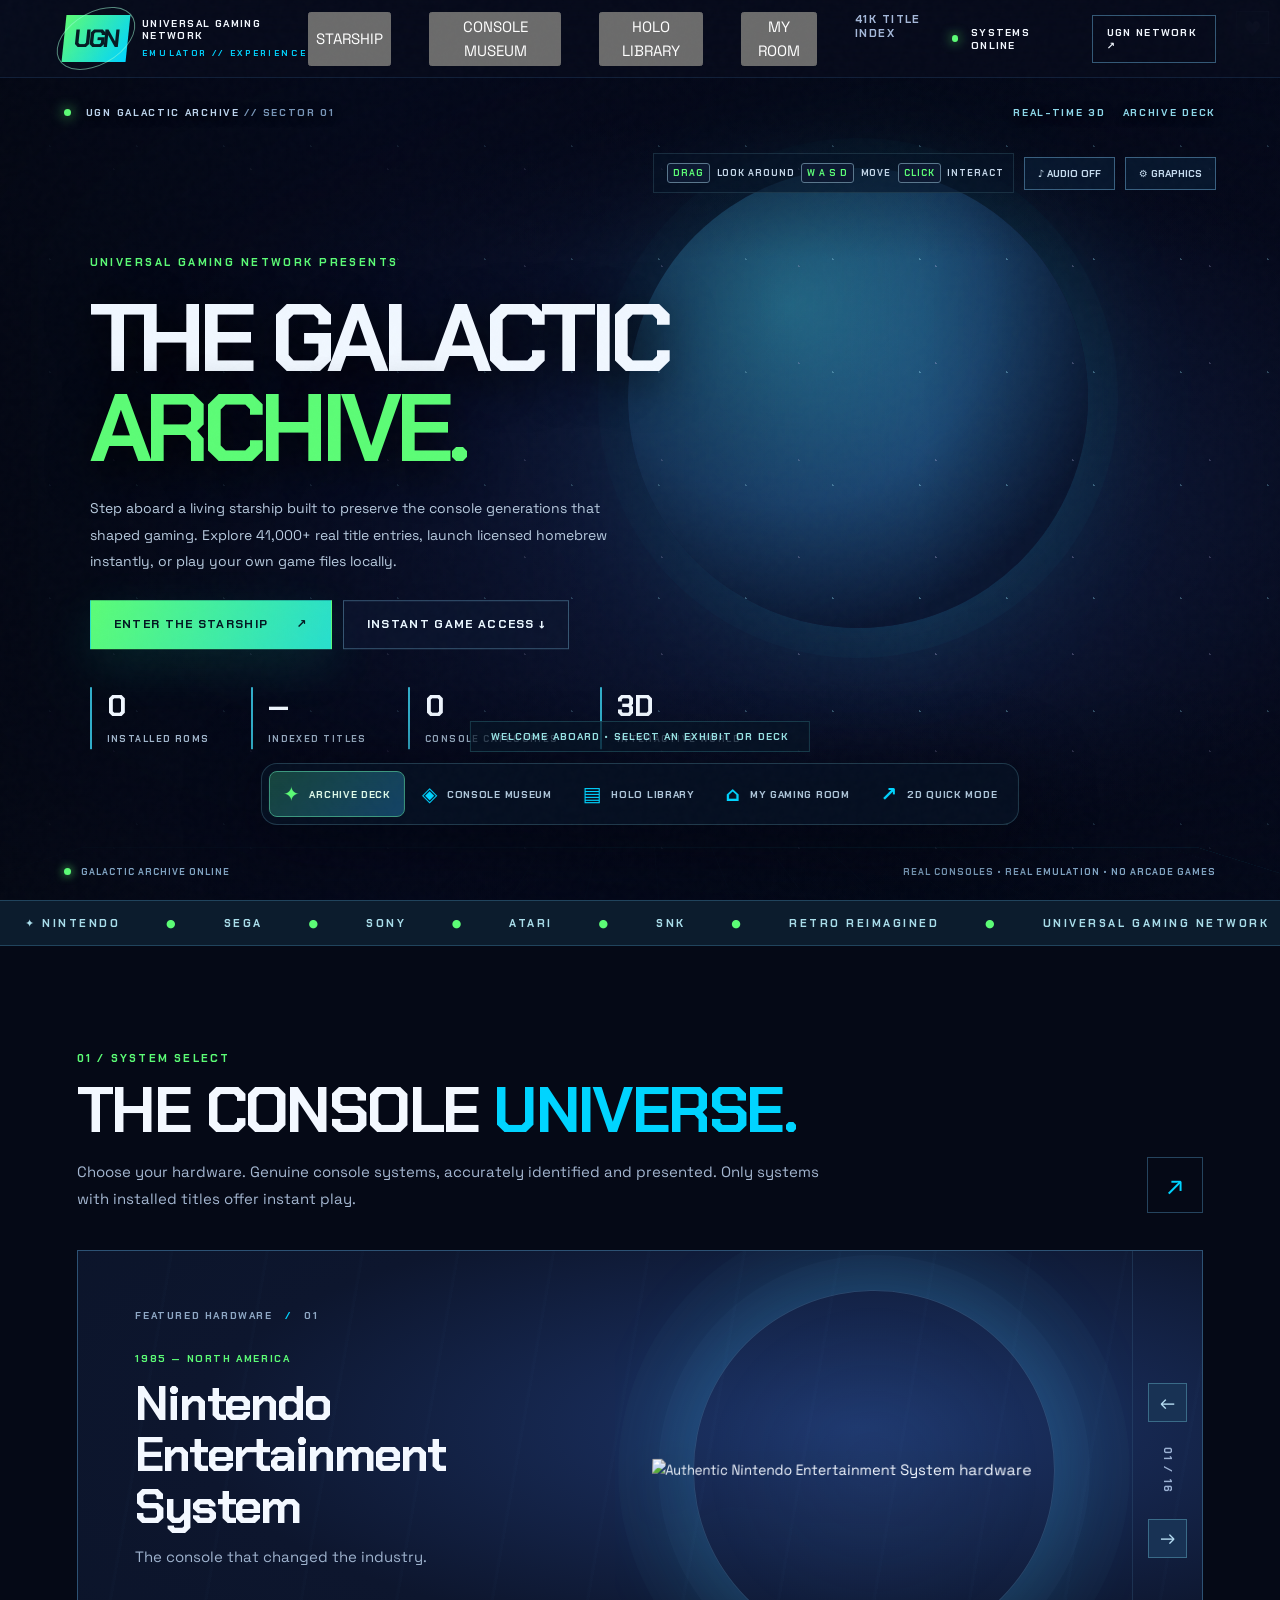
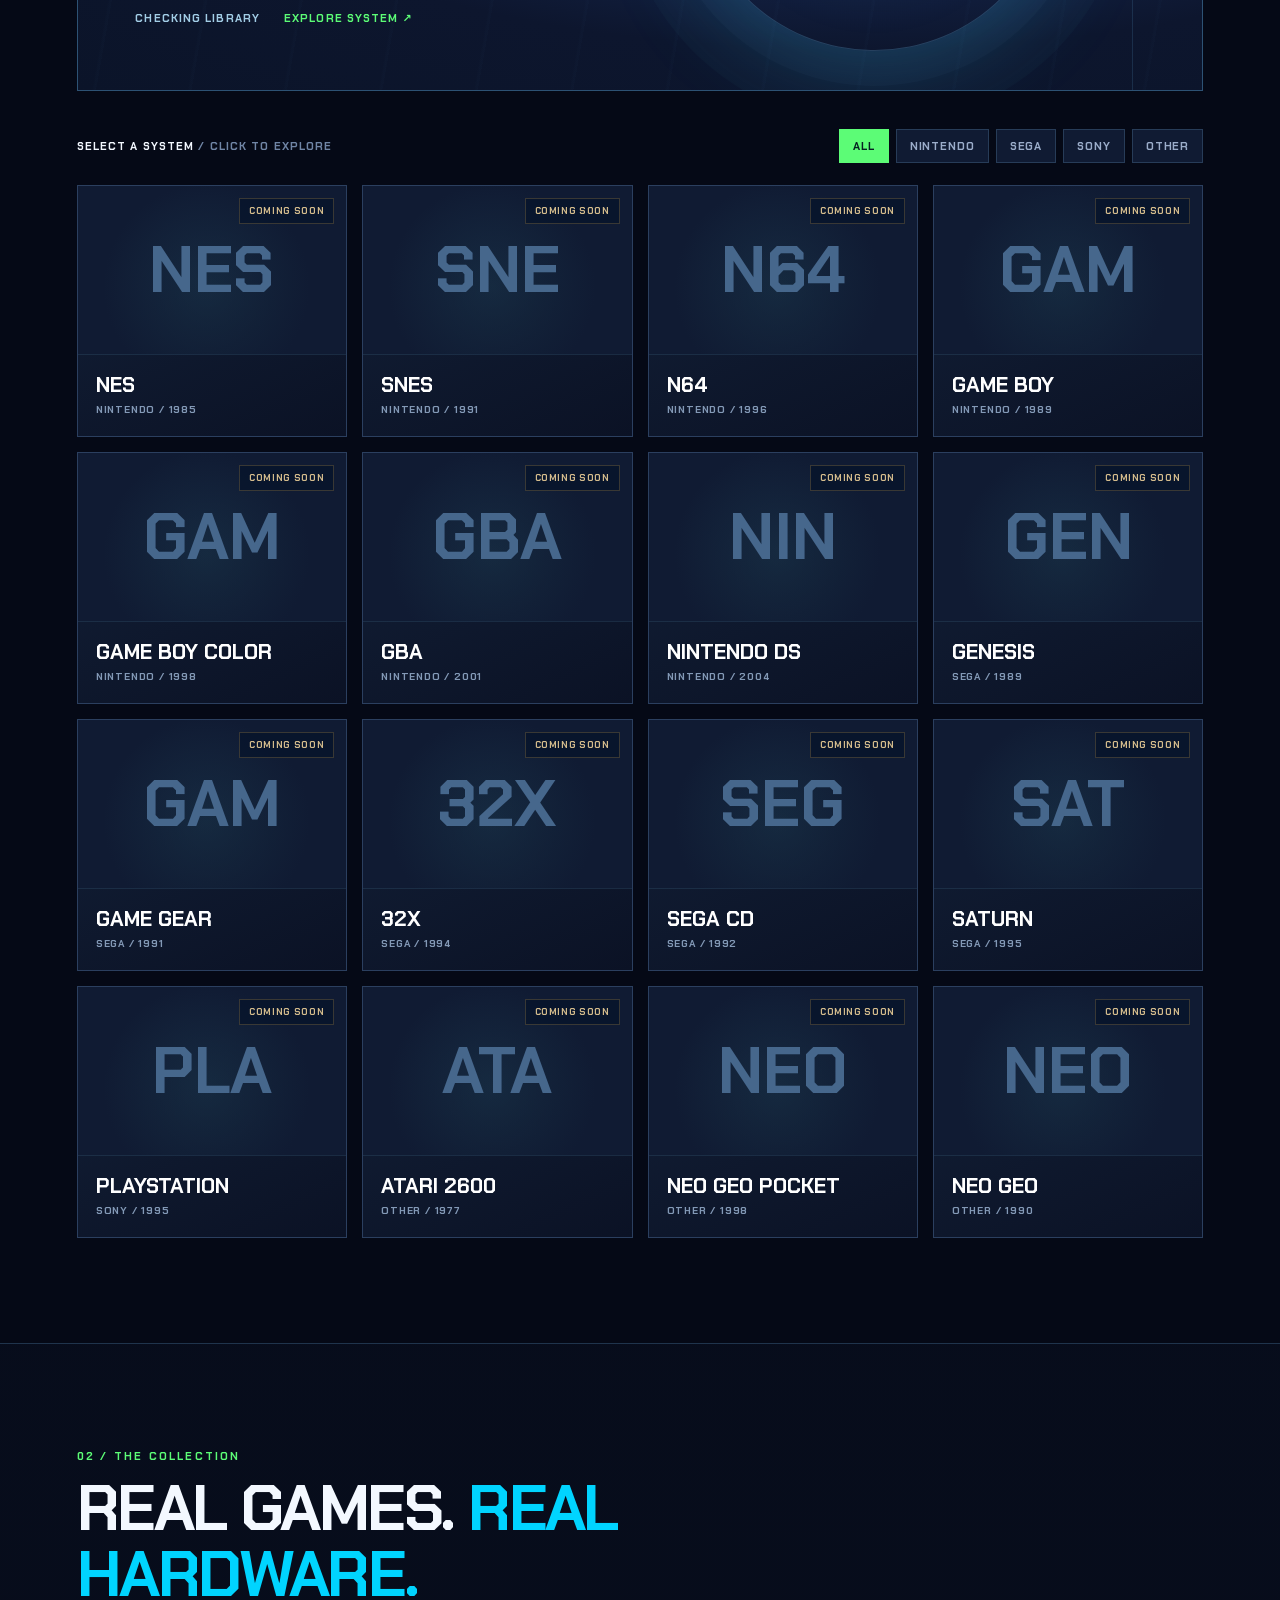
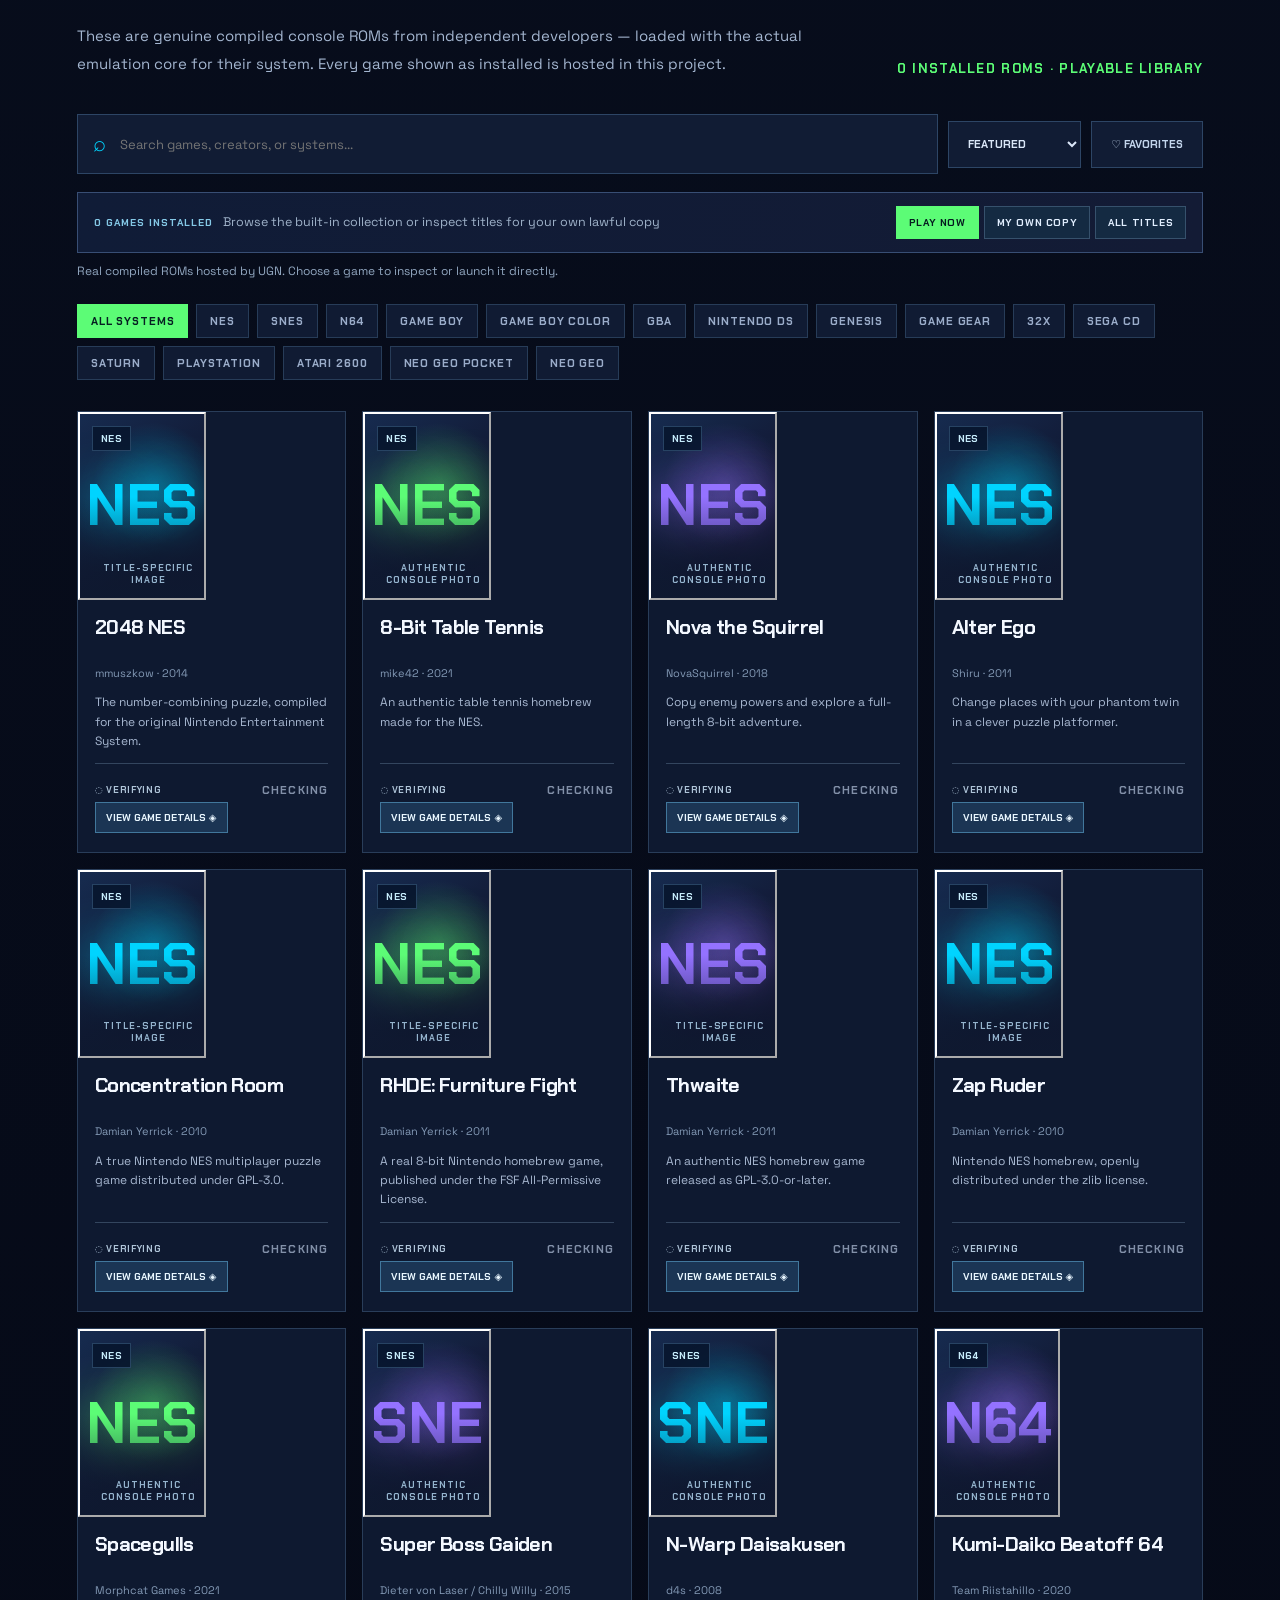
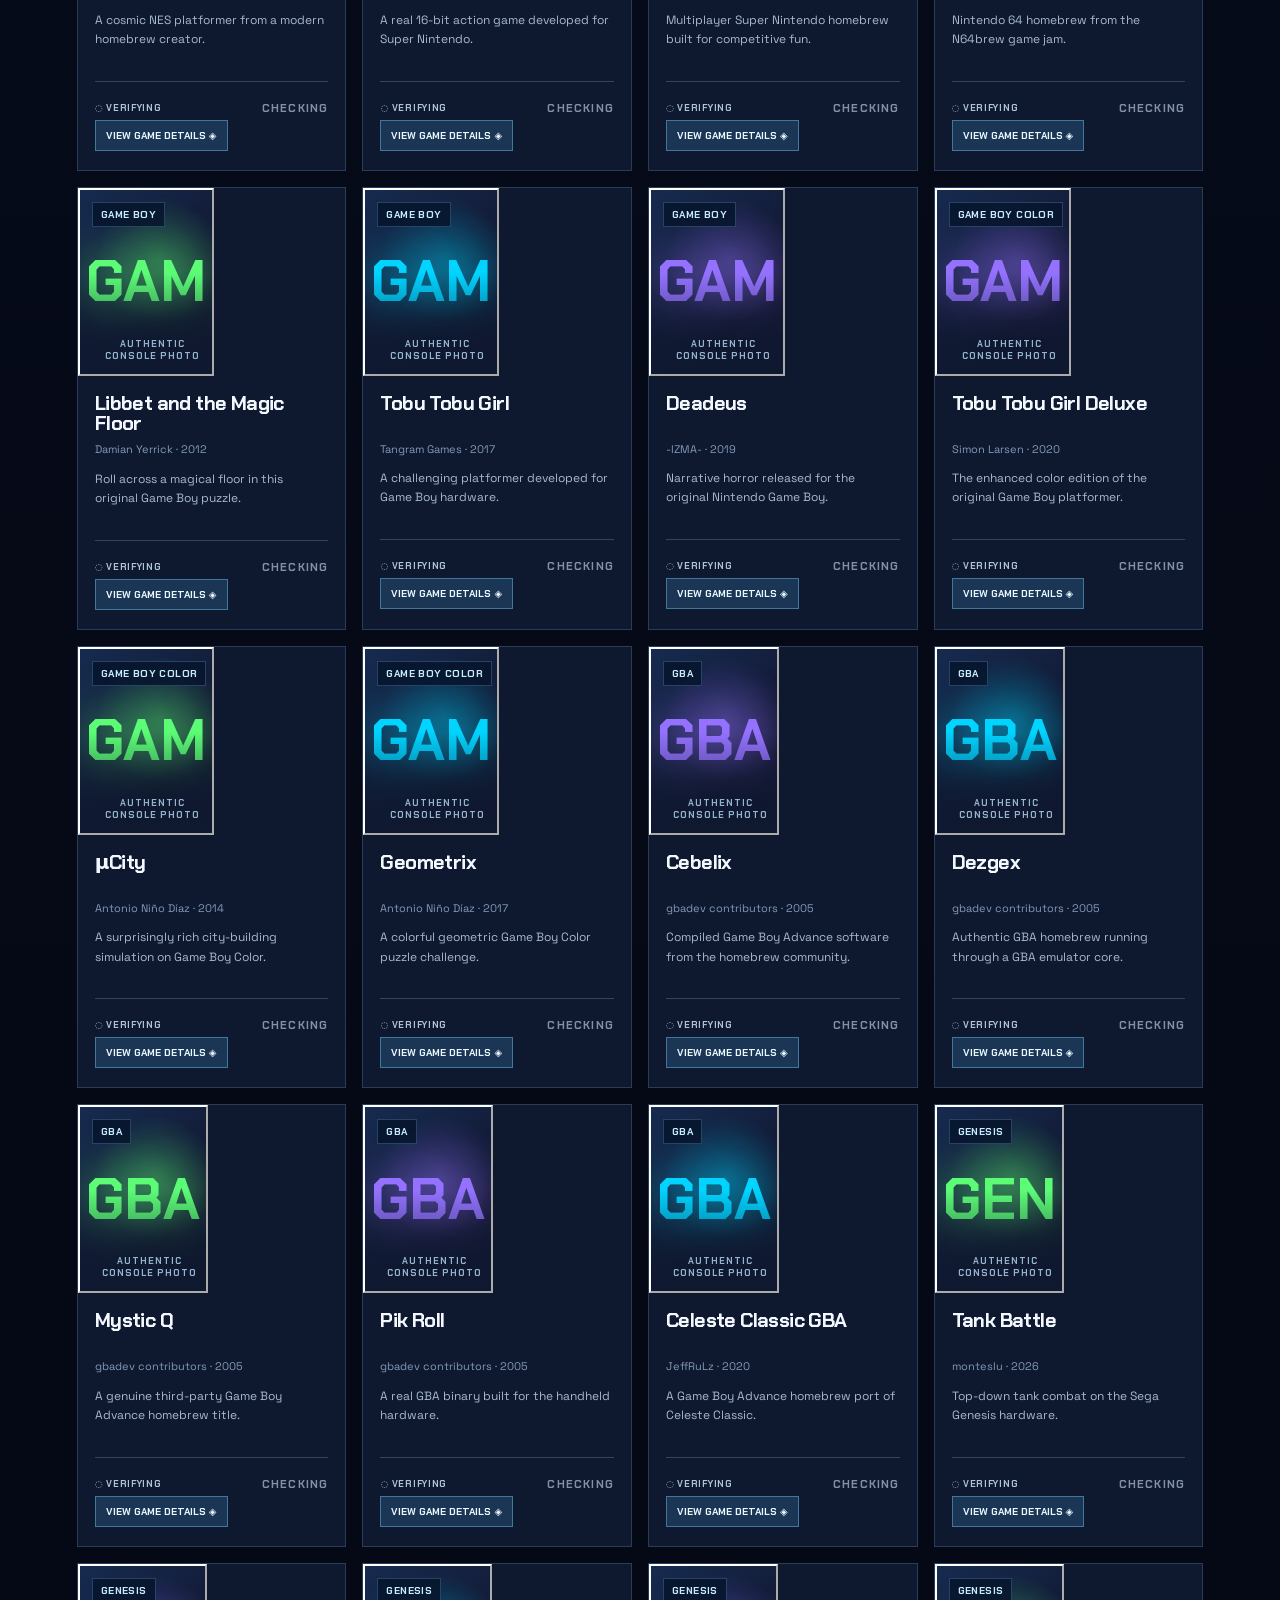
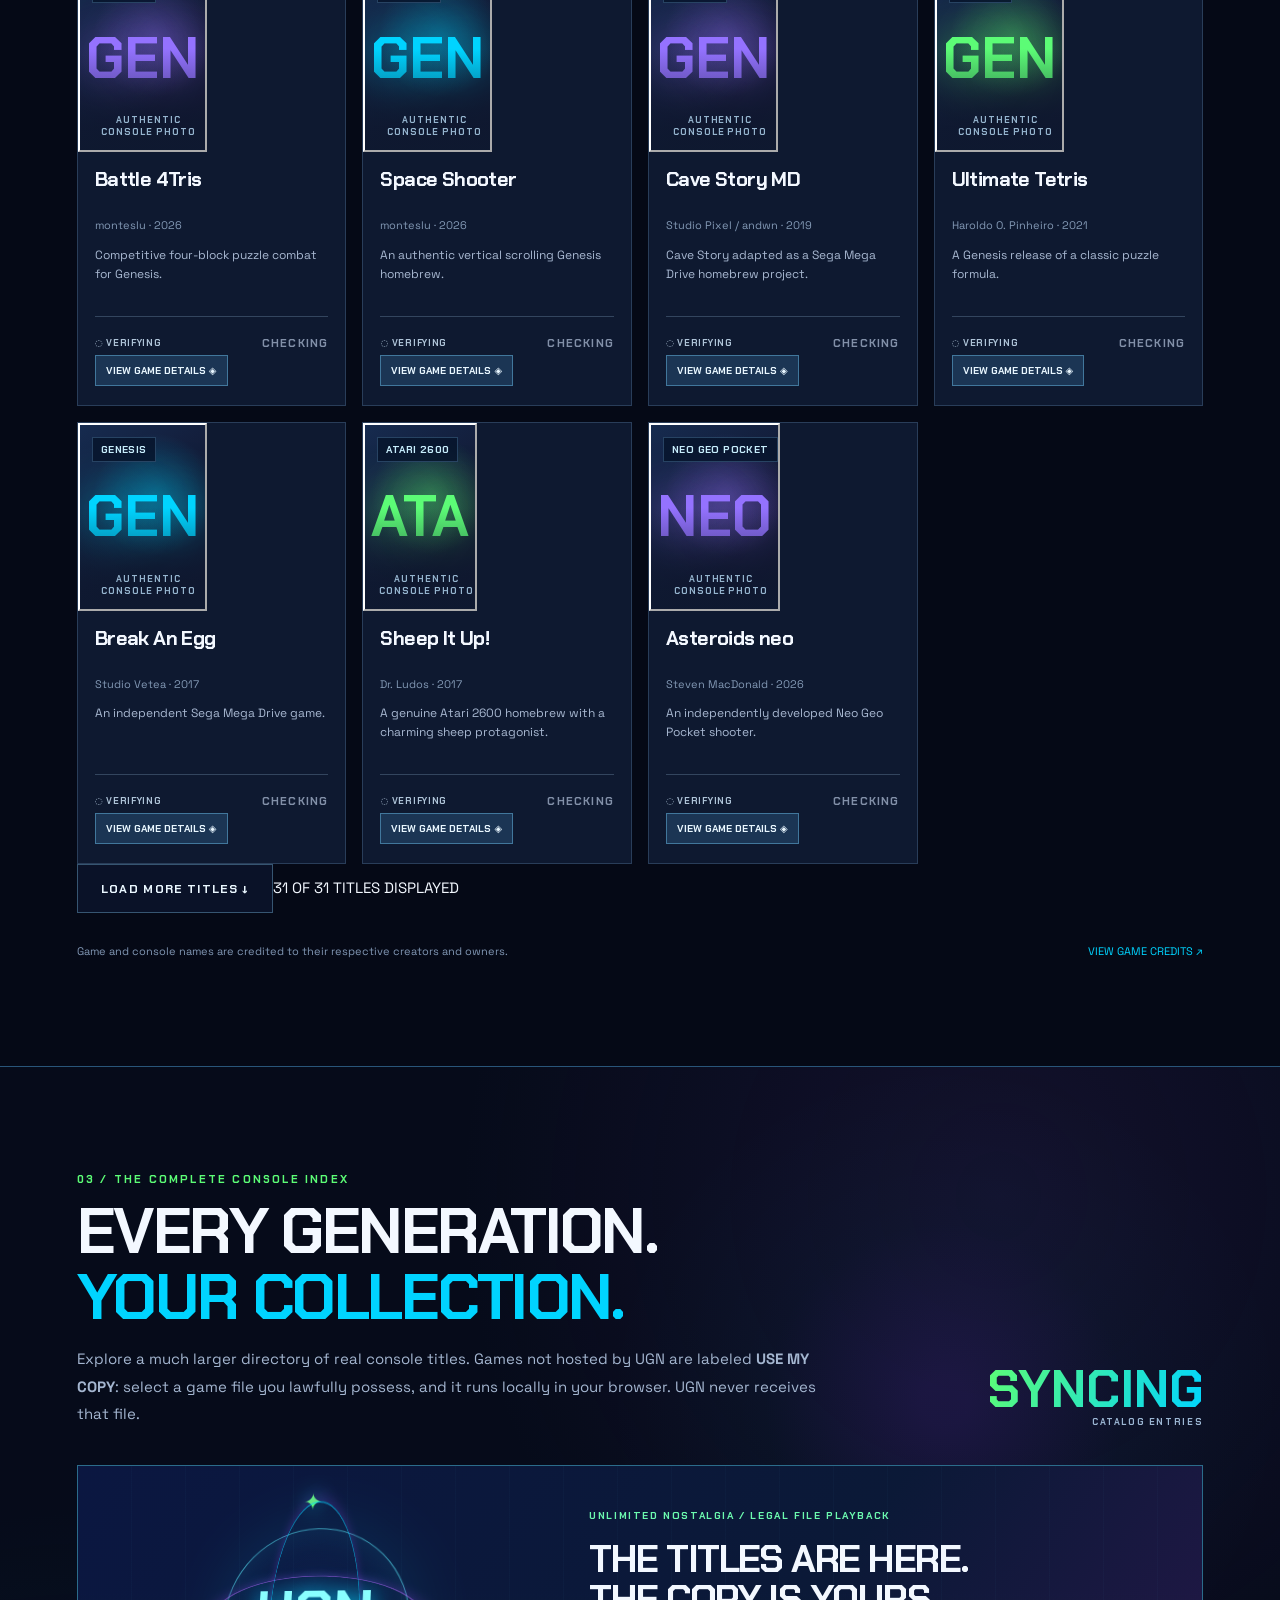
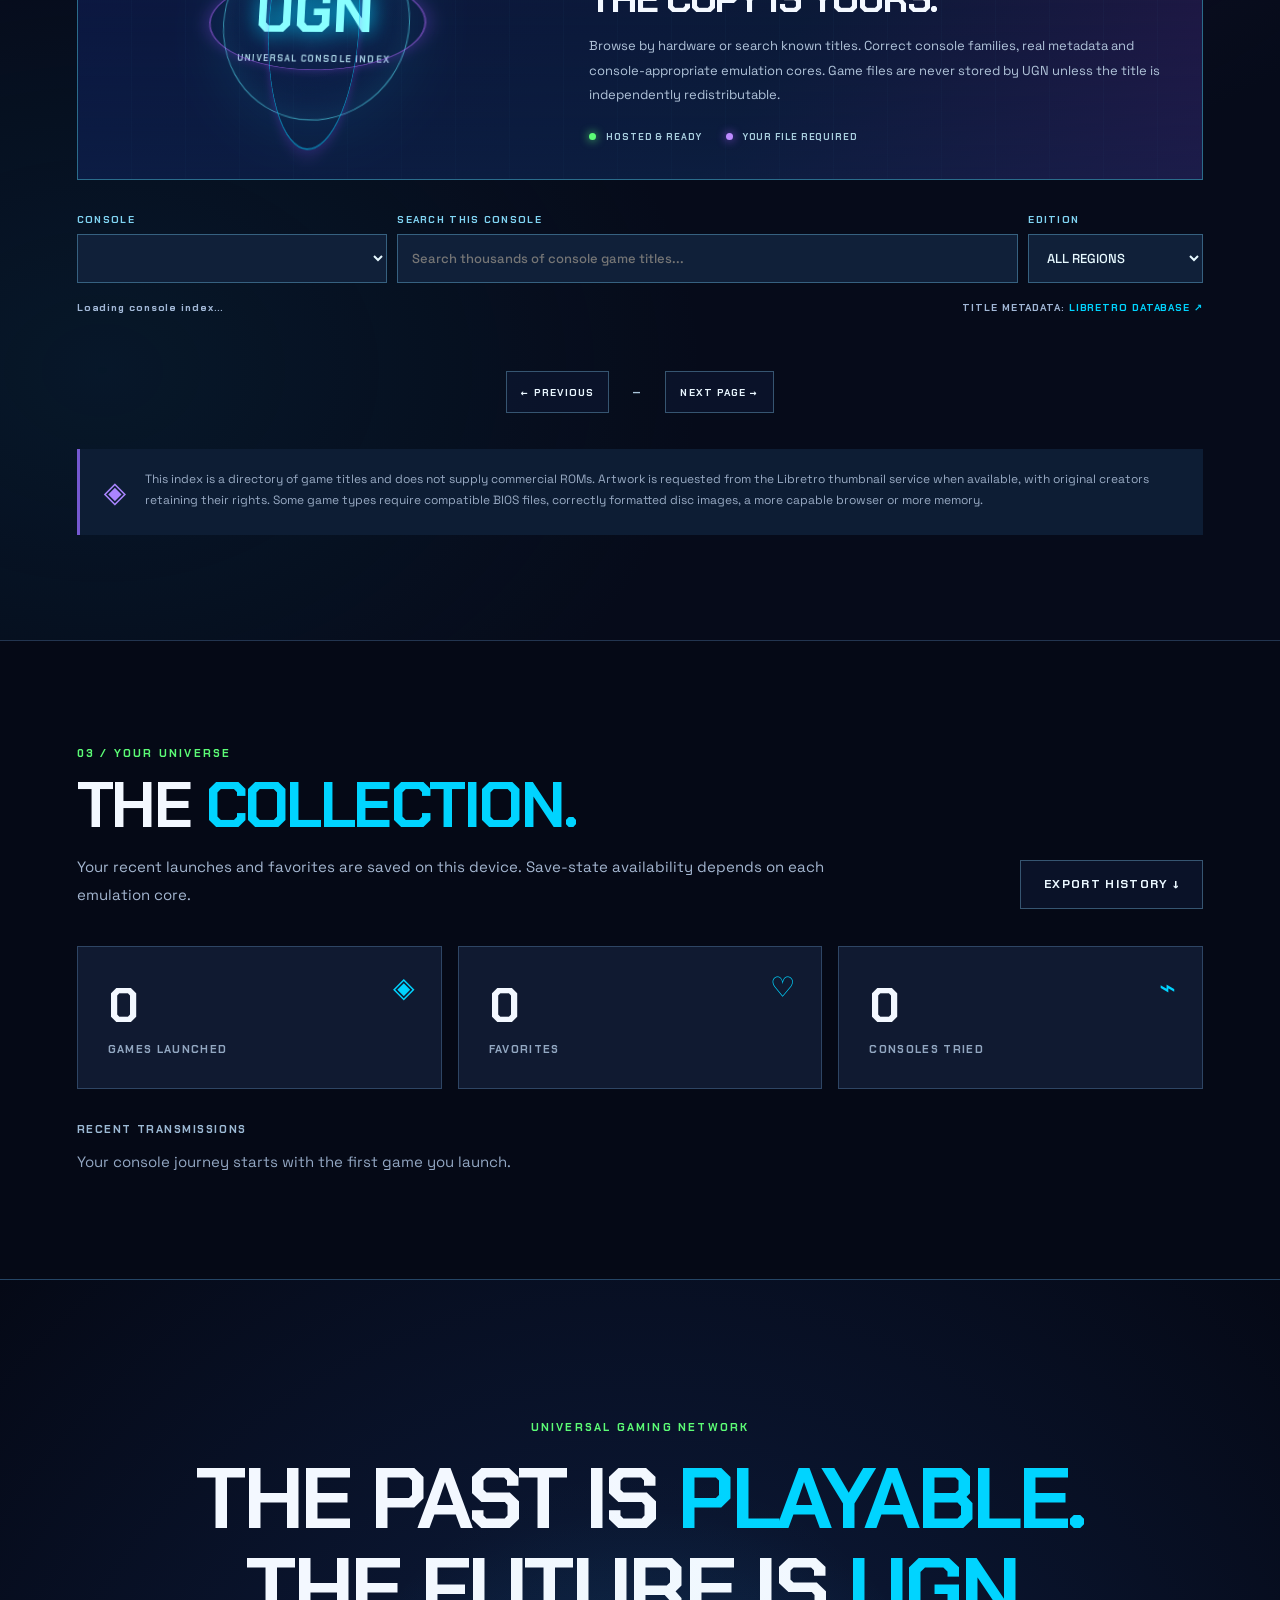
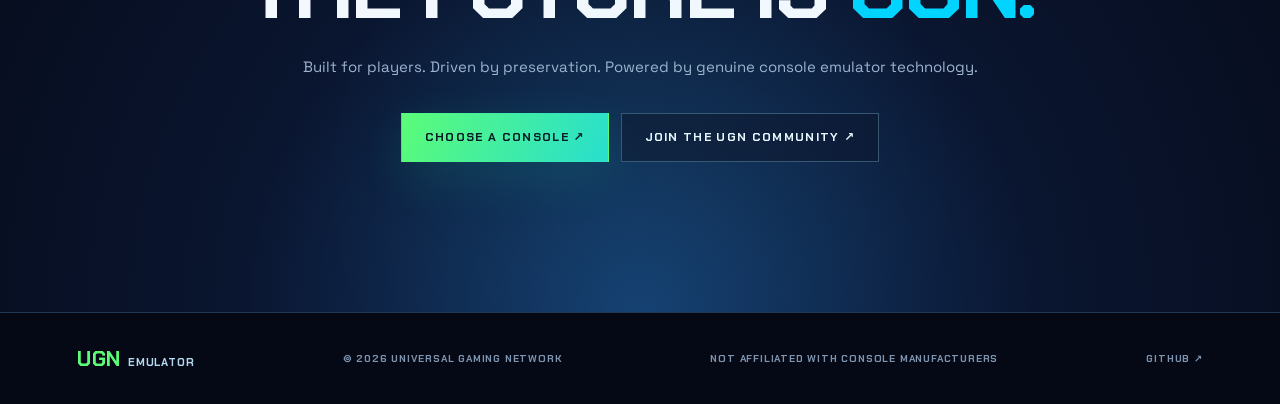
==== index.html @ e195dd0b "Replace generic top-level navigation with immersive starship scene controls" ====
<!doctype html>
<html lang="en"><head><meta charset="utf-8"><meta name="viewport" content="width=device-width,initial-scale=1"><meta name="theme-color" content="#07091a"><meta name="description" content="UGN Emulator — your universe of real, playable retro console homebrew. Explore a 3D starship of real console games. Built-in homebrew and local use-your-own-copy playback."><title>UGN Emulator — Galactic Archive</title><link rel="icon" href="./favicon.svg" type="image/svg+xml"><link rel="preconnect" href="https://fonts.googleapis.com"><link rel="preconnect" href="https://fonts.gstatic.com" crossorigin><link href="https://fonts.googleapis.com/css2?family=Chakra+Petch:wght@400;500;600;700&family=Space+Grotesk:wght@400;500;600;700&display=swap" rel="stylesheet"><link rel="stylesheet" href="./styles.css"><link rel="stylesheet" href="./galactic.css"><link rel="stylesheet" href="./game-index.css"><link rel="stylesheet" href="./title.css"></head>
<body><div class="grain" aria-hidden="true"></div><div class="cursor-glow" id="cursor-glow" aria-hidden="true"></div><div id="toast" role="status" aria-live="polite"></div>
<header class="site-header"><a class="wordmark" href="#home" aria-label="UGN Emulator"><span class="logo">UGN<span class="logo-orbit"></span></span><span class="wordmark-text">UNIVERSAL GAMING NETWORK<small>EMULATOR // EXPERIENCE</small></span></a><nav class="primary-nav" aria-label="Primary navigation"><button type="button" data-nav-sector="archive">STARSHIP</button><button type="button" data-nav-sector="exhibits">CONSOLE MUSEUM</button><button type="button" data-nav-sector="shelves">HOLO LIBRARY</button><button type="button" data-nav-sector="room">MY ROOM</button><a href="#all-games">41K TITLE INDEX</a></nav><div class="header-actions"><span class="live-dot"></span><span class="header-status">SYSTEMS ONLINE</span><a class="header-link" href="https://universalgaming.us/" target="_blank" rel="noopener noreferrer">UGN NETWORK ↗</a></div><button class="nav-toggle" id="nav-toggle" aria-label="Toggle menu" aria-expanded="false">☰</button></header>
<main><section class="galactic-world" id="home" aria-label="UGN Galactic Archive interactive starship">
<div id="galactic-stage" class="galactic-stage"><div class="galactic-fallback"><div class="planet-disc"></div><div class="fallback-horizon"></div><div class="fallback-stars"></div></div><div id="galactic-crosshair" aria-hidden="true">+</div></div>
<div class="world-vignette" aria-hidden="true"></div>
<div class="world-topline"><span><i class="signal-led"></i> UGN GALACTIC ARCHIVE <span class="world-version">// SECTOR 01</span></span><div><span id="galactic-fps">REAL-TIME 3D</span><span id="galactic-coordinates">ARCHIVE DECK</span></div></div>
<div class="world-intro" id="world-intro"><span class="intro-kicker">UNIVERSAL GAMING NETWORK PRESENTS</span><h1>THE GALACTIC<br><em>ARCHIVE.</em></h1><p>Step aboard a living starship built to preserve the console generations that shaped gaming. Explore 41,000+ real title entries, launch licensed homebrew instantly, or play your own game files locally.</p>
<div class="world-intro-actions"><button id="enter-archive" class="primary-btn">ENTER THE STARSHIP <span>↗</span></button><button id="quick-library" class="secondary-btn">INSTANT GAME ACCESS ↓</button></div>
<div class="world-stats"><div><strong id="hero-games">—</strong><small>INSTALLED ROMS</small></div><div><strong id="hero-catalog">—</strong><small>INDEXED TITLES</small></div><div><strong id="hero-systems">—</strong><small>CONSOLE CATEGORIES</small></div><div><strong>3D</strong><small>INTERACTIVE WORLD</small></div></div></div>
<div class="world-cinematic" id="world-cinematic" hidden><span>UGN / WARP TRANSIT 009</span><div class="warp-loader"><i></i></div><strong>ARRIVING AT THE ARCHIVE</strong><button id="skip-cinematic">SKIP INTRO ↗</button></div>
<div class="world-dock" id="world-dock" aria-label="Starship navigation">
<button data-sector="archive" class="dock-active"><span>✦</span>ARCHIVE DECK</button>
<button data-sector="exhibits"><span>◈</span>CONSOLE MUSEUM</button>
<button data-sector="shelves"><span>▤</span>HOLO LIBRARY</button>
<button data-sector="room"><span>⌂</span>MY GAMING ROOM</button>
<a href="./library.html" title="Fast accessible 2D library"><span>↗</span>2D QUICK MODE</a>
</div>
<div class="world-help" id="world-help"><div><span class="kbd">DRAG</span> LOOK AROUND <span class="kbd">W A S D</span> MOVE <span class="kbd">CLICK</span> INTERACT</div><button id="toggle-sound" title="Toggle original ambient spacecraft audio">♪ AUDIO OFF</button><button id="open-display-settings" title="Change graphics quality">⚙ GRAPHICS</button></div>
<div class="world-prompt" id="world-prompt" role="status" aria-live="polite">WELCOME ABOARD • SELECT AN EXHIBIT OR DECK</div>
<div class="world-caption"><div><i></i> GALACTIC ARCHIVE ONLINE</div><span>REAL CONSOLES • REAL EMULATION • NO ARCADE GAMES</span></div>
<aside id="exhibit-panel" class="world-panel" hidden aria-label="Selected console details"><div class="panel-eyebrow">CONSOLE EXHIBIT <button id="close-exhibit" aria-label="Close exhibit">✕</button></div><div id="exhibit-preview" class="exhibit-preview"><img id="exhibit-photo" alt="Console exhibit photography"></div><div class="exhibit-headline"><span id="exhibit-maker">NINTENDO / 1985</span><h2 id="exhibit-title">Console</h2><p id="exhibit-about">Historical console exhibit</p></div><div class="panel-library-label">INSTALLED CONSOLE GAMES</div><div id="exhibit-game-list" class="exhibit-game-list"></div><button id="exhibit-view-library" class="primary-btn panel-wide">EXPLORE ALL TITLES FOR THIS CONSOLE ↗</button><button id="exhibit-open-own" class="secondary-btn panel-wide">USE A COPY I OWN ⤓</button></aside>
<aside id="holo-shelf" class="world-panel holo-shelf-panel" hidden aria-label="Interactive holographic game collection"><div class="panel-eyebrow">HOLOGRAPHIC GAME ARCHIVE <button id="close-holo-shelf" aria-label="Close holographic library">✕</button></div><h2>THE <em>VAULT.</em></h2><p>Authentic compiled console games. Rotate the cases, inspect the title, and launch the real ROM.</p><label class="holo-search">⌕ <input id="holo-search-input" placeholder="Search the game universe..." aria-label="Search holographic game library"></label><div class="holo-shelf-viewport"><div class="holo-shelf-track" id="holo-shelf-track"></div></div><div class="holo-shelf-navigation"><button id="holo-prev" aria-label="Previous game">←</button><span id="holo-counter">01 / 31</span><button id="holo-next" aria-label="Next game">→</button></div><div class="holo-selected"><strong id="holo-selected-name">Choose a game</strong><span id="holo-selected-system">CONSOLE / YEAR</span><p id="holo-selected-desc"></p><button class="primary-btn panel-wide" id="holo-play">BOOT SELECTED ROM ↗</button><button class="secondary-btn panel-wide" id="holo-all-games">BROWSE 41,000+ CONSOLE TITLES ↗</button></div></aside>
<aside id="room-panel" class="world-panel room-panel" hidden aria-label="Personal gaming room customization"><div class="panel-eyebrow">YOUR PRIVATE UGN GAMING SPACE <button id="close-room" aria-label="Close room controls">✕</button></div><h2>YOUR <em>ROOM.</em></h2><p>Customize an actual 3D space. Your layout and preferences are stored locally on this device.</p><label>ROOM STYLE<select id="room-preset"><option value="retro80">1980s Retro Room</option><option value="bedroom90">1990s Gamer Bedroom</option><option value="era2000">Early 2000s Setup</option><option value="ugn">Futuristic UGN Lounge</option><option value="collector">Premium Collector's Room</option><option value="cosmic">Cosmic Observation Room</option></select></label><label>WALL FINISH<select id="room-walls"><option value="navy">Deep Space Navy</option><option value="purple">Galactic Purple</option><option value="gray">Retro Gray</option><option value="dark">Obsidian</option><option value="cream">Warm Ivory</option></select></label><label>FLOOR FINISH<select id="room-floor"><option value="metal">Futuristic Metal</option><option value="wood">Retro Wood</option><option value="carpet">Soft Carpet</option><option value="tile">Collector's Tile</option></select></label><label>LIGHTING<select id="room-lights"><option value="cyan">Electric Cyan</option><option value="violet">Galactic Violet</option><option value="green">UGN Green</option><option value="warm">Warm Retro</option><option value="white">Bright Gallery</option></select></label><div class="panel-library-label">ADD FURNITURE TO YOUR ROOM</div><div class="furniture-tools"><button data-furniture="crt">+ CRT TV</button><button data-furniture="console">+ CONSOLE</button><button data-furniture="sofa">+ SOFA</button><button data-furniture="shelf">+ GAME SHELF</button><button data-furniture="lamp">+ LAMP</button><button data-furniture="poster">+ POSTER</button></div><div class="furniture-editor"><div>SELECTED OBJECT <b id="furniture-selected">NONE</b></div><div><button id="furniture-rotate" title="Rotate selected furniture">↻ ROTATE</button><button id="furniture-delete" title="Remove selected furniture">✕ REMOVE</button><button id="room-reset" title="Reset room">RESET</button></div></div><p class="room-tip">Drag a piece of furniture across the room floor to reposition it. Your changes save automatically.</p><button class="primary-btn panel-wide" id="room-play-game">LAUNCH A CONSOLE GAME ↗</button><button class="secondary-btn panel-wide" id="return-archive">RETURN TO ARCHIVE ↗</button></aside>
<div id="quality-panel" class="quality-panel" hidden><strong>GRAPHICS QUALITY</strong><label><select id="graphics-preset"><option value="low">Low / Battery Saver</option><option value="balanced" selected>Balanced</option><option value="high">High</option><option value="ultra">Ultra</option></select></label><button id="close-display-settings">DONE ✓</button></div>
</section>
<div class="marquee"><div class="marquee-track">✦ NINTENDO <span>●</span> SEGA <span>●</span> SONY <span>●</span> ATARI <span>●</span> SNK <span>●</span> RETRO REIMAGINED <span>●</span> UNIVERSAL GAMING NETWORK <span>●</span> NINTENDO <span>●</span> SEGA <span>●</span> SONY <span>●</span> ATARI <span>●</span> SNK <span>●</span> RETRO REIMAGINED <span>●</span> UNIVERSAL GAMING NETWORK <span>●</span></div></div>
<section class="section" id="systems"><div class="section-top"><div><div class="section-eyebrow">01 / SYSTEM SELECT</div><h2>THE CONSOLE <em>UNIVERSE.</em></h2><p>Choose your hardware. Genuine console systems, accurately identified and presented. Only systems with installed titles offer instant play.</p></div><div class="section-arrow">↗</div></div><div class="system-feature"><div class="feature-info"><div class="feature-breadcrumb">FEATURED HARDWARE <span> / </span> <b id="feature-index">01</b></div><div class="feature-meta" id="feature-era">1985 — NORTH AMERICA</div><h3 id="feature-title">Nintendo Entertainment System</h3><p id="feature-description">The console that changed the industry.</p><div class="feature-footer"><span id="feature-count">CHECKING LIBRARY</span><button class="text-action" id="feature-explore">EXPLORE SYSTEM ↗</button></div></div><div class="feature-image-wrap" id="feature-image-wrap"><div class="feature-halo"></div><img id="feature-image" src="https://commons.wikimedia.org/wiki/Special:FilePath/NES-Console-Set.jpg?width=960" alt="Authentic Nintendo Entertainment System hardware" loading="lazy"></div><div class="feature-rail"><button id="feature-prev" aria-label="Previous console">←</button><span id="feature-position">01 / 16</span><button id="feature-next" aria-label="Next console">→</button></div></div><div class="system-toolbar"><span>SELECT A SYSTEM <span class="muted">/ CLICK TO EXPLORE</span></span><div class="system-filter"><button class="sys-filter active" data-maker="all">ALL</button><button class="sys-filter" data-maker="Nintendo">NINTENDO</button><button class="sys-filter" data-maker="Sega">SEGA</button><button class="sys-filter" data-maker="Sony">SONY</button><button class="sys-filter" data-maker="Other">OTHER</button></div></div><div class="system-grid" id="system-grid"></div></section>
<section class="section library-section" id="library"><div class="section-top"><div><div class="section-eyebrow">02 / THE COLLECTION</div><h2>REAL GAMES. <em>REAL HARDWARE.</em></h2><p>These are genuine compiled console ROMs from independent developers — loaded with the actual emulation core for their system. Every game shown as installed is hosted in this project.</p></div><div class="library-count" id="library-count">VERIFYING LIBRARY…</div></div><div class="library-tools"><label class="search"><span>⌕</span><input id="game-search" type="search" placeholder="Search games, creators, or systems..." autocomplete="off" aria-label="Search games"></label><select id="game-sort" aria-label="Sort games"><option value="featured">FEATURED</option><option value="az">TITLE A — Z</option><option value="year">RELEASE YEAR</option><option value="system">CONSOLE</option></select><button class="filter-favorites" id="show-favorites" aria-pressed="false">♡ FAVORITES</button></div><div class="personal-filter" id="catalog-mode-select"><div><span class="catalog-status" id="catalog-status">31 LICENSED TITLES ONLINE</span><small>Browse the built-in collection or inspect titles for your own lawful copy</small></div><div class="personal-buttons" role="group" aria-label="Library title availability"><button class="active" id="view-hosted" aria-pressed="true">PLAY NOW</button><button id="view-personal" aria-pressed="false">MY OWN COPY</button><button id="view-everything" aria-pressed="false">ALL TITLES</button></div></div><p class="catalog-notice" id="catalog-notice">Real compiled ROMs hosted by UGN. Choose a game to inspect or launch it directly.</p><div class="platform-pills" id="platform-pills"></div><div id="game-grid" class="game-grid" aria-live="polite"></div><div class="load-more-row"><button id="load-more-games" class="secondary-btn" hidden>LOAD MORE TITLES ↓</button><span id="catalog-page-meta"></span></div><div id="empty-state" class="empty-state" hidden><span>◎</span><h3>NO SIGNAL IN THIS SECTOR</h3><p>Try another console or search term. Only installed, redistributable games appear in the playable library.</p><button id="reset-filters" class="secondary-btn">RESET FILTERS</button></div><div class="library-footer"><span>Game and console names are credited to their respective creators and owners.</span><a href="https://github.com/Universal-Gaming/UGN-Emulator/blob/main/CREDITS.md" target="_blank" rel="noopener noreferrer">VIEW GAME CREDITS ↗</a></div></section>
<section class="section full-index-section" id="all-games" aria-label="Complete retro console game catalog">
  <div class="index-halo" aria-hidden="true"></div>
  <div class="section-top"><div><div class="section-eyebrow">03 / THE COMPLETE CONSOLE INDEX</div><h2>EVERY GENERATION.<br><em>YOUR COLLECTION.</em></h2><p>Explore a much larger directory of real console titles. Games not hosted by UGN are labeled <strong>USE MY COPY</strong>: select a game file you lawfully possess, and it runs locally in your browser. UGN never receives that file.</p></div><div class="index-count"><strong id="full-index-total">SYNCING</strong><span>CATALOG ENTRIES</span></div></div>
  <div class="index-hero"><div class="index-hero-display"><div class="index-hologram"><span>UGN</span><small>UNIVERSAL CONSOLE INDEX</small><i>✦</i></div></div><div class="index-hero-copy"><span class="index-kicker">UNLIMITED NOSTALGIA / LEGAL FILE PLAYBACK</span><h3>THE TITLES ARE HERE.<br>THE COPY IS YOURS.</h3><p>Browse by hardware or search known titles. Correct console families, real metadata and console-appropriate emulation cores. Game files are never stored by UGN unless the title is independently redistributable.</p><div class="index-legend"><span><i class="status-dot available"></i> HOSTED & READY</span><span><i class="status-dot local"></i> YOUR FILE REQUIRED</span></div></div></div>
  <div class="index-controls"><label class="index-select-label"><span>CONSOLE</span><select id="index-console" aria-label="Choose console"></select></label><label class="index-query-label"><span>SEARCH THIS CONSOLE</span><input id="index-query" type="search" placeholder="Search thousands of console game titles..." aria-label="Search complete console directory"></label><label class="index-select-label region-label"><span>EDITION</span><select id="index-region" aria-label="Filter region"><option value="all">ALL REGIONS</option><option value="USA">USA</option><option value="World">WORLD</option><option value="Europe">EUROPE</option><option value="Japan">JAPAN</option><option value="">OTHER / UNKNOWN</option></select></label></div>
  <div class="index-summary"><span id="index-status" role="status" aria-live="polite">Loading console index…</span><span class="index-credit">TITLE METADATA: <a href="https://github.com/libretro/libretro-database" target="_blank" rel="noopener noreferrer">LIBRETRO DATABASE ↗</a></span></div>
  <div class="indexed-game-grid" id="index-grid" aria-live="polite"></div>
  <div id="index-empty" class="empty-state" hidden><span>⌕</span><h3>NOT IN THIS SECTOR</h3><p>Try a different spelling, region, or console family.</p></div>
  <div class="index-pagination"><button id="index-prev" class="secondary-btn">← PREVIOUS</button><span id="index-page">—</span><button id="index-next" class="secondary-btn">NEXT PAGE →</button></div>
  <div class="archive-legal"><span>◈</span><p>This index is a directory of game titles and does not supply commercial ROMs. Artwork is requested from the Libretro thumbnail service when available, with original creators retaining their rights. Some game types require compatible BIOS files, correctly formatted disc images, a more capable browser or more memory.</p></div>
 </section>
 <section class="section collection-section" id="collection"><div class="section-top"><div><div class="section-eyebrow">03 / YOUR UNIVERSE</div><h2>THE <em>COLLECTION.</em></h2><p>Your recent launches and favorites are saved on this device. Save-state availability depends on each emulation core.</p></div><button class="secondary-btn export-button" id="export-history">EXPORT HISTORY ↓</button></div><div class="collection-stats"><div><span>◈</span><strong id="stat-played">0</strong><small>GAMES LAUNCHED</small></div><div><span>♡</span><strong id="stat-favorites">0</strong><small>FAVORITES</small></div><div><span>⌁</span><strong id="stat-consoles">0</strong><small>CONSOLES TRIED</small></div></div><div class="recent-head">RECENT TRANSMISSIONS</div><div id="recent-list" class="recent-list"></div></section>
<section class="end-section"><div class="end-glow"></div><div class="section-eyebrow">UNIVERSAL GAMING NETWORK</div><h2>THE PAST IS <em>PLAYABLE.</em><br>THE FUTURE IS <em>UGN.</em></h2><p>Built for players. Driven by preservation. Powered by genuine console emulator technology.</p><div class="end-actions"><a class="primary-btn" href="#systems">CHOOSE A CONSOLE ↗</a><a class="secondary-btn" href="https://discord.universalgaming.us/" target="_blank" rel="noopener noreferrer">JOIN THE UGN COMMUNITY ↗</a></div></section></main>
<footer><a href="#home" class="footer-logo">UGN <span>EMULATOR</span></a><span>© 2026 UNIVERSAL GAMING NETWORK</span><span>NOT AFFILIATED WITH CONSOLE MANUFACTURERS</span><a href="https://github.com/Universal-Gaming/UGN-Emulator" target="_blank" rel="noopener noreferrer">GITHUB ↗</a></footer>
<dialog id="title-dialog" class="title-dialog" aria-labelledby="title-name">
  <div class="title-overlay">
    <div class="title-header"><span>UGN GALACTIC ARCHIVE <b>/ AUTHENTIC CONSOLE SOFTWARE</b></span><button id="title-close" aria-label="Close game details">✕</button></div>
    <div class="title-overview">
      <div class="title-artwork"><div class="title-artwork-halo"></div><img id="title-art" alt="" hidden><div class="title-art-caption" id="title-art-caption">AUTHENTIC CONSOLE ART</div></div>
      <div class="title-summary"><span id="title-platform" class="title-platform">NINTENDO / NES</span><div id="title-status" class="title-status">CHECKING INSTALLATION</div><h2 id="title-name">CHOOSE YOUR GAME.</h2><p class="title-description" id="title-description">Browse real console games.</p><div class="title-facts"><div><small>PLATFORM</small><strong id="title-console">—</strong></div><div><small>RELEASE</small><strong id="title-year">—</strong></div><div><small>CREATOR / PUBLISHER</small><strong id="title-creator">—</strong></div></div><div class="title-actions"><button id="title-boot" class="primary-btn">PLAY INSTALLED ROM ↗</button><button id="title-favorite" class="secondary-btn">♡ ADD FAVORITE</button></div></div>
    </div>
    <div class="own-copy-container" id="own-copy-container">
      <div class="own-copy-mark">◈ LOCAL FILES ONLY</div><div class="own-copy-body">
        <h3 id="own-copy-heading">PLAY WITH YOUR OWN COPY</h3><p id="own-copy-explainer">This game isn't distributed by UGN. You can play a compatible copy you've lawfully obtained by selecting its file on your device. The ROM is never uploaded.</p>
        <div class="own-copy-steps"><div><span>01</span><p>Obtain a lawful copy of the game and any required BIOS from hardware or a licensed source.</p></div><div><span>02</span><p id="own-copy-ext">Select a compatible game file. Check the console format and browser compatibility.</p></div><div><span>03</span><p>Click <b>Boot My Copy</b>. UGN sends the file directly to the emulator inside this browser session. Nothing is sent to our server.</p></div></div>
        <div class="own-copy-inputs"><label>SELECT YOUR GAME FILE <input type="file" id="own-copy-file"></label><label id="own-copy-bios-group" hidden>SELECT YOUR OWN BIOS (IF REQUIRED)<input type="file" id="own-copy-bios"></label></div>
        <button id="own-copy-boot" class="primary-btn title-copy-launch" disabled>BOOT MY COPY ↗</button><p class="own-copy-caution" id="own-copy-caution">Browser compatibility varies. Commercial ROM downloads are not supplied by UGN.</p>
      </div>
    </div>
  </div>
</dialog>
<dialog id="game-dialog" class="game-dialog"><div class="player-top"><div class="player-ident"><span id="player-system">CONSOLE EMULATION</span><h3 id="player-title">LOADING</h3></div><div class="player-actions"><button id="player-fullscreen" title="Fullscreen" aria-label="Fullscreen">⛶</button><button id="player-close" title="Exit game" aria-label="Exit game">✕</button></div></div><div id="player-viewport" class="player-viewport"></div><div class="player-bottom"><span class="player-live"><i></i><span id="player-status">INITIALIZING CORE</span></span><span>ESC / ✕ TO CLOSE</span></div></dialog>
<dialog id="my-copy-dialog" class="copy-dialog" aria-label="Run your own console game copy"><div class="copy-dialog-top"><div><span class="copy-kicker">UGN EMULATOR / PRIVATE PLAYBACK</span><h3 id="copy-title">LAUNCH YOUR GAME</h3><p id="copy-console-name">REAL CONSOLE EMULATION</p></div><button id="copy-close" class="copy-x" aria-label="Close local game loader">✕</button></div><div class="copy-dialog-body">
  <div class="copy-identity"><div class="copy-thumbnail"><img id="copy-art" alt="Game cover" hidden><span id="copy-art-fallback">UGN</span></div><div><span class="copy-meta">USER-OWNED FILE / LOCAL BROWSER SESSION</span><strong id="copy-game-name">Choose a game</strong><small id="copy-required-ext">Supported file formats depend on the console</small></div></div>
  <label class="copy-upload-zone" id="copy-dropzone"><span class="copy-upload-icon">⤓</span><strong>CHOOSE YOUR GAME FILE</strong><small id="copy-rom-label">Select your legally obtained ROM or supported disc image</small><input type="file" id="copy-rom-file" aria-label="Select your own console game file"></label>
  <label class="copy-bios-label">OPTIONAL OR REQUIRED BIOS FILE <span id="copy-bios-hint">Only if needed by the selected console</span><input type="file" id="copy-bios-file" aria-label="Select BIOS file if required"></label>
  <div class="copy-status" id="copy-file-status" role="status">Your game stays on this device and is never uploaded to UGN.</div>
  <button class="primary-btn copy-launch" id="copy-launch" disabled>INSERT GAME & START EMULATOR ↗</button>
  <p class="copy-disclaimer">Use game and BIOS files you are legally entitled to use. Disc systems may require an ISO, CHD, PBP or ZIP containing the full disc layout. Standalone .cue files do not contain the disc data. Performance and game compatibility vary by core and device.</p></div></dialog>
<script type="module" src="./app.js"></script></body></html>
---- styles.css ----
:root{color-scheme:dark;--bg:#050916;--surface:#0c1224;--panel:#101930;--border:#263451;--text:#f3f8ff;--muted:#91a5c4;--cyan:#00d4ff;--lime:#5cfc76;--violet:#9472ff;--sans:"Space Grotesk",system-ui,sans-serif;--display:"Chakra Petch",system-ui,sans-serif}*{box-sizing:border-box}html{scroll-behavior:smooth;scroll-padding-top:85px}body{margin:0;color:var(--text);background:var(--bg);font:15px/1.6 var(--sans);overflow-x:hidden}button,a,input,select{font:inherit}button{cursor:pointer}button,a{touch-action:manipulation}a{color:inherit;text-decoration:none}button:focus-visible,a:focus-visible,input:focus-visible,select:focus-visible{outline:2px solid var(--lime);outline-offset:3px}h1,h2,h3,h4{font-family:var(--display);line-height:1.04;letter-spacing:-.04em;margin:0}h2{font-size:clamp(39px,5vw,78px)}em{color:var(--cyan);font-style:normal}.grain{position:fixed;inset:0;z-index:200;pointer-events:none;opacity:.055;background-image:url("data:image/svg+xml,%3Csvg viewBox='0 0 180 180' xmlns='http://www.w3.org/2000/svg'%3E%3Cfilter id='n'%3E%3CfeTurbulence type='fractalNoise' baseFrequency='.7' numOctaves='3' stitchTiles='stitch'/%3E%3C/filter%3E%3Crect width='100%25' height='100%25' filter='url(%23n)' opacity='.35'/%3E%3C/svg%3E")}.cursor-glow{position:fixed;pointer-events:none;z-index:0;width:450px;height:450px;border-radius:50%;background:radial-gradient(circle,#01abce12,transparent 65%);transform:translate(-50%,-50%)}.site-header{height:78px;padding:0 clamp(20px,5vw,84px);display:flex;align-items:center;justify-content:space-between;position:sticky;top:0;z-index:40;background:#070c1ce8;border-bottom:1px solid #22416666;backdrop-filter:blur(22px)}.wordmark{display:flex;align-items:center;gap:14px}.logo{position:relative;isolation:isolate;padding:7px 10px;font:700 25px var(--display);letter-spacing:-.11em;color:#061b24;background:linear-gradient(120deg,#5cfc76,#00d4ff);transform:skew(-6deg)}.logo-orbit{position:absolute;inset:-4px -9px;border:1px solid #9cfdd588;border-radius:50%;transform:rotate(-30deg);z-index:-1}.wordmark-text{font:700 10px var(--display);letter-spacing:.14em;line-height:1.25}.wordmark-text small{display:block;color:var(--cyan);letter-spacing:.32em;margin-top:6px}.primary-nav{display:flex;gap:clamp(16px,3vw,55px)}.primary-nav a{font:700 11px var(--display);letter-spacing:.13em;color:#a5b9da;transition:.2s}.primary-nav a:hover{color:var(--lime)}.header-actions{display:flex;align-items:center;gap:13px;font:700 10px var(--display);letter-spacing:.13em}.live-dot{background:var(--lime);width:7px;height:7px;border-radius:50%;box-shadow:0 0 12px var(--lime)}.header-link{border:1px solid #345976;padding:10px 14px;margin-left:10px;transition:.2s}.header-link:hover{border-color:var(--cyan)}.nav-toggle{display:none;background:none;color:white;border:0;font-size:22px}.hero{height:min(830px,calc(100svh - 78px));min-height:650px;position:relative;isolation:isolate;overflow:hidden;background:radial-gradient(ellipse at 70% 42%,#18265b,#070d24 45%,#050916 95%)}.cosmos{position:absolute;inset:0;z-index:-3;overflow:hidden}.cosmos canvas{display:block;width:100%;height:100%}.cosmos-fallback{position:absolute;inset:0;background:radial-gradient(circle at 67% 42%,#442376 0,transparent 27%),radial-gradient(circle at 76% 52%,#044c6a 0,transparent 32%)}.hero-vignette{position:absolute;inset:0;z-index:-1;background:linear-gradient(90deg,#050916 1%,#050916e8 32%,#05091628 72%),linear-gradient(0deg,#050916 0,transparent 23%);pointer-events:none}.hero-inner{padding:clamp(90px,10.6vh,152px) 6.8vw 105px;position:relative;z-index:2;width:min(850px,72%)}.eyebrow,.section-eyebrow{font:700 11px var(--display);letter-spacing:.2em;color:var(--lime)}.eyebrow-line{display:inline-block;width:30px;height:1px;background:var(--lime);vertical-align:middle;margin-right:10px}.eyebrow-dot{color:var(--cyan);margin:0 6px}.hero-overline{font:700 11px var(--display);color:#98abc9;letter-spacing:.24em;margin:35px 0 19px}.hero h1{font-size:clamp(56px,7.2vw,114px);letter-spacing:-.075em;line-height:.96;max-width:1000px;text-shadow:0 7px 45px #01040f}.hero h1 em{color:var(--lime)}.hero-copy{max-width:510px;font-size:15px;color:#b0c1d8;line-height:1.9;margin:27px 0}.hero-buttons,.end-actions{display:flex;gap:12px;flex-wrap:wrap}.primary-btn,.secondary-btn{display:inline-flex;gap:28px;align-items:center;justify-content:center;border:1px solid transparent;padding:15px 23px;min-height:49px;font:700 12px var(--display);letter-spacing:.11em;text-transform:uppercase;transition:transform .2s,border-color .2s,background .2s}.primary-btn:hover,.secondary-btn:hover{transform:translateY(-3px)}.primary-btn{color:#031922;background:linear-gradient(115deg,var(--lime),#27dece);box-shadow:0 16px 50px #1aefb71f}.secondary-btn{background:#0d1731b0;border-color:#365571;color:#eaf7ff}.secondary-btn:hover{border-color:var(--cyan)}.hero-metrics{display:flex;gap:clamp(25px,3vw,58px);margin-top:47px}.hero-metrics div{border-left:1px solid #346e83;padding-left:16px}.hero-metrics strong{display:block;font:700 34px var(--display)}.hero-metrics small{font:700 10px var(--display);color:#8299b8;letter-spacing:.16em}.hero-side{position:absolute;right:32px;top:50%;transform:translateY(-50%);writing-mode:vertical-rl;display:flex;align-items:center;gap:17px;color:#6d8da7;font:700 9px var(--display);letter-spacing:.16em}.hero-side-line{height:65px;width:1px;background:var(--cyan)}.hero-bottom{position:absolute;bottom:29px;left:6.8vw;right:6.8vw;display:flex;justify-content:space-between;gap:20px;color:#6d8faa;font:700 10px var(--display);letter-spacing:.16em}.hero-bottom span:nth-child(2){color:var(--lime);font-size:22px}.marquee{background:#0c1c2d;border-block:1px solid #21445d;overflow:hidden;color:#a9ddea}.marquee-track{width:max-content;padding:15px 25px;font:700 11px var(--display);letter-spacing:.23em;white-space:nowrap;animation:marquee 45s linear infinite}.marquee-track span{margin:0 40px;color:var(--lime)}@keyframes marquee{to{transform:translateX(-50%)}}.section{max-width:1590px;margin:auto;padding:105px clamp(22px,6vw,105px)}.section-top{display:flex;justify-content:space-between;align-items:end;gap:30px;margin-bottom:37px}.section-top h2{margin:13px 0}.section-top p{max-width:770px;color:#a4b6d0;line-height:1.85;margin:0}.section-arrow{border:1px solid #25445e;color:var(--cyan);width:56px;height:56px;display:grid;place-items:center;font-size:27px;flex-shrink:0}.system-feature{min-height:395px;display:grid;grid-template-columns:1.04fr 1fr 70px;position:relative;overflow:hidden;border:1px solid #2d5274;background:radial-gradient(ellipse at 69% 40%,#1d356a,#0d162e 60%,#0b1429)}.system-feature:before{content:"";position:absolute;inset:0;opacity:.32;background:repeating-linear-gradient(100deg,transparent 0 90px,#5397d10f 92px 94px);pointer-events:none}.feature-info{padding:clamp(24px,4.5vw,66px);position:relative;z-index:2;display:flex;flex-direction:column;justify-content:center}.feature-breadcrumb,.feature-meta{font:700 10px var(--display);letter-spacing:.16em;color:#8fa8c5}.feature-breadcrumb span{color:var(--cyan);margin:0 8px}.feature-meta{color:var(--lime);margin-top:30px}.feature-info h3{font-size:clamp(30px,3.8vw,58px);margin:13px 0;line-height:1.06}.feature-info p{max-width:410px;color:#9fb3ce;margin:0 0 35px}.feature-footer{display:flex;align-items:center;gap:24px;flex-wrap:wrap}.feature-footer span{color:#a2cde6;font:700 11px var(--display);letter-spacing:.1em}.text-action{border:0;background:transparent;color:var(--lime);font:700 11px var(--display);letter-spacing:.1em;padding:7px 0}.feature-image-wrap{position:relative;display:grid;place-items:center;perspective:900px;overflow:hidden}.feature-halo{position:absolute;width:70%;aspect-ratio:1;border:1px solid #4c80a866;border-radius:50%;box-shadow:0 0 0 35px #59bfed08,0 0 0 75px #59bfed06,0 0 100px #31b8e74f;background:radial-gradient(circle,#3867a520,transparent 65%)}.feature-image-wrap img{width:95%;max-height:360px;object-fit:contain;position:relative;z-index:2;filter:drop-shadow(0 28px 30px #010713a9);transform:rotateY(-15deg) rotateX(5deg);transition:transform .55s}.feature-image-wrap:hover img{transform:rotateY(4deg) rotateX(-3deg) scale(1.07)}.feature-rail{border-left:1px solid #38608355;display:flex;flex-direction:column;justify-content:center;align-items:center;gap:25px;z-index:3}.feature-rail button{background:#183254;color:#b5dcf2;border:1px solid #3a6b88;width:39px;height:39px;font-size:19px}.feature-rail button:hover{border-color:var(--lime);color:var(--lime)}.feature-rail span{writing-mode:vertical-rl;white-space:nowrap;font:700 11px var(--display);letter-spacing:.16em;color:#9bb1d3}.system-toolbar{display:flex;justify-content:space-between;align-items:center;gap:25px;margin:38px 0 22px;font:700 11px var(--display);letter-spacing:.1em}.muted{color:#7085a5}.system-filter{display:flex;flex-wrap:wrap;gap:7px}.sys-filter,.platform-pills button{border:1px solid #273c58;color:#9badca;background:#101b33;padding:9px 13px;font:700 11px var(--display);letter-spacing:.08em;transition:.2s}.sys-filter:hover,.platform-pills button:hover{border-color:#3a9ab3;color:white}.sys-filter.active,.platform-pills button.active{border-color:var(--lime);color:#062022;background:var(--lime)}.system-grid{display:grid;grid-template-columns:repeat(4,minmax(0,1fr));gap:15px}.system-card{position:relative;min-width:0;text-align:left;background:linear-gradient(155deg,#132139,#0b1225);border:1px solid #2b3f5f;color:white;padding:0;overflow:hidden;transition:transform .2s,border-color .2s;transform-style:preserve-3d}.system-card:hover{transform:translateY(-7px);border-color:var(--cyan)}.system-img{height:168px;background:radial-gradient(circle at 48% 60%,#244e654b,#101b33 60%);overflow:hidden;display:grid;place-items:center}.system-img img{max-width:90%;width:100%;height:150px;object-fit:contain;filter:drop-shadow(0 12px 20px #020510c9);transition:transform .3s}.system-card:hover .system-img img{transform:scale(1.09) rotate(-3deg)}.system-noimage{font:700 65px var(--display);color:#46678c}.system-card-body{padding:16px 18px 20px;border-top:1px solid #2f4b6766}.system-name{font:700 21px var(--display)}.system-sub{font:700 10px var(--display);color:#8399b6;margin-top:5px;letter-spacing:.08em}.system-status{position:absolute;top:12px;right:12px;z-index:3;background:#08152ce9;color:var(--lime);padding:6px 9px;border:1px solid #4fd9b255;font:700 9px var(--display);letter-spacing:.07em}.system-card.soon .system-status{color:#d3bb8c;border-color:#9d7e4655}.library-section{border-top:1px solid #1f344c;background:linear-gradient(#0c152850,#050916 70%)}.library-count{font:700 13px var(--display);color:var(--lime);letter-spacing:.1em;white-space:nowrap}.library-tools{display:flex;gap:10px;align-items:center}.search{display:flex;align-items:center;gap:12px;flex:1;background:#111c34;border:1px solid #2d4565;padding:11px 15px}.search span{font-size:22px;color:var(--cyan)}.search input{border:0;background:none;outline:none;color:white;width:100%;font:13px var(--sans)}.library-tools select{min-height:47px;background:#111c34;color:#dbe7f8;border:1px solid #2d4565;padding:0 15px;font:700 11px var(--display)}.filter-favorites{border:1px solid #2d4565;background:#111c34;color:#c4d6ed;min-height:47px;padding:0 19px;font:700 11px var(--display)}.filter-favorites.active{border-color:#f77eb4;color:#ff9dc4}.platform-pills{display:flex;gap:8px;flex-wrap:wrap;margin:23px 0 31px}.game-grid{display:grid;grid-template-columns:repeat(4,minmax(0,1fr));gap:16px}.game-card{border:1px solid #293d59;background:#0e1930;min-width:0;overflow:hidden;transition:transform .23s,border-color .23s,box-shadow .23s}.game-card:hover{transform:translateY(-6px);border-color:#4d98bb;box-shadow:0 15px 55px #0206149a}.game-art{height:188px;position:relative;display:grid;place-items:center;overflow:hidden;isolation:isolate;background:linear-gradient(140deg,#162b4f,#11152e 70%)}.game-art:before{content:"";position:absolute;inset:0;background:radial-gradient(circle at 60% 38%,var(--art,#4b70c0) 0,transparent 45%);opacity:.28;z-index:-1}.game-art:after{content:"";position:absolute;inset:0;background:linear-gradient(0deg,#0e1930e8,transparent 55%);pointer-events:none}.game-art img{max-width:94%;width:100%;height:162px;object-fit:contain;filter:drop-shadow(0 12px 24px #0009);transition:transform .35s}.game-card:hover .game-art img{transform:scale(1.08)}.art-placeholder{font:700 57px var(--display);color:var(--art,#9acdff);text-shadow:0 0 50px var(--art,#5b91c2)}.art-note{position:absolute;z-index:2;bottom:12px;left:13px;color:#95b4ce;font:700 9px var(--display);letter-spacing:.11em}.game-system{position:absolute;z-index:2;top:12px;left:12px;border:1px solid #4b779c77;background:#06142cd9;color:#c7edfc;padding:5px 8px;font:700 10px var(--display);letter-spacing:.04em}.game-favorite{position:absolute;z-index:3;top:11px;right:11px;background:#10162dcf;border:1px solid #4f6582;color:#b2bbda;font-size:20px;width:33px;height:33px}.game-favorite.saved{color:#ff8fbd;border-color:#f38fbe}.game-info{padding:17px 17px 19px}.game-info h3{font-size:20px;letter-spacing:-.03em;min-height:41px}.game-byline{color:#8399b5;font-size:11px;margin-top:7px}.game-description{font-size:12px;line-height:1.6;color:#a8b8d1;min-height:59px;margin:11px 0}.game-bottom{display:flex;justify-content:space-between;align-items:center;gap:8px;border-top:1px solid #33455e;padding-top:14px}.rom-state{font:700 9px var(--display);color:var(--lime);letter-spacing:.08em}.rom-state.checking{color:#afc4d8}.game-play{padding:5px 0;border:0;background:none;color:var(--lime);font:700 11px var(--display);letter-spacing:.11em;white-space:nowrap}.game-play:hover{color:white}.game-play:disabled{color:#8290a8;cursor:not-allowed}.empty-state{text-align:center;border:1px dashed #355576;padding:70px 15px}.empty-state span{display:block;font-size:53px;color:var(--cyan)}.empty-state h3{font-size:27px;margin:15px}.empty-state p{color:#91a5c4}.library-footer{display:flex;justify-content:space-between;gap:20px;margin-top:30px;color:#8197b4;font-size:11px}.library-footer a{color:var(--cyan)}.collection-section{border-top:1px solid #233550}.collection-stats{display:grid;grid-template-columns:repeat(3,1fr);gap:16px}.collection-stats>div{padding:28px 30px;border:1px solid #2e4564;background:#101a31;position:relative}.collection-stats span{position:absolute;right:26px;top:18px;color:var(--cyan);font-size:28px}.collection-stats strong{font:700 47px var(--display);display:block}.collection-stats small{font:700 11px var(--display);color:#92a7c1;letter-spacing:.12em}.recent-head{margin:33px 0 14px;font:700 11px var(--display);color:#9dbad5;letter-spacing:.14em}.recent-list{display:flex;gap:10px;flex-wrap:wrap}.recent-list button{background:#131f37;border:1px solid #2c506b;color:#bce7fd;padding:11px 14px;font:700 11px var(--display)}.end-section{position:relative;overflow:hidden;text-align:center;padding:140px 25px 150px;border-top:1px solid #254565;background:radial-gradient(ellipse at 50% 100%,#143d70,#0a152f 45%,#050916)}.end-glow{position:absolute;inset:0;background:radial-gradient(circle at 50% 80%,#41f0d30a,transparent 40%);pointer-events:none}.end-section h2{font-size:clamp(43px,6.8vw,100px);margin:20px auto}.end-section p{color:#9db3d0}.end-actions{justify-content:center;margin-top:34px}footer{padding:32px clamp(22px,6vw,100px);display:flex;flex-wrap:wrap;gap:25px;align-items:center;justify-content:space-between;color:#7f95af;border-top:1px solid #203752;font:700 10px var(--display);letter-spacing:.08em}.footer-logo{font-size:21px;color:var(--lime)}.footer-logo span{font-size:11px;color:#b4daf0}.game-dialog{padding:0;width:min(96vw,1280px);max-width:1280px;max-height:94dvh;overflow:hidden;background:#050b1b;color:white;border:1px solid #3b698b;box-shadow:0 40px 125px #000}.game-dialog::backdrop{background:#01040fef;backdrop-filter:blur(15px)}.player-top{height:78px;display:flex;align-items:center;justify-content:space-between;background:#101c35;border-bottom:1px solid #2d4e6a;padding:0 26px}.player-ident span{font:700 10px var(--display);color:var(--lime);letter-spacing:.16em}.player-ident h3{font-size:22px;margin-top:4px}.player-actions{display:flex;gap:8px}.player-actions button{background:#1a2c45;color:white;border:1px solid #45627e;font-size:22px;width:41px;height:41px}.player-viewport{height:min(70dvh,760px);background:#02050d;position:relative}.player-viewport iframe{width:100%;height:100%;border:0}.player-bottom{padding:12px 23px;background:#0d172c;display:flex;align-items:center;justify-content:space-between;gap:20px;color:#8fb0cd;font:700 10px var(--display);letter-spacing:.07em}.player-live i{display:inline-block;width:6px;height:6px;background:var(--lime);border-radius:50%;margin-right:10px}.player-error{padding:30px;max-width:750px;margin:auto;text-align:center;color:#d6e8ff}.player-error h3{font-size:25px}.player-error p{color:#a1bad2}#toast{position:fixed;bottom:22px;left:50%;z-index:100;max-width:min(600px,90vw);padding:12px 22px;border:1px solid #43839e;background:#0c2738;color:white;box-shadow:0 20px 60px #0009;opacity:0;transform:translate(-50%,30px);transition:.25s;pointer-events:none;font:12px var(--display)}#toast.show{opacity:1;transform:translate(-50%,0)}
@media(max-width:1100px){.header-status{display:none}.system-grid,.game-grid{grid-template-columns:repeat(3,minmax(0,1fr))}.hero-inner{width:min(760px,85%)}.hero-vignette{background:linear-gradient(90deg,#050916f7 0,#050916c0 54%,#0509162c 88%),linear-gradient(0deg,#050916,transparent 20%)}}@media(max-width:800px){.site-header{height:68px}.primary-nav{display:none;position:absolute;top:68px;left:0;right:0;padding:25px;background:#0a142b;flex-direction:column}.primary-nav.open{display:flex}.header-link{display:none}.nav-toggle{display:block}.hero{min-height:690px;height:auto}.hero-inner{padding:105px 25px 115px;width:min(660px,98%)}.hero h1{font-size:clamp(50px,10vw,80px)}.hero-side{display:none}.hero-bottom{left:25px;right:25px}.section{padding:75px 24px}.section-top{align-items:start}.system-feature{grid-template-columns:1fr;min-height:0}.feature-info{padding:28px}.feature-image-wrap{height:270px;grid-row:1}.feature-image-wrap img{max-height:260px;width:75%}.feature-rail{position:absolute;right:14px;top:14px;flex-direction:row;border:0}.feature-rail span{writing-mode:initial}.system-grid,.game-grid{grid-template-columns:repeat(2,minmax(0,1fr))}.system-toolbar{align-items:start;flex-direction:column}.library-tools{flex-wrap:wrap}.search{flex-basis:100%}.game-art{height:180px}.player-viewport{height:65dvh}}@media(max-width:500px){.wordmark-text{font-size:9px}.logo{font-size:21px}.hero-overline{letter-spacing:.1em}.hero-metrics{gap:16px}.hero-metrics strong{font-size:26px}.hero-metrics small{font-size:8px}.hero-copy{font-size:13px}.hero-buttons .primary-btn,.hero-buttons .secondary-btn{font-size:10px;gap:10px}.section-top h2{font-size:43px}.section-arrow{display:none}.system-grid{gap:9px}.system-img{height:118px}.system-img img{height:110px}.system-card-body{padding:11px}.system-name{font-size:15px}.system-sub{font-size:9px}.game-grid{gap:10px}.game-art{height:129px}.game-art img{height:121px}.game-info{padding:12px}.game-info h3{font-size:16px;min-height:38px}.game-description{font-size:11px;min-height:70px}.game-byline{font-size:10px}.game-bottom{flex-wrap:wrap}.collection-stats{gap:8px}.collection-stats>div{padding:20px 9px}.collection-stats span{font-size:15px;right:7px;top:6px}.collection-stats strong{font-size:29px}.collection-stats small{font-size:8px}.player-top{padding:0 10px;height:68px}.player-ident h3{font-size:16px}.player-actions button{width:34px;height:34px}.library-footer{flex-direction:column}.end-section{padding-block:100px}}@media(prefers-reduced-motion:reduce){html{scroll-behavior:auto}*,*:before,*:after{animation-duration:.01ms!important;transition-duration:.01ms!important}}
---- galactic.css ----
/* UGN GALACTIC ARCHIVE — immersive world interface. Responsive and keyboard navigable. */
.galactic-world{position:relative;isolation:isolate;min-height:min(980px,calc(100svh - 78px));height:max(790px,calc(100svh - 78px));overflow:hidden;background:#030816;color:#f0f7ff}
.galactic-stage{position:absolute;inset:0;z-index:-4;background:radial-gradient(circle at 65% 40%,#142a52,#040a19 70%);cursor:grab;touch-action:pan-y}
.galactic-stage canvas{width:100%;height:100%;display:block}
.galactic-stage:active{cursor:grabbing}
.galactic-fallback{position:absolute;inset:0;overflow:hidden;background:radial-gradient(ellipse at 60% 50%,#192b5a,#05091a 64%)}
.planet-disc{position:absolute;width:min(460px,48vw);aspect-ratio:1;border-radius:50%;right:15%;top:11%;background:radial-gradient(circle at 35% 30%,#38adce,#246293 45%,#091831 75%);box-shadow:0 0 120px #27d8e049,0 0 0 30px #16e5ff0b;opacity:.7}
.fallback-horizon{position:absolute;bottom:-35%;left:-15%;width:130%;height:62%;border:3px solid #119fb659;transform:perspective(450px) rotateX(60deg);background:repeating-linear-gradient(90deg,#0b6b7831 0 1px,transparent 1px 85px),repeating-linear-gradient(0deg,#0b6b7831 0 1px,transparent 1px 85px)}
.fallback-stars{position:absolute;inset:0;opacity:.6;background-image:radial-gradient(circle,#98e6ffbb 1px,transparent 1px),radial-gradient(circle,#d5cbff88 1px,transparent 1px);background-size:87px 113px,137px 97px;background-position:6px 12px,45px 43px}
.world-vignette{position:absolute;inset:0;pointer-events:none;z-index:-1;background:linear-gradient(90deg,#040814e8 0,#05091caf 31%,#05091c17 72%,#05091c61 100%),linear-gradient(0deg,#030816de 0,transparent 27%,transparent 78%,#03081699 100%)}
.world-topline{position:absolute;left:clamp(18px,5vw,82px);right:clamp(18px,5vw,82px);top:28px;display:flex;justify-content:space-between;gap:20px;z-index:4;color:#bed5ee;font:700 10px var(--display);letter-spacing:.17em;text-shadow:0 2px 10px #000}
.world-topline>div{display:flex;gap:17px;color:#8ed9eb}.world-version{color:#7896b8}
.signal-led{display:inline-block;background:#5cfc76;width:7px;height:7px;border-radius:50%;box-shadow:0 0 13px #5cfc76;margin-right:10px}
.world-intro{position:absolute;top:50%;left:clamp(20px,7vw,115px);transform:translateY(-48%);width:min(680px,61vw);z-index:3;transition:opacity .45s,transform .6s}
.world-intro.hidden{opacity:0;transform:translate(-35px,-48%);pointer-events:none}
.intro-kicker{font:700 11px var(--display);letter-spacing:.22em;color:#5cfc76}
.world-intro h1{font-size:clamp(60px,7.5vw,130px);letter-spacing:-.065em;line-height:.94;margin:21px 0;text-shadow:0 10px 45px #000}
.world-intro h1 em{color:#5cfc76}
.world-intro p{font:14px/1.86 var(--sans);color:#b8cbdf;max-width:540px;margin:0 0 26px}
.world-intro-actions{display:flex;gap:11px;flex-wrap:wrap}
.world-stats{display:flex;gap:clamp(18px,3.2vw,51px);margin-top:38px}
.world-stats>div{border-left:2px solid #31aeca;padding-left:15px}
.world-stats strong{font:700 29px var(--display);display:block}
.world-stats small{font:700 9px var(--display);color:#a0b5cb;letter-spacing:.16em}
.world-cinematic{position:absolute;inset:0;z-index:30;display:grid;align-content:center;justify-items:center;gap:25px;text-align:center;background:#030715f2;font:700 11px var(--display);letter-spacing:.2em}
.world-cinematic[hidden]{display:none}
.world-cinematic strong{font-size:20px;letter-spacing:.24em}
.world-cinematic button{padding:12px 17px;background:transparent;color:#8ff8df;border:1px solid #38617e;font:700 11px var(--display)}
.warp-loader{width:min(370px,70vw);height:3px;background:#1a3050;overflow:hidden}
.warp-loader i{display:block;height:100%;width:35%;background:linear-gradient(90deg,transparent,#5cfc76,#00d4ff);animation:warp 1.1s linear infinite}
@keyframes warp{from{transform:translateX(-120%)}to{transform:translateX(420%)}}
.world-dock{position:absolute;bottom:75px;left:50%;transform:translateX(-50%);z-index:5;display:flex;gap:3px;max-width:min(96vw,970px);padding:7px;border:1px solid #5b94a453;border-radius:16px;background:#061123d6;backdrop-filter:blur(18px);box-shadow:0 12px 70px #01040dbb}
.world-dock button,.world-dock a{border:1px solid transparent;background:none;color:#b5cde1;display:flex;gap:9px;align-items:center;justify-content:center;min-height:45px;padding:9px 13px;white-space:nowrap;font:700 10px var(--display);letter-spacing:.07em;border-radius:8px;transition:background .2s,transform .2s}
.world-dock button span,.world-dock a span{font-size:20px;color:#00d4ff}
.world-dock button:hover,.world-dock a:hover{background:#1a3250;transform:translateY(-2px)}
.world-dock button.dock-active{background:linear-gradient(135deg,#16443c,#134266);color:#e4ffee;border-color:#3d987f}
.world-dock button.dock-active span{color:#5cfc76}
.world-help{position:absolute;right:clamp(18px,5vw,82px);top:75px;display:flex;align-items:center;gap:10px;flex-wrap:wrap;justify-content:flex-end;max-width:680px;z-index:4;color:#c5d7e9;font:700 9px var(--display);letter-spacing:.1em}
.world-help>div{padding:9px;background:#0512269c;border:1px solid #3a61705e}
.kbd{display:inline-block;border:1px solid #5a778d;background:#0c1931;padding:3px 5px;margin:0 4px;color:#5cfc76;border-radius:3px}
.world-help button{padding:9px 13px;background:#091c34be;border:1px solid #396080;color:#c5dbee;font:700 10px var(--display)}
.world-help button:hover{border-color:#00d4ff}
.world-prompt{position:absolute;bottom:148px;left:50%;transform:translateX(-50%);z-index:5;max-width:92vw;padding:8px 20px;background:#071426b3;border:1px solid #2d6c7973;color:#97e1e3;text-align:center;font:700 10px var(--display);letter-spacing:.11em;pointer-events:none;transition:opacity .3s}
.world-caption{position:absolute;bottom:22px;left:clamp(18px,5vw,82px);right:clamp(18px,5vw,82px);z-index:4;display:flex;justify-content:space-between;gap:20px;font:700 9px var(--display);color:#81a4c3;letter-spacing:.11em}
.world-caption i{display:inline-block;height:7px;width:7px;background:#5cfc76;border-radius:50%;box-shadow:0 0 10px #5cfc76;margin-right:7px}
#galactic-crosshair{position:absolute;top:50%;left:50%;transform:translate(-50%,-50%);font-size:23px;line-height:1;color:#60e9d599;opacity:0;pointer-events:none;z-index:1}
.galactic-world.free-roam #galactic-crosshair{opacity:1}
.world-panel{position:absolute;z-index:12;top:118px;bottom:150px;right:clamp(18px,5vw,82px);width:min(405px,91vw);min-height:0;overflow-y:auto;overscroll-behavior:contain;border:1px solid #347c94;background:linear-gradient(140deg,#0a1d34f4,#0b102aee);box-shadow:0 30px 90px #010711c4,0 0 65px #00d4ff0c;backdrop-filter:blur(25px);padding:25px;animation:panelIn .25s ease-out}
.world-panel[hidden],.quality-panel[hidden]{display:none!important}
@keyframes panelIn{from{opacity:0;transform:translateX(35px)}to{opacity:1;transform:translateX(0)}}
.panel-eyebrow{display:flex;align-items:center;justify-content:space-between;gap:15px;font:700 10px var(--display);color:#5cfc76;letter-spacing:.13em}
.panel-eyebrow button{min-width:31px;height:31px;background:#152b46;border:1px solid #395c79;color:#e6f5ff}
.exhibit-preview{height:190px;display:grid;place-items:center;position:relative;margin:18px 0;overflow:hidden;background:radial-gradient(ellipse at center,#1c4a76,#091a35 65%);border:1px solid #2c476a}
.exhibit-preview:before,.exhibit-preview:after{content:"";position:absolute;width:65%;aspect-ratio:1;border:1px solid #269aaa32;border-radius:50%}
.exhibit-preview:after{width:90%;border-color:#269aaa20}
.exhibit-preview img{width:93%;height:165px;object-fit:contain;position:relative;z-index:2;filter:drop-shadow(0 15px 20px #000b)}
.exhibit-headline>span{color:#76bfdc;font:700 10px var(--display);letter-spacing:.13em}
.exhibit-headline h2,.world-panel h2{font-size:34px;line-height:1.05;margin:10px 0 14px}
.exhibit-headline p,.world-panel>p,.room-tip{color:#a3b7d0;font-size:12px;line-height:1.7}
.panel-library-label{margin:20px 0 10px;border-top:1px solid #2f5770;padding-top:15px;color:#b9d7e8;font:700 10px var(--display);letter-spacing:.12em}
.exhibit-game-list{display:grid;gap:7px;max-height:220px;overflow:auto}
.exhibit-game-list button{display:flex;justify-content:space-between;gap:12px;padding:10px;background:#112840;border:1px solid #275372;color:#d7f2ff;text-align:left;font:700 11px var(--display)}
.exhibit-game-list button:hover{border-color:#5cfc76}
.exhibit-game-list span{color:#5cfc76}
.exhibit-game-list p{color:#9aacc5;font-size:12px}
.panel-wide{width:100%;margin-top:20px;font-size:11px;gap:15px}
.holo-shelf-panel{width:min(485px,92vw)}
.holo-search{display:flex;align-items:center;gap:10px;margin:19px 0 15px;color:#00d4ff;font-size:25px}
.holo-search input{min-width:0;width:100%;border:1px solid #2c5673;background:#09162a;padding:11px 14px;color:#e1faff;outline:none;font:12px var(--sans)}
.holo-shelf-viewport{height:216px;overflow:hidden;perspective:700px;border:1px solid #376282;background:radial-gradient(ellipse at 50% 100%,#1c335c,#08162b);position:relative}
.holo-shelf-viewport:before{content:"";position:absolute;bottom:8px;width:100%;height:25px;background:linear-gradient(90deg,transparent,#62cde843,transparent);filter:blur(10px)}
.holo-shelf-track{position:relative;width:100%;height:100%;display:grid;place-items:center}
.holo-case{position:absolute;width:135px;height:175px;border:2px solid #61c8dc;box-shadow:0 15px 20px #000b,0 0 28px #00d4ff24;transform-style:preserve-3d;transition:transform .3s,opacity .3s;overflow:hidden;background:linear-gradient(145deg,#1d3555,#0b1b35);padding:0;text-align:left;color:#e0fcff}
.holo-case:before{content:"";position:absolute;top:0;left:0;bottom:0;width:8px;background:linear-gradient(#00d4ff,#704fff);z-index:2}
.holo-case img{display:block;width:100%;height:72%;object-fit:contain;filter:drop-shadow(0 8px 12px #0009)}
.holo-case .case-label{display:flex;align-items:end;padding:10px;height:100%;font:700 13px var(--display);color:white;overflow-wrap:anywhere}
.holo-case:has(img) .case-label{height:28%;font-size:10px;padding:5px 8px}
.holo-case:hover{border-color:#5cfc76}
.holo-shelf-navigation{display:flex;align-items:center;justify-content:center;gap:24px;margin-top:12px;color:#a9ddf1;font:700 10px var(--display)}
.holo-shelf-navigation button{width:38px;height:31px;border:1px solid #3e7693;background:#0c2440;color:#e7ffff}
.holo-selected{border-top:1px solid #2e5773;margin-top:13px;padding-top:15px;display:grid;gap:8px}
.holo-selected strong{font:700 22px var(--display)}
.holo-selected span{font:700 10px var(--display);color:#5cfc76;letter-spacing:.12em}
.holo-selected p{font-size:12px;color:#a8bdd2;margin:0;line-height:1.6}
.room-panel label{display:grid;gap:5px;margin:12px 0;color:#a9d8e7;font:700 10px var(--display);letter-spacing:.1em}
.room-panel select,.quality-panel select{width:100%;padding:10px 13px;background:#10253c;border:1px solid #32617c;color:#edfcff;font:12px var(--display)}
.furniture-tools{display:grid;grid-template-columns:repeat(2,1fr);gap:7px}
.furniture-tools button,.furniture-editor button{background:#132a43;border:1px solid #346582;color:#daecff;padding:9px 6px;font:700 10px var(--display)}
.furniture-tools button:hover,.furniture-editor button:hover{border-color:#5cfc76}
.furniture-editor{display:grid;gap:7px;margin:17px 0}
.furniture-editor>div:first-child{font:700 10px var(--display);color:#a3c5d9}
.furniture-editor b{color:#5cfc76}
.furniture-editor>div:last-child{display:flex;flex-wrap:wrap;gap:5px}
.room-tip{font-size:11px}
.quality-panel{position:absolute;top:124px;right:clamp(18px,5vw,82px);z-index:18;width:min(260px,92vw);padding:16px;background:#071c36ef;border:1px solid #3b879b;box-shadow:0 25px 60px #000a}
.quality-panel strong{font:700 11px var(--display);color:#5cfc76}.quality-panel label{display:block;margin:12px 0}.quality-panel button{border:1px solid #327686;background:#12334a;color:white;padding:7px 15px;font:700 11px var(--display)}
.galactic-world.world-active .world-intro.hidden{display:block}
body.fast-library .galactic-world{display:none}
@media(max-width:1050px){.world-help>div{display:none}.world-panel{right:15px;top:112px;bottom:145px}.world-dock button,.world-dock a{font-size:9px;padding:8px 9px;gap:4px}.world-dock button span,.world-dock a span{font-size:17px}.world-intro{width:min(660px,85vw)}}
@media(max-width:720px){.galactic-world{min-height:720px;height:calc(100svh - 68px)}.world-intro{left:23px;width:calc(100vw - 42px);top:43%;transform:translateY(-48%)}.world-intro h1{font-size:clamp(50px,13vw,90px)}.world-intro p{font-size:12px;max-width:400px}.world-intro-actions{gap:8px}.world-intro-actions button{font-size:10px;padding:11px}.world-stats{margin-top:24px}.world-stats strong{font-size:25px}.world-topline{left:15px;right:15px;top:19px;font-size:9px}.world-version,.world-topline>div{display:none!important}.world-help{right:15px;top:52px}.world-help button{padding:7px;font-size:9px}.world-dock{bottom:70px;left:10px;right:10px;max-width:none;transform:none;overflow-x:auto;justify-content:flex-start;scrollbar-width:thin}.world-dock button,.world-dock a{flex:0 0 auto;display:flex;flex-direction:column;min-width:67px;gap:1px;font-size:8px;padding:6px}.world-prompt{bottom:148px;max-width:94vw;font-size:9px}.world-caption{bottom:30px;left:15px;right:15px;font-size:8px}.world-caption>span{display:none}.world-panel{inset:105px 12px 154px;width:auto;padding:17px}.exhibit-preview{height:150px}.exhibit-preview img{height:135px}.holo-shelf-viewport{height:175px}.holo-case{height:145px;width:116px}.world-cinematic strong{font-size:15px}.world-cinematic>span{font-size:9px}}
@media(max-width:410px){.world-intro h1{font-size:54px}.world-stats{gap:12px}.world-stats strong{font-size:23px}.world-stats small{font-size:8px}.world-help{top:53px}.world-help button{font-size:8px}.world-panel{inset:103px 9px 151px}}
@media(prefers-reduced-motion:reduce){.world-cinematic,.world-panel,.world-intro,.holo-case{animation:none!important;transition:none!important}}

/* Truly lightweight and accessible 2D catalog route */
.fast-entry{max-width:1590px;margin:auto;padding:90px clamp(22px,6vw,105px) 65px;background:radial-gradient(ellipse at 70% 30%,#162d5050,transparent 55%);}
.fast-entry h1{font-size:clamp(42px,6vw,85px);letter-spacing:-.055em;margin:19px 0;}
.fast-entry p{max-width:700px;font-size:14px;line-height:1.85;color:#a5b9d2}
.fast-actions{display:flex;flex-wrap:wrap;gap:11px;margin-top:30px}
.fast-metrics{display:flex;flex-wrap:wrap;gap:30px;margin-top:40px;color:#8eaac5;font:700 11px var(--display);letter-spacing:.13em}
.fast-metrics strong{font-size:26px;color:#5cfc76;margin-right:6px}
@media(max-width:500px){.fast-entry{padding:60px 22px}.fast-actions a{font-size:10px}.fast-metrics{gap:12px}}
---- game-index.css ----
/* UGN EMULATOR · The Galactic Archive console title directory / 2026
   Source metadata is CC BY-SA; games are not bundled for BYO entries. */
.full-index-section{position:relative;isolation:isolate;border-top:1px solid #295579;background:radial-gradient(ellipse at 78% 11%,#35205d45,transparent 38%),radial-gradient(ellipse at 8% 77%,#093d5840,transparent 36%),#060b1a}
.index-halo{pointer-events:none;z-index:-1;position:absolute;top:0;right:0;width:min(670px,80vw);height:670px;background:radial-gradient(circle,#704bf222 5%,#00d4ff06 38%,transparent 72%)}
.index-count{display:grid;justify-items:end;gap:1px;min-width:175px}
.index-count strong{font:700 clamp(36px,4vw,56px)/1 var(--display);background:linear-gradient(110deg,#5cfc76,#00d4ff);background-clip:text;-webkit-background-clip:text;color:transparent;font-variant-numeric:tabular-nums}
.index-count span{color:#9bb6d3;font:700 9px var(--display);letter-spacing:.18em}
.index-hero{position:relative;min-height:260px;display:grid;grid-template-columns:1fr 1.3fr;gap:40px;align-items:center;overflow:hidden;border:1px solid #2b6c8b;background:linear-gradient(125deg,#0b1741,#0b1937 62%,#231747)}
.index-hero:before{content:"";position:absolute;inset:0;pointer-events:none;background:linear-gradient(0deg,#0c254e55,transparent 60%),repeating-linear-gradient(90deg,transparent,transparent 53px,#3d97c411 54px)}
.index-hero-display{min-height:255px;display:grid;place-items:center;perspective:850px}
.index-hologram{width:195px;height:195px;position:relative;display:grid;place-content:center;text-align:center;transform:rotateY(-17deg) rotateX(10deg);border:1px solid #50d7edaa;box-shadow:inset 0 0 40px #1fa5cd33,0 0 65px #00ceff20;border-radius:50%;background:radial-gradient(circle,#143a7755,transparent 80%);color:#89ffff;text-shadow:0 0 22px #00d4ff;font:700 60px var(--display)}
.index-hologram:before,.index-hologram:after{content:"";position:absolute;inset:-17px;border:2px solid #ac62f77d;border-radius:50%;transform:rotateX(65deg);box-shadow:0 0 20px #9a45fa50}
.index-hologram:after{inset:-30px;border-color:#0cc6fb79;transform:rotateY(68deg)}
.index-hologram span{line-height:1}
.index-hologram small{font:700 9px var(--display);letter-spacing:.13em;color:#a9d4e5;text-shadow:none;margin-top:12px}
.index-hologram i{position:absolute;top:-45px;left:41%;font-size:24px;color:#5cfc76;font-style:normal}
.index-hero-copy{position:relative;padding:36px 40px 36px 0}
.index-kicker{font:700 10px var(--display);color:#6cfaaf;letter-spacing:.16em}
.index-hero-copy h3{font-size:clamp(26px,3vw,44px);line-height:1.04;margin:14px 0}
.index-hero-copy p{max-width:610px;margin:0;color:#b1c4da;font-size:13px;line-height:1.9}
.index-legend{display:flex;align-items:center;gap:24px;flex-wrap:wrap;margin-top:23px;color:#a9cfdf;font:700 9px var(--display);letter-spacing:.1em}
.status-dot{display:inline-block;width:7px;height:7px;border-radius:50%;margin-right:7px}
.status-dot.available{background:#5cfc76;box-shadow:0 0 10px #5cfc76}
.status-dot.local{background:#be8bff;box-shadow:0 0 10px #9855ee}
.index-controls{display:grid;grid-template-columns:1fr 2fr 175px;gap:10px;align-items:end;margin-top:33px}
.index-select-label,.index-query-label{display:grid;gap:8px;font:700 10px var(--display);color:#80d4f3;letter-spacing:.13em}
.index-controls select,.index-controls input{width:100%;min-height:49px;border:1px solid #366180;background:#102039;color:#e7f9ff;padding:12px 14px;font:500 13px var(--sans);letter-spacing:0;outline:none}
.index-controls input:focus,.index-controls select:focus{border-color:#5cfc76;box-shadow:0 0 0 2px #5cfc761b}
.index-summary{display:flex;justify-content:space-between;gap:16px;flex-wrap:wrap;align-items:center;margin:18px 0 23px;font:700 10px var(--display);letter-spacing:.09em;color:#a2b8d7}
.index-credit a{color:#00d4ff}.index-credit a:hover{color:#5cfc76}
.indexed-game-grid{display:grid;grid-template-columns:repeat(5,minmax(0,1fr));gap:14px}
.index-card{position:relative;display:flex;flex-direction:column;min-width:0;overflow:hidden;background:linear-gradient(150deg,#111d38,#0e152a);border:1px solid #2b4467;transition:transform .25s,border-color .25s,box-shadow .25s}
.index-card:hover{transform:translateY(-7px);border-color:#5fc8e6;box-shadow:0 26px 54px #0009,0 0 25px #00d4ff0d}
.index-cover{position:relative;aspect-ratio:4/4.8;max-height:240px;overflow:hidden;display:grid;place-items:center;background:radial-gradient(circle at 55% 35%,#314472,#0a1530 74%)}
.index-cover:before{content:"";position:absolute;inset:8%;border:1px solid #87bffc1c;transform:rotate(-4deg)}
.index-cover img{position:relative;max-width:98%;width:100%;height:100%;object-fit:contain;z-index:1;filter:drop-shadow(0 8px 16px #0007)}
.index-cover .index-placeholder{font:700 36px var(--display);color:#68bdd8;opacity:.7;text-align:center;text-shadow:0 0 24px #3dd8f9}
.index-cover img:not([hidden])+.index-placeholder{display:none}
.index-cover-label{position:absolute;bottom:9px;left:10px;z-index:2;padding:4px 7px;background:#081529d9;border:1px solid #3c6d93ab;color:#c3e4fd;font:700 9px var(--display);letter-spacing:.08em}
.index-cover .index-region{position:absolute;top:10px;right:10px;z-index:2;color:#e1e9ff;background:#2b2862cc;border:1px solid #57499a;padding:3px 7px;font:700 9px var(--display)}
.index-card-content{padding:15px 15px 17px;display:flex;flex-direction:column;flex:1;gap:9px}
.index-card h3{font-size:17px;line-height:1.19;min-height:46px;letter-spacing:-.03em;overflow-wrap:anywhere}
.index-card-description{color:#9cb2cd;font:500 11px/1.6 var(--sans);min-height:35px}
.index-card-action{margin-top:auto;border-top:1px solid #324762;padding-top:12px;display:flex;justify-content:space-between;align-items:center;gap:8px}
.index-card-action>span{font:700 9px var(--display);letter-spacing:.08em;color:#ba9aff}
.index-card-action>span.ready{color:#5cfc76}
.index-card-action button{border:0;background:transparent;color:#94e9ef;padding:5px;font:700 10px var(--display);letter-spacing:.04em;white-space:nowrap}
.index-card-action button:hover{color:#5cfc76}
.index-card-action button:focus-visible{outline:2px solid #5cfc76}
.index-card-favorite{position:absolute;z-index:5;left:9px;top:9px;height:30px;width:30px;border:1px solid #658baaaa;background:#09182de5;color:#b0bad7;font-size:17px}
.index-card-favorite.active{color:#ff90c2}
.index-pagination{display:flex;align-items:center;justify-content:center;gap:23px;margin-top:34px}
.index-pagination button{font-size:10px;min-height:42px;padding:9px 14px}
.index-pagination button:disabled{opacity:.3;cursor:default;transform:none}
.index-pagination span{font:700 11px var(--display);letter-spacing:.09em;color:#abc6dc}
.archive-legal{display:flex;gap:19px;align-items:start;background:#0d1d34;border-left:3px solid #7559d1;margin-top:36px;padding:20px 24px}
.archive-legal>span{font-size:29px;color:#aa85ff}
.archive-legal p{color:#99abc4;font-size:12px;line-height:1.75;margin:0}
.copy-dialog{padding:0;width:min(94vw,720px);max-width:720px;border:1px solid #397796;background:#071228;color:#f5fdff;box-shadow:0 50px 120px #000}
.copy-dialog::backdrop{background:#020610eb;backdrop-filter:blur(15px)}
.copy-dialog-top{display:flex;align-items:start;justify-content:space-between;gap:16px;padding:26px 30px;background:linear-gradient(135deg,#132848,#10213f 60%,#261a4a);border-bottom:1px solid #386184}
.copy-kicker,.copy-meta{font:700 10px var(--display);color:#5cfc76;letter-spacing:.16em}
.copy-dialog-top h3{font-size:30px;line-height:1.05;margin:10px 0 7px}
.copy-dialog-top p{font:700 11px var(--display);letter-spacing:.1em;color:#a9bcd5;margin:0}
.copy-x{flex-shrink:0;background:#142a45;color:#fff;border:1px solid #4e6888;font-size:20px;width:38px;height:38px}
.copy-dialog-body{padding:26px 30px 31px}
.copy-identity{display:flex;align-items:center;gap:17px;background:#101d34;border:1px solid #304c69;padding:13px;margin-bottom:21px}
.copy-thumbnail{width:78px;height:95px;flex-shrink:0;display:grid;place-items:center;background:radial-gradient(circle,#1b4e69,#091528);border:1px solid #3c587c}
.copy-thumbnail img{width:100%;height:100%;object-fit:contain}
.copy-thumbnail span{font:700 21px var(--display);color:#5cfc76}
.copy-identity>div:last-child{min-width:0;display:grid;gap:8px}
.copy-identity strong{font:700 20px var(--display);overflow-wrap:anywhere}
.copy-identity small{color:#96b8d1;font:500 11px var(--sans)}
.copy-upload-zone{position:relative;display:grid;place-items:center;text-align:center;gap:6px;padding:29px 12px;border:2px dashed #377f9b;background:#09253b88;transition:.2s;cursor:pointer}
.copy-upload-zone:hover,.copy-upload-zone.dragover{border-color:#5cfc76;background:#155c6444}
.copy-upload-zone strong{font:700 16px var(--display)}
.copy-upload-zone small{max-width:380px;color:#a8c2d3;font:12px var(--sans);overflow-wrap:anywhere}
.copy-upload-icon{font:700 37px var(--display);color:#00d4ff}
.copy-upload-zone input{position:absolute;inset:0;cursor:pointer;width:100%;height:100%;opacity:0}
.copy-bios-label{display:grid;gap:8px;margin-top:19px;font:700 10px var(--display);letter-spacing:.1em;color:#c2eaf4}
.copy-bios-label span{font:400 11px var(--sans);letter-spacing:0;color:#a1b3ca}
.copy-bios-label input{width:100%;padding:12px;background:#11213c;border:1px solid #355975;color:#e4eeff;font:12px var(--sans)}
.copy-status{font:12px/1.7 var(--sans);margin:17px 0;padding:12px 15px;border-left:3px solid #00d4ff;background:#102139;color:#bdd5eb}
.copy-status.error{border-color:#ff697a;color:#ffafbf}
.copy-status.success{border-color:#5cfc76;color:#b3ffb9}
.copy-launch{width:100%;display:flex;justify-content:center}
.copy-launch:disabled{background:#32516a;color:#91aabb;box-shadow:none;cursor:not-allowed;transform:none}
.copy-disclaimer{margin:19px 0 0;font-size:11px;line-height:1.7;color:#91a5c0}
@media(max-width:1220px){.indexed-game-grid{grid-template-columns:repeat(4,minmax(0,1fr))}}@media(max-width:940px){.indexed-game-grid{grid-template-columns:repeat(3,minmax(0,1fr))}.index-controls{grid-template-columns:1fr 1fr}.index-query-label{grid-column:span 2;grid-row:1}.index-select-label.region-label{grid-column:2;grid-row:2}.index-hero{grid-template-columns:240px 1fr;gap:12px}.index-hero-copy{padding-right:23px}}@media(max-width:680px){.index-hero{grid-template-columns:1fr;gap:0}.index-hero-display{min-height:160px}.index-hologram{width:135px;height:135px;font-size:38px}.index-hero-copy{padding:12px 24px 26px}.index-controls{grid-template-columns:1fr}.index-query-label,.index-select-label.region-label{grid-column:auto;grid-row:auto}.indexed-game-grid{grid-template-columns:repeat(2,minmax(0,1fr));gap:10px}.index-cover{max-height:180px}.index-card-content{padding:11px}.index-card h3{font-size:15px;min-height:51px}.index-card-description{font-size:10px}.index-card-action{flex-wrap:wrap}.index-count strong{font-size:28px}.index-count{min-width:90px}.index-pagination{gap:10px}.index-pagination button{font-size:9px}.copy-dialog-top{padding:19px}.copy-dialog-body{padding:17px}.copy-dialog-top h3{font-size:24px}.copy-identity strong{font-size:16px}}@media(max-width:390px){.indexed-game-grid{grid-template-columns:1fr 1fr}.index-card-action button{font-size:9px}.index-card h3{font-size:14px}.index-hero-copy h3{font-size:26px}}
---- title.css ----
/* UGN Emulator title inspection: cinematic, practical, no counterfeit or generated game artwork. */
.title-dialog{width:min(1120px,96vw);max-width:1120px;max-height:min(96dvh,1050px);overflow:auto;border:1px solid #5183a2;border-radius:16px;background:#061022;color:#f6faff;padding:0;box-shadow:0 30px 150px #000c,0 0 75px #2158b52a;}
.title-dialog::backdrop{background:#010511e9;backdrop-filter:blur(18px)}
.title-overlay{background:linear-gradient(110deg,#070d22 20%,#14123b 72%,#081c2b);position:relative;overflow:hidden}
.title-overlay::before{content:"";pointer-events:none;position:absolute;inset:0;background:radial-gradient(circle at 30% 24%,#6536ff20,transparent 46%),radial-gradient(circle at 92% 62%,#00e0ff12,transparent 42%)}
.title-header{position:relative;z-index:2;display:flex;justify-content:space-between;align-items:center;gap:20px;padding:17px 26px;border-bottom:1px solid #6b79a44b;font:700 11px var(--display);color:#67f4ea;letter-spacing:.15em}
.title-header b{color:#94a5bc}
.title-header button{border:1px solid #4b7295;background:#15233a;color:#fff;border-radius:5px;width:37px;height:37px;font-size:18px}
.title-overview{position:relative;display:grid;grid-template-columns:minmax(230px,.82fr) 1.25fr;gap:clamp(28px,4vw,70px);padding:clamp(26px,4.2vw,57px)}
.title-artwork{position:relative;min-height:400px;display:grid;place-items:center;isolation:isolate;border:1px solid #4d6a9169;background:radial-gradient(circle,#284f7c 0,#1d1547 33%,#070d20 76%);perspective:700px;transform-style:preserve-3d}
.title-artwork:before{content:"";position:absolute;left:50%;bottom:16%;width:69%;height:21px;transform:translateX(-50%);border-radius:50%;filter:blur(17px);background:#21fafa70}
.title-artwork:after{content:"";position:absolute;inset:9%;pointer-events:none;border:1px solid #84c6f434;box-shadow:0 0 0 13px #3cb3da08,0 0 0 38px #4479ea08;z-index:-1}
.title-artwork img{position:relative;z-index:1;max-width:82%;max-height:305px;object-fit:contain;transform:rotateY(-9deg) rotateX(3deg);filter:drop-shadow(0 25px 28px #000a);transition:transform .45s ease}
.title-artwork:hover img{transform:rotateY(6deg) rotateX(-3deg) scale(1.055)}
.title-artwork-halo{position:absolute;width:68%;height:68%;border:2px solid #66edf050;transform:rotate(25deg) skew(-8deg);border-radius:50%}
.title-art-caption{position:absolute;bottom:17px;left:18px;color:#a8d4e7;font:700 10px var(--display);letter-spacing:.13em}
.title-summary{padding:20px 0;display:flex;flex-direction:column;align-items:flex-start}
.title-platform{display:inline-flex;padding:9px 12px;border:1px solid #5780a2;background:#0d2d47b0;color:#a8eefa;font:700 11px var(--display);letter-spacing:.12em}
.title-status{color:#5cfc76;font:700 10px var(--display);letter-spacing:.15em;margin:18px 0}
.title-summary h2{font-size:clamp(35px,4vw,65px);line-height:1.03;margin:4px 0 19px;letter-spacing:-.055em}
.title-description{font-size:14px;line-height:1.85;color:#b3c4dd;max-width:500px}
.title-facts{display:grid;grid-template-columns:repeat(3,1fr);gap:15px;width:100%;margin:21px 0 25px;padding-block:18px;border-top:1px solid #3d547c65;border-bottom:1px solid #3d547c65}
.title-facts small{display:block;font:700 9px var(--display);color:#829bb5;letter-spacing:.13em}
.title-facts strong{font:700 13px var(--display);color:#edf7ff;line-height:1.5;display:block;margin-top:7px;overflow-wrap:anywhere}
.title-actions{display:flex;gap:10px;flex-wrap:wrap}
.title-actions button{font-size:11px;min-height:51px}
.own-copy-container{position:relative;padding:25px clamp(26px,4.2vw,57px) 35px;border-top:1px solid #3979a76b;background:radial-gradient(circle at 100% 0,#0a527037,transparent 42%),#08162b}
.own-copy-mark{font:700 10px var(--display);letter-spacing:.16em;color:#6befd3;margin-bottom:12px}
.own-copy-body h3{font:700 clamp(20px,2.2vw,29px) var(--display);margin-bottom:8px;letter-spacing:-.02em}
.own-copy-body>p{font-size:12px;color:#9eb4d0;max-width:880px;line-height:1.7}
.own-copy-steps{display:grid;grid-template-columns:repeat(3,1fr);gap:10px;margin:20px 0}
.own-copy-steps>div{display:flex;align-items:start;gap:13px;padding:13px 15px;border:1px solid #314e6c;background:#0e2440}
.own-copy-steps span{font:700 17px var(--display);color:#5cfc76}
.own-copy-steps p{margin:0;color:#b3c7dd;font-size:11px;line-height:1.6}
.own-copy-inputs{display:grid;grid-template-columns:1fr 1fr;gap:12px}
.own-copy-inputs label{color:#9cdce8;font:700 10px var(--display);letter-spacing:.12em;display:grid;gap:7px}
.own-copy-inputs input{max-width:100%;border:1px solid #365e78;background:#101f38;color:#f1fcff;padding:11px;font:12px var(--sans)}
.own-copy-inputs label[hidden]{display:none}
.title-copy-launch{margin-top:15px;width:100%}
.title-copy-launch:disabled{opacity:.42;cursor:not-allowed}
.title-copy-launch:disabled:hover{transform:none}
.own-copy-caution{font-size:11px;margin-bottom:0;color:#879ab5}
.personal-title-chip{display:inline-flex;align-items:center;gap:5px;color:#f1cf94;font:700 10px var(--display);letter-spacing:.08em}
.personal-filter{display:flex;justify-content:space-between;gap:12px;align-items:center;flex-wrap:wrap;margin-top:18px;padding:13px 16px;background:linear-gradient(100deg,#101c37,#131b35);border:1px solid #384e74}
.personal-filter>div:first-child{display:flex;align-items:center;gap:10px}
.personal-filter strong{font:700 12px var(--display);letter-spacing:.08em}
.personal-filter small{color:#9fb2c9}
.personal-filter .personal-buttons{display:flex;gap:5px;flex-wrap:wrap}
.personal-filter button{padding:9px 12px;border:1px solid #36516c;background:#142a42;color:#e2efff;font:700 10px var(--display);letter-spacing:.06em}
.personal-filter button.active{background:#5cfc76;color:#051a1f;border-color:#5cfc76}
.catalog-notice{font-size:12px;color:#91a6bf;margin:9px 0 0}
.catalog-status{font:700 10px var(--display);letter-spacing:.1em;color:#85c9e7}
.game-view-details{border:1px solid #41779c;background:#1b3554;color:#e9f7ff;padding:8px 10px;font:700 10px var(--display);white-space:nowrap}
.game-view-details:hover{border-color:#5cfc76;color:#5cfc76}
.game-card.personal-only .rom-state{color:#edc38c}
.game-card.personal-only .game-play{color:#f1c18e}
.game-card.personal-only .game-system{border-color:#f0bf896e}
@media(max-width:900px){.title-overview{grid-template-columns:.8fr 1fr;gap:24px}.title-artwork{min-height:320px}.title-facts strong{font-size:11px}}
@media(max-width:700px){.title-overview{grid-template-columns:1fr;padding:20px;gap:10px}.title-artwork{min-height:205px}.title-artwork img{max-height:177px}.title-summary{padding:14px 0}.title-summary h2{font-size:36px}.title-facts{gap:9px}.title-facts strong{font-size:10px}.title-header{padding:13px 17px}.title-header b{display:none}.own-copy-container{padding:22px 20px}.own-copy-steps{grid-template-columns:1fr}.own-copy-inputs{grid-template-columns:1fr}.title-actions{width:100%}.title-actions button{flex:1}.title-dialog{max-height:94dvh}}
@media(prefers-reduced-motion:reduce){.title-artwork img{transition:none!important}}
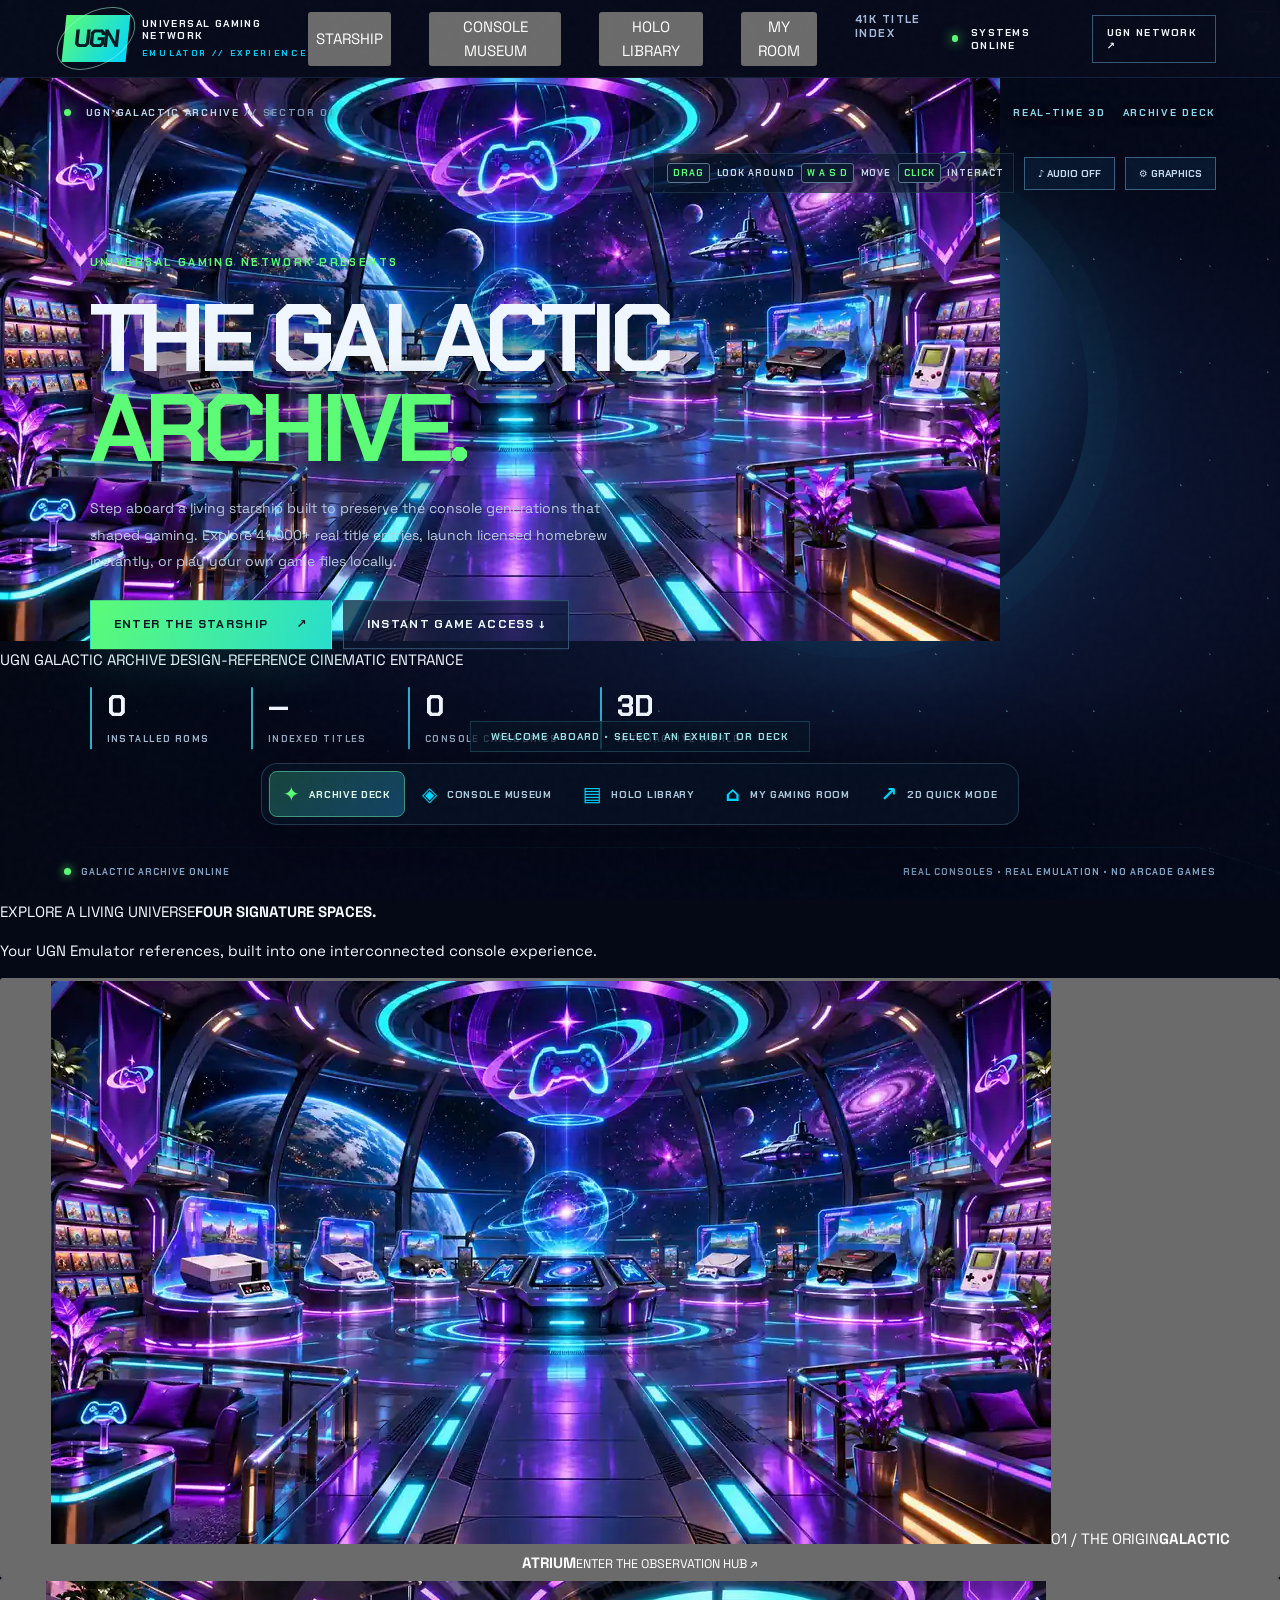
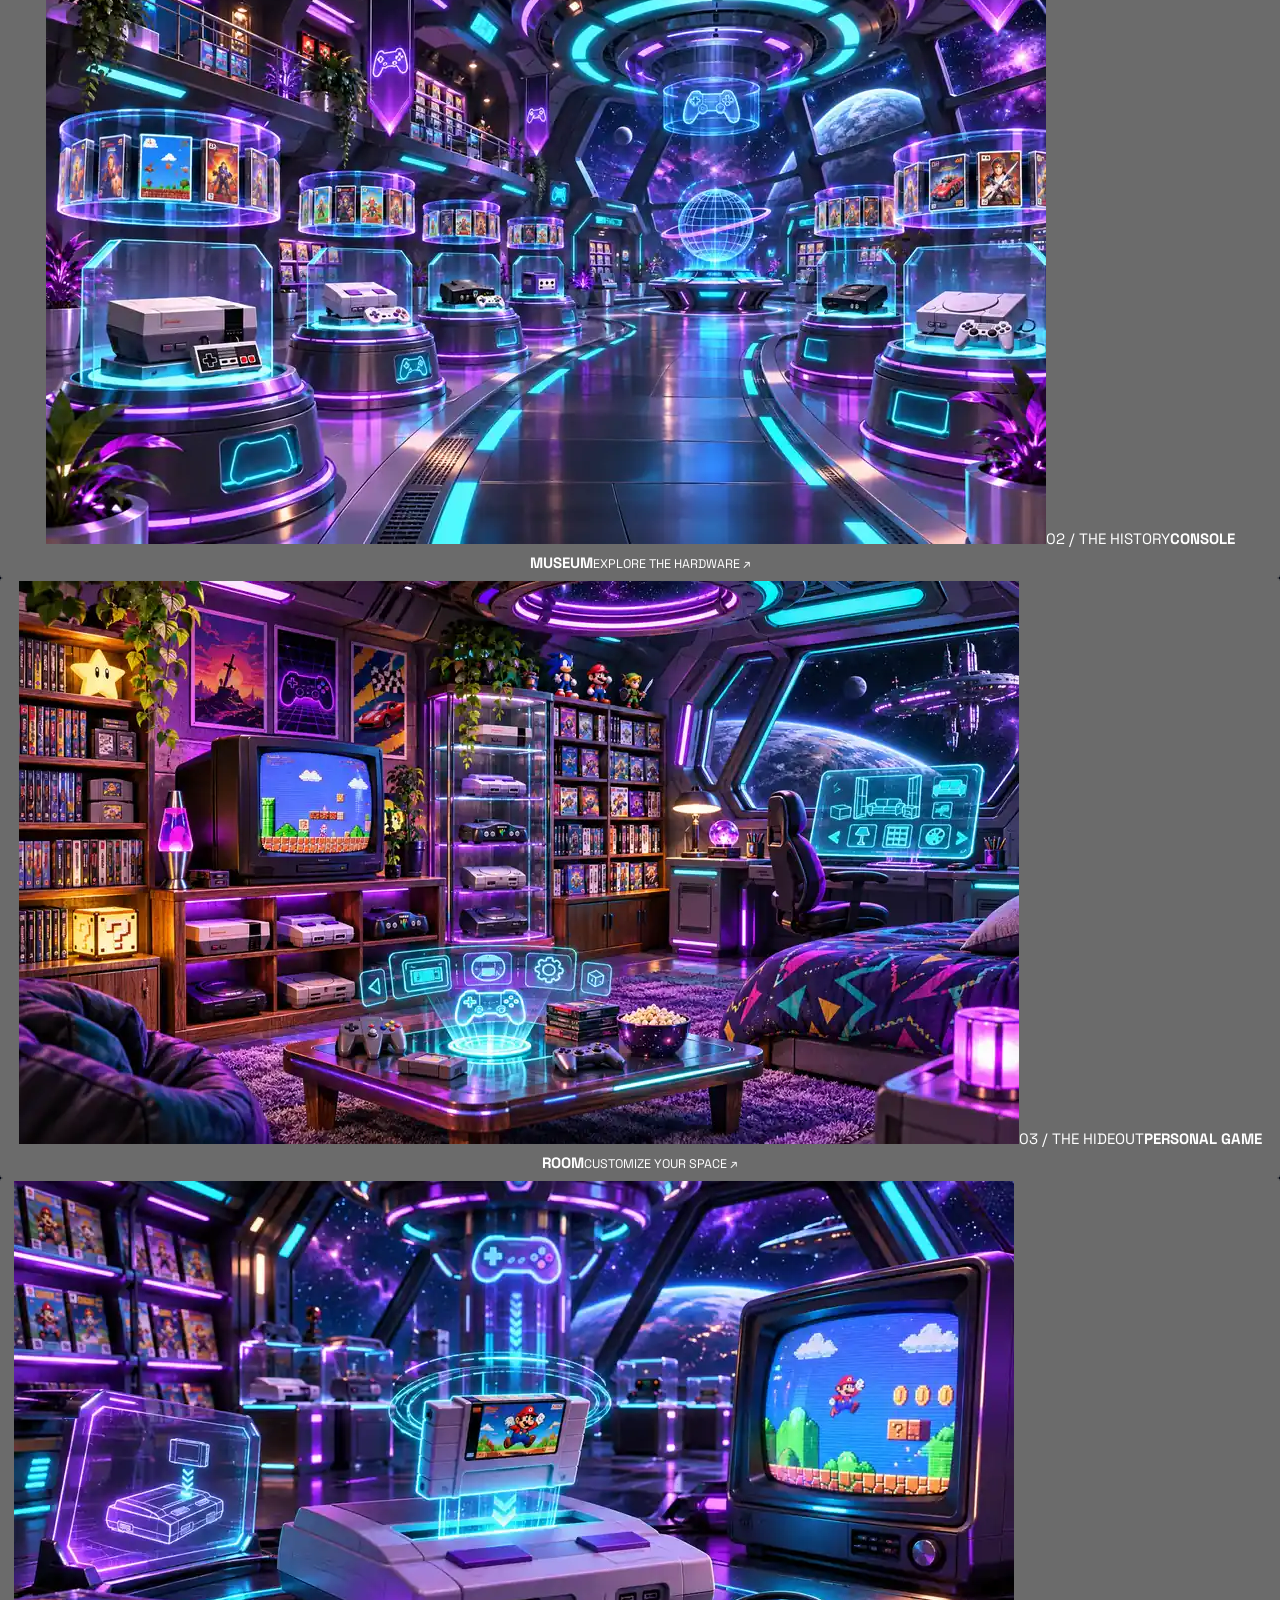
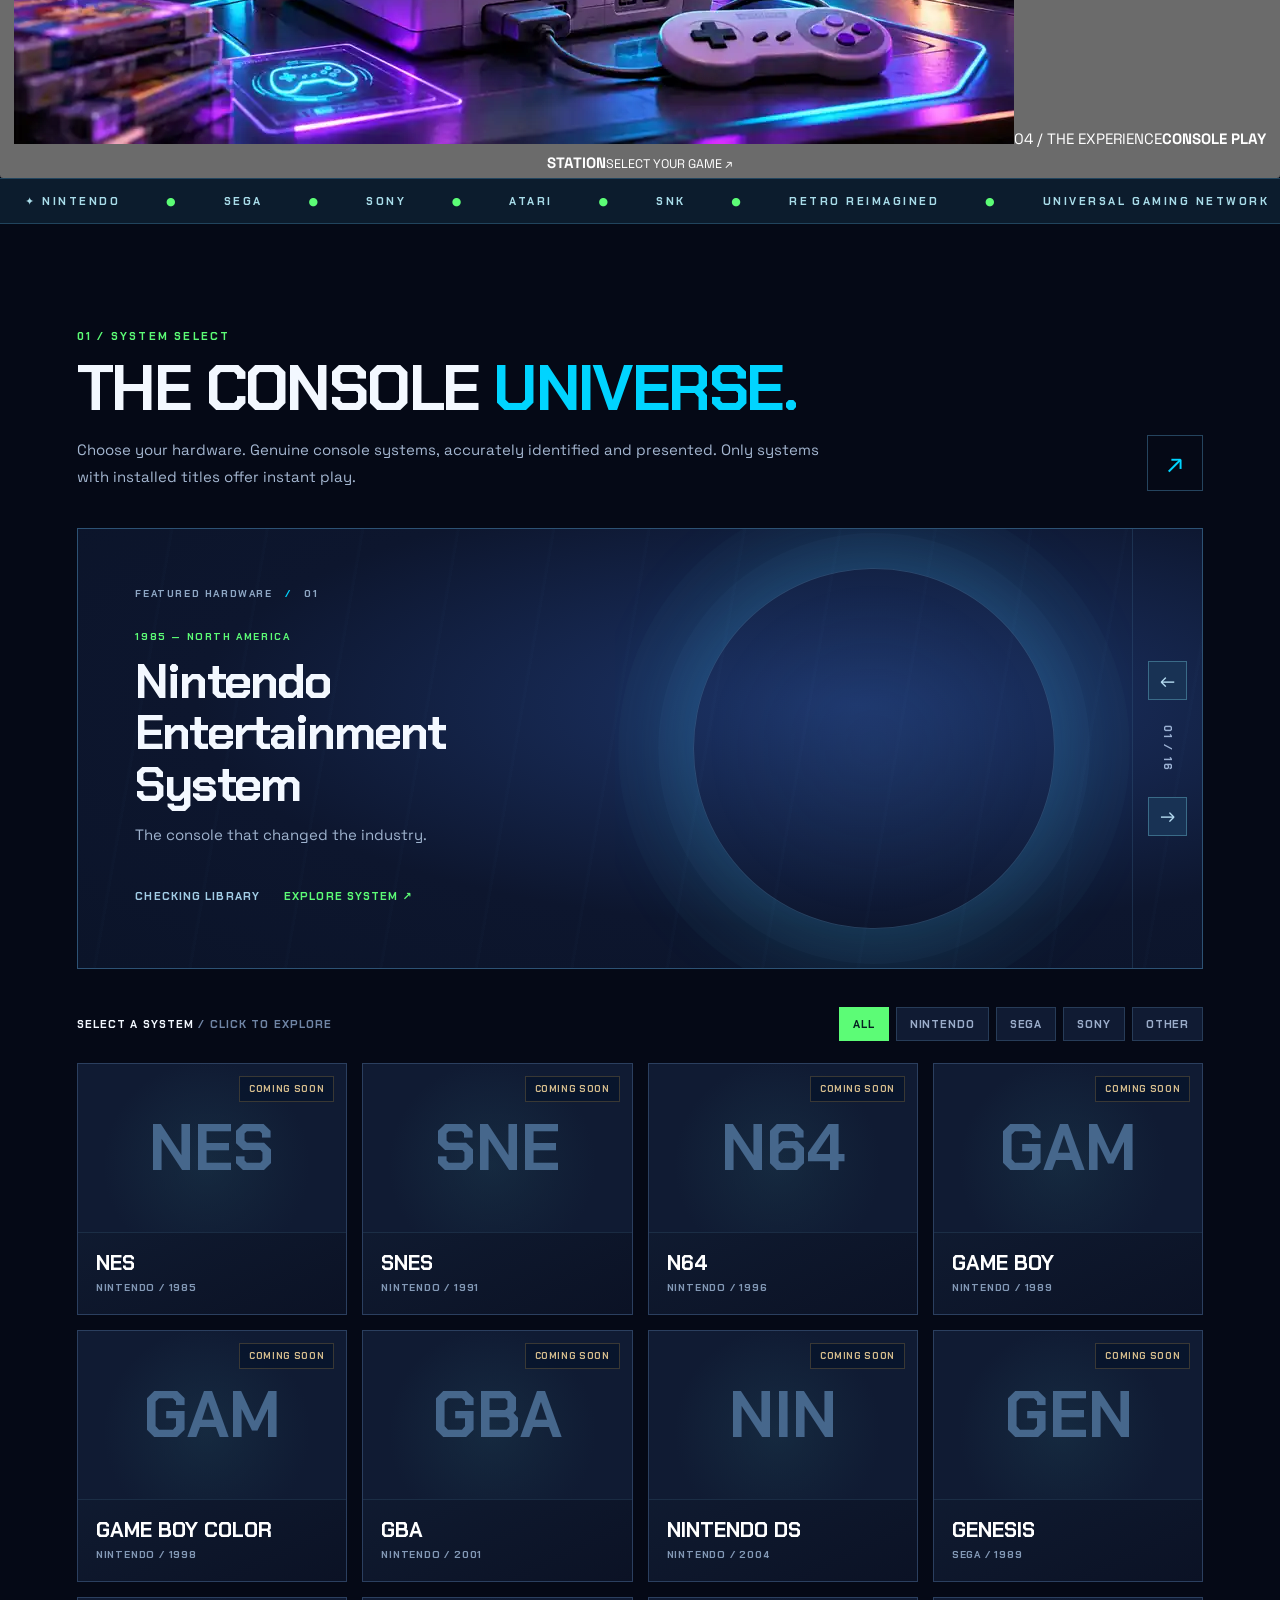
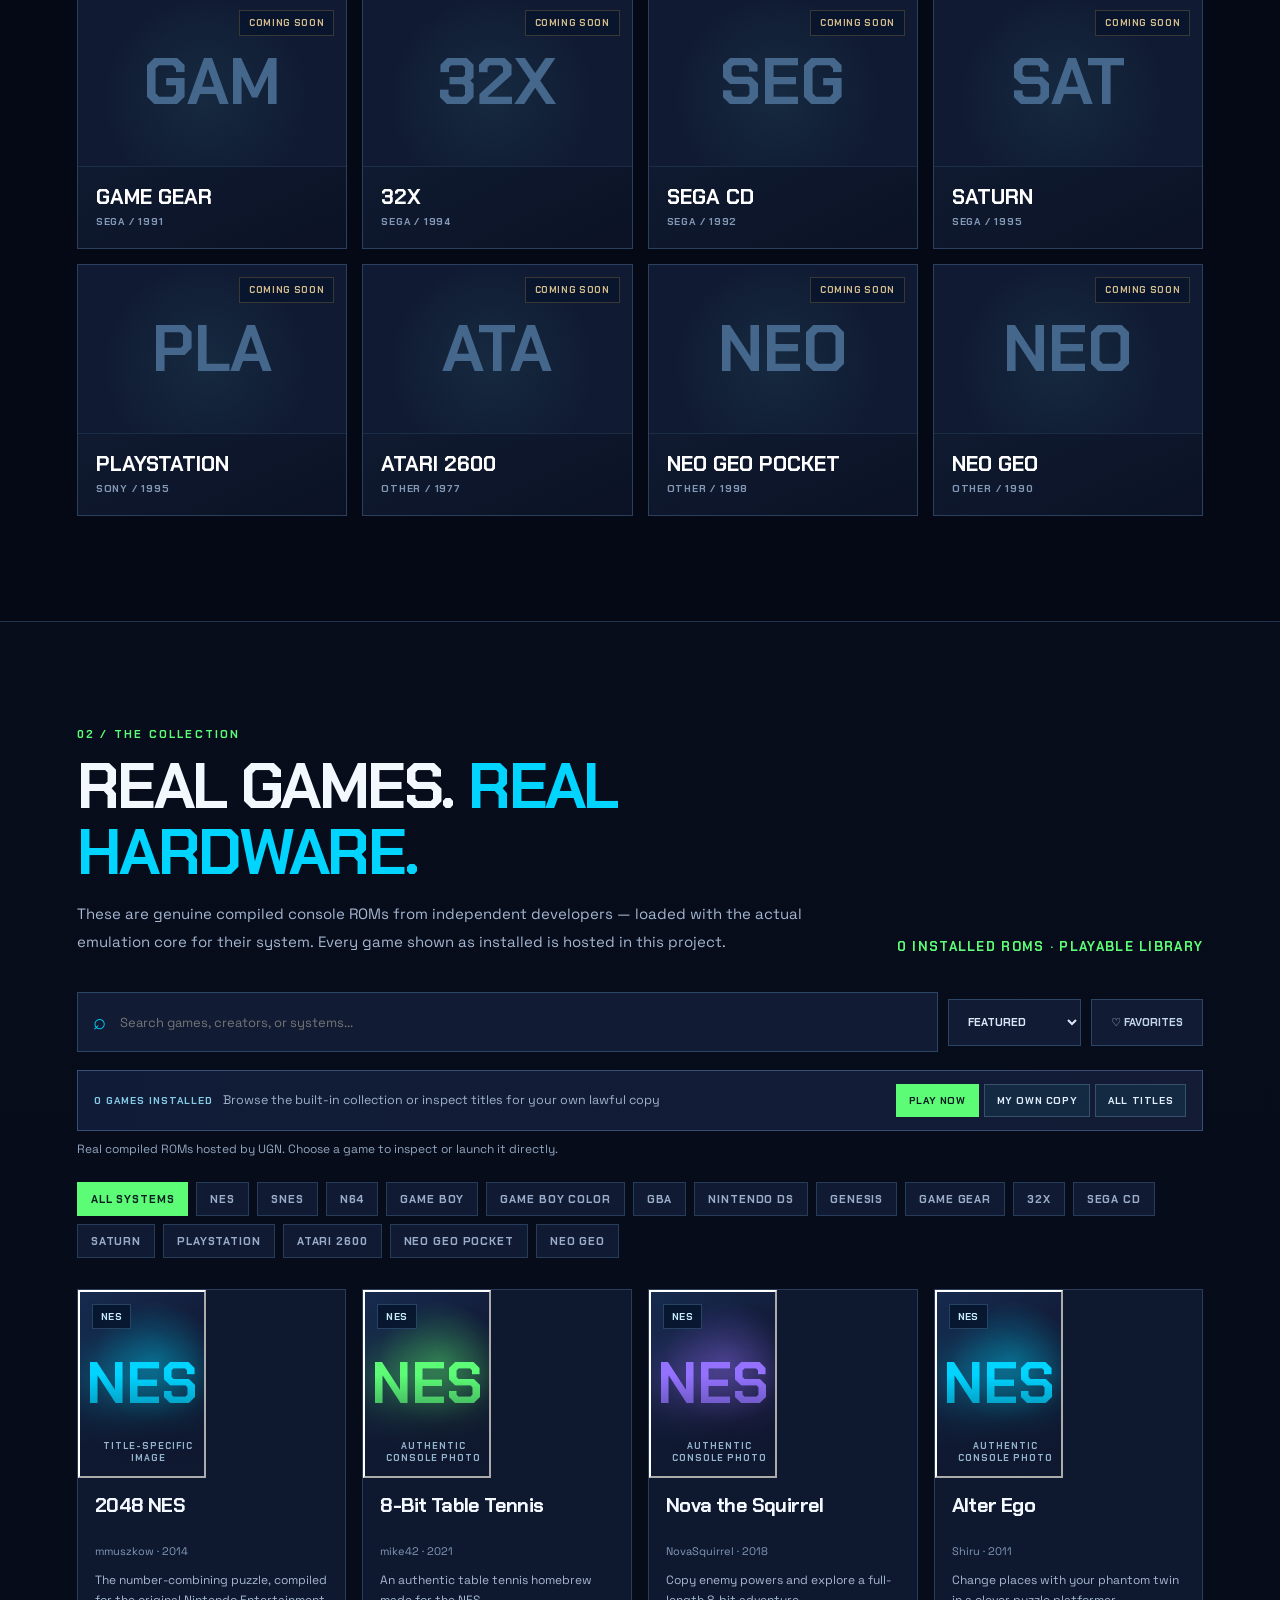
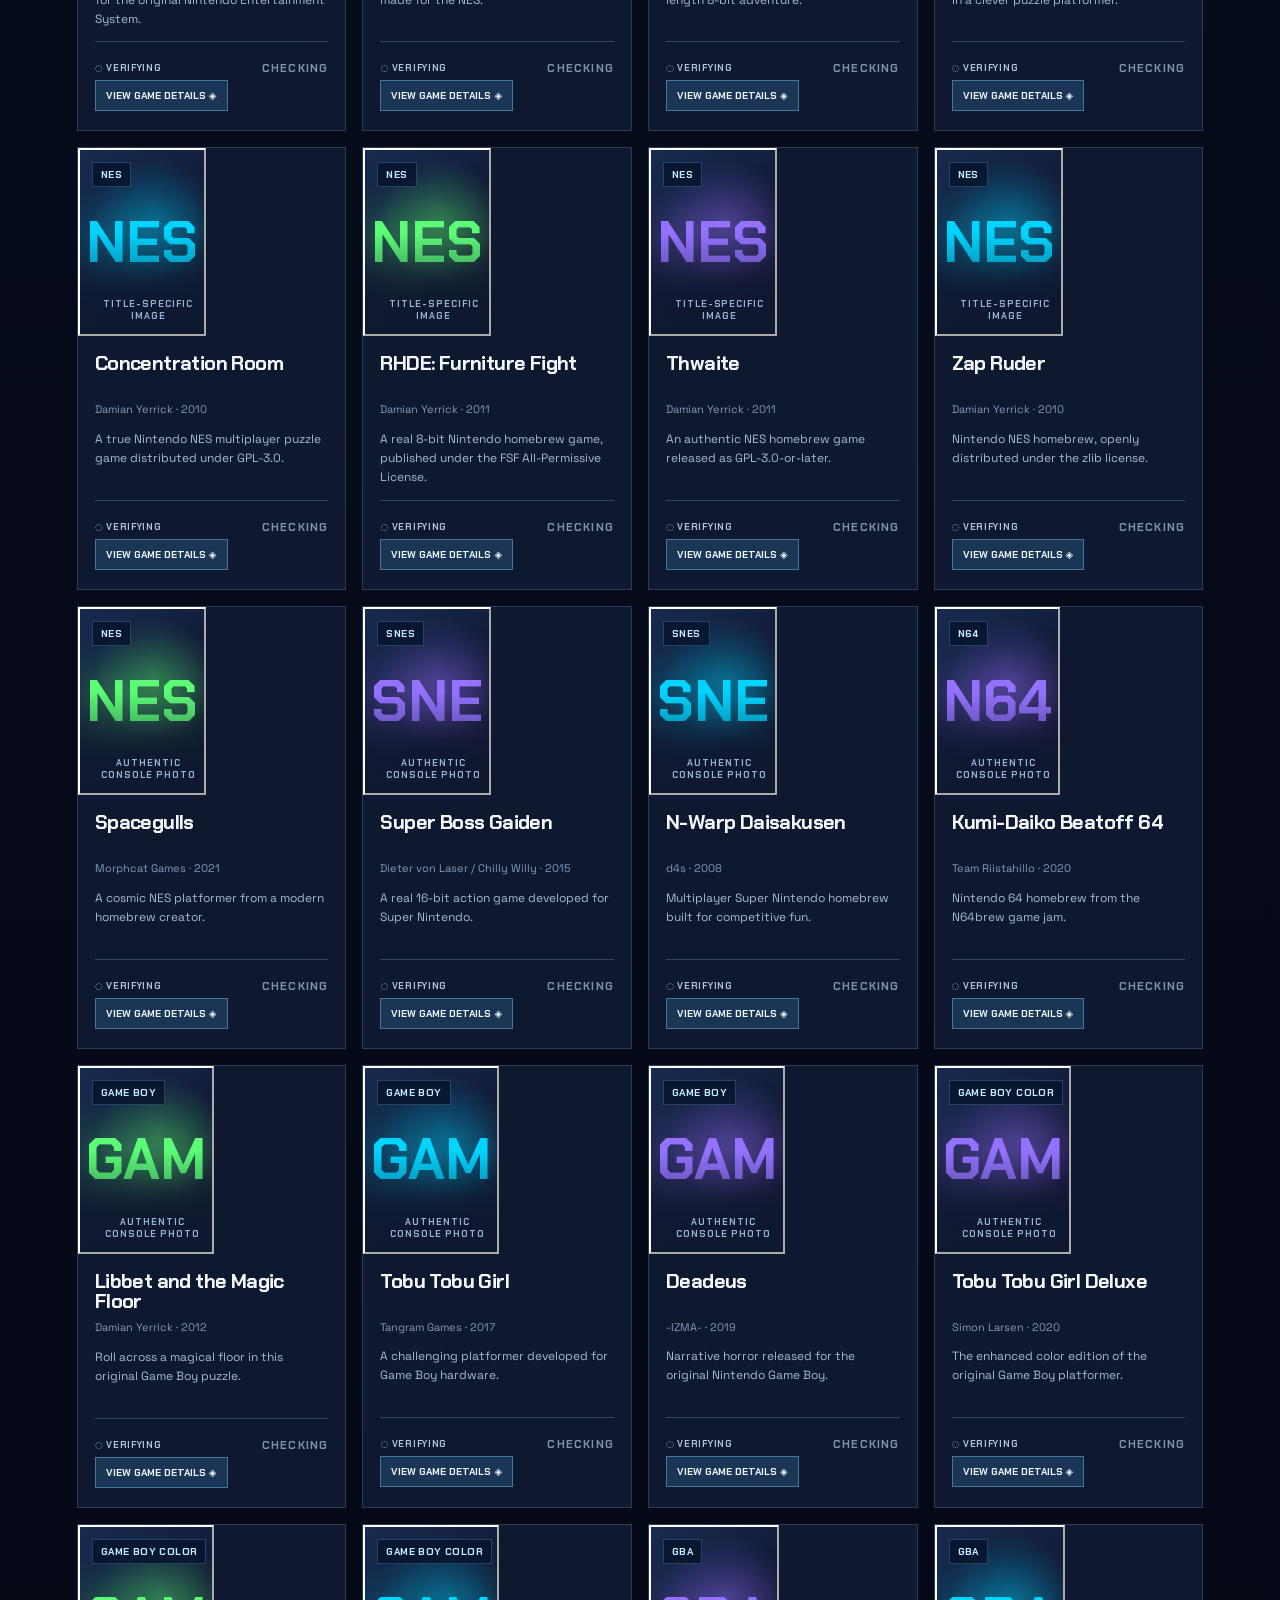
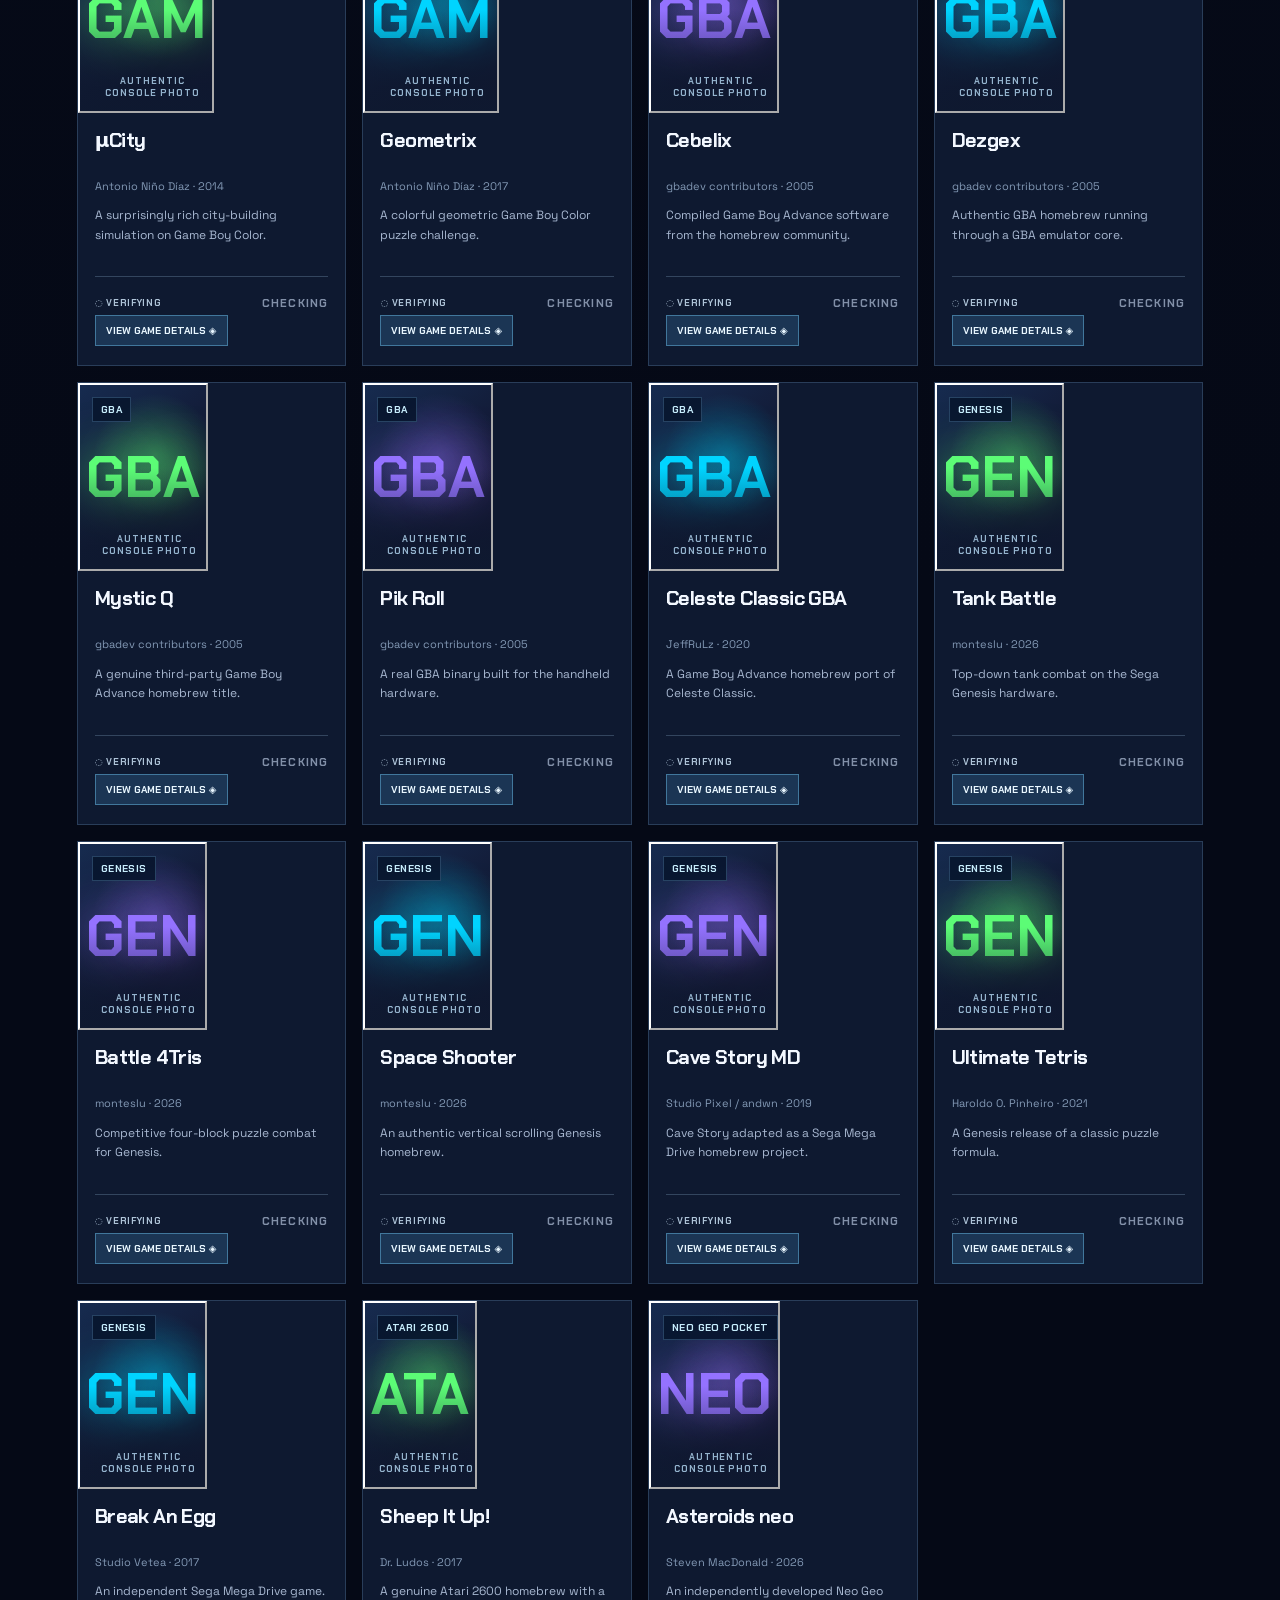
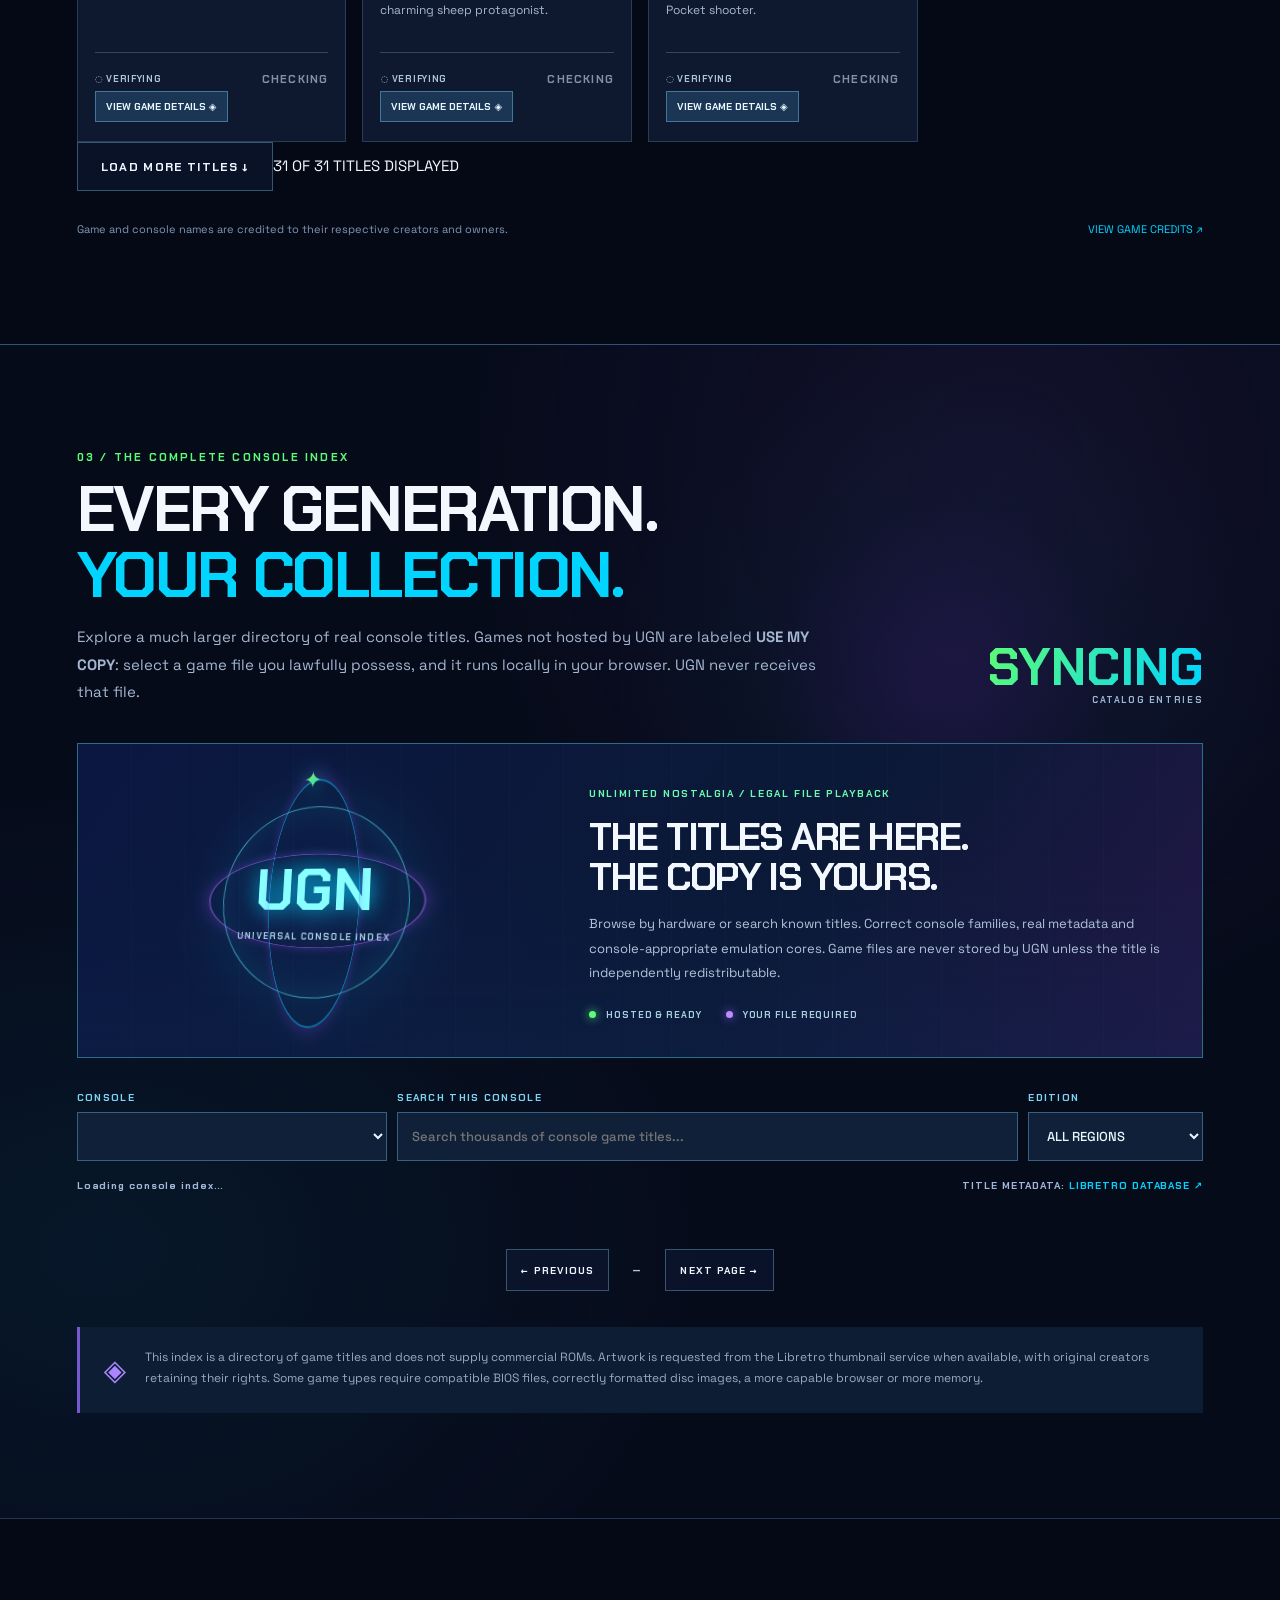
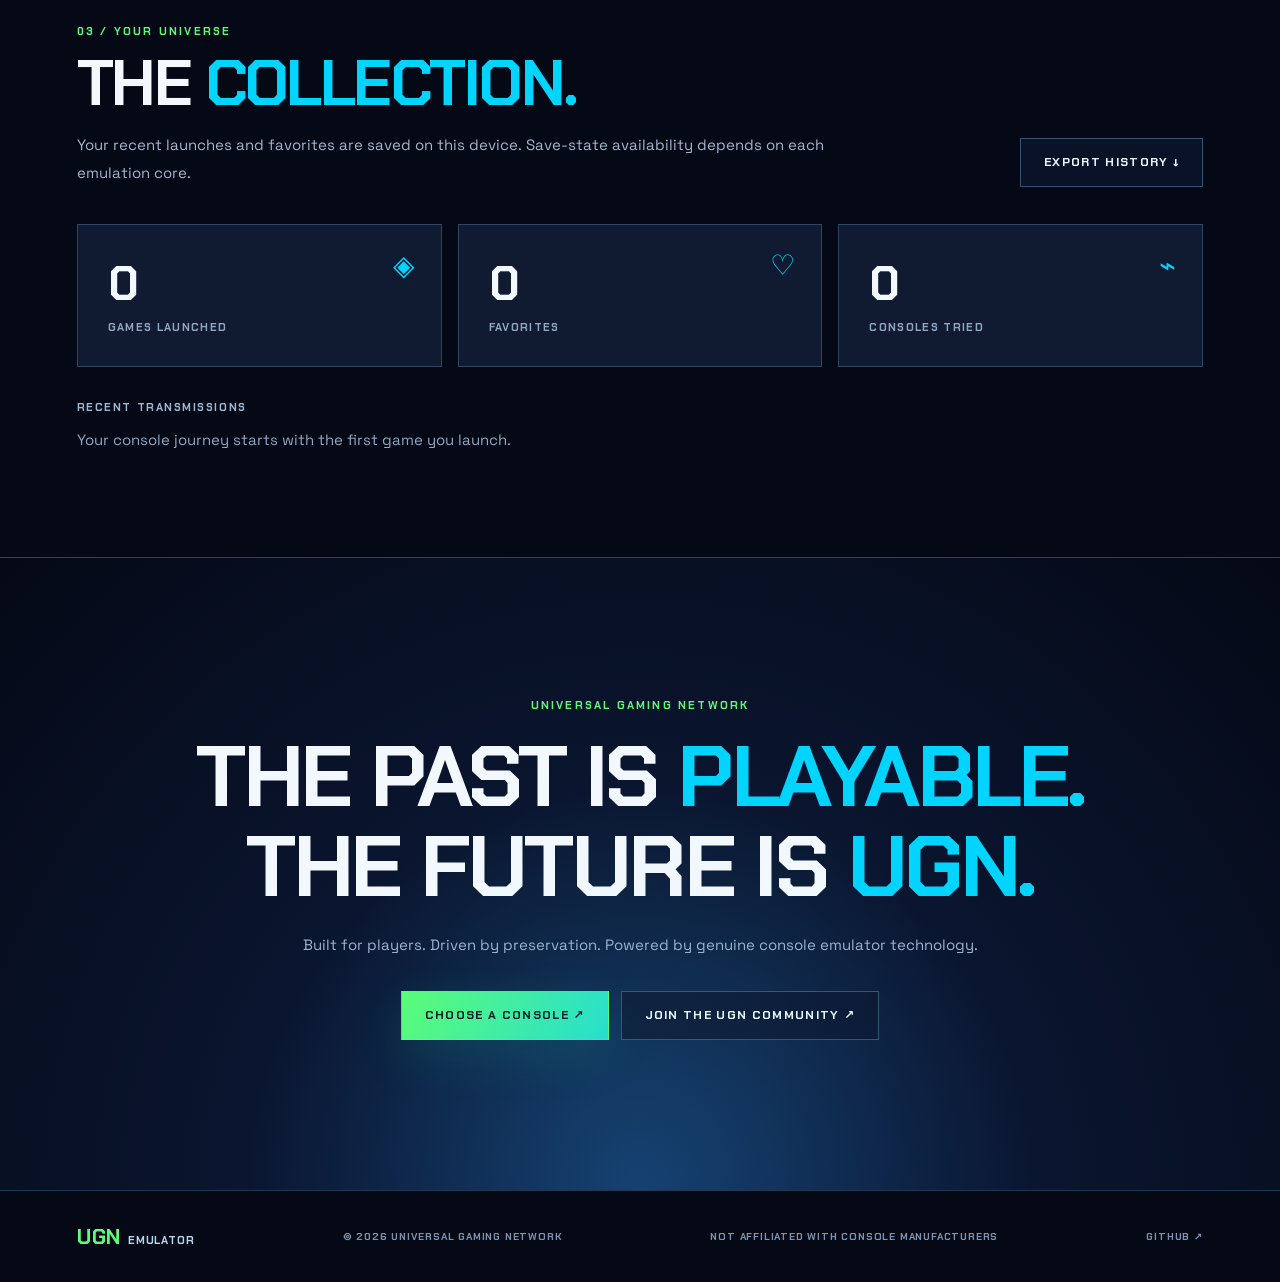
==== commit 14779735: "Integrate four user-provided galactic interior artworks into starship entrance and interactive locat" ====
--- a/index.html
+++ b/index.html
@@ -1,11 +1,11 @@
 <!doctype html>
-<html lang="en"><head><meta charset="utf-8"><meta name="viewport" content="width=device-width,initial-scale=1"><meta name="theme-color" content="#07091a"><meta name="description" content="UGN Emulator — your universe of real, playable retro console homebrew. Explore a 3D starship of real console games. Built-in homebrew and local use-your-own-copy playback."><title>UGN Emulator — Galactic Archive</title><link rel="icon" href="./favicon.svg" type="image/svg+xml"><link rel="preconnect" href="https://fonts.googleapis.com"><link rel="preconnect" href="https://fonts.gstatic.com" crossorigin><link href="https://fonts.googleapis.com/css2?family=Chakra+Petch:wght@400;500;600;700&family=Space+Grotesk:wght@400;500;600;700&display=swap" rel="stylesheet"><link rel="stylesheet" href="./styles.css"><link rel="stylesheet" href="./galactic.css"><link rel="stylesheet" href="./game-index.css"><link rel="stylesheet" href="./title.css"></head>
+<html lang="en"><head><meta charset="utf-8"><meta name="viewport" content="width=device-width,initial-scale=1"><meta name="theme-color" content="#07091a"><meta name="description" content="UGN Emulator — your universe of real, playable retro console homebrew. Explore a 3D starship of real console games. Built-in homebrew and local use-your-own-copy playback."><title>UGN Emulator — Galactic Archive</title><link rel="icon" href="./favicon.svg" type="image/svg+xml"><link rel="preconnect" href="https://fonts.googleapis.com"><link rel="preconnect" href="https://fonts.gstatic.com" crossorigin><link href="https://fonts.googleapis.com/css2?family=Chakra+Petch:wght@400;500;600;700&family=Space+Grotesk:wght@400;500;600;700&display=swap" rel="stylesheet"><link rel="stylesheet" href="./styles.css"><link rel="stylesheet" href="./galactic.css"><link rel="stylesheet" href="./game-index.css"><link rel="stylesheet" href="./visual-world.css"><link rel="stylesheet" href="./title.css"></head>
 <body><div class="grain" aria-hidden="true"></div><div class="cursor-glow" id="cursor-glow" aria-hidden="true"></div><div id="toast" role="status" aria-live="polite"></div>
 <header class="site-header"><a class="wordmark" href="#home" aria-label="UGN Emulator"><span class="logo">UGN<span class="logo-orbit"></span></span><span class="wordmark-text">UNIVERSAL GAMING NETWORK<small>EMULATOR // EXPERIENCE</small></span></a><nav class="primary-nav" aria-label="Primary navigation"><button type="button" data-nav-sector="archive">STARSHIP</button><button type="button" data-nav-sector="exhibits">CONSOLE MUSEUM</button><button type="button" data-nav-sector="shelves">HOLO LIBRARY</button><button type="button" data-nav-sector="room">MY ROOM</button><a href="#all-games">41K TITLE INDEX</a></nav><div class="header-actions"><span class="live-dot"></span><span class="header-status">SYSTEMS ONLINE</span><a class="header-link" href="https://universalgaming.us/" target="_blank" rel="noopener noreferrer">UGN NETWORK ↗</a></div><button class="nav-toggle" id="nav-toggle" aria-label="Toggle menu" aria-expanded="false">☰</button></header>
 <main><section class="galactic-world" id="home" aria-label="UGN Galactic Archive interactive starship">
 <div id="galactic-stage" class="galactic-stage"><div class="galactic-fallback"><div class="planet-disc"></div><div class="fallback-horizon"></div><div class="fallback-stars"></div></div><div id="galactic-crosshair" aria-hidden="true">+</div></div>
-<div class="world-vignette" aria-hidden="true"></div>
-<div class="world-topline"><span><i class="signal-led"></i> UGN GALACTIC ARCHIVE <span class="world-version">// SECTOR 01</span></span><div><span id="galactic-fps">REAL-TIME 3D</span><span id="galactic-coordinates">ARCHIVE DECK</span></div></div>
+<div class="concept-backdrop" id="concept-backdrop" aria-hidden="true"><img src="./assets/galactic-atrium.webp" alt="" decoding="async"></div><div class="world-vignette" aria-hidden="true"></div>
+<div class="concept-caption">UGN GALACTIC ARCHIVE <span>DESIGN-REFERENCE CINEMATIC ENTRANCE</span></div><div class="world-topline"><span><i class="signal-led"></i> UGN GALACTIC ARCHIVE <span class="world-version">// SECTOR 01</span></span><div><span id="galactic-fps">REAL-TIME 3D</span><span id="galactic-coordinates">ARCHIVE DECK</span></div></div>
 <div class="world-intro" id="world-intro"><span class="intro-kicker">UNIVERSAL GAMING NETWORK PRESENTS</span><h1>THE GALACTIC<br><em>ARCHIVE.</em></h1><p>Step aboard a living starship built to preserve the console generations that shaped gaming. Explore 41,000+ real title entries, launch licensed homebrew instantly, or play your own game files locally.</p>
 <div class="world-intro-actions"><button id="enter-archive" class="primary-btn">ENTER THE STARSHIP <span>↗</span></button><button id="quick-library" class="secondary-btn">INSTANT GAME ACCESS ↓</button></div>
 <div class="world-stats"><div><strong id="hero-games">—</strong><small>INSTALLED ROMS</small></div><div><strong id="hero-catalog">—</strong><small>INDEXED TITLES</small></div><div><strong id="hero-systems">—</strong><small>CONSOLE CATEGORIES</small></div><div><strong>3D</strong><small>INTERACTIVE WORLD</small></div></div></div>
@@ -22,10 +22,15 @@
 <div class="world-caption"><div><i></i> GALACTIC ARCHIVE ONLINE</div><span>REAL CONSOLES • REAL EMULATION • NO ARCADE GAMES</span></div>
 <aside id="exhibit-panel" class="world-panel" hidden aria-label="Selected console details"><div class="panel-eyebrow">CONSOLE EXHIBIT <button id="close-exhibit" aria-label="Close exhibit">✕</button></div><div id="exhibit-preview" class="exhibit-preview"><img id="exhibit-photo" alt="Console exhibit photography"></div><div class="exhibit-headline"><span id="exhibit-maker">NINTENDO / 1985</span><h2 id="exhibit-title">Console</h2><p id="exhibit-about">Historical console exhibit</p></div><div class="panel-library-label">INSTALLED CONSOLE GAMES</div><div id="exhibit-game-list" class="exhibit-game-list"></div><button id="exhibit-view-library" class="primary-btn panel-wide">EXPLORE ALL TITLES FOR THIS CONSOLE ↗</button><button id="exhibit-open-own" class="secondary-btn panel-wide">USE A COPY I OWN ⤓</button></aside>
 <aside id="holo-shelf" class="world-panel holo-shelf-panel" hidden aria-label="Interactive holographic game collection"><div class="panel-eyebrow">HOLOGRAPHIC GAME ARCHIVE <button id="close-holo-shelf" aria-label="Close holographic library">✕</button></div><h2>THE <em>VAULT.</em></h2><p>Authentic compiled console games. Rotate the cases, inspect the title, and launch the real ROM.</p><label class="holo-search">⌕ <input id="holo-search-input" placeholder="Search the game universe..." aria-label="Search holographic game library"></label><div class="holo-shelf-viewport"><div class="holo-shelf-track" id="holo-shelf-track"></div></div><div class="holo-shelf-navigation"><button id="holo-prev" aria-label="Previous game">←</button><span id="holo-counter">01 / 31</span><button id="holo-next" aria-label="Next game">→</button></div><div class="holo-selected"><strong id="holo-selected-name">Choose a game</strong><span id="holo-selected-system">CONSOLE / YEAR</span><p id="holo-selected-desc"></p><button class="primary-btn panel-wide" id="holo-play">BOOT SELECTED ROM ↗</button><button class="secondary-btn panel-wide" id="holo-all-games">BROWSE 41,000+ CONSOLE TITLES ↗</button></div></aside>
-<aside id="room-panel" class="world-panel room-panel" hidden aria-label="Personal gaming room customization"><div class="panel-eyebrow">YOUR PRIVATE UGN GAMING SPACE <button id="close-room" aria-label="Close room controls">✕</button></div><h2>YOUR <em>ROOM.</em></h2><p>Customize an actual 3D space. Your layout and preferences are stored locally on this device.</p><label>ROOM STYLE<select id="room-preset"><option value="retro80">1980s Retro Room</option><option value="bedroom90">1990s Gamer Bedroom</option><option value="era2000">Early 2000s Setup</option><option value="ugn">Futuristic UGN Lounge</option><option value="collector">Premium Collector's Room</option><option value="cosmic">Cosmic Observation Room</option></select></label><label>WALL FINISH<select id="room-walls"><option value="navy">Deep Space Navy</option><option value="purple">Galactic Purple</option><option value="gray">Retro Gray</option><option value="dark">Obsidian</option><option value="cream">Warm Ivory</option></select></label><label>FLOOR FINISH<select id="room-floor"><option value="metal">Futuristic Metal</option><option value="wood">Retro Wood</option><option value="carpet">Soft Carpet</option><option value="tile">Collector's Tile</option></select></label><label>LIGHTING<select id="room-lights"><option value="cyan">Electric Cyan</option><option value="violet">Galactic Violet</option><option value="green">UGN Green</option><option value="warm">Warm Retro</option><option value="white">Bright Gallery</option></select></label><div class="panel-library-label">ADD FURNITURE TO YOUR ROOM</div><div class="furniture-tools"><button data-furniture="crt">+ CRT TV</button><button data-furniture="console">+ CONSOLE</button><button data-furniture="sofa">+ SOFA</button><button data-furniture="shelf">+ GAME SHELF</button><button data-furniture="lamp">+ LAMP</button><button data-furniture="poster">+ POSTER</button></div><div class="furniture-editor"><div>SELECTED OBJECT <b id="furniture-selected">NONE</b></div><div><button id="furniture-rotate" title="Rotate selected furniture">↻ ROTATE</button><button id="furniture-delete" title="Remove selected furniture">✕ REMOVE</button><button id="room-reset" title="Reset room">RESET</button></div></div><p class="room-tip">Drag a piece of furniture across the room floor to reposition it. Your changes save automatically.</p><button class="primary-btn panel-wide" id="room-play-game">LAUNCH A CONSOLE GAME ↗</button><button class="secondary-btn panel-wide" id="return-archive">RETURN TO ARCHIVE ↗</button></aside>
+<aside id="room-panel" class="world-panel room-panel" hidden aria-label="Personal gaming room customization"><div class="panel-eyebrow">YOUR PRIVATE UGN GAMING SPACE <button id="close-room" aria-label="Close room controls">✕</button></div><h2>YOUR <em>ROOM.</em></h2><img class="room-design-preview" src="./assets/personal-gaming-room.webp" alt="UGN retro room design reference showing CRT console setup, gaming shelves and galactic windows" loading="lazy"><p>Customize an actual 3D space. Your layout and preferences are stored locally on this device.</p><label>ROOM STYLE<select id="room-preset"><option value="retro80">1980s Retro Room</option><option value="bedroom90">1990s Gamer Bedroom</option><option value="era2000">Early 2000s Setup</option><option value="ugn">Futuristic UGN Lounge</option><option value="collector">Premium Collector's Room</option><option value="cosmic">Cosmic Observation Room</option></select></label><label>WALL FINISH<select id="room-walls"><option value="navy">Deep Space Navy</option><option value="purple">Galactic Purple</option><option value="gray">Retro Gray</option><option value="dark">Obsidian</option><option value="cream">Warm Ivory</option></select></label><label>FLOOR FINISH<select id="room-floor"><option value="metal">Futuristic Metal</option><option value="wood">Retro Wood</option><option value="carpet">Soft Carpet</option><option value="tile">Collector's Tile</option></select></label><label>LIGHTING<select id="room-lights"><option value="cyan">Electric Cyan</option><option value="violet">Galactic Violet</option><option value="green">UGN Green</option><option value="warm">Warm Retro</option><option value="white">Bright Gallery</option></select></label><div class="panel-library-label">ADD FURNITURE TO YOUR ROOM</div><div class="furniture-tools"><button data-furniture="crt">+ CRT TV</button><button data-furniture="console">+ CONSOLE</button><button data-furniture="sofa">+ SOFA</button><button data-furniture="shelf">+ GAME SHELF</button><button data-furniture="lamp">+ LAMP</button><button data-furniture="poster">+ POSTER</button></div><div class="furniture-editor"><div>SELECTED OBJECT <b id="furniture-selected">NONE</b></div><div><button id="furniture-rotate" title="Rotate selected furniture">↻ ROTATE</button><button id="furniture-delete" title="Remove selected furniture">✕ REMOVE</button><button id="room-reset" title="Reset room">RESET</button></div></div><p class="room-tip">Drag a piece of furniture across the room floor to reposition it. Your changes save automatically.</p><button class="primary-btn panel-wide" id="room-play-game">LAUNCH A CONSOLE GAME ↗</button><button class="secondary-btn panel-wide" id="return-archive">RETURN TO ARCHIVE ↗</button></aside>
 <div id="quality-panel" class="quality-panel" hidden><strong>GRAPHICS QUALITY</strong><label><select id="graphics-preset"><option value="low">Low / Battery Saver</option><option value="balanced" selected>Balanced</option><option value="high">High</option><option value="ultra">Ultra</option></select></label><button id="close-display-settings">DONE ✓</button></div>
 </section>
-<div class="marquee"><div class="marquee-track">✦ NINTENDO <span>●</span> SEGA <span>●</span> SONY <span>●</span> ATARI <span>●</span> SNK <span>●</span> RETRO REIMAGINED <span>●</span> UNIVERSAL GAMING NETWORK <span>●</span> NINTENDO <span>●</span> SEGA <span>●</span> SONY <span>●</span> ATARI <span>●</span> SNK <span>●</span> RETRO REIMAGINED <span>●</span> UNIVERSAL GAMING NETWORK <span>●</span></div></div>
+<section class="design-locations" aria-label="Explore UGN's Galactic Archive areas"><div class="locations-heading"><span>EXPLORE A LIVING UNIVERSE</span><strong>FOUR SIGNATURE SPACES.</strong><p>Your UGN Emulator references, built into one interconnected console experience.</p></div><div class="locations-grid">
+<button class="location-card" data-space="archive"><img src="./assets/galactic-atrium.webp" loading="lazy" alt="Futuristic Galactic Archive atrium with glowing console displays and panoramic space windows"><span class="location-index">01 / THE ORIGIN</span><strong>GALACTIC ATRIUM</strong><small>ENTER THE OBSERVATION HUB ↗</small></button>
+<button class="location-card" data-space="exhibits"><img src="./assets/console-museum.webp" loading="lazy" alt="Panoramic futuristic retro console museum filled with console exhibits"><span class="location-index">02 / THE HISTORY</span><strong>CONSOLE MUSEUM</strong><small>EXPLORE THE HARDWARE ↗</small></button>
+<button class="location-card" data-space="room"><img src="./assets/personal-gaming-room.webp" loading="lazy" alt="Custom UGN personal retro gaming room with CRT TV, game shelves, and neon lighting"><span class="location-index">03 / THE HIDEOUT</span><strong>PERSONAL GAME ROOM</strong><small>CUSTOMIZE YOUR SPACE ↗</small></button>
+<button class="location-card" data-space="shelves"><img src="./assets/console-play-station.webp" loading="lazy" alt="Retro console game cartridge and controller beside glowing CRT game screen"><span class="location-index">04 / THE EXPERIENCE</span><strong>CONSOLE PLAY STATION</strong><small>SELECT YOUR GAME ↗</small></button>
+</div></section><div class="marquee"><div class="marquee-track">✦ NINTENDO <span>●</span> SEGA <span>●</span> SONY <span>●</span> ATARI <span>●</span> SNK <span>●</span> RETRO REIMAGINED <span>●</span> UNIVERSAL GAMING NETWORK <span>●</span> NINTENDO <span>●</span> SEGA <span>●</span> SONY <span>●</span> ATARI <span>●</span> SNK <span>●</span> RETRO REIMAGINED <span>●</span> UNIVERSAL GAMING NETWORK <span>●</span></div></div>
 <section class="section" id="systems"><div class="section-top"><div><div class="section-eyebrow">01 / SYSTEM SELECT</div><h2>THE CONSOLE <em>UNIVERSE.</em></h2><p>Choose your hardware. Genuine console systems, accurately identified and presented. Only systems with installed titles offer instant play.</p></div><div class="section-arrow">↗</div></div><div class="system-feature"><div class="feature-info"><div class="feature-breadcrumb">FEATURED HARDWARE <span> / </span> <b id="feature-index">01</b></div><div class="feature-meta" id="feature-era">1985 — NORTH AMERICA</div><h3 id="feature-title">Nintendo Entertainment System</h3><p id="feature-description">The console that changed the industry.</p><div class="feature-footer"><span id="feature-count">CHECKING LIBRARY</span><button class="text-action" id="feature-explore">EXPLORE SYSTEM ↗</button></div></div><div class="feature-image-wrap" id="feature-image-wrap"><div class="feature-halo"></div><img id="feature-image" src="https://commons.wikimedia.org/wiki/Special:FilePath/NES-Console-Set.jpg?width=960" alt="Authentic Nintendo Entertainment System hardware" loading="lazy"></div><div class="feature-rail"><button id="feature-prev" aria-label="Previous console">←</button><span id="feature-position">01 / 16</span><button id="feature-next" aria-label="Next console">→</button></div></div><div class="system-toolbar"><span>SELECT A SYSTEM <span class="muted">/ CLICK TO EXPLORE</span></span><div class="system-filter"><button class="sys-filter active" data-maker="all">ALL</button><button class="sys-filter" data-maker="Nintendo">NINTENDO</button><button class="sys-filter" data-maker="Sega">SEGA</button><button class="sys-filter" data-maker="Sony">SONY</button><button class="sys-filter" data-maker="Other">OTHER</button></div></div><div class="system-grid" id="system-grid"></div></section>
 <section class="section library-section" id="library"><div class="section-top"><div><div class="section-eyebrow">02 / THE COLLECTION</div><h2>REAL GAMES. <em>REAL HARDWARE.</em></h2><p>These are genuine compiled console ROMs from independent developers — loaded with the actual emulation core for their system. Every game shown as installed is hosted in this project.</p></div><div class="library-count" id="library-count">VERIFYING LIBRARY…</div></div><div class="library-tools"><label class="search"><span>⌕</span><input id="game-search" type="search" placeholder="Search games, creators, or systems..." autocomplete="off" aria-label="Search games"></label><select id="game-sort" aria-label="Sort games"><option value="featured">FEATURED</option><option value="az">TITLE A — Z</option><option value="year">RELEASE YEAR</option><option value="system">CONSOLE</option></select><button class="filter-favorites" id="show-favorites" aria-pressed="false">♡ FAVORITES</button></div><div class="personal-filter" id="catalog-mode-select"><div><span class="catalog-status" id="catalog-status">31 LICENSED TITLES ONLINE</span><small>Browse the built-in collection or inspect titles for your own lawful copy</small></div><div class="personal-buttons" role="group" aria-label="Library title availability"><button class="active" id="view-hosted" aria-pressed="true">PLAY NOW</button><button id="view-personal" aria-pressed="false">MY OWN COPY</button><button id="view-everything" aria-pressed="false">ALL TITLES</button></div></div><p class="catalog-notice" id="catalog-notice">Real compiled ROMs hosted by UGN. Choose a game to inspect or launch it directly.</p><div class="platform-pills" id="platform-pills"></div><div id="game-grid" class="game-grid" aria-live="polite"></div><div class="load-more-row"><button id="load-more-games" class="secondary-btn" hidden>LOAD MORE TITLES ↓</button><span id="catalog-page-meta"></span></div><div id="empty-state" class="empty-state" hidden><span>◎</span><h3>NO SIGNAL IN THIS SECTOR</h3><p>Try another console or search term. Only installed, redistributable games appear in the playable library.</p><button id="reset-filters" class="secondary-btn">RESET FILTERS</button></div><div class="library-footer"><span>Game and console names are credited to their respective creators and owners.</span><a href="https://github.com/Universal-Gaming/UGN-Emulator/blob/main/CREDITS.md" target="_blank" rel="noopener noreferrer">VIEW GAME CREDITS ↗</a></div></section>
 <section class="section full-index-section" id="all-games" aria-label="Complete retro console game catalog">
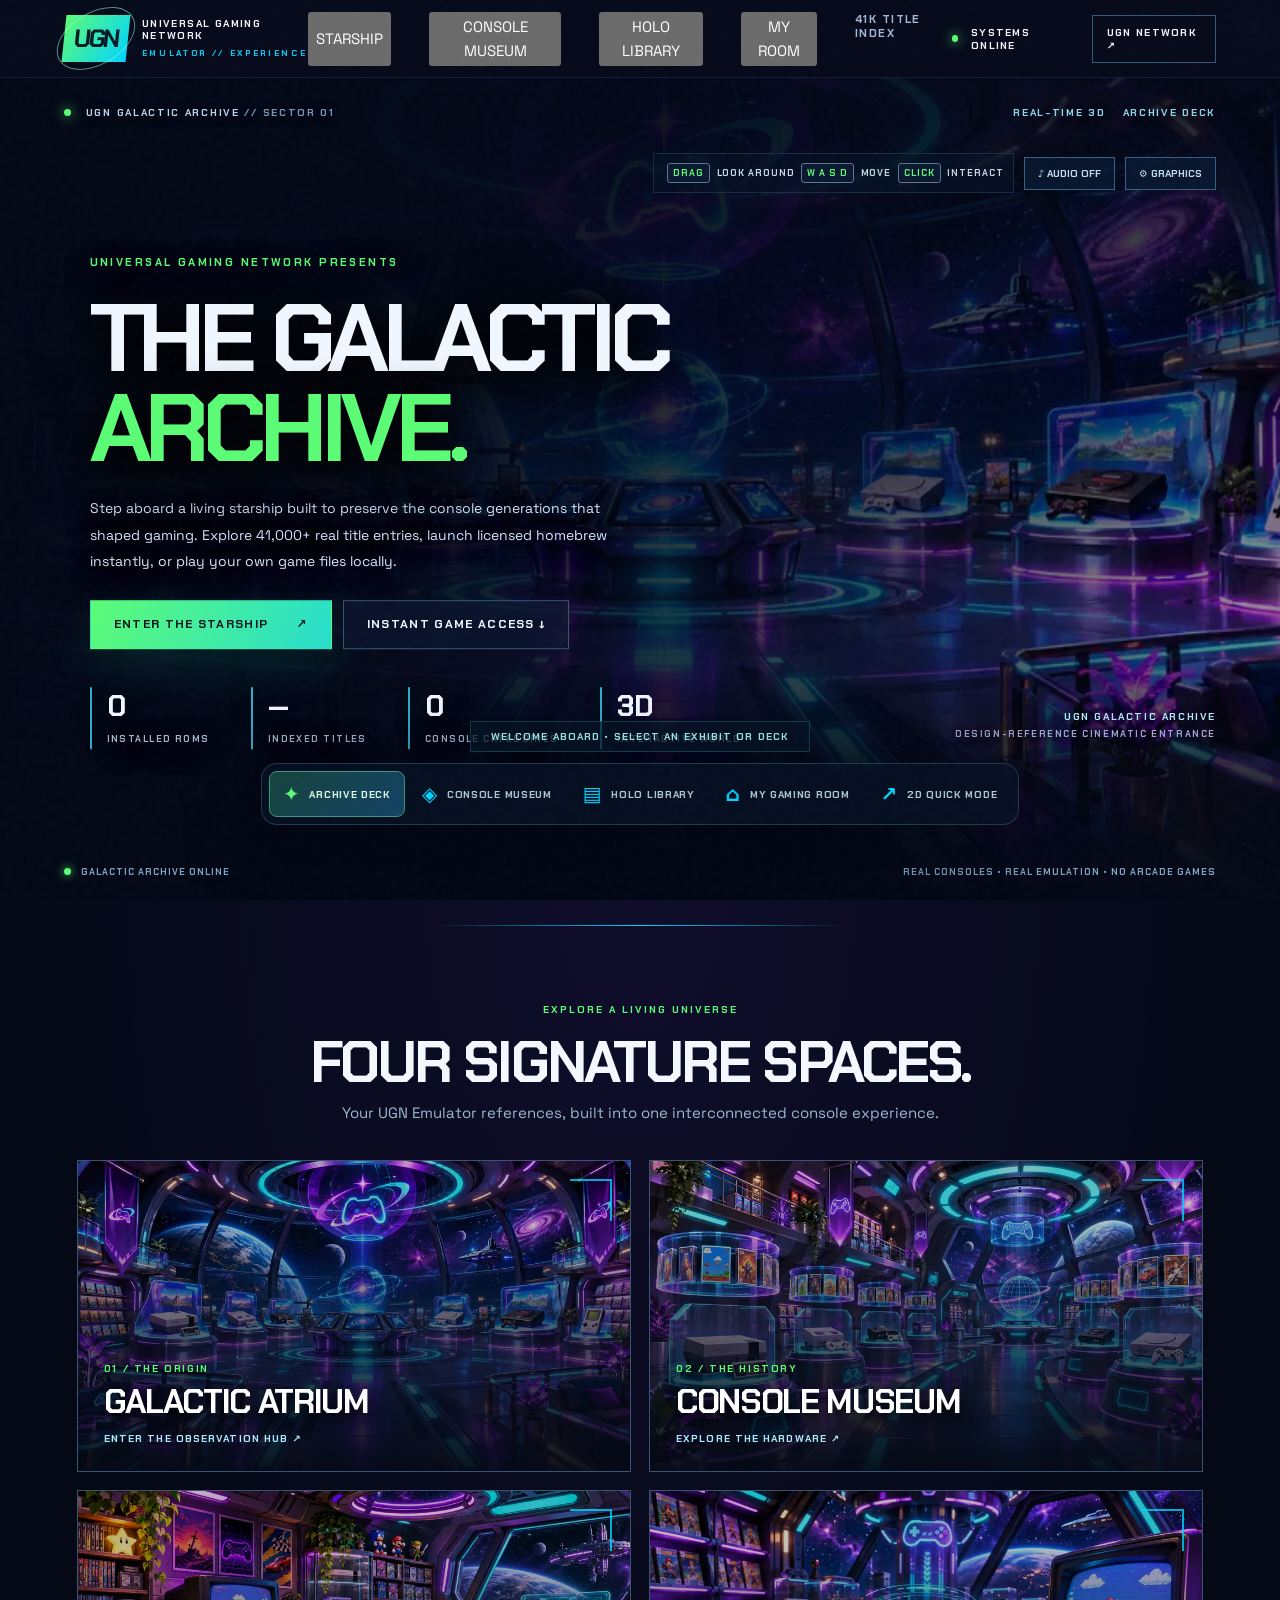
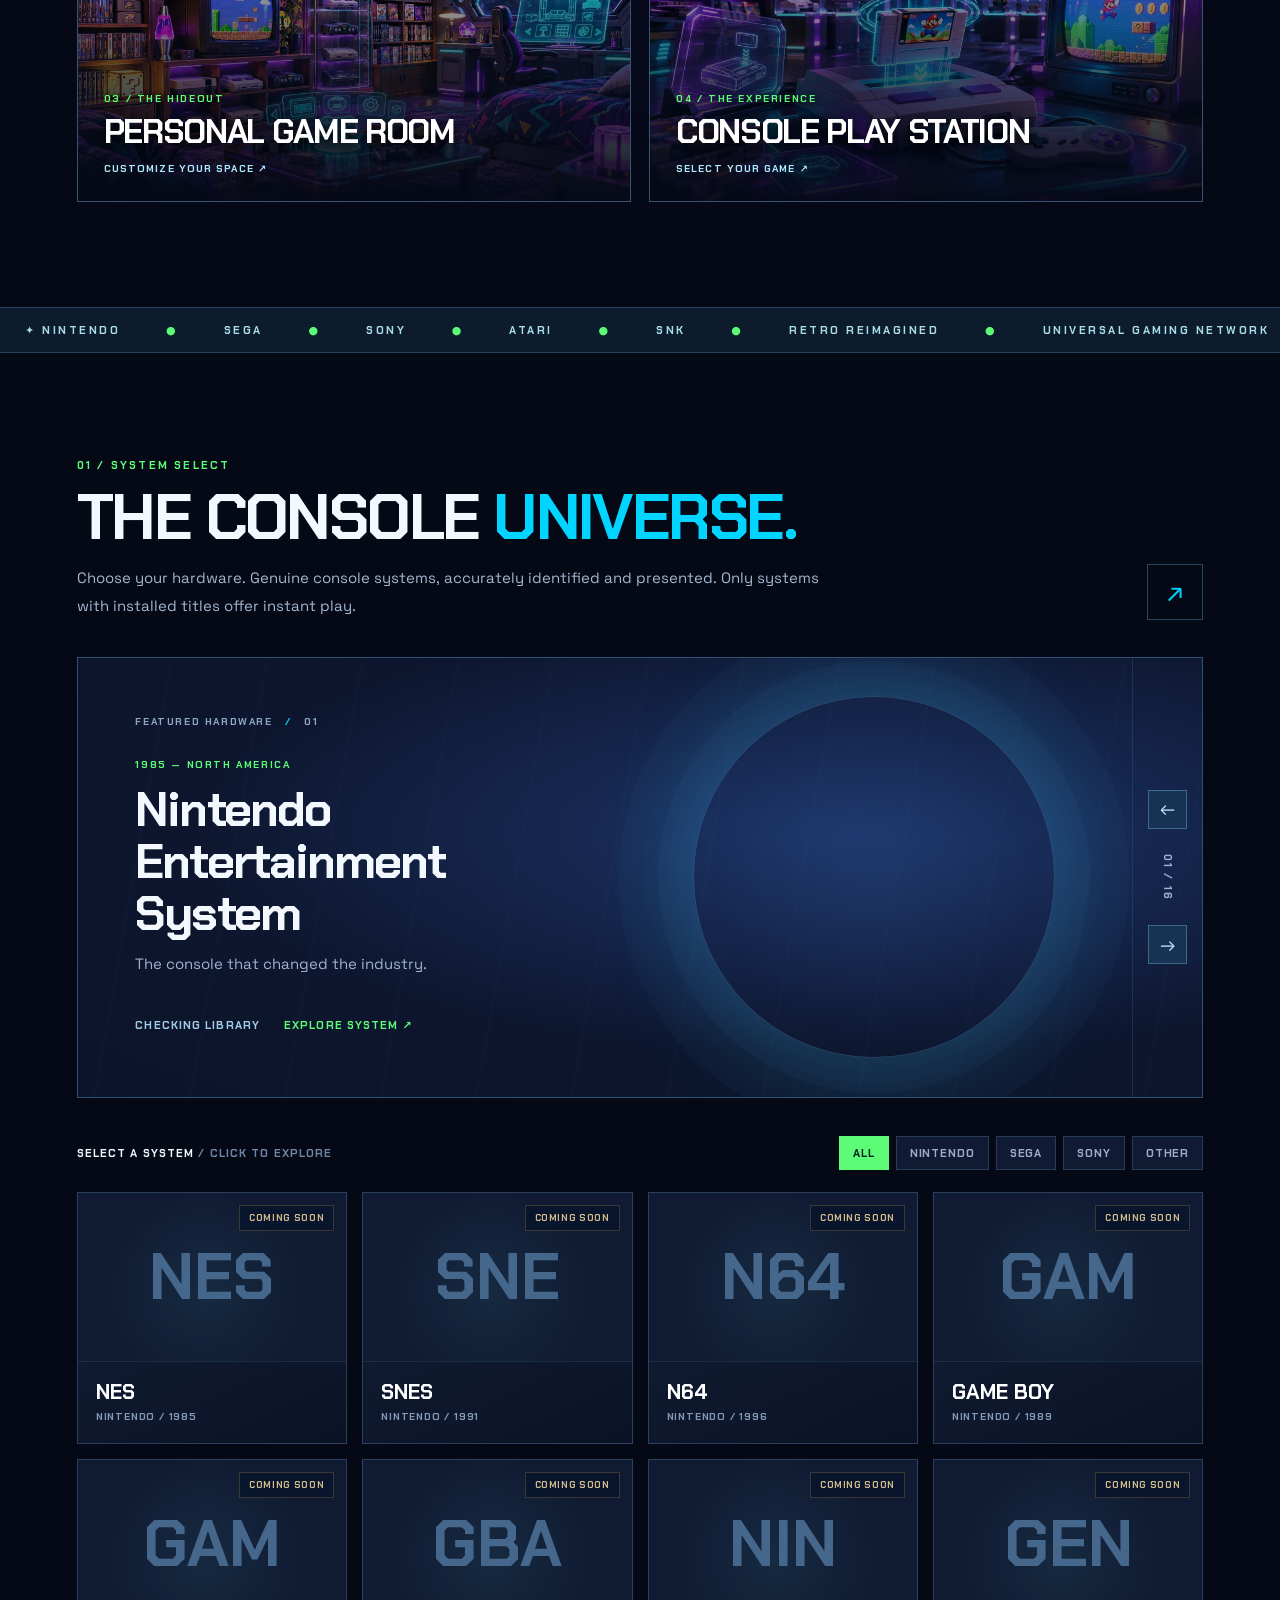
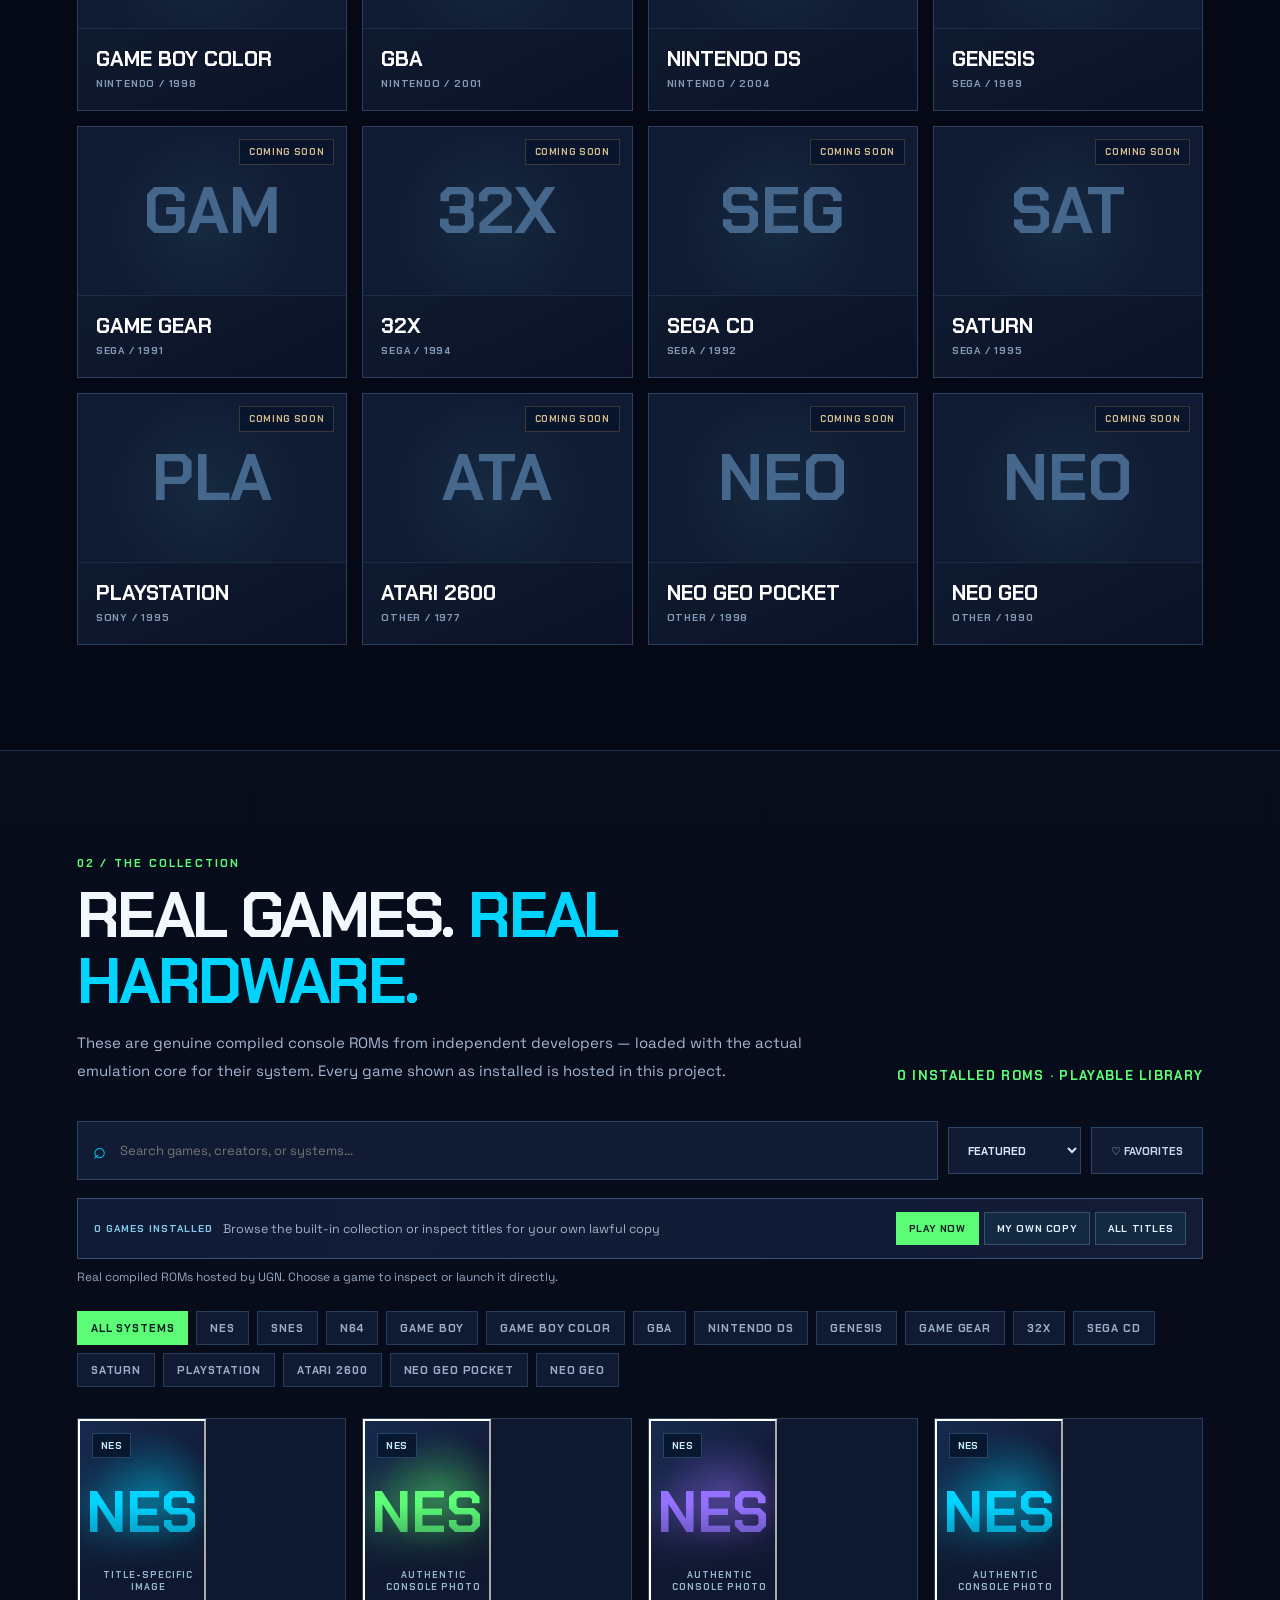
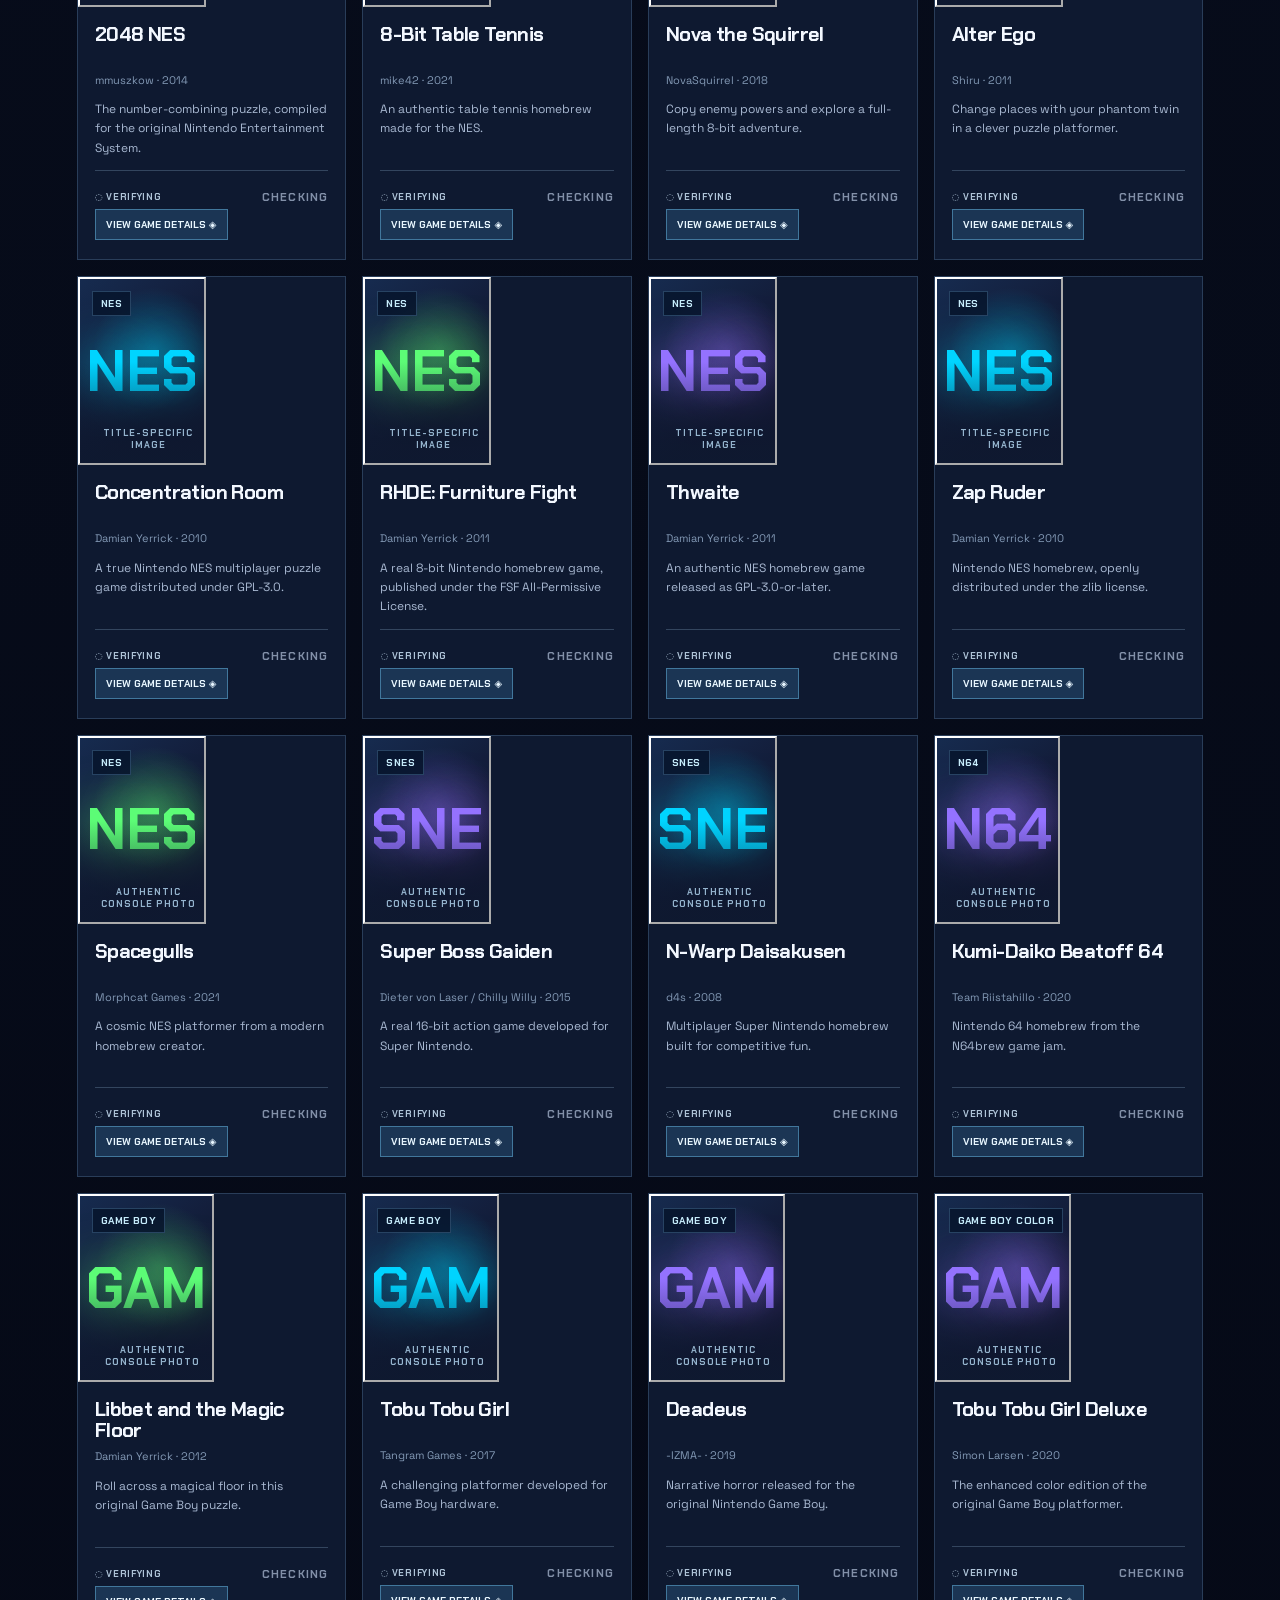
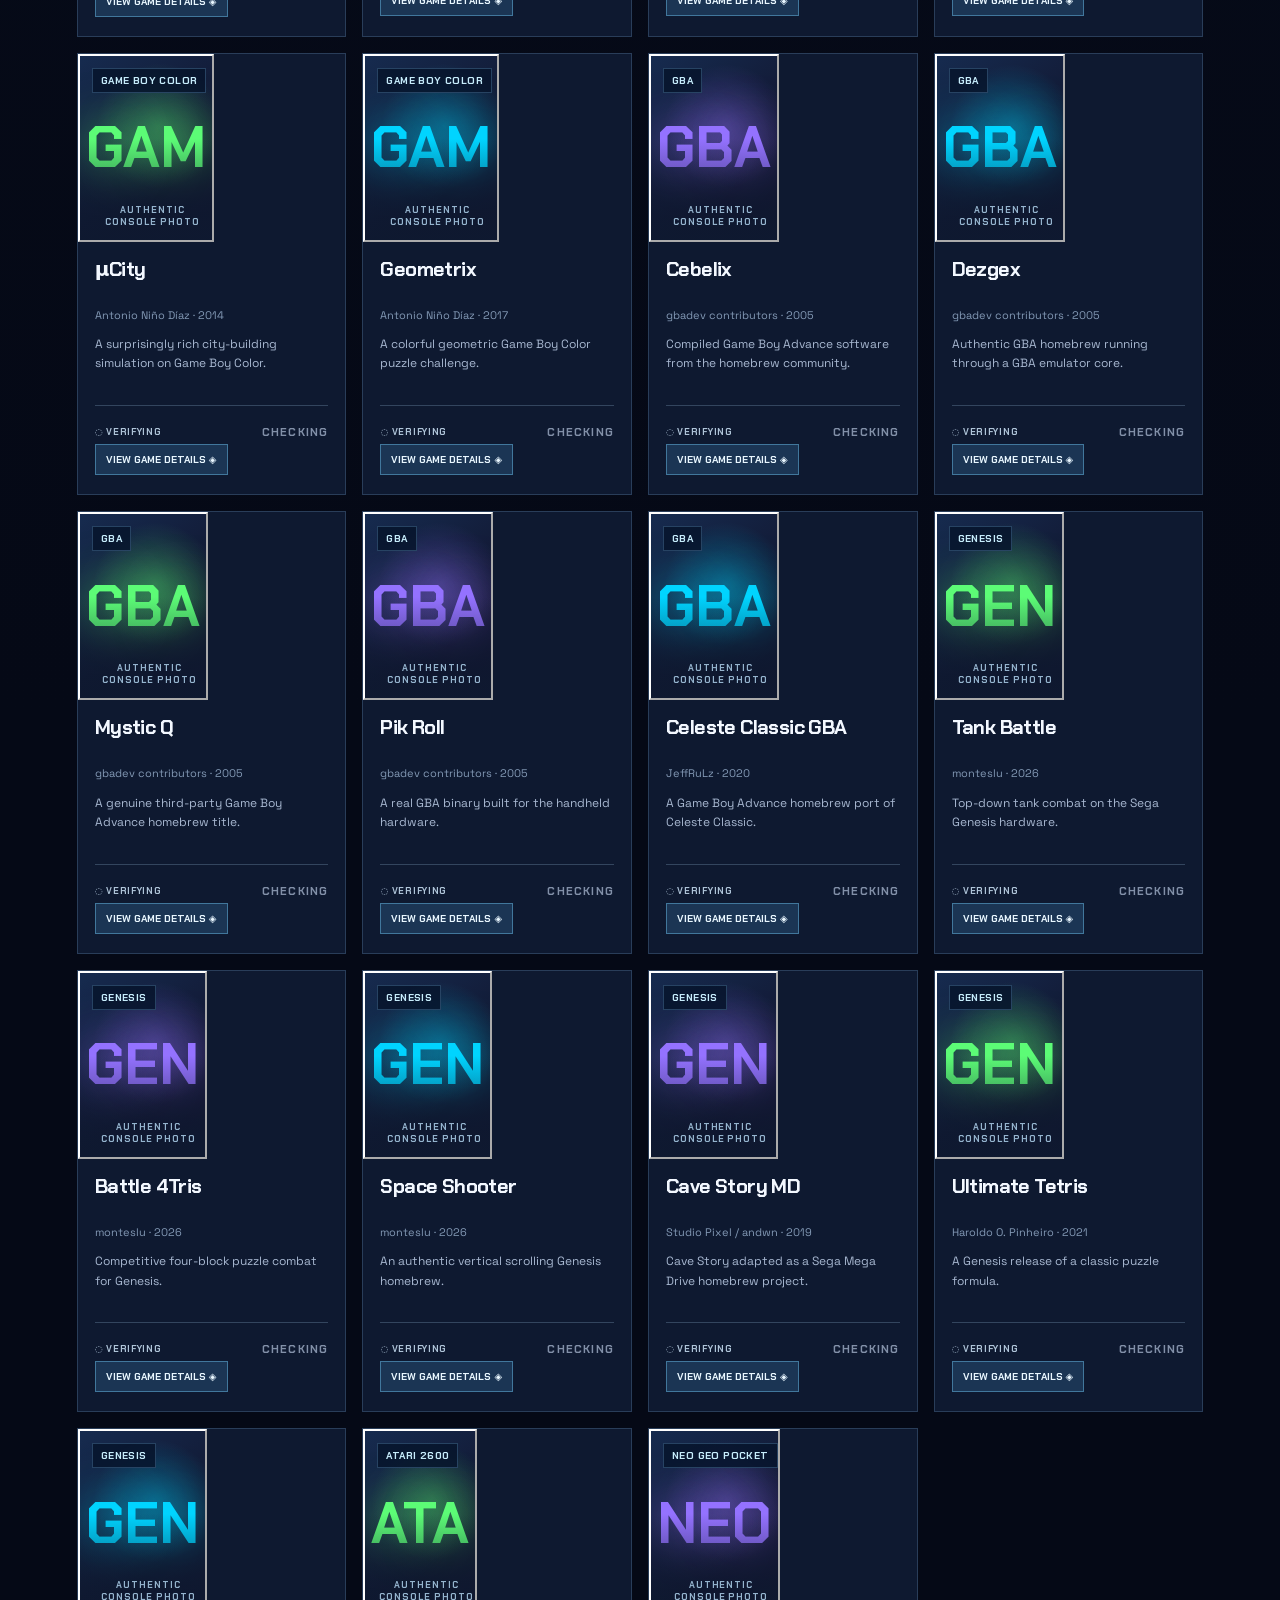
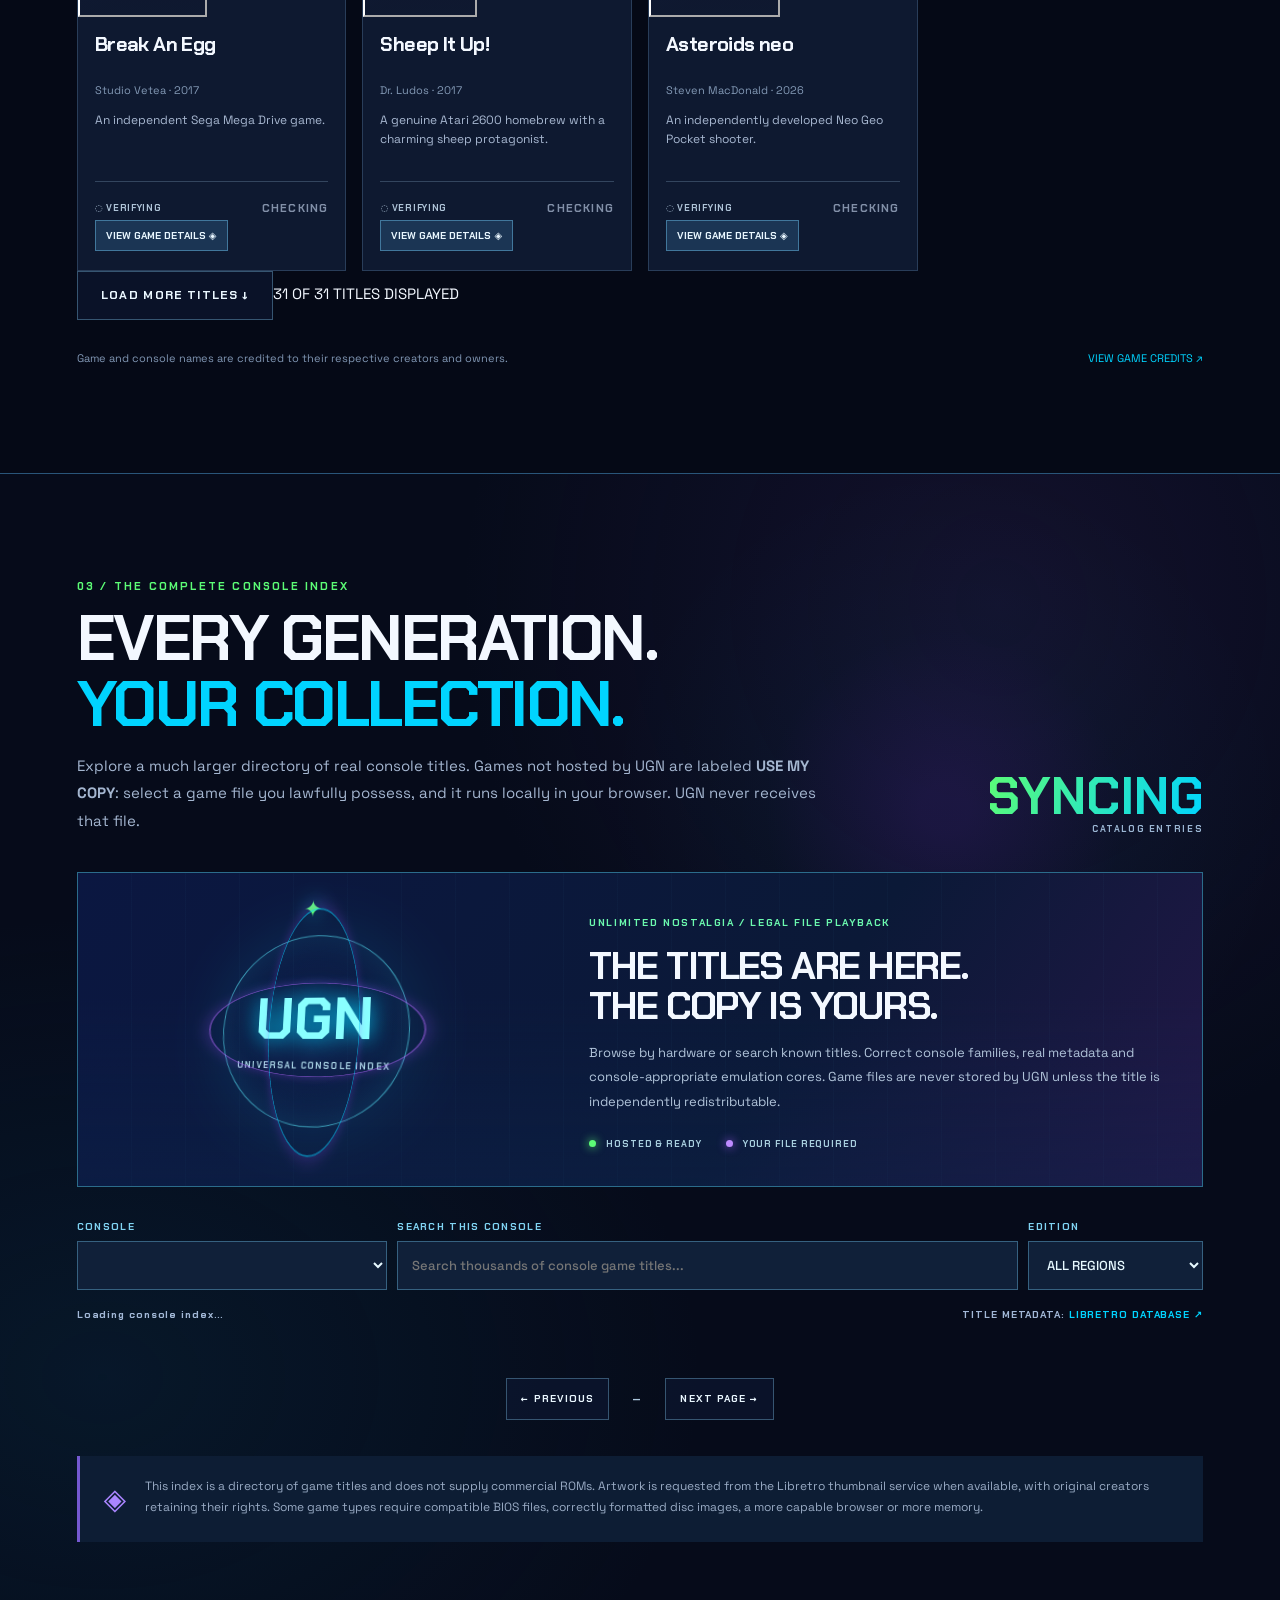
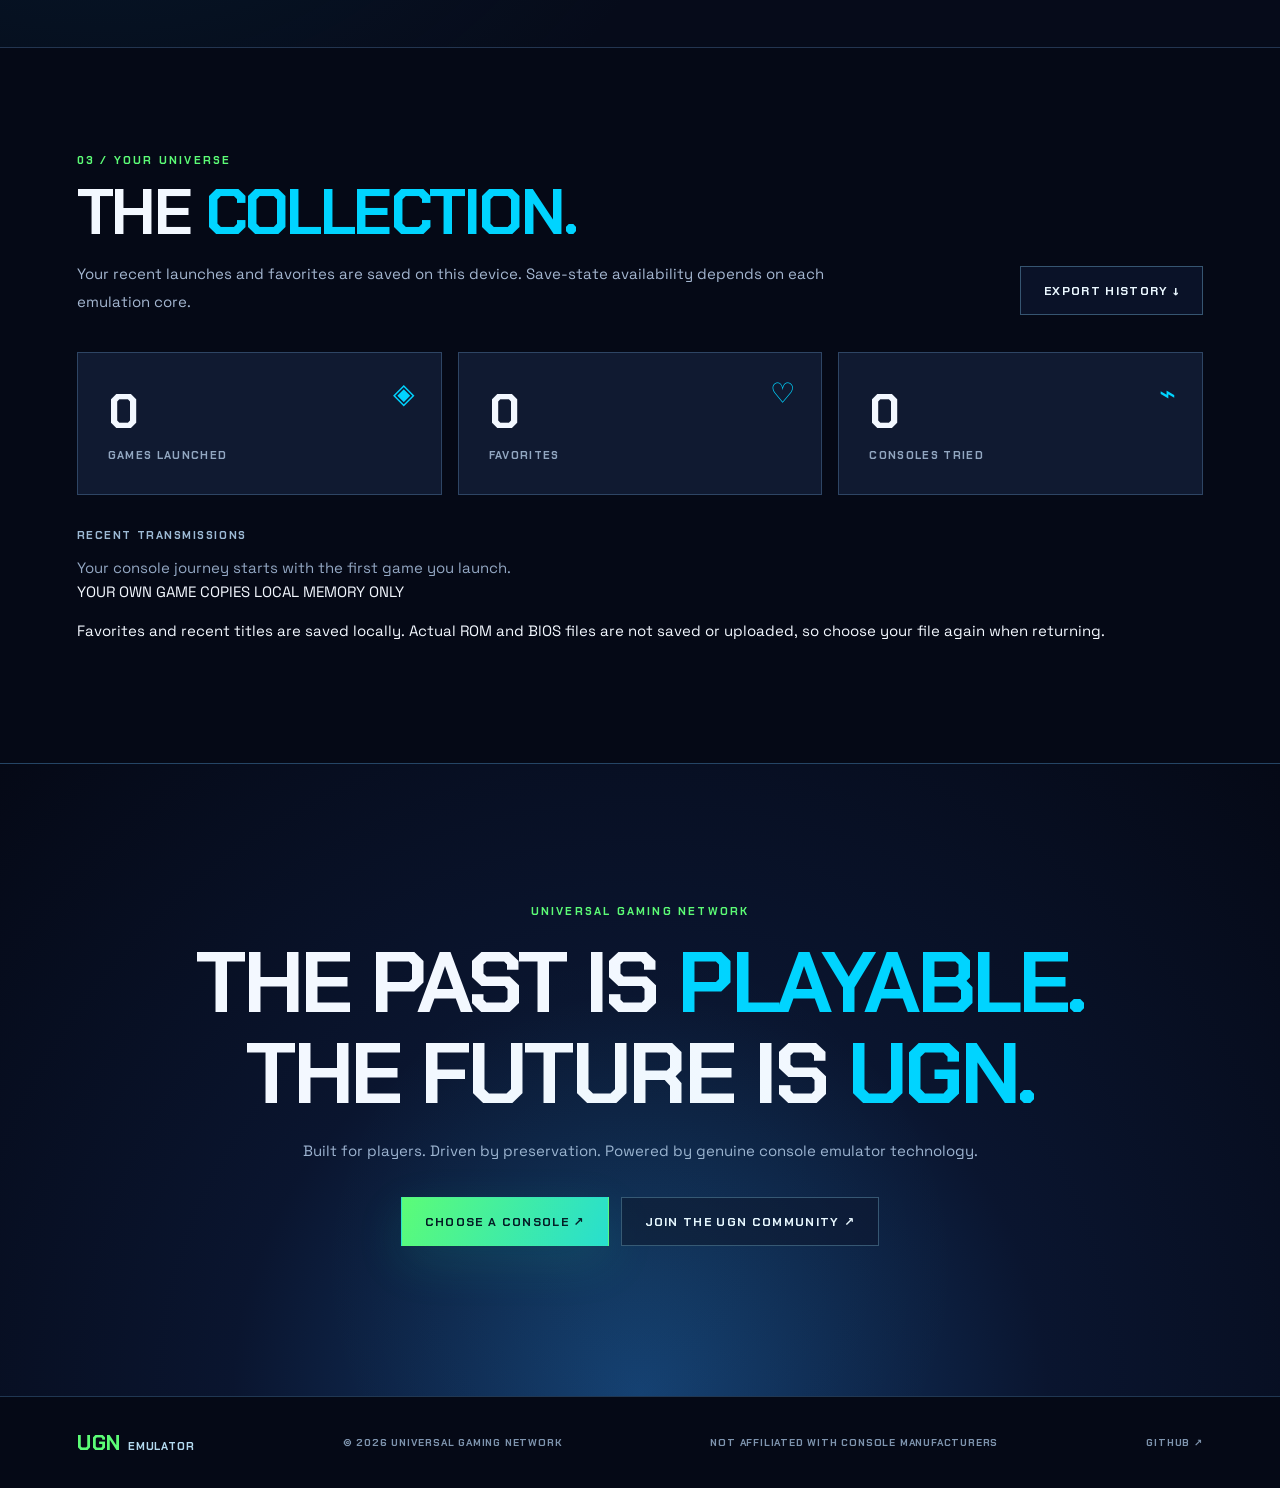
==== commit fd7f22b1: "Add locally remembered owned-game collection and favorites without persisting ROM bytes" ====
--- a/index.html
+++ b/index.html
@@ -44,7 +44,7 @@
   <div class="index-pagination"><button id="index-prev" class="secondary-btn">← PREVIOUS</button><span id="index-page">—</span><button id="index-next" class="secondary-btn">NEXT PAGE →</button></div>
   <div class="archive-legal"><span>◈</span><p>This index is a directory of game titles and does not supply commercial ROMs. Artwork is requested from the Libretro thumbnail service when available, with original creators retaining their rights. Some game types require compatible BIOS files, correctly formatted disc images, a more capable browser or more memory.</p></div>
  </section>
- <section class="section collection-section" id="collection"><div class="section-top"><div><div class="section-eyebrow">03 / YOUR UNIVERSE</div><h2>THE <em>COLLECTION.</em></h2><p>Your recent launches and favorites are saved on this device. Save-state availability depends on each emulation core.</p></div><button class="secondary-btn export-button" id="export-history">EXPORT HISTORY ↓</button></div><div class="collection-stats"><div><span>◈</span><strong id="stat-played">0</strong><small>GAMES LAUNCHED</small></div><div><span>♡</span><strong id="stat-favorites">0</strong><small>FAVORITES</small></div><div><span>⌁</span><strong id="stat-consoles">0</strong><small>CONSOLES TRIED</small></div></div><div class="recent-head">RECENT TRANSMISSIONS</div><div id="recent-list" class="recent-list"></div></section>
+ <section class="section collection-section" id="collection"><div class="section-top"><div><div class="section-eyebrow">03 / YOUR UNIVERSE</div><h2>THE <em>COLLECTION.</em></h2><p>Your recent launches and favorites are saved on this device. Save-state availability depends on each emulation core.</p></div><button class="secondary-btn export-button" id="export-history">EXPORT HISTORY ↓</button></div><div class="collection-stats"><div><span>◈</span><strong id="stat-played">0</strong><small>GAMES LAUNCHED</small></div><div><span>♡</span><strong id="stat-favorites">0</strong><small>FAVORITES</small></div><div><span>⌁</span><strong id="stat-consoles">0</strong><small>CONSOLES TRIED</small></div></div><div class="recent-head">RECENT TRANSMISSIONS</div><div id="recent-list" class="recent-list"></div><div class="owned-collection"><div class="owned-title">YOUR OWN GAME COPIES <span>LOCAL MEMORY ONLY</span></div><p>Favorites and recent titles are saved locally. Actual ROM and BIOS files are not saved or uploaded, so choose your file again when returning.</p><div id="owned-recent-list" class="recent-list"></div></div></section>
 <section class="end-section"><div class="end-glow"></div><div class="section-eyebrow">UNIVERSAL GAMING NETWORK</div><h2>THE PAST IS <em>PLAYABLE.</em><br>THE FUTURE IS <em>UGN.</em></h2><p>Built for players. Driven by preservation. Powered by genuine console emulator technology.</p><div class="end-actions"><a class="primary-btn" href="#systems">CHOOSE A CONSOLE ↗</a><a class="secondary-btn" href="https://discord.universalgaming.us/" target="_blank" rel="noopener noreferrer">JOIN THE UGN COMMUNITY ↗</a></div></section></main>
 <footer><a href="#home" class="footer-logo">UGN <span>EMULATOR</span></a><span>© 2026 UNIVERSAL GAMING NETWORK</span><span>NOT AFFILIATED WITH CONSOLE MANUFACTURERS</span><a href="https://github.com/Universal-Gaming/UGN-Emulator" target="_blank" rel="noopener noreferrer">GITHUB ↗</a></footer>
 <dialog id="title-dialog" class="title-dialog" aria-labelledby="title-name">
--- a/visual-world.css
+++ b/visual-world.css
@@ -0,0 +1,41 @@
+/* UGN GALACTIC ARCHIVE — visual direction from user's four supplied references.
+   Cinematic concept imagery on entry; actual walkable three.js scenes after entry. */
+.concept-backdrop{position:absolute;inset:0;z-index:-2;overflow:hidden;opacity:1;pointer-events:none;transition:opacity 1.2s ease;isolation:isolate}
+.concept-backdrop img{width:100%;height:100%;object-fit:cover;object-position:center center;filter:saturate(1.14) contrast(1.07) brightness(.74);transform:scale(1.045);animation:concept-float 25s ease-in-out infinite alternate}
+.concept-backdrop:after{content:"";position:absolute;inset:0;background:linear-gradient(90deg,#030816f0 0,#030816e5 25%,#03081680 54%,#0308160c 93%),linear-gradient(0deg,#030816ee,transparent 28%,#020612aa)}
+.galactic-world.world-active .concept-backdrop{opacity:0}
+.concept-caption{position:absolute;right:clamp(22px,5vw,85px);bottom:160px;z-index:1;max-width:300px;text-align:right;font:700 10px var(--display);letter-spacing:.16em;color:#b0e9ff;text-shadow:0 2px 10px #000;transition:opacity .6s}
+.concept-caption span{display:block;margin-top:5px;color:#a1a5d3;font-size:9px}
+.galactic-world.world-active .concept-caption{opacity:0}
+@keyframes concept-float{from{transform:scale(1.04) translateX(-.5%)}to{transform:scale(1.115) translateX(.5%)}}
+.galactic-world:not(.world-active) .world-vignette{background:linear-gradient(90deg,#030816a6,#03081647 70%,#0308161f),linear-gradient(0deg,#030816f0,transparent 35%,transparent 65%,#050b1b88)}
+.galactic-world:not(.world-active) .world-intro{text-shadow:0 7px 30px #0009}
+.galactic-world:not(.world-active) .world-intro p{color:#d7e6f9}
+.galactic-world:not(.world-active) .world-intro h1{filter:drop-shadow(0 6px 23px #000c)}
+.design-locations{max-width:1590px;margin:0 auto;padding:96px clamp(20px,6vw,105px) 105px;position:relative;background:radial-gradient(ellipse at 50% 0,#22164d66,#050916 69%)}
+.design-locations:before{content:"";position:absolute;left:50%;top:25px;width:420px;transform:translateX(-50%);height:1px;background:linear-gradient(90deg,transparent,#00d4ff,transparent)}
+.locations-heading{text-align:center;margin:0 auto 35px}
+.locations-heading>span{font:700 10px var(--display);color:#5cfc76;letter-spacing:.2em}
+.locations-heading>strong{display:block;margin:13px 0 9px;font:700 clamp(35px,4.5vw,65px)/1.03 var(--display);letter-spacing:-.05em}
+.locations-heading p{color:#9db8d1;margin:0}
+.locations-grid{display:grid;grid-template-columns:repeat(2,minmax(0,1fr));gap:18px}
+.location-card{position:relative;isolation:isolate;overflow:hidden;min-height:300px;aspect-ratio:16/9;padding:26px;display:flex;flex-direction:column;justify-content:end;align-items:start;text-align:left;background:#0a1b37;border:1px solid #385472;color:white;transition:transform .28s,border-color .28s,box-shadow .28s}
+.location-card:hover{border-color:#00d4ff;transform:translateY(-7px);box-shadow:0 30px 85px #0009,0 0 45px #00d4ff12}
+.location-card img{position:absolute;inset:0;z-index:-2;width:100%;height:100%;object-fit:cover;transition:transform .75s,filter .75s;filter:brightness(.76) saturate(1.10)}
+.location-card:hover img{transform:scale(1.11);filter:brightness(.94) saturate(1.12)}
+.location-card:before{content:"";position:absolute;inset:0;background:linear-gradient(0deg,#040916f3 0,#0610208e 42%,transparent 80%);z-index:-1}
+.location-index{display:block;margin-bottom:9px;font:700 10px var(--display);letter-spacing:.16em;color:#5cfc76;text-shadow:0 2px 7px #000}
+.location-card strong{font:700 clamp(24px,2.6vw,39px)/1.1 var(--display);letter-spacing:-.04em;text-shadow:0 5px 13px #000}
+.location-card small{margin-top:11px;color:#afe9ff;font:700 10px var(--display);letter-spacing:.11em}
+.location-card:after{content:"";position:absolute;width:40px;height:40px;top:18px;right:18px;border-right:2px solid #00d4ff;border-top:2px solid #00d4ff;opacity:.8;transition:width .2s,height .2s}
+.location-card:hover:after{width:58px;height:58px}
+.room-design-preview{width:100%;height:145px;object-fit:cover;display:block;border:1px solid #426a8a;border-radius:4px;margin:13px 0 16px;filter:brightness(.85)}
+/* The loading picture disappears as the real emulator becomes playable. */
+.player-viewport{isolation:isolate}
+.player-boot-overlay{position:absolute;inset:0;z-index:4;display:grid;justify-items:center;align-content:center;gap:16px;background:linear-gradient(0deg,#04091ce8,#060e30b5),url("./assets/console-play-station.webp") center/cover;color:#fff;pointer-events:none;transition:opacity .45s,visibility .45s}
+.player-boot-overlay:before{content:"";width:clamp(80px,12vw,140px);height:clamp(80px,12vw,140px);border:2px solid #30eaff;border-radius:50%;box-shadow:inset 0 0 40px #00d4ff28,0 0 45px #00d4ff35;animation:boot-pulse 1.8s ease-in-out infinite}
+.player-boot-overlay strong{font:700 clamp(22px,3vw,38px) var(--display);letter-spacing:.07em;text-shadow:0 4px 14px #000;text-align:center;padding:0 20px}
+.player-boot-overlay small{font:700 11px var(--display);letter-spacing:.2em;color:#72fcd1;text-shadow:0 0 12px #00d4ff}
+.player-viewport.boot-complete .player-boot-overlay{opacity:0;visibility:hidden}
+@keyframes boot-pulse{0%,100%{transform:scale(.85);box-shadow:0 0 18px #27eafa33}50%{transform:scale(1.08);box-shadow:0 0 65px #27eafaaa}}
+@media(max-width:860px){.design-locations{padding:65px 22px}.locations-grid{gap:10px}.location-card{padding:17px;min-height:215px}.location-card strong{font-size:clamp(20px,4vw,28px)}.concept-backdrop img{object-position:56% center}}@media(max-width:600px){.locations-grid{grid-template-columns:1fr}.location-card{min-height:235px}.concept-backdrop img{filter:brightness(.65);object-position:55% center}.concept-backdrop:after{background:linear-gradient(90deg,#030816c4,#03081660 100%),linear-gradient(0deg,#030816ea,transparent 43%)}.concept-caption{bottom:155px;right:15px;font-size:8px}.concept-caption span{display:none}}@media(prefers-reduced-motion:reduce){.concept-backdrop img,.location-card img,.player-boot-overlay:before{animation:none!important}.location-card,.concept-backdrop,.player-boot-overlay{transition:none!important}}
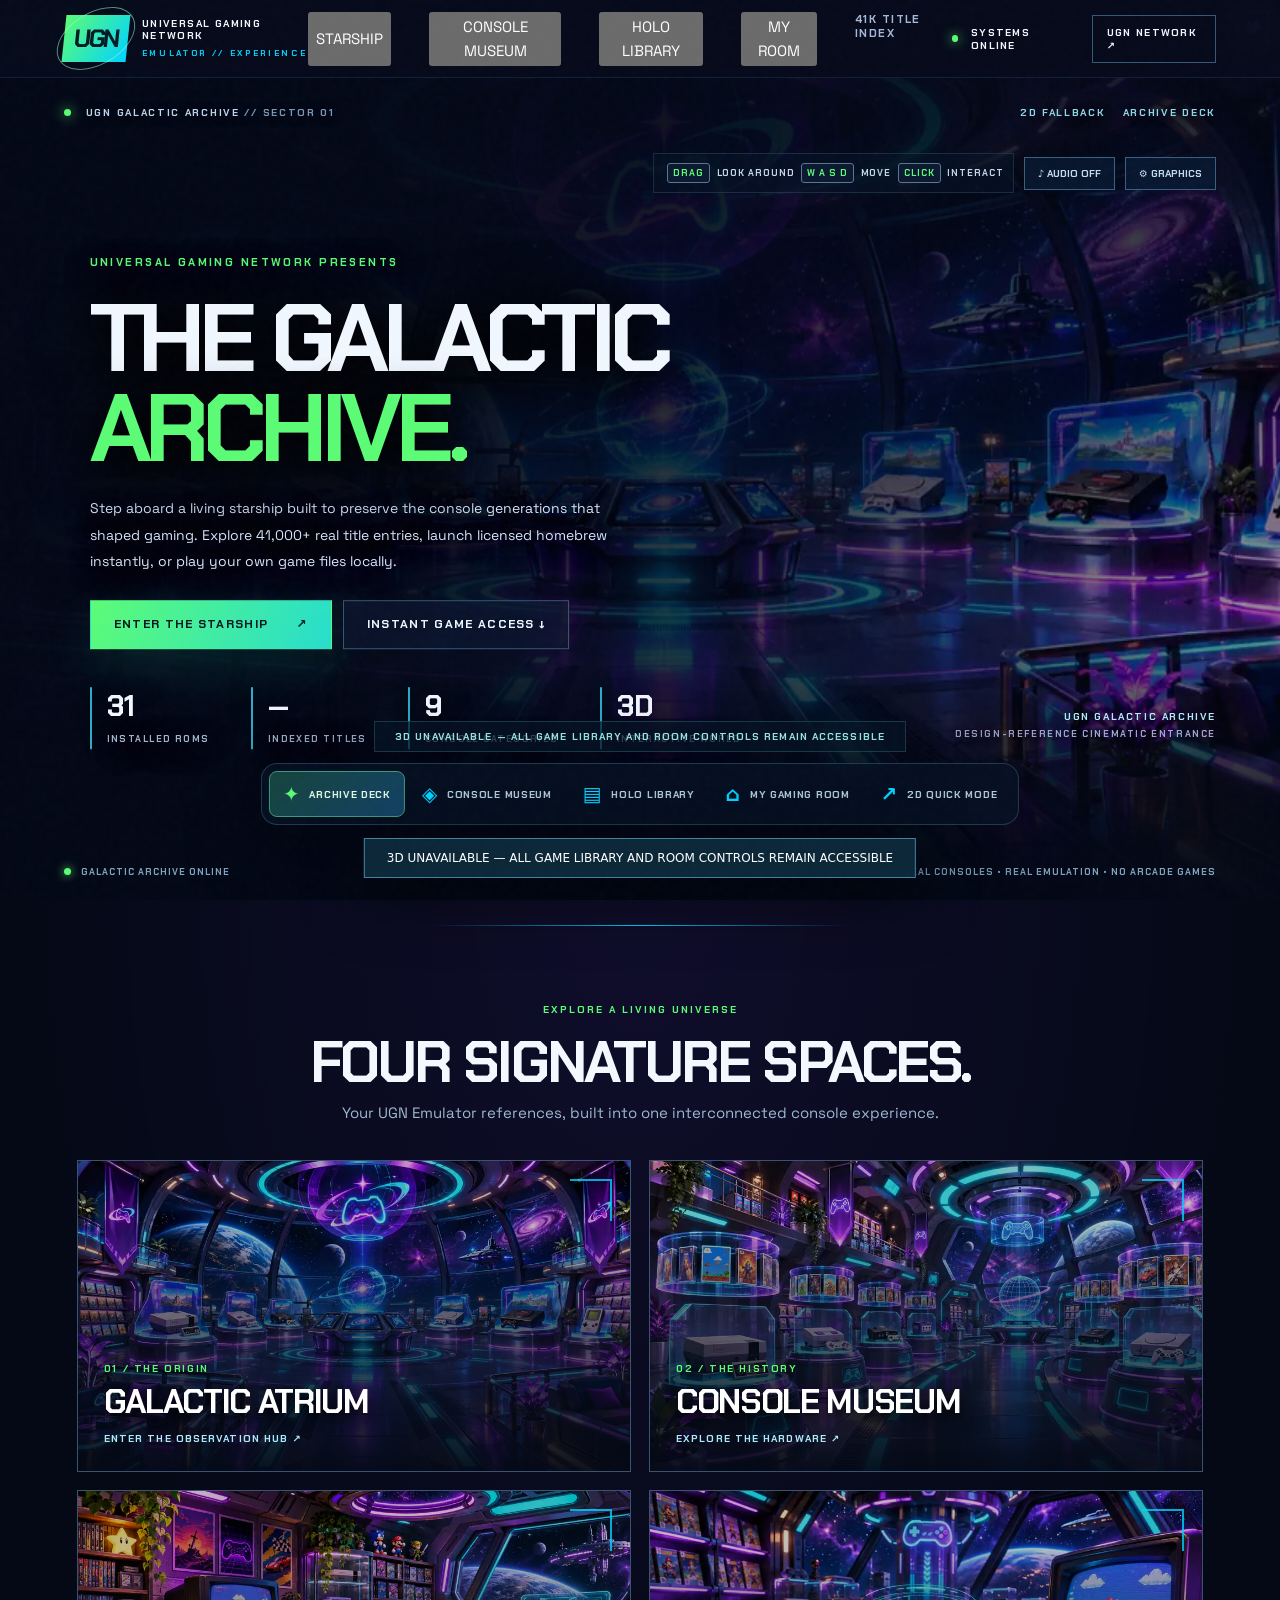
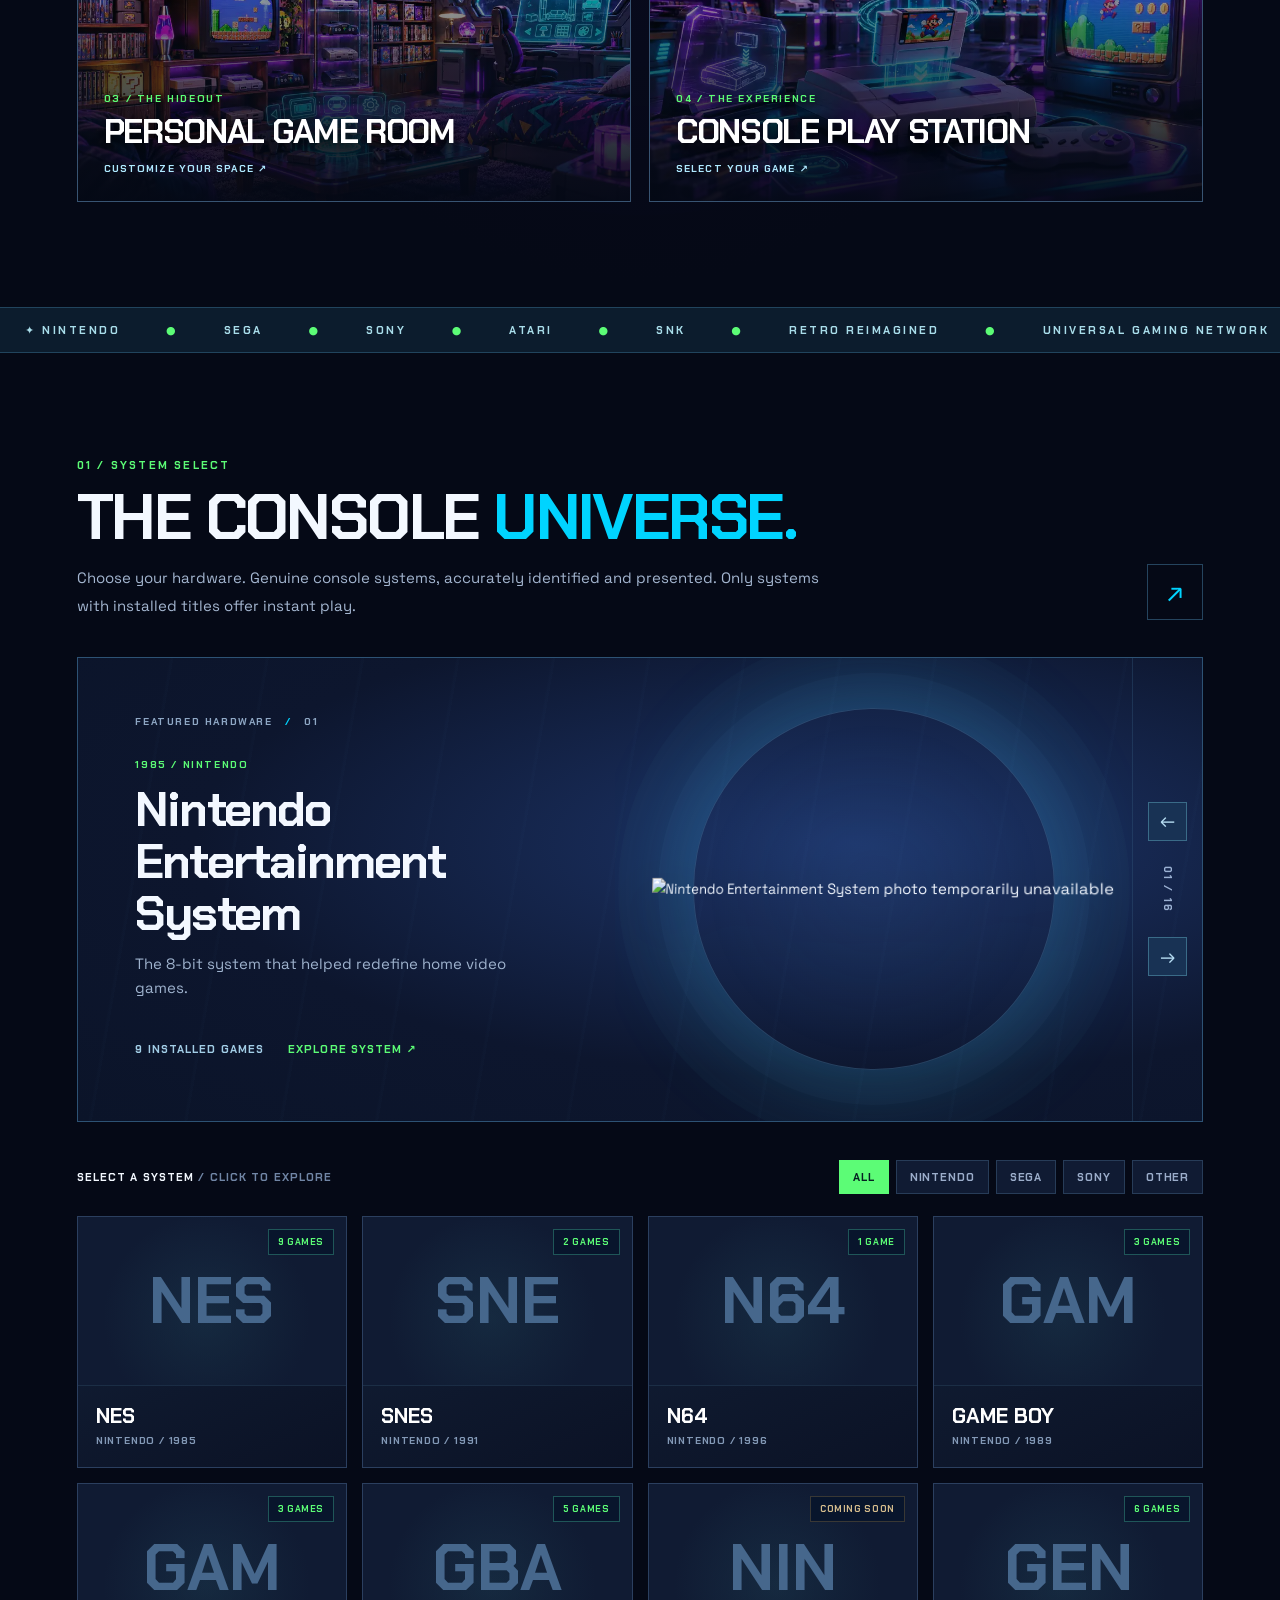
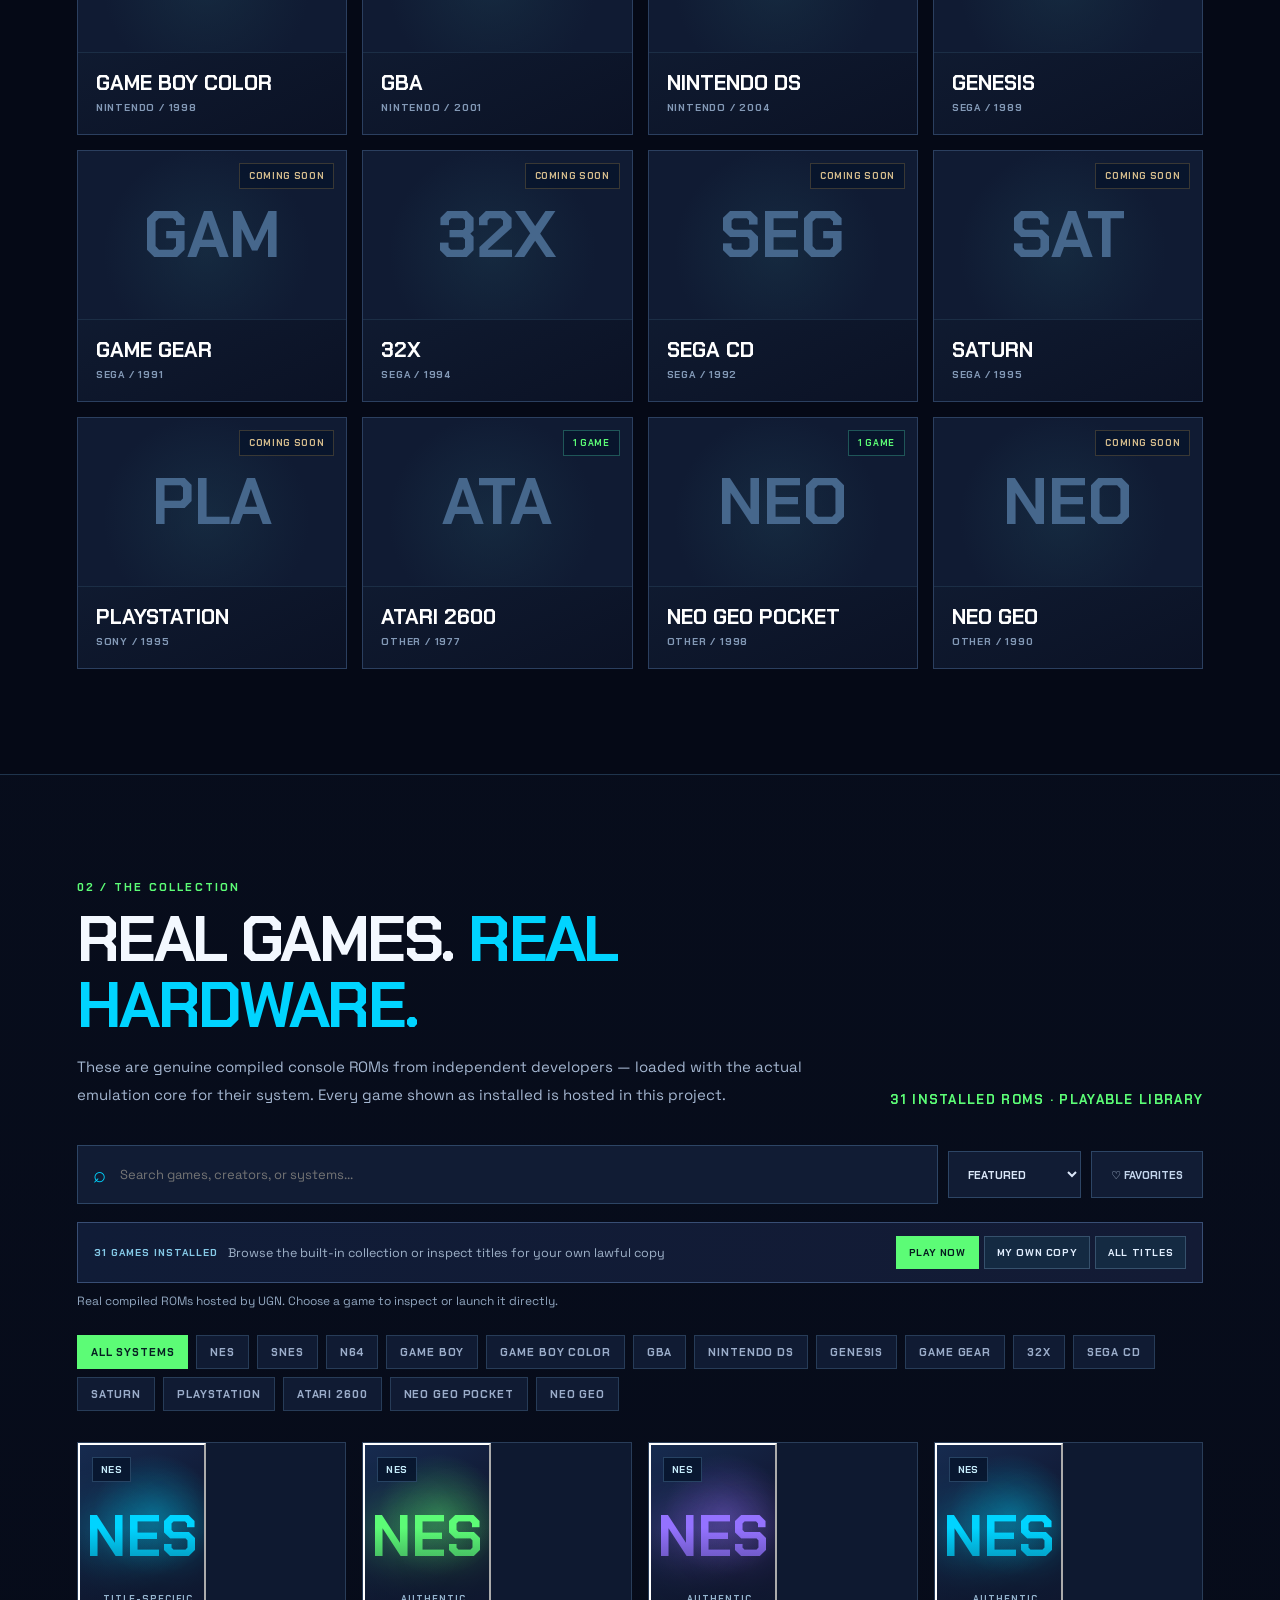
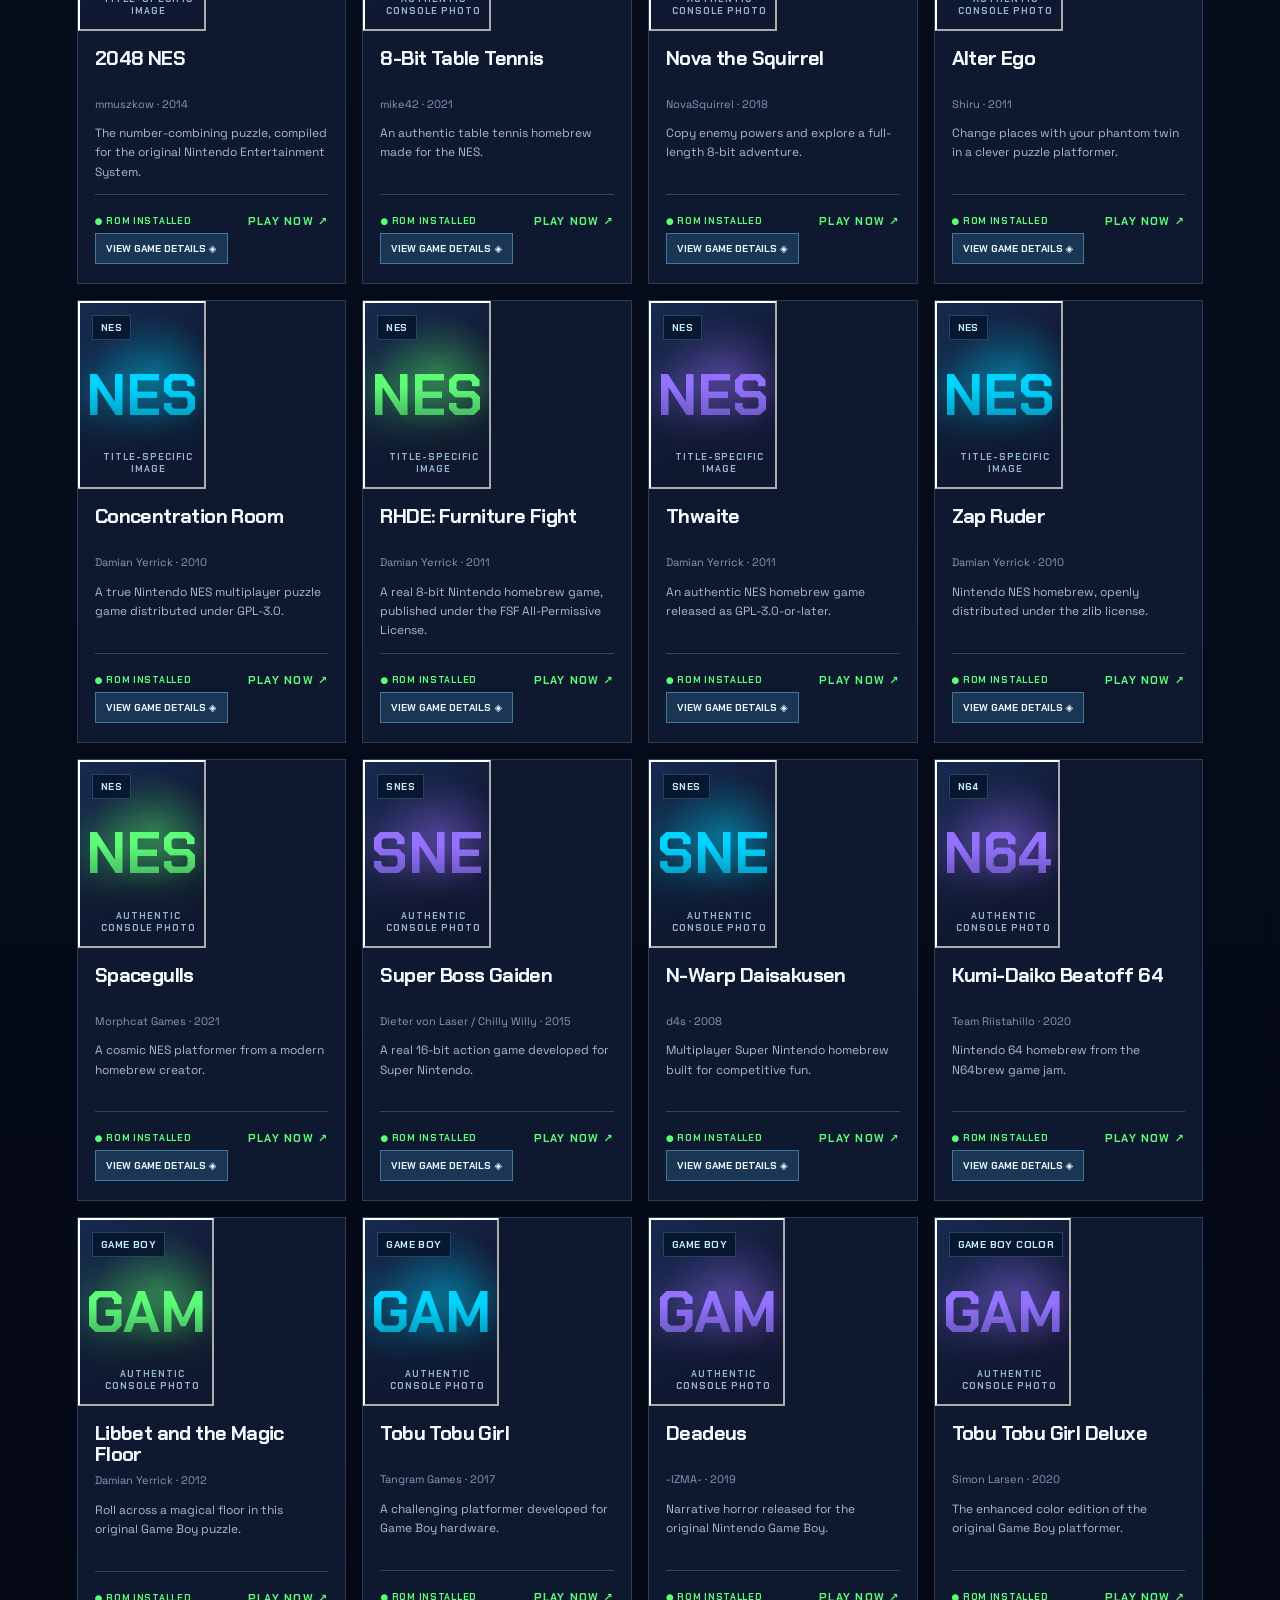
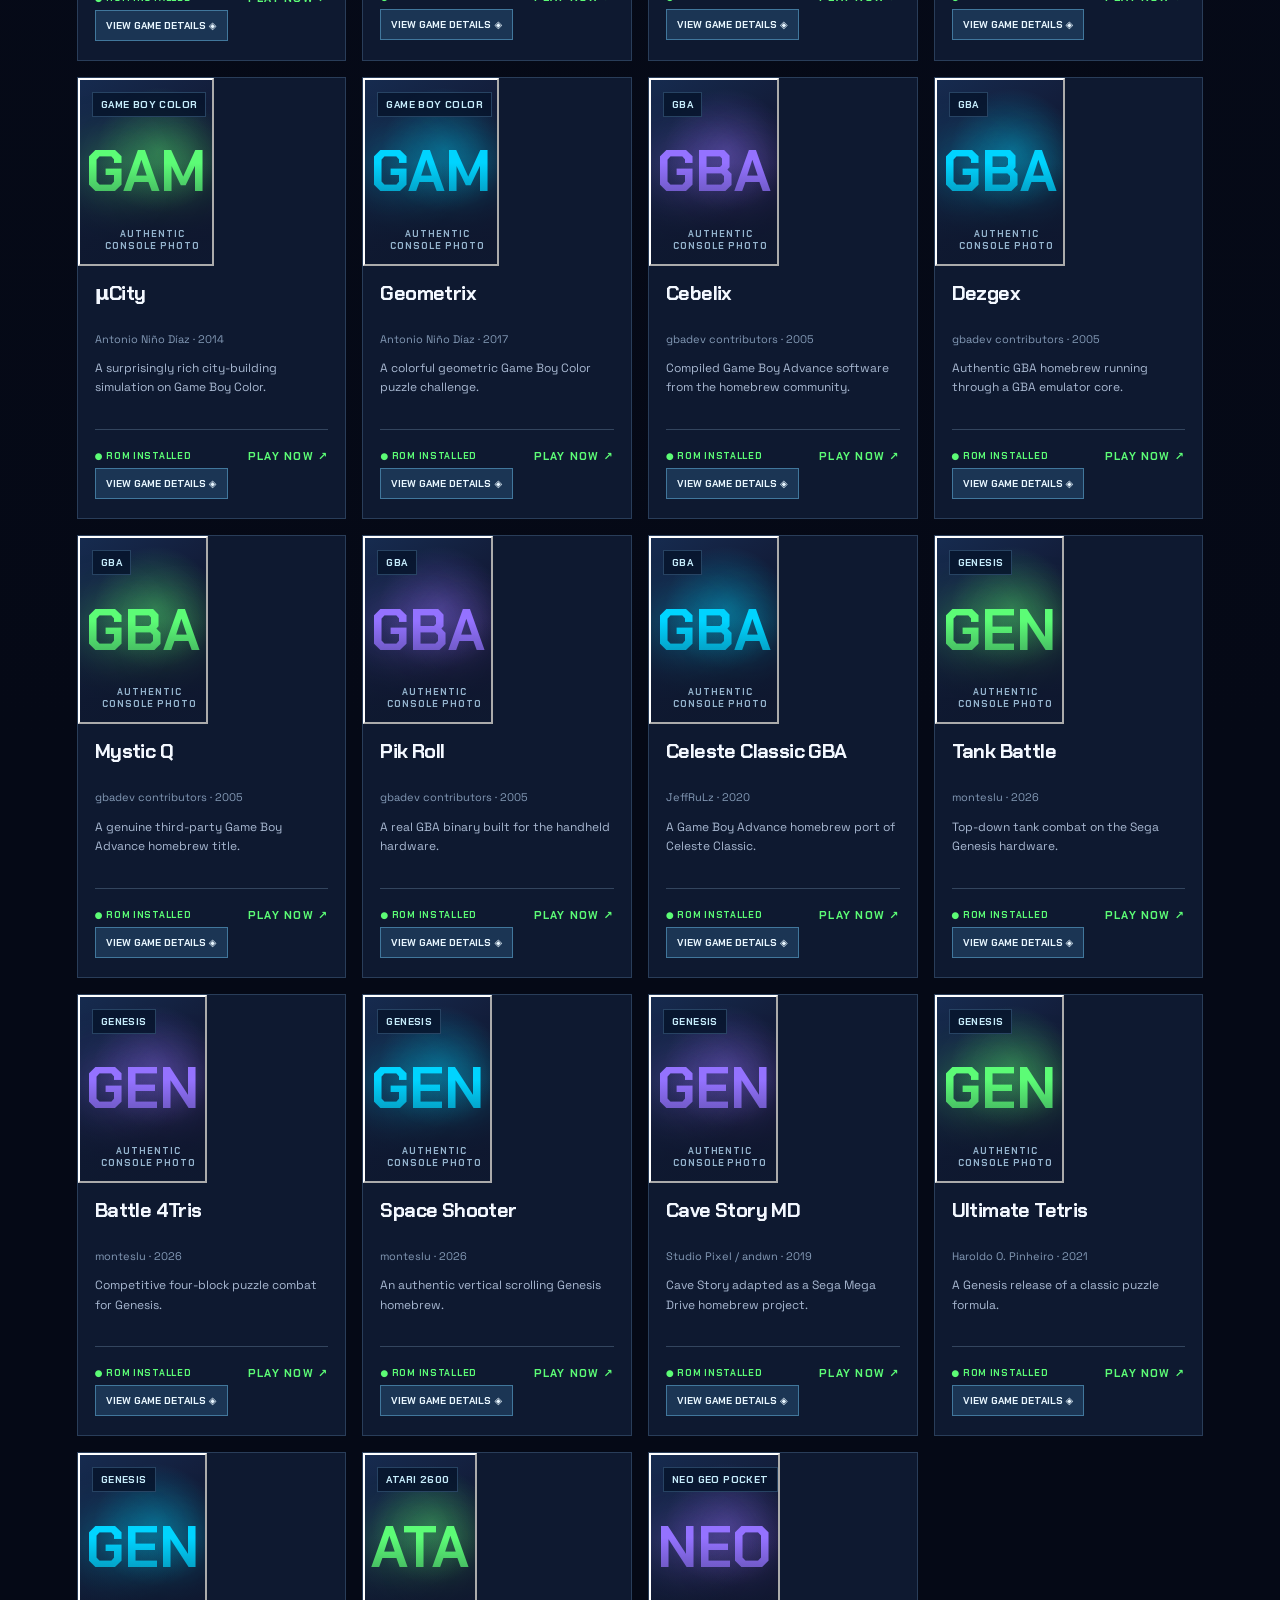
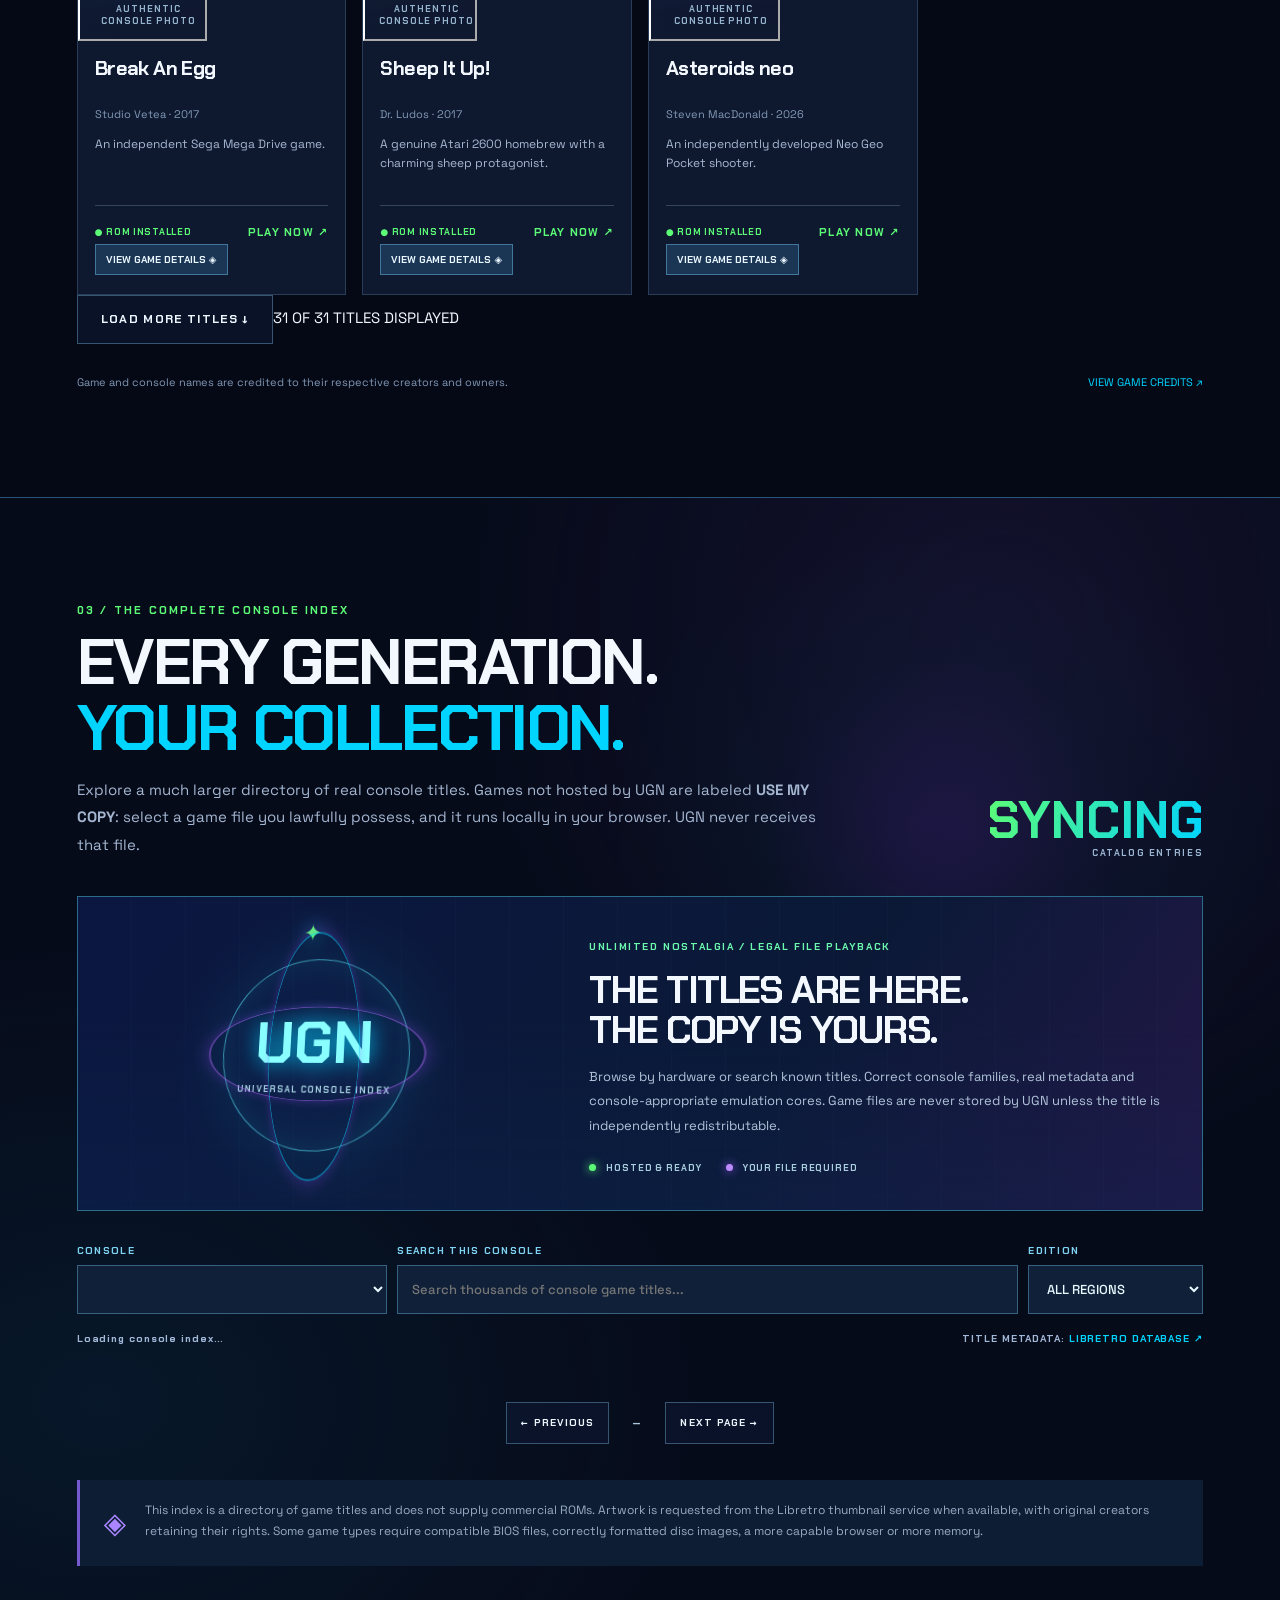
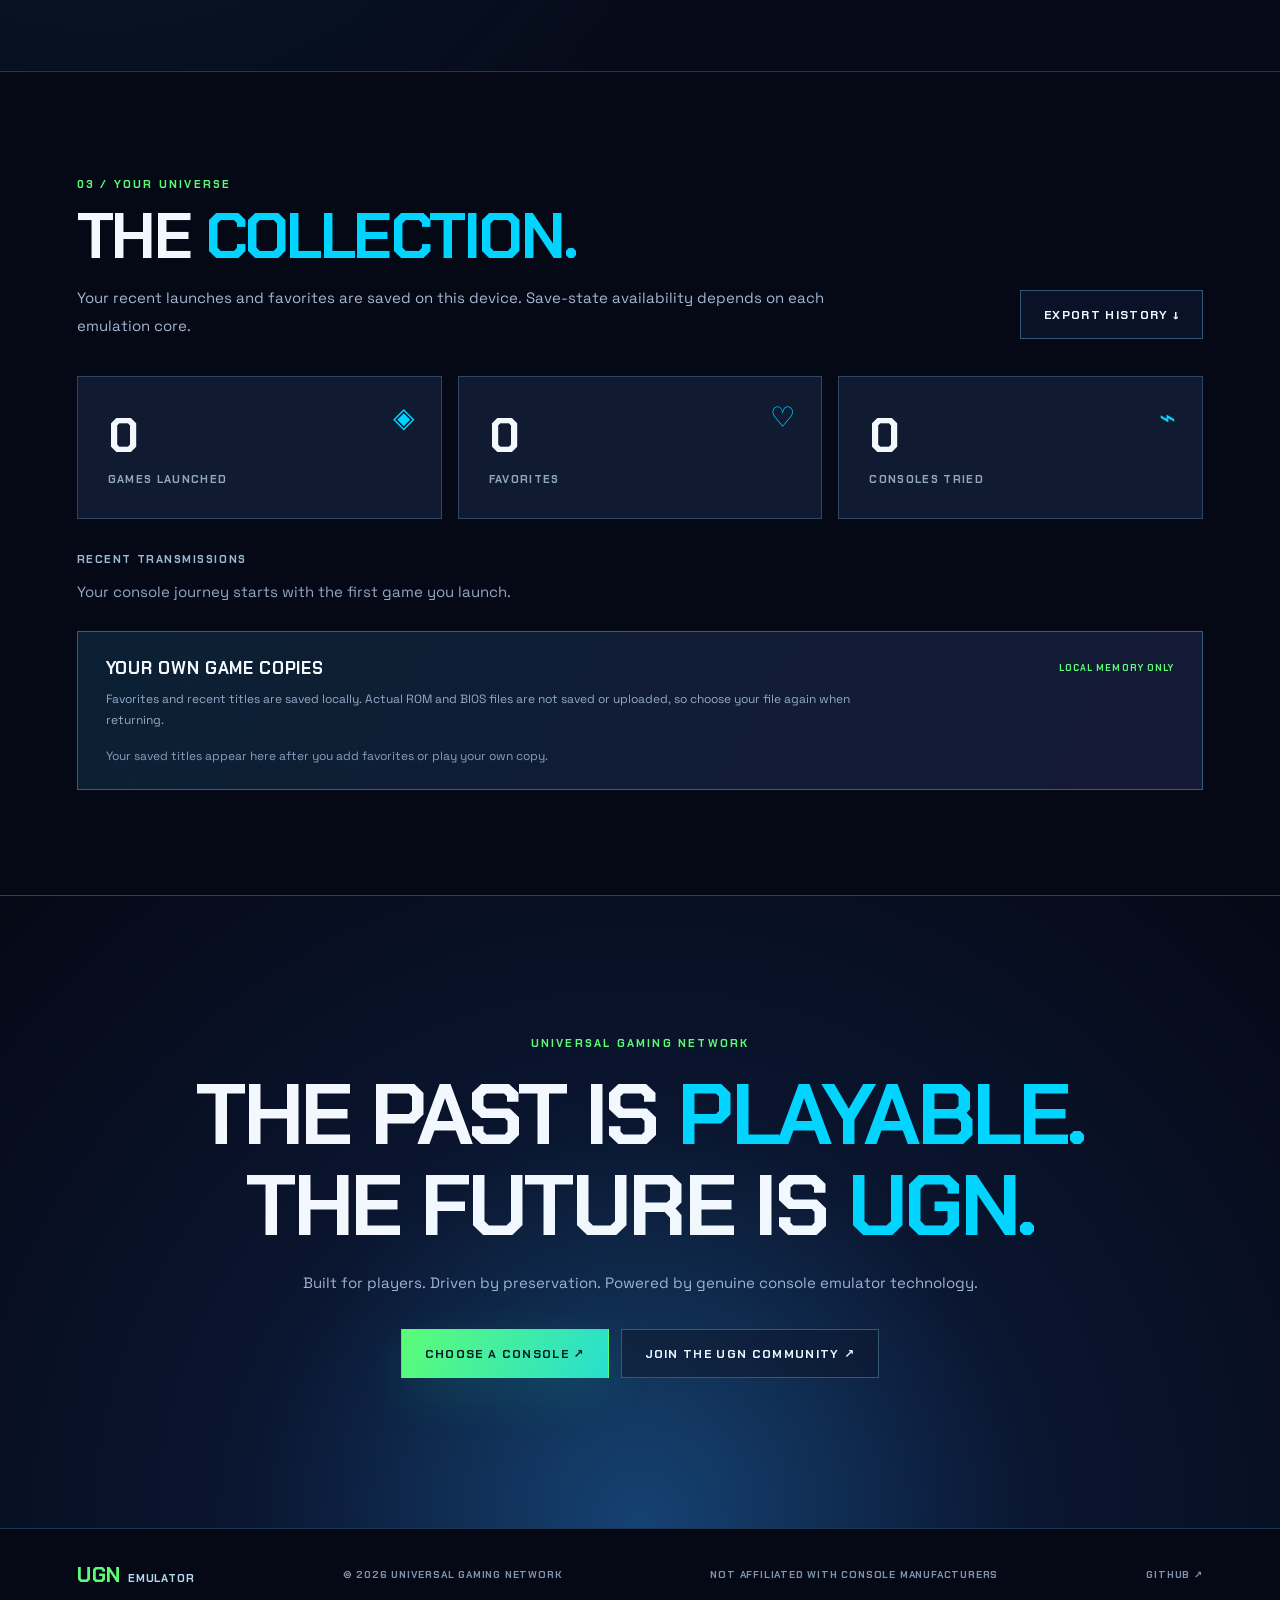
==== commit 09507e4d: "Build complete UGN photo-matched gaming room editor with furniture, featured consoles, scenes and ba" ====
--- a/index.html
+++ b/index.html
@@ -22,7 +22,134 @@
 <div class="world-caption"><div><i></i> GALACTIC ARCHIVE ONLINE</div><span>REAL CONSOLES • REAL EMULATION • NO ARCADE GAMES</span></div>
 <aside id="exhibit-panel" class="world-panel" hidden aria-label="Selected console details"><div class="panel-eyebrow">CONSOLE EXHIBIT <button id="close-exhibit" aria-label="Close exhibit">✕</button></div><div id="exhibit-preview" class="exhibit-preview"><img id="exhibit-photo" alt="Console exhibit photography"></div><div class="exhibit-headline"><span id="exhibit-maker">NINTENDO / 1985</span><h2 id="exhibit-title">Console</h2><p id="exhibit-about">Historical console exhibit</p></div><div class="panel-library-label">INSTALLED CONSOLE GAMES</div><div id="exhibit-game-list" class="exhibit-game-list"></div><button id="exhibit-view-library" class="primary-btn panel-wide">EXPLORE ALL TITLES FOR THIS CONSOLE ↗</button><button id="exhibit-open-own" class="secondary-btn panel-wide">USE A COPY I OWN ⤓</button></aside>
 <aside id="holo-shelf" class="world-panel holo-shelf-panel" hidden aria-label="Interactive holographic game collection"><div class="panel-eyebrow">HOLOGRAPHIC GAME ARCHIVE <button id="close-holo-shelf" aria-label="Close holographic library">✕</button></div><h2>THE <em>VAULT.</em></h2><p>Authentic compiled console games. Rotate the cases, inspect the title, and launch the real ROM.</p><label class="holo-search">⌕ <input id="holo-search-input" placeholder="Search the game universe..." aria-label="Search holographic game library"></label><div class="holo-shelf-viewport"><div class="holo-shelf-track" id="holo-shelf-track"></div></div><div class="holo-shelf-navigation"><button id="holo-prev" aria-label="Previous game">←</button><span id="holo-counter">01 / 31</span><button id="holo-next" aria-label="Next game">→</button></div><div class="holo-selected"><strong id="holo-selected-name">Choose a game</strong><span id="holo-selected-system">CONSOLE / YEAR</span><p id="holo-selected-desc"></p><button class="primary-btn panel-wide" id="holo-play">BOOT SELECTED ROM ↗</button><button class="secondary-btn panel-wide" id="holo-all-games">BROWSE 41,000+ CONSOLE TITLES ↗</button></div></aside>
-<aside id="room-panel" class="world-panel room-panel" hidden aria-label="Personal gaming room customization"><div class="panel-eyebrow">YOUR PRIVATE UGN GAMING SPACE <button id="close-room" aria-label="Close room controls">✕</button></div><h2>YOUR <em>ROOM.</em></h2><img class="room-design-preview" src="./assets/personal-gaming-room.webp" alt="UGN retro room design reference showing CRT console setup, gaming shelves and galactic windows" loading="lazy"><p>Customize an actual 3D space. Your layout and preferences are stored locally on this device.</p><label>ROOM STYLE<select id="room-preset"><option value="retro80">1980s Retro Room</option><option value="bedroom90">1990s Gamer Bedroom</option><option value="era2000">Early 2000s Setup</option><option value="ugn">Futuristic UGN Lounge</option><option value="collector">Premium Collector's Room</option><option value="cosmic">Cosmic Observation Room</option></select></label><label>WALL FINISH<select id="room-walls"><option value="navy">Deep Space Navy</option><option value="purple">Galactic Purple</option><option value="gray">Retro Gray</option><option value="dark">Obsidian</option><option value="cream">Warm Ivory</option></select></label><label>FLOOR FINISH<select id="room-floor"><option value="metal">Futuristic Metal</option><option value="wood">Retro Wood</option><option value="carpet">Soft Carpet</option><option value="tile">Collector's Tile</option></select></label><label>LIGHTING<select id="room-lights"><option value="cyan">Electric Cyan</option><option value="violet">Galactic Violet</option><option value="green">UGN Green</option><option value="warm">Warm Retro</option><option value="white">Bright Gallery</option></select></label><div class="panel-library-label">ADD FURNITURE TO YOUR ROOM</div><div class="furniture-tools"><button data-furniture="crt">+ CRT TV</button><button data-furniture="console">+ CONSOLE</button><button data-furniture="sofa">+ SOFA</button><button data-furniture="shelf">+ GAME SHELF</button><button data-furniture="lamp">+ LAMP</button><button data-furniture="poster">+ POSTER</button></div><div class="furniture-editor"><div>SELECTED OBJECT <b id="furniture-selected">NONE</b></div><div><button id="furniture-rotate" title="Rotate selected furniture">↻ ROTATE</button><button id="furniture-delete" title="Remove selected furniture">✕ REMOVE</button><button id="room-reset" title="Reset room">RESET</button></div></div><p class="room-tip">Drag a piece of furniture across the room floor to reposition it. Your changes save automatically.</p><button class="primary-btn panel-wide" id="room-play-game">LAUNCH A CONSOLE GAME ↗</button><button class="secondary-btn panel-wide" id="return-archive">RETURN TO ARCHIVE ↗</button></aside>
+<aside id="room-panel" class="world-panel room-panel" hidden aria-label="UGN personal gaming room editor">
+  <div class="panel-eyebrow">UGN // PERSONAL QUARTERS <button id="close-room" aria-label="Close room editor">✕</button></div>
+  <h2>THE <em>GAMING ROOM.</em></h2>
+  <p class="room-panel-lede">A furnished retro-futuristic space-station room. Choose an era, customize every detail, and save your own setup on this device.</p>
+  <div class="room-reference-wrap">
+    <img class="room-design-preview" src="./assets/personal-gaming-room.webp" alt="UGN room design reference: 1990s CRT, wood game shelves, glass console cabinet, desk, bed and panoramic planet window" loading="lazy">
+    <button id="room-show-reference" class="room-compare-button" aria-pressed="false">◈ COMPARE WITH REFERENCE</button>
+  </div>
+  <div class="room-save-status" id="room-save-status" role="status" aria-live="polite"><span class="signal-led"></span> ROOM SAVED TO THIS DEVICE</div>
+  <label class="room-field">ROOM STYLE
+    <select id="room-preset">
+      <option value="photo">UGN Photo-Match Retro Bedroom ★</option>
+      <option value="retro80">1980s Retro Den</option>
+      <option value="bedroom90">1990s Gamer Bedroom</option>
+      <option value="era2000">Early 2000s Gamer Setup</option>
+      <option value="ugn">Futuristic UGN Lounge</option>
+      <option value="collector">Premium Collector Gallery</option>
+      <option value="cosmic">Cosmic Observation Suite</option>
+    </select>
+  </label>
+  <div class="room-view-buttons" role="group" aria-label="Room camera views">
+    <button data-room-view="overview" class="room-view-active">◈ OVERVIEW</button>
+    <button data-room-view="crt">▣ CRT AREA</button>
+    <button data-room-view="collection">▤ DISPLAY</button>
+    <button data-room-view="desk">⌘ DESK</button>
+  </div>
+  <details class="room-editor-section" open>
+    <summary>✦ THEME & ATMOSPHERE</summary>
+    <div class="room-editor-content">
+      <div class="room-field-grid">
+        <label class="room-field">WALL FINISH<select id="room-walls">
+          <option value="navy">Deep Space Navy</option><option value="purple">Galactic Purple</option><option value="gray">Retro Gray</option><option value="dark">Obsidian</option><option value="cream">Warm Ivory</option>
+        </select></label>
+        <label class="room-field">FLOOR MATERIAL<select id="room-floor">
+          <option value="metal">Futuristic Metal</option><option value="wood">Polished Wood</option><option value="carpet">Plush Retro Carpet</option><option value="tile">Collector's Tile</option>
+        </select></label>
+        <label class="room-field">LIGHTING SCENE<select id="room-lights">
+          <option value="cyan">Electric Cyan</option><option value="violet">Galactic Violet</option><option value="green">UGN Neon</option><option value="warm">Cozy Retro Warm</option><option value="white">Bright Gallery</option>
+        </select></label>
+        <label class="room-field">WINDOW VIEW<select id="room-window">
+          <option value="earth">Blue Planet</option><option value="ringed">Ringed Planet</option><option value="nebula">Purple Nebula</option><option value="galaxy">Spiral Galaxy</option><option value="station">Orbiting Space Station</option><option value="stars">Deep Starfield</option>
+        </select></label>
+        <label class="room-field">ATMOSPHERE<select id="room-atmosphere">
+          <option value="neon">Neon Showcase</option><option value="cozy">Cozy Retro Night</option><option value="chill">Chill Night</option><option value="deep">Deep Space</option>
+        </select></label>
+        <label class="room-field">SHELF DENSITY<select id="room-clutter">
+          <option value="curated">Curated Collection</option><option value="packed">Packed Collector Shelves</option><option value="minimal">Minimal & Clean</option>
+        </select></label>
+      </div>
+      <label class="room-check"><input id="room-snap" type="checkbox" checked> SNAP FURNITURE TO GRID</label>
+    </div>
+  </details>
+  <details class="room-editor-section" open>
+    <summary>◫ FURNITURE & DECOR <span id="room-object-count" class="room-object-count"></span></summary>
+    <div class="room-editor-content">
+      <div class="furniture-categories" role="group" aria-label="Furniture categories">
+        <button class="active" data-furniture-category="all">ALL</button>
+        <button data-furniture-category="gaming">GAMING</button>
+        <button data-furniture-category="furniture">FURNITURE</button>
+        <button data-furniture-category="decor">DECOR</button>
+      </div>
+      <div class="furniture-tools">
+        <button data-furniture="crt" data-category="gaming">+ CRT TELEVISION</button>
+        <button data-furniture="console" data-category="gaming">+ RETRO CONSOLE</button>
+        <button data-furniture="cabinet" data-category="gaming">+ GLASS CONSOLE CASE</button>
+        <button data-furniture="shelf" data-category="gaming">+ GAME SHELVES</button>
+        <button data-furniture="stand" data-category="gaming">+ ENTERTAINMENT STAND</button>
+        <button data-furniture="controller" data-category="gaming">+ GAME CONTROLLER</button>
+        <button data-furniture="bed" data-category="furniture">+ GAMER BED</button>
+        <button data-furniture="desk" data-category="furniture">+ COMPUTER DESK</button>
+        <button data-furniture="chair" data-category="furniture">+ GAMING CHAIR</button>
+        <button data-furniture="sofa" data-category="furniture">+ COZY SOFA</button>
+        <button data-furniture="table" data-category="furniture">+ COFFEE TABLE</button>
+        <button data-furniture="rug" data-category="furniture">+ AREA RUG</button>
+        <button data-furniture="lamp" data-category="decor">+ FLOOR LAMP</button>
+        <button data-furniture="lava" data-category="decor">+ LAVA LAMP</button>
+        <button data-furniture="plant" data-category="decor">+ HOUSE PLANT</button>
+        <button data-furniture="poster" data-category="decor">+ NEON POSTER</button>
+        <button data-furniture="figure" data-category="decor">+ COLLECTIBLE FIGURE</button>
+        <button data-furniture="snacks" data-category="decor">+ SNACK BOWL</button>
+      </div>
+      <div class="furniture-editor">
+        <div>SELECTED OBJECT <b id="furniture-selected">NONE</b></div>
+        <div class="room-transform-buttons">
+          <button id="furniture-rotate" title="Rotate selected furniture">↻ ROTATE 45°</button>
+          <button id="furniture-duplicate" title="Duplicate selected furniture">⊞ DUPLICATE</button>
+          <button id="furniture-delete" title="Remove selected furniture">✕ REMOVE</button>
+        </div>
+        <div class="room-nudge" role="group" aria-label="Move selected furniture">
+          <button data-nudge-x="-1" data-nudge-z="0" title="Move furniture left">←</button>
+          <button data-nudge-x="0" data-nudge-z="-1" title="Move furniture toward back wall">↑</button>
+          <button data-nudge-x="0" data-nudge-z="1" title="Move furniture toward the front">↓</button>
+          <button data-nudge-x="1" data-nudge-z="0" title="Move furniture right">→</button>
+        </div>
+      </div>
+      <p class="room-tip">Click any object to select it. Drag it across the floor to move; rotate or nudge using the controls. Glass cases and CRTs are interactive.</p>
+    </div>
+  </details>
+  <details class="room-editor-section">
+    <summary>▥ FEATURED CONSOLE DISPLAY</summary>
+    <div class="room-editor-content">
+      <p class="room-tip">Pick four genuine console exhibits for the illuminated collector case.</p>
+      <div class="room-field-grid">
+        <label class="room-field">TOP LEFT<select id="room-display-0"></select></label>
+        <label class="room-field">TOP RIGHT<select id="room-display-1"></select></label>
+        <label class="room-field">BOTTOM LEFT<select id="room-display-2"></select></label>
+        <label class="room-field">BOTTOM RIGHT<select id="room-display-3"></select></label>
+      </div>
+    </div>
+  </details>
+  <details class="room-editor-section">
+    <summary>↺ SAVE, SHARE & RESET</summary>
+    <div class="room-editor-content">
+      <div class="room-file-actions">
+        <button id="room-undo">↶ UNDO</button>
+        <button id="room-redo">↷ REDO</button>
+        <button id="room-export">↓ EXPORT ROOM</button>
+        <button id="room-import-button">↑ IMPORT LAYOUT</button>
+        <button id="room-snapshot">▣ SAVE PHOTO</button>
+        <button id="room-reset">↺ RESET STYLE</button>
+      </div>
+      <input type="file" id="room-import-file" accept=".json,application/json" hidden aria-label="Import UGN room layout JSON">
+      <p class="room-tip">Changes save automatically to your browser. Export a JSON layout for a backup; no UGN account or server upload is used.</p>
+    </div>
+  </details>
+  <button class="primary-btn panel-wide" id="room-play-game">PLAY ON THE UGN CONSOLE ↗</button>
+  <button class="secondary-btn panel-wide" id="return-archive">RETURN TO STARSHIP ↗</button>
+</aside>
 <div id="quality-panel" class="quality-panel" hidden><strong>GRAPHICS QUALITY</strong><label><select id="graphics-preset"><option value="low">Low / Battery Saver</option><option value="balanced" selected>Balanced</option><option value="high">High</option><option value="ultra">Ultra</option></select></label><button id="close-display-settings">DONE ✓</button></div>
 </section>
 <section class="design-locations" aria-label="Explore UGN's Galactic Archive areas"><div class="locations-heading"><span>EXPLORE A LIVING UNIVERSE</span><strong>FOUR SIGNATURE SPACES.</strong><p>Your UGN Emulator references, built into one interconnected console experience.</p></div><div class="locations-grid">
--- a/game-index.css
+++ b/game-index.css
@@ -87,3 +87,15 @@
 .copy-launch:disabled{background:#32516a;color:#91aabb;box-shadow:none;cursor:not-allowed;transform:none}
 .copy-disclaimer{margin:19px 0 0;font-size:11px;line-height:1.7;color:#91a5c0}
 @media(max-width:1220px){.indexed-game-grid{grid-template-columns:repeat(4,minmax(0,1fr))}}@media(max-width:940px){.indexed-game-grid{grid-template-columns:repeat(3,minmax(0,1fr))}.index-controls{grid-template-columns:1fr 1fr}.index-query-label{grid-column:span 2;grid-row:1}.index-select-label.region-label{grid-column:2;grid-row:2}.index-hero{grid-template-columns:240px 1fr;gap:12px}.index-hero-copy{padding-right:23px}}@media(max-width:680px){.index-hero{grid-template-columns:1fr;gap:0}.index-hero-display{min-height:160px}.index-hologram{width:135px;height:135px;font-size:38px}.index-hero-copy{padding:12px 24px 26px}.index-controls{grid-template-columns:1fr}.index-query-label,.index-select-label.region-label{grid-column:auto;grid-row:auto}.indexed-game-grid{grid-template-columns:repeat(2,minmax(0,1fr));gap:10px}.index-cover{max-height:180px}.index-card-content{padding:11px}.index-card h3{font-size:15px;min-height:51px}.index-card-description{font-size:10px}.index-card-action{flex-wrap:wrap}.index-count strong{font-size:28px}.index-count{min-width:90px}.index-pagination{gap:10px}.index-pagination button{font-size:9px}.copy-dialog-top{padding:19px}.copy-dialog-body{padding:17px}.copy-dialog-top h3{font-size:24px}.copy-identity strong{font-size:16px}}@media(max-width:390px){.indexed-game-grid{grid-template-columns:1fr 1fr}.index-card-action button{font-size:9px}.index-card h3{font-size:14px}.index-hero-copy h3{font-size:26px}}
+
+/* Private title bookmarks — metadata is remembered, ROM bytes never are. */
+.owned-collection{margin-top:27px;padding:25px 28px;background:linear-gradient(120deg,#0b2033,#151936);border:1px solid #385c7d}
+.owned-title{display:flex;align-items:center;justify-content:space-between;gap:12px;font:700 17px var(--display);letter-spacing:.04em}
+.owned-title span{font:700 9px var(--display);letter-spacing:.12em;color:#5cfc76}
+.owned-collection>p{max-width:760px;color:#93aac7;font:12px/1.7 var(--sans);margin:10px 0 18px}
+#owned-recent-list{display:flex;flex-wrap:wrap;gap:9px}
+.owned-recent{display:flex;align-items:center;gap:9px;background:#132c49;border:1px solid #355f7d;color:#e7f4ff;padding:9px 14px;font:700 11px var(--display)}
+.owned-recent:hover{border-color:#5cfc76}
+.owned-recent small{font:700 9px var(--display);color:#b997ff;letter-spacing:.08em}
+.owned-recent span{color:#5cfc76}
+.owned-empty{color:#879fbd;font:12px var(--sans)}
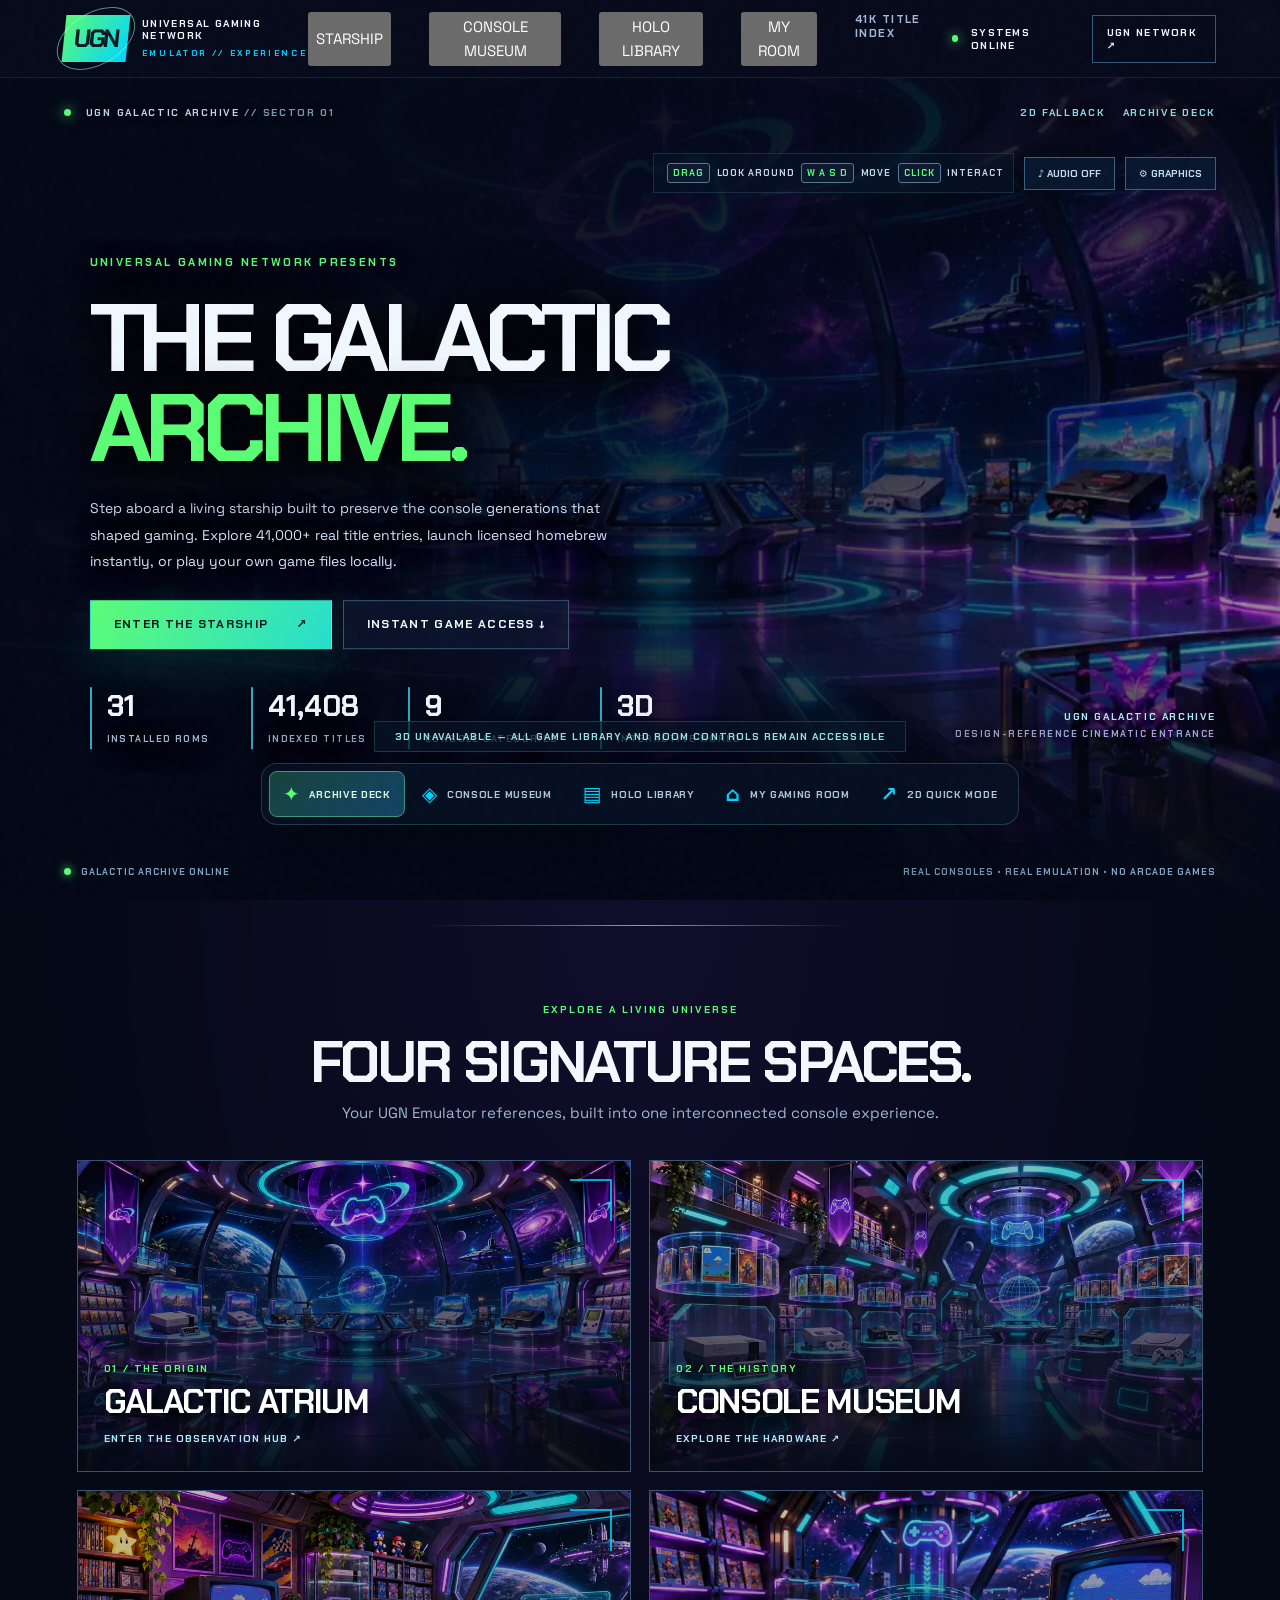
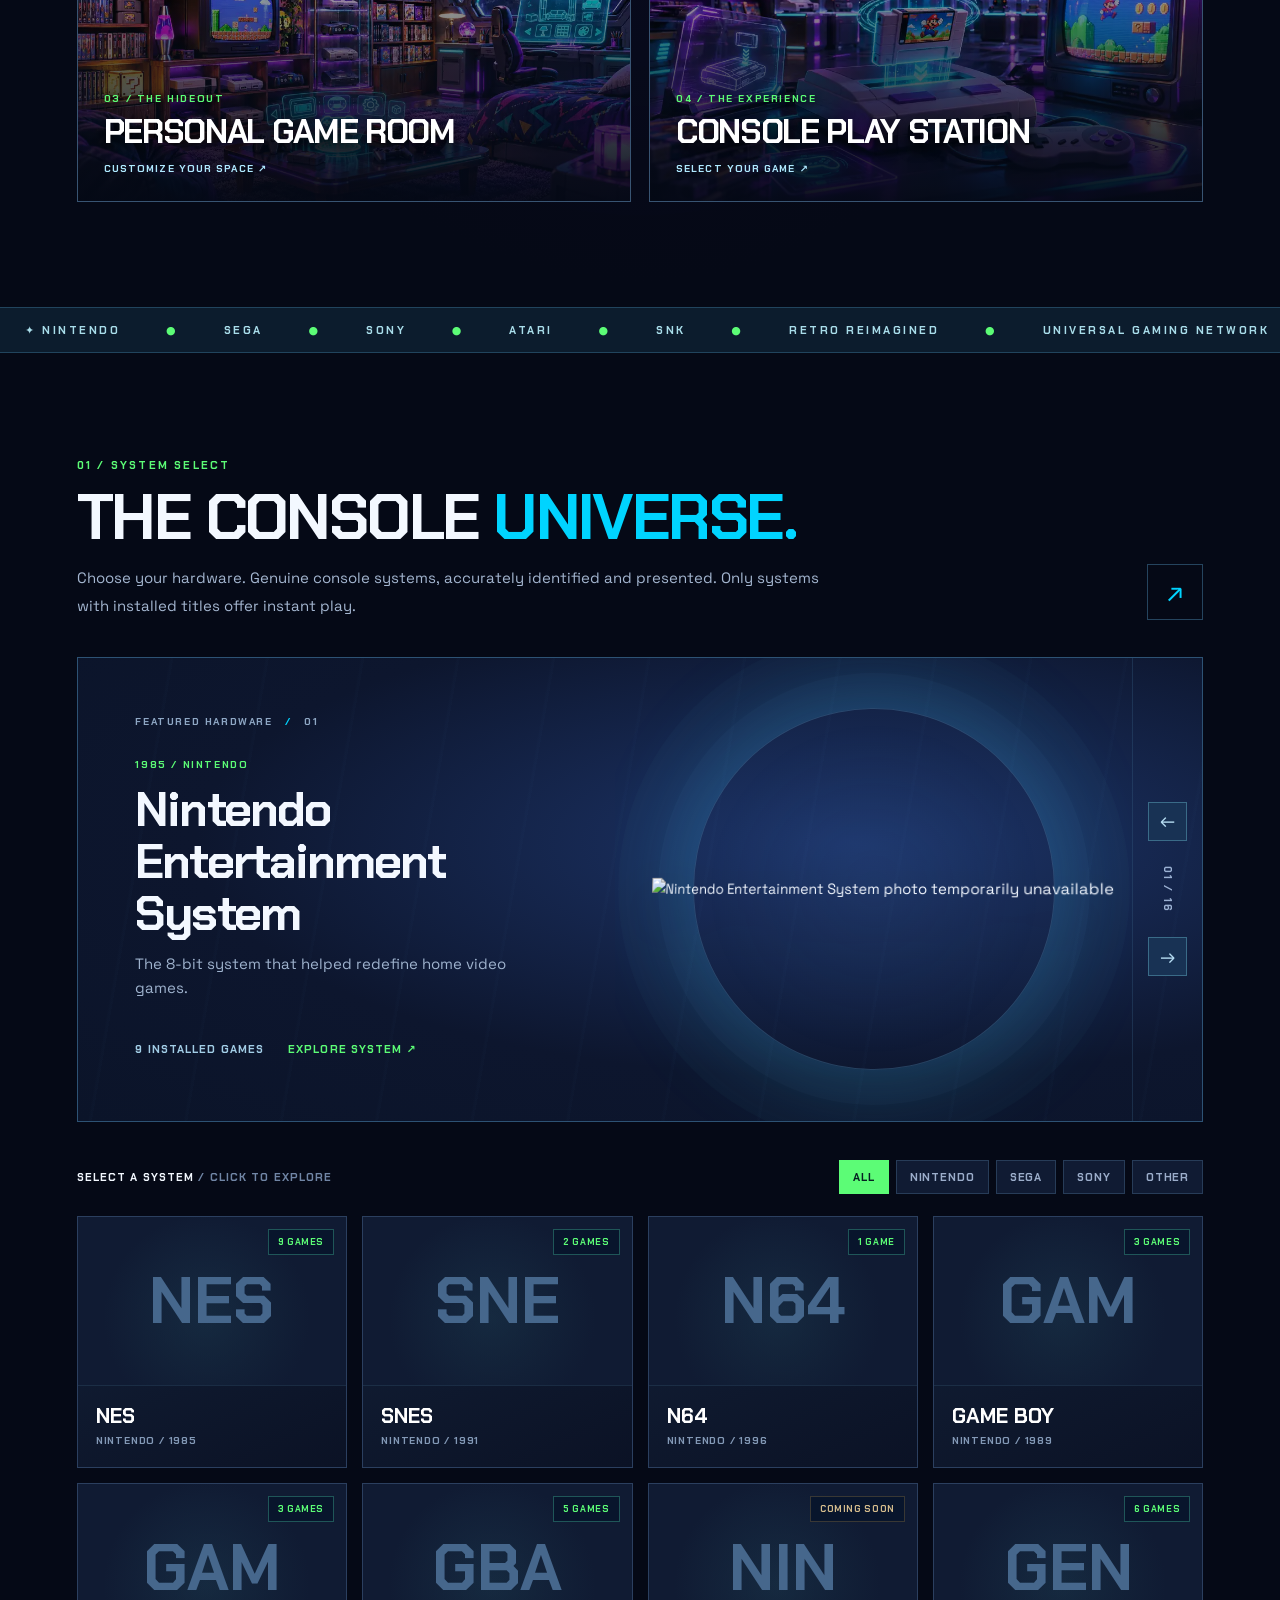
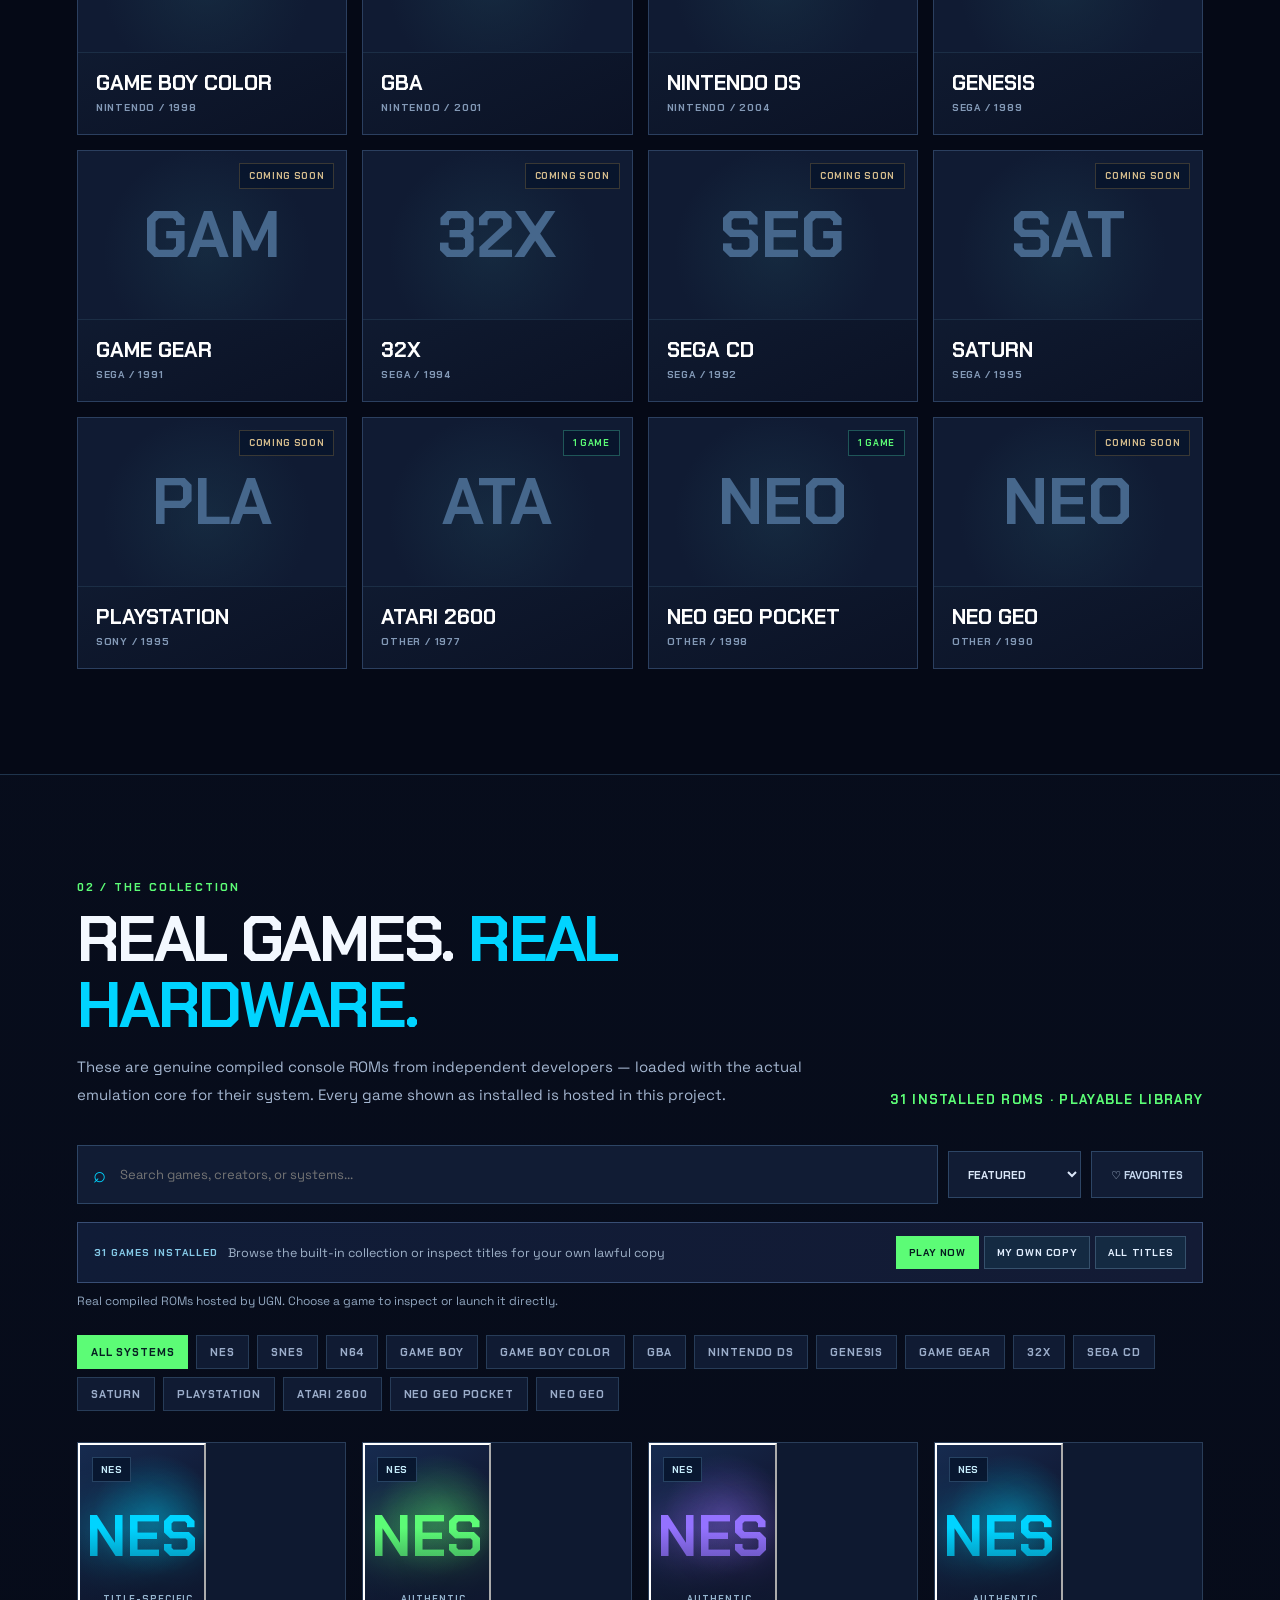
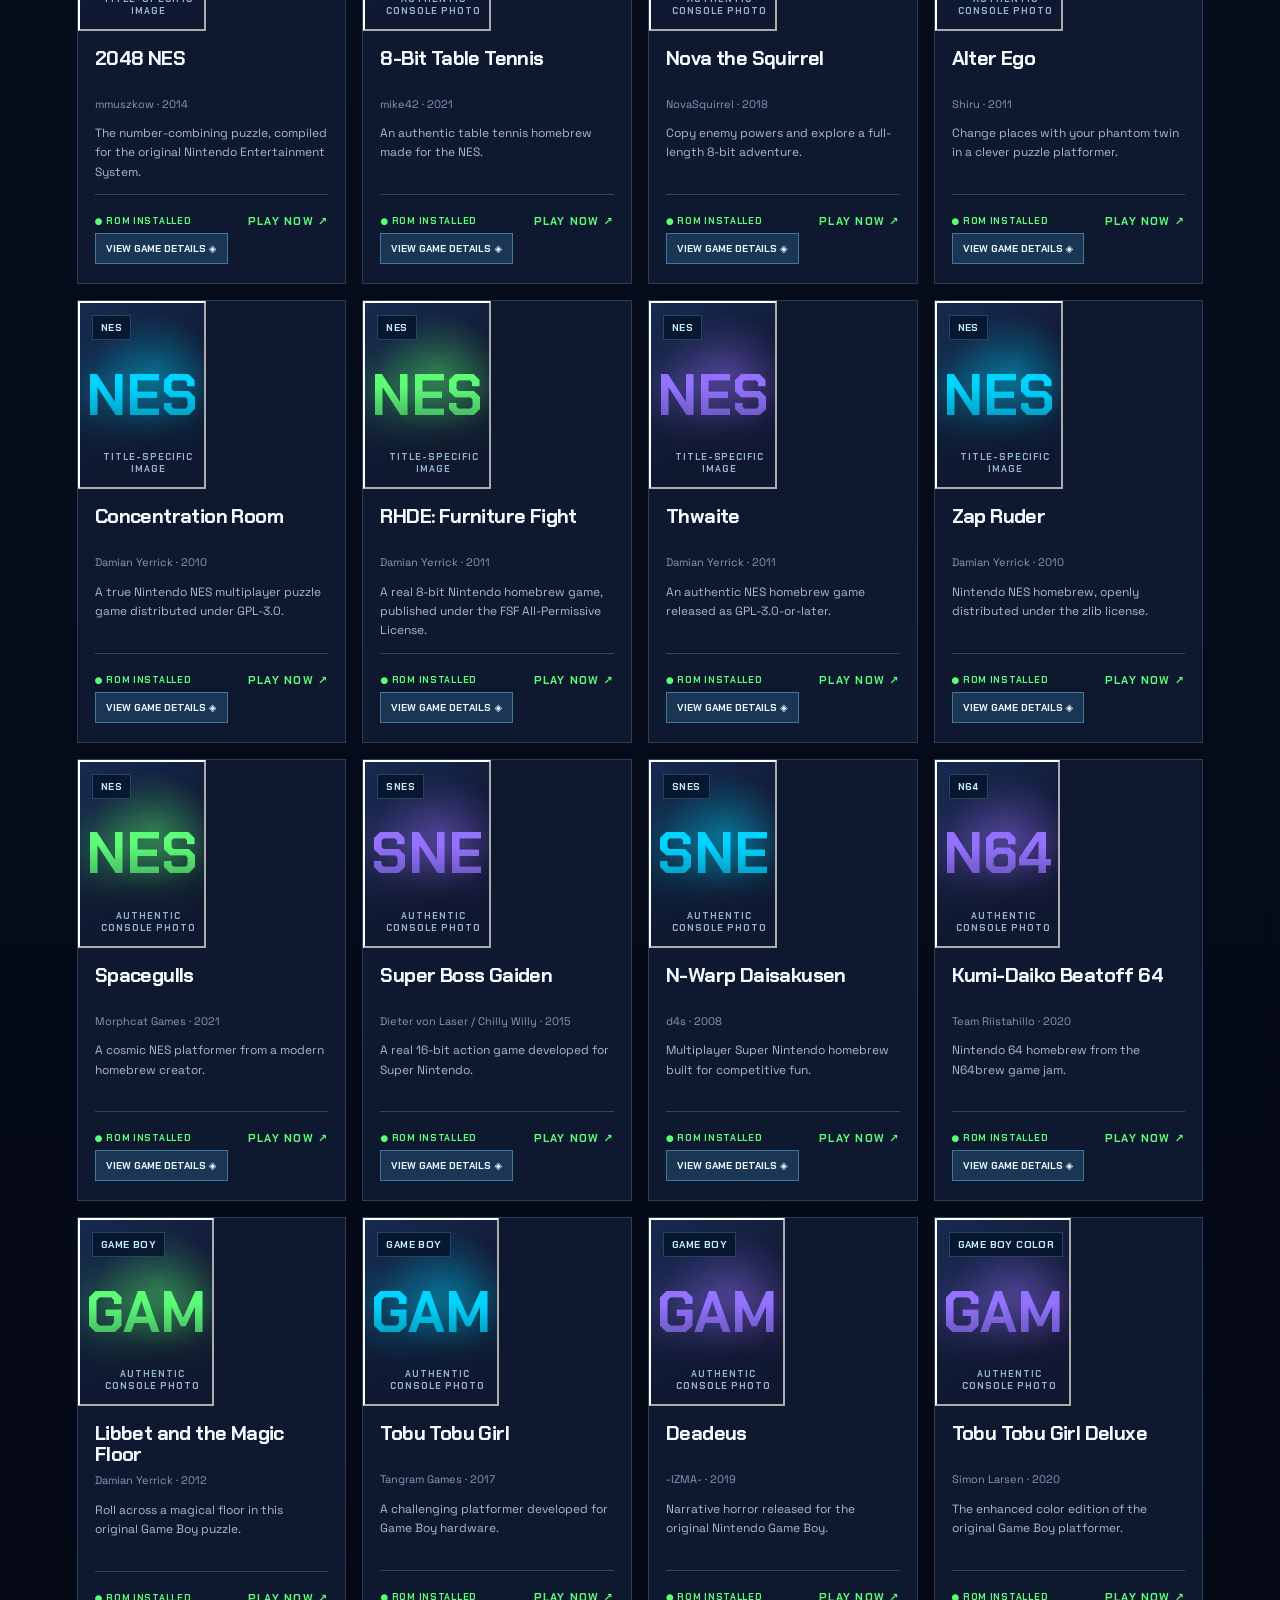
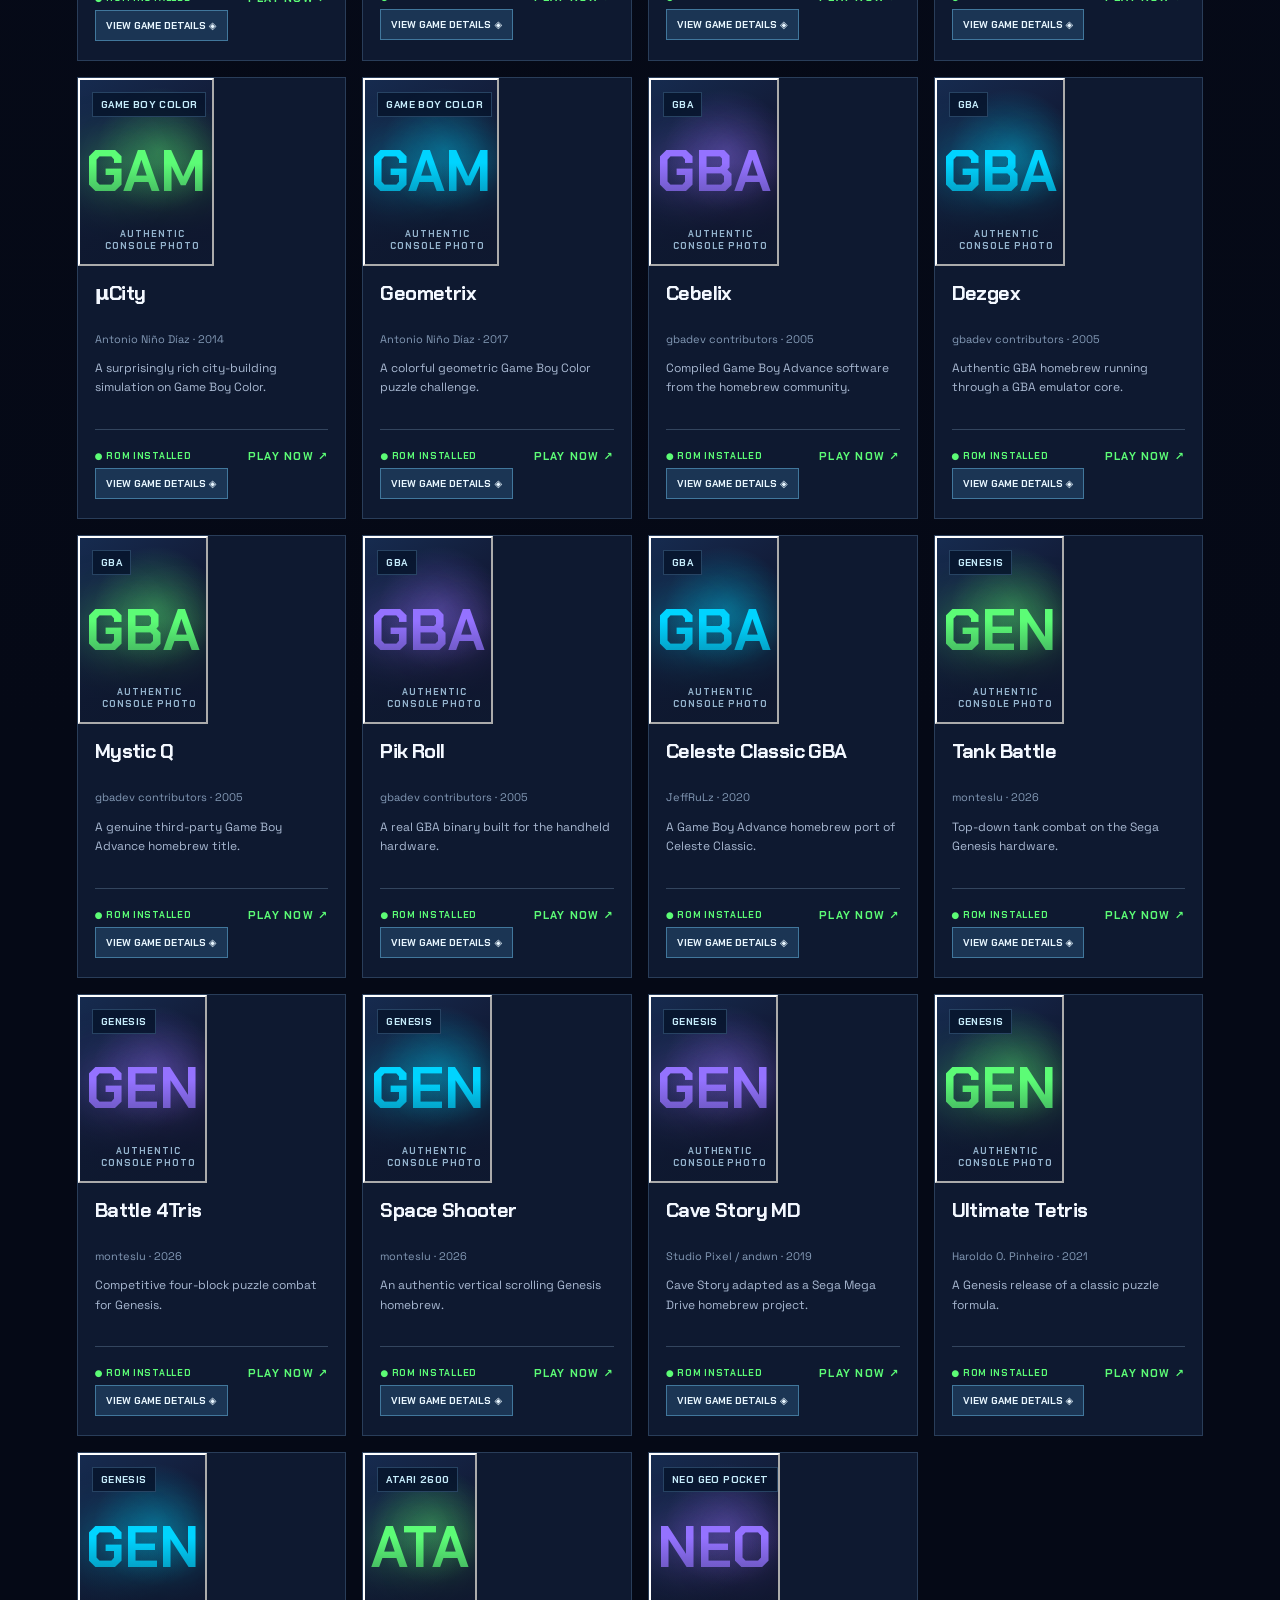
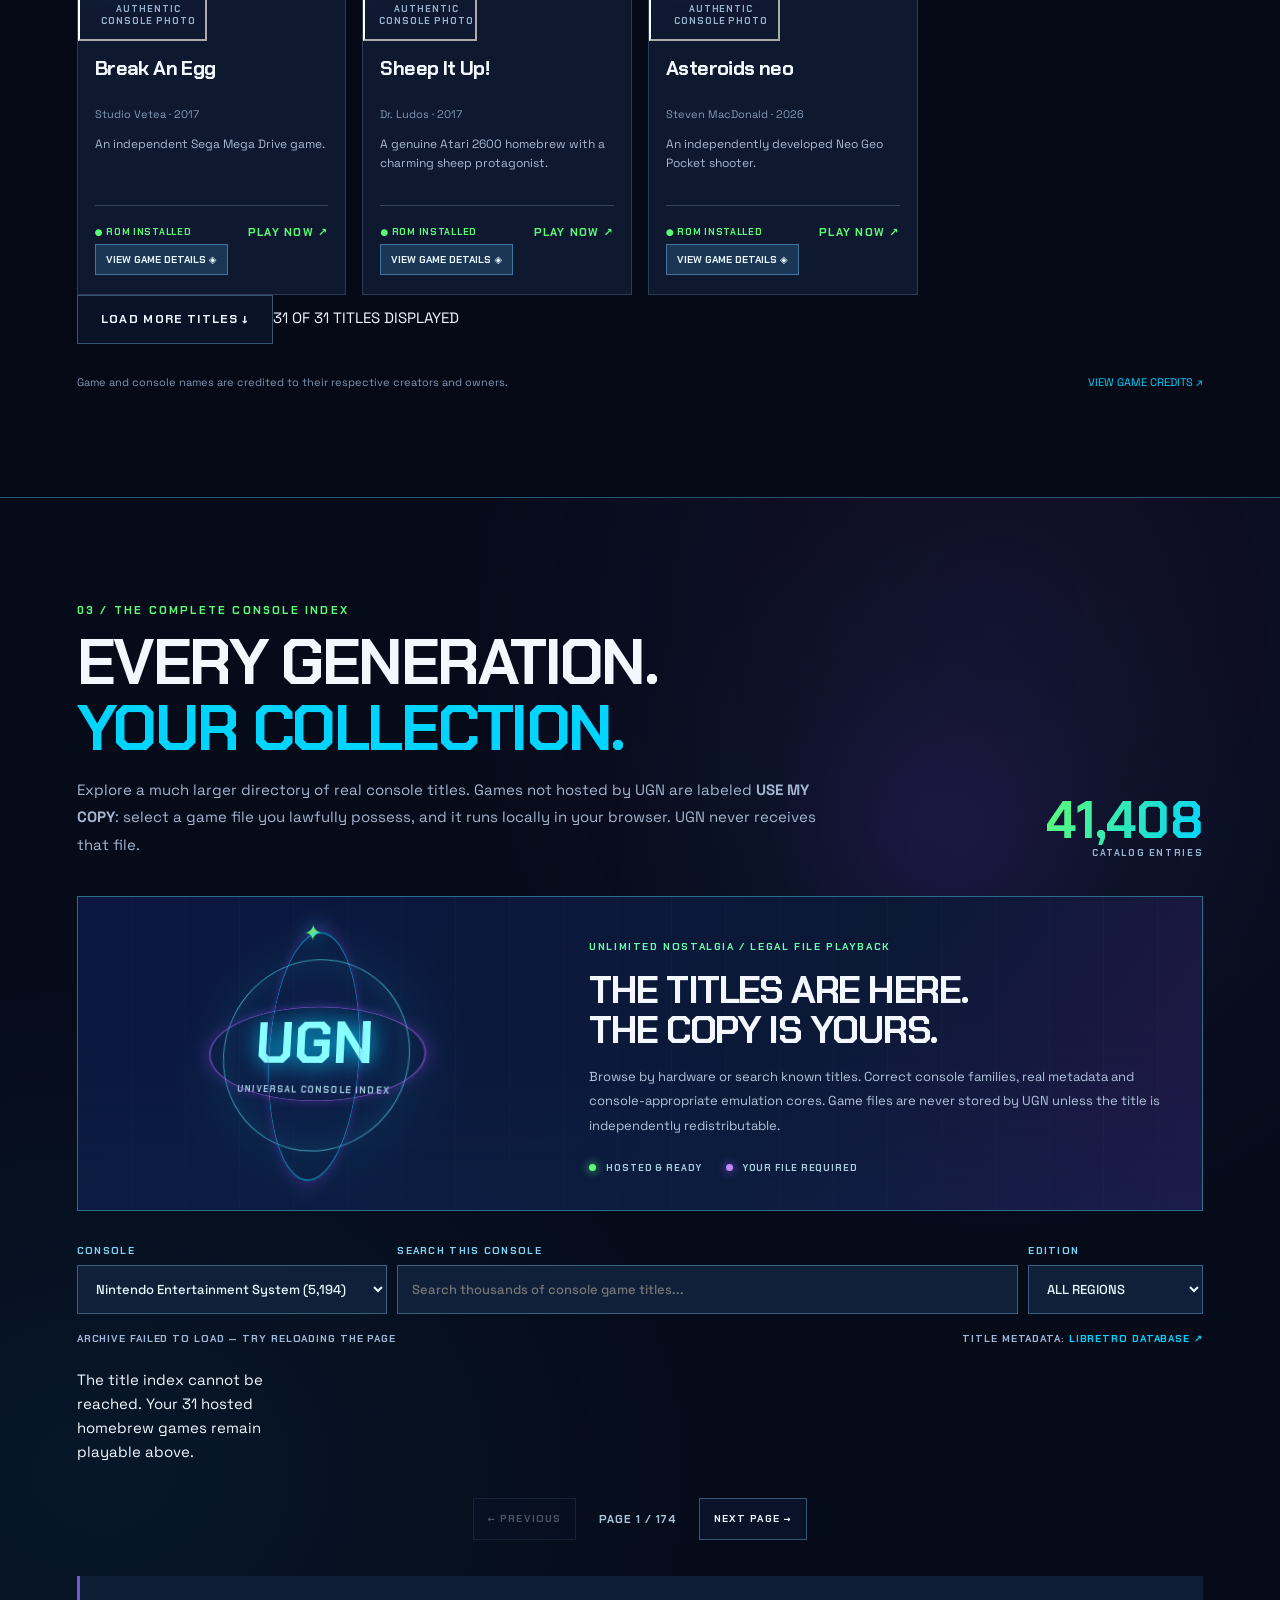
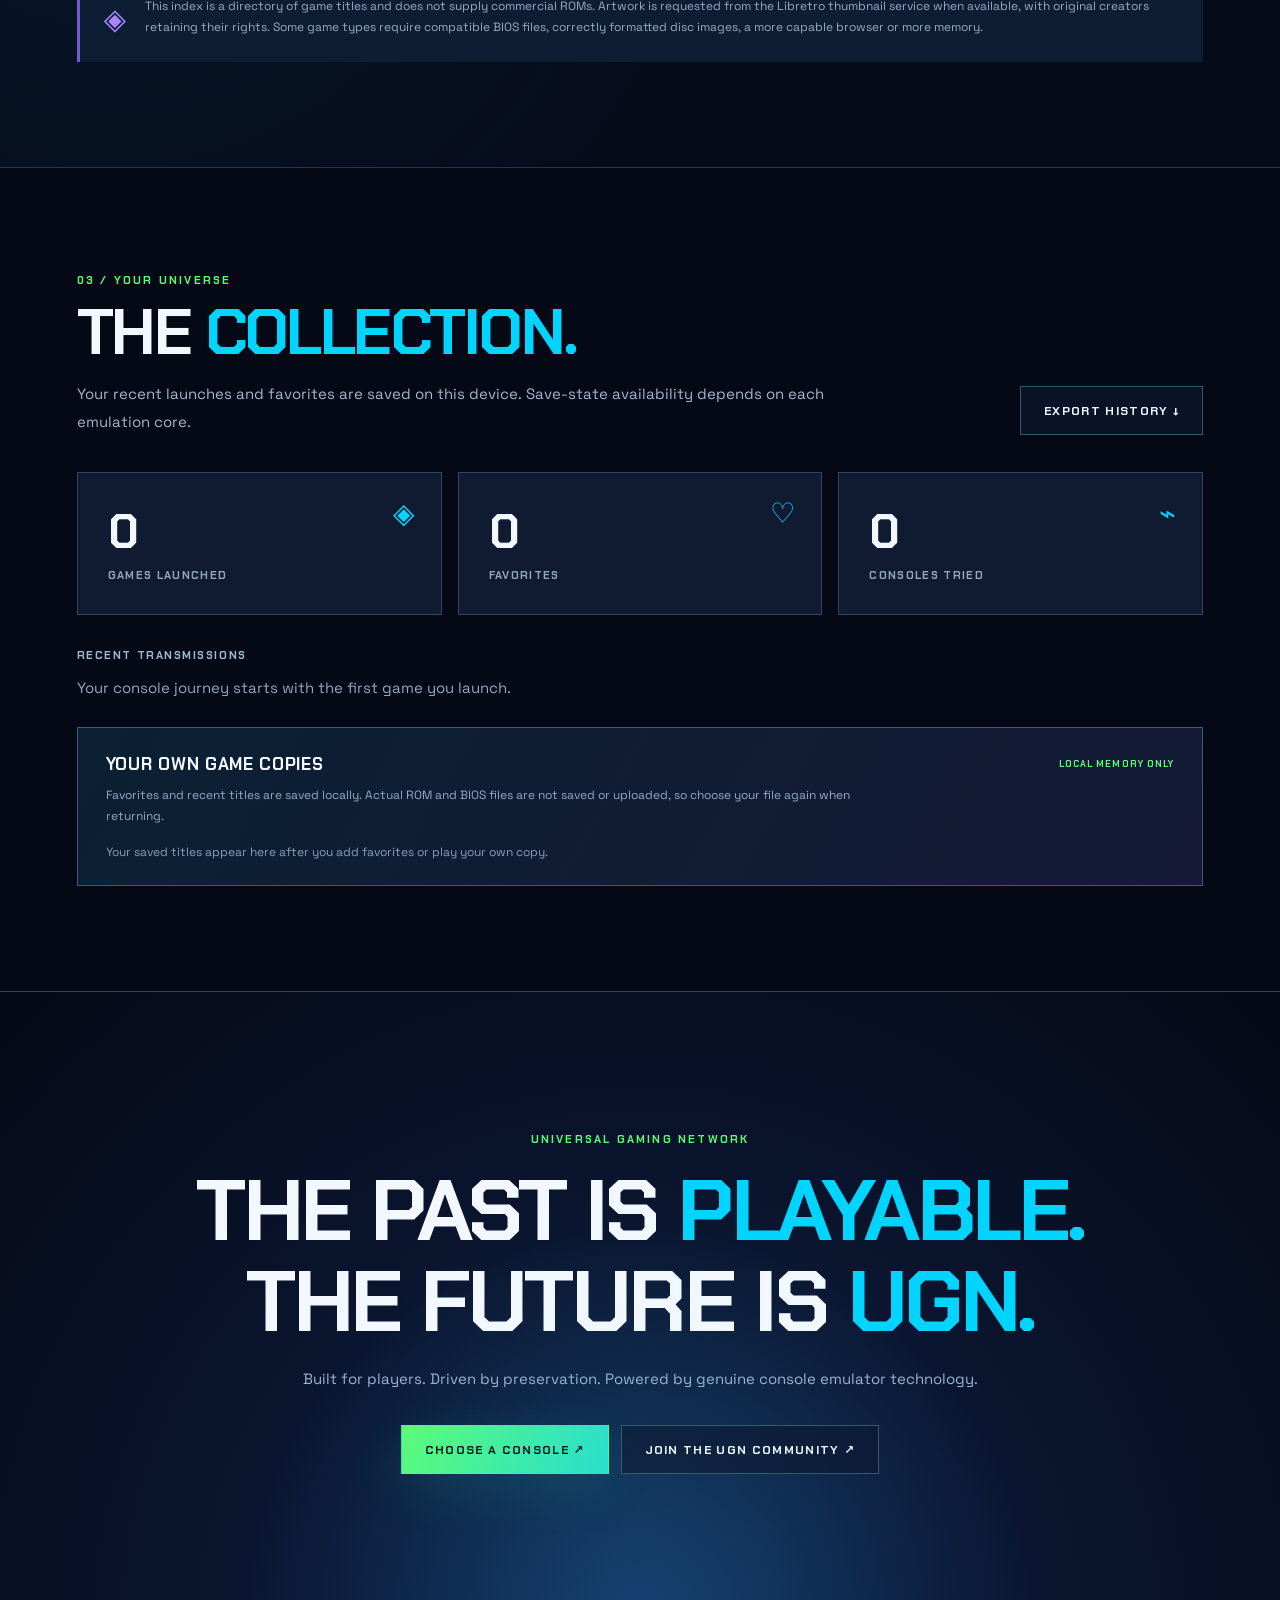
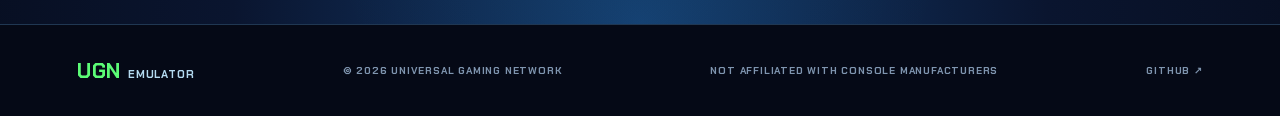
==== commit cfc72b39: "Make UGN logo and footer brand always navigate to the Emulator home page" ====
--- a/index.html
+++ b/index.html
@@ -1,7 +1,7 @@
 <!doctype html>
 <html lang="en"><head><meta charset="utf-8"><meta name="viewport" content="width=device-width,initial-scale=1"><meta name="theme-color" content="#07091a"><meta name="description" content="UGN Emulator — your universe of real, playable retro console homebrew. Explore a 3D starship of real console games. Built-in homebrew and local use-your-own-copy playback."><title>UGN Emulator — Galactic Archive</title><link rel="icon" href="./favicon.svg" type="image/svg+xml"><link rel="preconnect" href="https://fonts.googleapis.com"><link rel="preconnect" href="https://fonts.gstatic.com" crossorigin><link href="https://fonts.googleapis.com/css2?family=Chakra+Petch:wght@400;500;600;700&family=Space+Grotesk:wght@400;500;600;700&display=swap" rel="stylesheet"><link rel="stylesheet" href="./styles.css"><link rel="stylesheet" href="./galactic.css"><link rel="stylesheet" href="./game-index.css"><link rel="stylesheet" href="./visual-world.css"><link rel="stylesheet" href="./title.css"></head>
 <body><div class="grain" aria-hidden="true"></div><div class="cursor-glow" id="cursor-glow" aria-hidden="true"></div><div id="toast" role="status" aria-live="polite"></div>
-<header class="site-header"><a class="wordmark" href="#home" aria-label="UGN Emulator"><span class="logo">UGN<span class="logo-orbit"></span></span><span class="wordmark-text">UNIVERSAL GAMING NETWORK<small>EMULATOR // EXPERIENCE</small></span></a><nav class="primary-nav" aria-label="Primary navigation"><button type="button" data-nav-sector="archive">STARSHIP</button><button type="button" data-nav-sector="exhibits">CONSOLE MUSEUM</button><button type="button" data-nav-sector="shelves">HOLO LIBRARY</button><button type="button" data-nav-sector="room">MY ROOM</button><a href="#all-games">41K TITLE INDEX</a></nav><div class="header-actions"><span class="live-dot"></span><span class="header-status">SYSTEMS ONLINE</span><a class="header-link" href="https://universalgaming.us/" target="_blank" rel="noopener noreferrer">UGN NETWORK ↗</a></div><button class="nav-toggle" id="nav-toggle" aria-label="Toggle menu" aria-expanded="false">☰</button></header>
+<header class="site-header"><a class="wordmark" href="./index.html" aria-label="UGN Emulator home" title="Return to UGN Emulator home"><span class="logo">UGN<span class="logo-orbit"></span></span><span class="wordmark-text">UNIVERSAL GAMING NETWORK<small>EMULATOR // EXPERIENCE</small></span></a><nav class="primary-nav" aria-label="Primary navigation"><button type="button" data-nav-sector="archive">STARSHIP</button><button type="button" data-nav-sector="exhibits">CONSOLE MUSEUM</button><button type="button" data-nav-sector="shelves">HOLO LIBRARY</button><button type="button" data-nav-sector="room">MY ROOM</button><a href="#all-games">41K TITLE INDEX</a></nav><div class="header-actions"><span class="live-dot"></span><span class="header-status">SYSTEMS ONLINE</span><a class="header-link" href="https://universalgaming.us/" target="_blank" rel="noopener noreferrer">UGN NETWORK ↗</a></div><button class="nav-toggle" id="nav-toggle" aria-label="Toggle menu" aria-expanded="false">☰</button></header>
 <main><section class="galactic-world" id="home" aria-label="UGN Galactic Archive interactive starship">
 <div id="galactic-stage" class="galactic-stage"><div class="galactic-fallback"><div class="planet-disc"></div><div class="fallback-horizon"></div><div class="fallback-stars"></div></div><div id="galactic-crosshair" aria-hidden="true">+</div></div>
 <div class="concept-backdrop" id="concept-backdrop" aria-hidden="true"><img src="./assets/galactic-atrium.webp" alt="" decoding="async"></div><div class="world-vignette" aria-hidden="true"></div>
@@ -72,6 +72,7 @@
         </select></label>
       </div>
       <label class="room-check"><input id="room-snap" type="checkbox" checked> SNAP FURNITURE TO GRID</label>
+      <label class="room-check"><input id="room-effects" type="checkbox" checked> ANIMATED HOLOGRAMS & AMBIENT EFFECTS</label>
     </div>
   </details>
   <details class="room-editor-section" open>
@@ -90,6 +91,7 @@
         <button data-furniture="shelf" data-category="gaming">+ GAME SHELVES</button>
         <button data-furniture="stand" data-category="gaming">+ ENTERTAINMENT STAND</button>
         <button data-furniture="controller" data-category="gaming">+ GAME CONTROLLER</button>
+        <button data-furniture="holo" data-category="gaming">+ INTERACTIVE HOLO TERMINAL</button>
         <button data-furniture="bed" data-category="furniture">+ GAMER BED</button>
         <button data-furniture="desk" data-category="furniture">+ COMPUTER DESK</button>
         <button data-furniture="chair" data-category="furniture">+ GAMING CHAIR</button>
@@ -100,6 +102,7 @@
         <button data-furniture="lava" data-category="decor">+ LAVA LAMP</button>
         <button data-furniture="plant" data-category="decor">+ HOUSE PLANT</button>
         <button data-furniture="poster" data-category="decor">+ NEON POSTER</button>
+        <button data-furniture="neonsign" data-category="decor">+ UGN NEON SIGN</button>
         <button data-furniture="figure" data-category="decor">+ COLLECTIBLE FIGURE</button>
         <button data-furniture="snacks" data-category="decor">+ SNACK BOWL</button>
       </div>
@@ -173,7 +176,7 @@
  </section>
  <section class="section collection-section" id="collection"><div class="section-top"><div><div class="section-eyebrow">03 / YOUR UNIVERSE</div><h2>THE <em>COLLECTION.</em></h2><p>Your recent launches and favorites are saved on this device. Save-state availability depends on each emulation core.</p></div><button class="secondary-btn export-button" id="export-history">EXPORT HISTORY ↓</button></div><div class="collection-stats"><div><span>◈</span><strong id="stat-played">0</strong><small>GAMES LAUNCHED</small></div><div><span>♡</span><strong id="stat-favorites">0</strong><small>FAVORITES</small></div><div><span>⌁</span><strong id="stat-consoles">0</strong><small>CONSOLES TRIED</small></div></div><div class="recent-head">RECENT TRANSMISSIONS</div><div id="recent-list" class="recent-list"></div><div class="owned-collection"><div class="owned-title">YOUR OWN GAME COPIES <span>LOCAL MEMORY ONLY</span></div><p>Favorites and recent titles are saved locally. Actual ROM and BIOS files are not saved or uploaded, so choose your file again when returning.</p><div id="owned-recent-list" class="recent-list"></div></div></section>
 <section class="end-section"><div class="end-glow"></div><div class="section-eyebrow">UNIVERSAL GAMING NETWORK</div><h2>THE PAST IS <em>PLAYABLE.</em><br>THE FUTURE IS <em>UGN.</em></h2><p>Built for players. Driven by preservation. Powered by genuine console emulator technology.</p><div class="end-actions"><a class="primary-btn" href="#systems">CHOOSE A CONSOLE ↗</a><a class="secondary-btn" href="https://discord.universalgaming.us/" target="_blank" rel="noopener noreferrer">JOIN THE UGN COMMUNITY ↗</a></div></section></main>
-<footer><a href="#home" class="footer-logo">UGN <span>EMULATOR</span></a><span>© 2026 UNIVERSAL GAMING NETWORK</span><span>NOT AFFILIATED WITH CONSOLE MANUFACTURERS</span><a href="https://github.com/Universal-Gaming/UGN-Emulator" target="_blank" rel="noopener noreferrer">GITHUB ↗</a></footer>
+<footer><a href="./index.html" class="footer-logo" aria-label="Return to UGN Emulator home">UGN <span>EMULATOR</span></a><span>© 2026 UNIVERSAL GAMING NETWORK</span><span>NOT AFFILIATED WITH CONSOLE MANUFACTURERS</span><a href="https://github.com/Universal-Gaming/UGN-Emulator" target="_blank" rel="noopener noreferrer">GITHUB ↗</a></footer>
 <dialog id="title-dialog" class="title-dialog" aria-labelledby="title-name">
   <div class="title-overlay">
     <div class="title-header"><span>UGN GALACTIC ARCHIVE <b>/ AUTHENTIC CONSOLE SOFTWARE</b></span><button id="title-close" aria-label="Close game details">✕</button></div>
--- a/galactic.css
+++ b/galactic.css
@@ -109,3 +109,84 @@
 .fast-metrics{display:flex;flex-wrap:wrap;gap:30px;margin-top:40px;color:#8eaac5;font:700 11px var(--display);letter-spacing:.13em}
 .fast-metrics strong{font-size:26px;color:#5cfc76;margin-right:6px}
 @media(max-width:500px){.fast-entry{padding:60px 22px}.fast-actions a{font-size:10px}.fast-metrics{gap:12px}}
+
+
+/* UGN Room Studio 2.0 — photo-inspired editing surfaces and controls. */
+.room-panel{width:min(488px,93vw);border-color:#4d7eaa;padding:24px;background:linear-gradient(145deg,#09152df8,#170f39f3);box-shadow:0 30px 100px #000e,0 0 55px #904cfa1a;scrollbar-width:thin;scrollbar-color:#347da9 transparent}
+.room-panel h2{font-size:clamp(28px,2.8vw,40px);margin:13px 0 8px}
+.room-panel-lede{font-size:12px;color:#acc0d7;line-height:1.68;margin:0 0 15px}
+.room-reference-wrap{position:relative;border:1px solid #426c9e;overflow:hidden;background:#0a1832;margin:11px 0 14px}
+.room-reference-wrap .room-design-preview{margin:0;width:100%;height:150px;object-fit:cover;border:0;border-radius:0;filter:none}
+.room-compare-button{position:absolute;bottom:10px;right:10px;max-width:calc(100% - 20px);padding:8px 10px;border:1px solid #49c4e1;background:#071930d9;color:#e1fbff;font:700 10px var(--display);letter-spacing:.07em;box-shadow:0 2px 15px #000a;backdrop-filter:blur(10px)}
+.room-compare-button[aria-pressed=true]{border-color:#5cfc76;color:#aaffc0}
+.room-save-status{display:flex;align-items:center;gap:8px;padding:9px 11px;border:1px solid #2d665d;background:#0c322934;color:#7ef7b2;font:700 9px var(--display);letter-spacing:.12em;margin:8px 0 13px}
+.room-panel label.room-field{font:700 10px var(--display);letter-spacing:.12em;color:#abcee8;display:grid;gap:6px;margin:12px 0}
+.room-panel label.room-field select{background:#101e39;color:#ecf9ff;border:1px solid #356080;min-width:0;width:100%;font:700 11px var(--display);padding:10px;letter-spacing:.02em}
+.room-panel label.room-field select:hover,.room-panel label.room-field select:focus{border-color:#00d4ff}
+.room-view-buttons{display:grid;grid-template-columns:repeat(4,minmax(0,1fr));gap:5px;margin:14px 0 20px}
+.room-view-buttons button{padding:9px 4px;background:#12223f;color:#a5c5d9;border:1px solid #355170;font:700 9px var(--display);line-height:1.2;min-height:43px}
+.room-view-buttons button.room-view-active{background:linear-gradient(110deg,#23536a,#1f284e);border-color:#5cfc76;color:#c6ffde}
+.room-editor-section{margin:10px 0;border:1px solid #315174;background:#0c1932c9}
+.room-editor-section>summary{padding:12px 14px;display:flex;align-items:center;justify-content:space-between;gap:12px;cursor:pointer;color:#dff8ff;background:#142341;font:700 11px var(--display);letter-spacing:.1em;list-style:none}
+.room-editor-section>summary::-webkit-details-marker{display:none}
+.room-editor-section>summary:after{content:"+";font-size:19px;color:#5cfc76}
+.room-editor-section[open]>summary:after{content:"−"}
+.room-editor-section>summary:focus-visible{outline:2px solid #5cfc76}
+.room-editor-content{padding:13px}
+.room-field-grid{display:grid;grid-template-columns:repeat(2,minmax(0,1fr));gap:5px 10px}
+.room-field-grid .room-field{margin:6px 0!important}
+.room-editor-content .room-tip{font-size:11px;line-height:1.64;color:#8ea9c7}
+.room-check{font:700 10px var(--display);color:#c6d9f3;display:flex!important;align-items:center;gap:8px;margin:11px 0 1px!important}
+.room-check input{accent-color:#5cfc76;width:17px;height:17px}
+.room-object-count{color:#5cfc76;font:700 9px var(--display);letter-spacing:.04em}
+.furniture-categories{display:flex;flex-wrap:wrap;gap:5px;margin:0 0 12px}
+.furniture-categories button{flex:1;min-width:55px;border:1px solid #385a81;padding:7px 6px;color:#bbd3e7;background:#102444;font:700 10px var(--display)}
+.furniture-categories button.active{color:#071d26;border-color:#5cfc76;background:#5cfc76}
+.furniture-tools{display:grid;grid-template-columns:repeat(2,minmax(0,1fr));gap:6px}
+.furniture-tools button{min-height:39px;text-align:left;padding:9px 9px;border:1px solid #345779;background:#14243f;color:#d5eaff;font:700 10px var(--display)}
+.furniture-tools button:hover{border-color:#00d4ff;background:#203657;color:white}
+.furniture-tools button[hidden]{display:none}
+.furniture-editor{border-top:1px solid #314c69;padding-top:12px;margin-top:15px}
+.furniture-editor>div:first-child{display:flex;justify-content:space-between;gap:5px;color:#a7bcd4;font:700 10px var(--display)}
+.furniture-editor>div:first-child b{color:#70f9af;max-width:60%;text-align:right}
+.room-transform-buttons{display:grid;grid-template-columns:repeat(3,minmax(0,1fr));gap:6px;margin:10px 0}
+.room-transform-buttons button{font-size:9px}
+.room-nudge{display:flex;gap:6px;align-items:center;justify-content:center;margin:8px 0}
+.room-nudge button{min-width:41px;min-height:35px;border:1px solid #3c738f;background:#0f304d;color:#bdefff;font:700 20px var(--display)}
+.room-nudge button:hover{border-color:#5cfc76;color:#5cfc76}
+.room-file-actions{display:grid;grid-template-columns:repeat(2,1fr);gap:6px}
+.room-file-actions button{border:1px solid #385d83;padding:10px 6px;background:#132847;color:#bce5f6;font:700 10px var(--display)}
+.room-file-actions button:hover{border-color:#5cfc76;color:#5cfc76}
+.room-reference-overlay{position:absolute;left:clamp(20px,3vw,65px);top:50%;transform:translateY(-50%);z-index:11;width:min(44vw,710px);padding:10px;background:#0b1b36ed;border:1px solid #50d9ee;box-shadow:0 22px 65px #000b,0 0 30px #7939fa55;pointer-events:none}
+.room-reference-overlay[hidden]{display:none!important}
+.room-reference-overlay img{display:block;width:100%;aspect-ratio:16/9;object-fit:cover}
+.room-reference-overlay span{display:block;margin-top:8px;color:#7ef4cd;font:700 10px var(--display);letter-spacing:.1em;text-align:center}
+.room-panel .panel-wide{margin-top:10px;min-height:44px;white-space:normal;line-height:1.2}
+.room-panel #room-play-game{box-shadow:0 9px 38px #0bffac20}
+.room-panel #return-archive{margin-top:8px}
+@media(max-width:850px){
+ .room-panel{width:min(460px,94vw);padding:17px}
+ .room-reference-overlay{left:12px;top:48%;width:calc(100% - min(460px,94vw) - 35px);min-width:190px}
+}
+@media(max-width:690px){
+ .room-reference-overlay{left:12px;top:92px;transform:none;width:calc(100% - 24px);max-height:33svh;overflow:hidden}
+ .room-reference-overlay img{max-height:24svh}
+ .room-panel .room-design-preview{height:115px}
+ .room-panel h2{font-size:30px}
+ .room-view-buttons button{font-size:8px}
+ .room-panel{inset:104px 10px 150px;width:auto}
+}
+
+
+/* The cinematic gradient belongs to the arrival screen only. Once inside, reveal
+   the real Three.js exhibits and furniture instead of darkening them by ~70–90%. */
+.galactic-world.world-active .world-vignette{
+  background:linear-gradient(0deg,rgba(2,6,18,.28),transparent 23%,transparent 87%,rgba(2,6,18,.18));
+}
+.galactic-world.world-active .galactic-stage{filter:brightness(1.12) saturate(1.08)}
+/* Keep the menu readable while the in-world environment stays brightly visible. */
+.galactic-world.world-active .world-help>div{background:#04132caa}
+.galactic-world.world-active .world-dock{background:#061124db}
+@media(prefers-reduced-motion:reduce){
+  .galactic-world.world-active .galactic-stage{transition:none}
+}
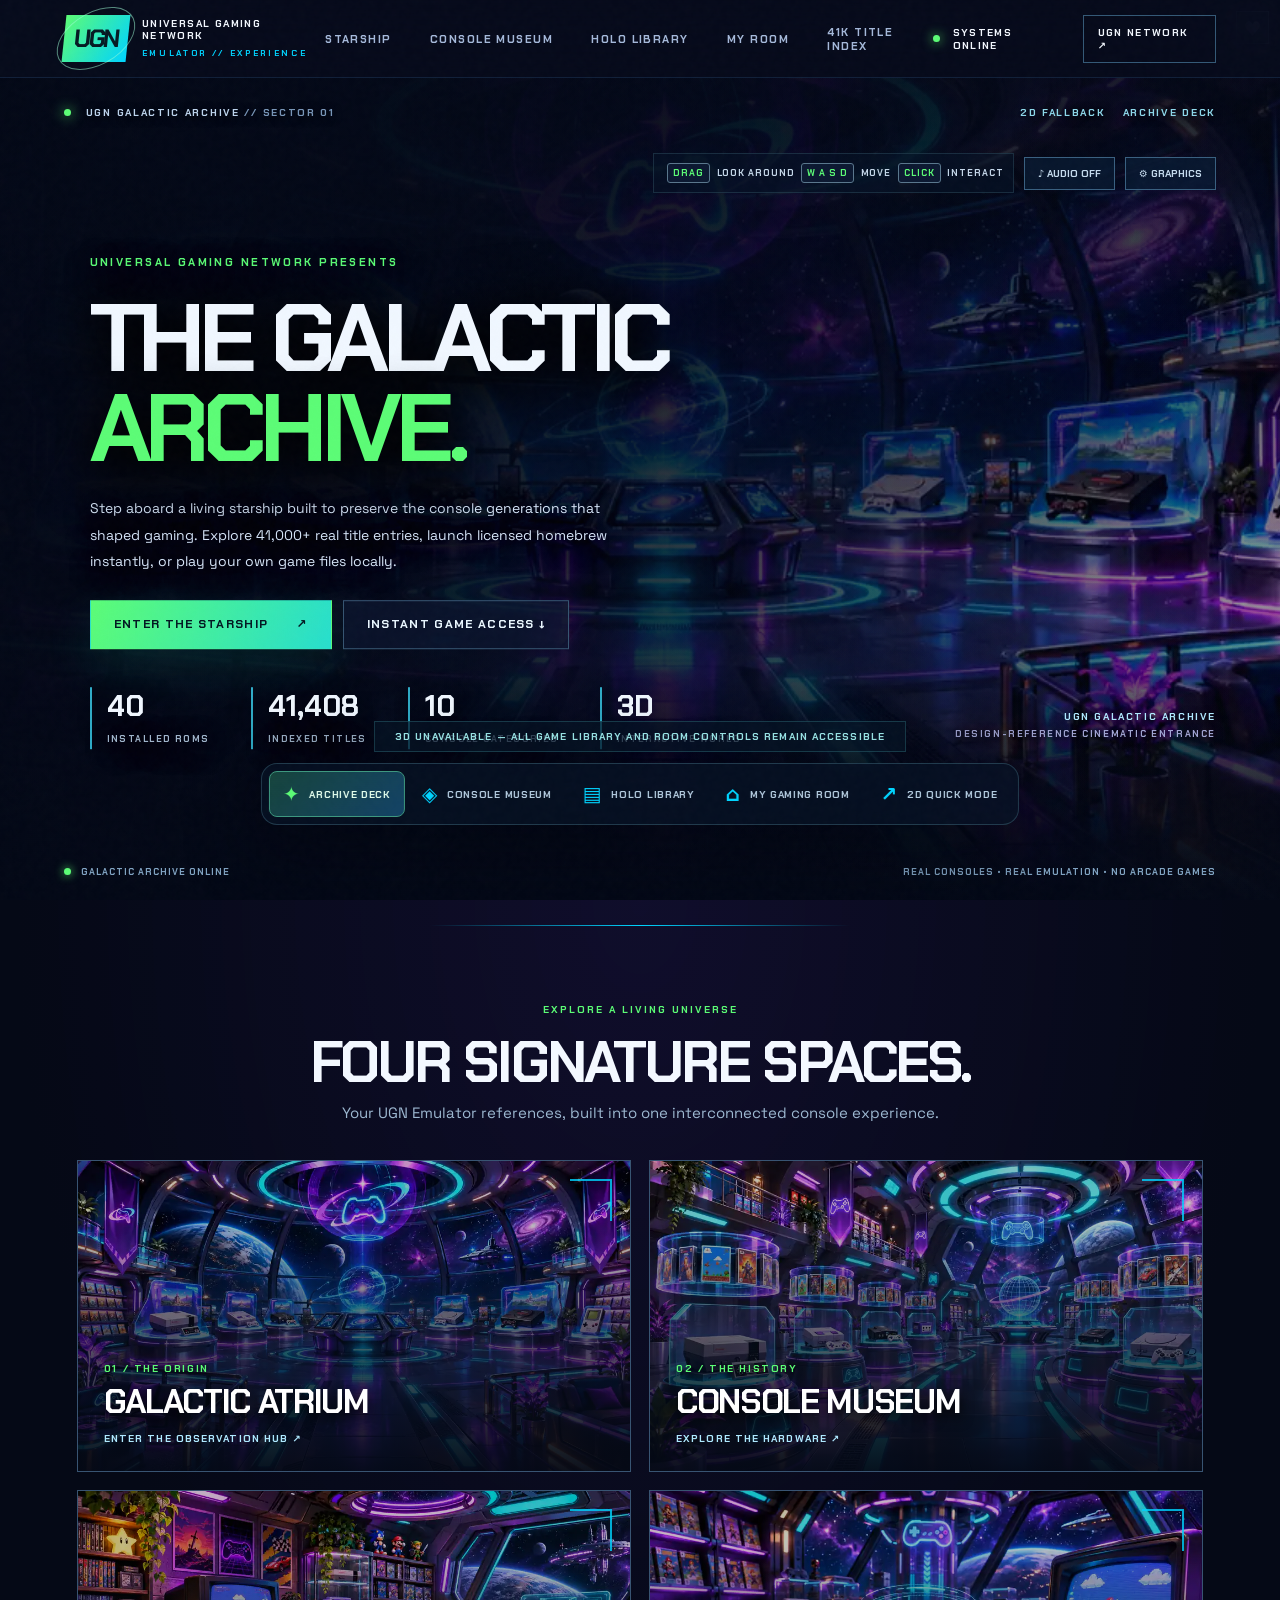
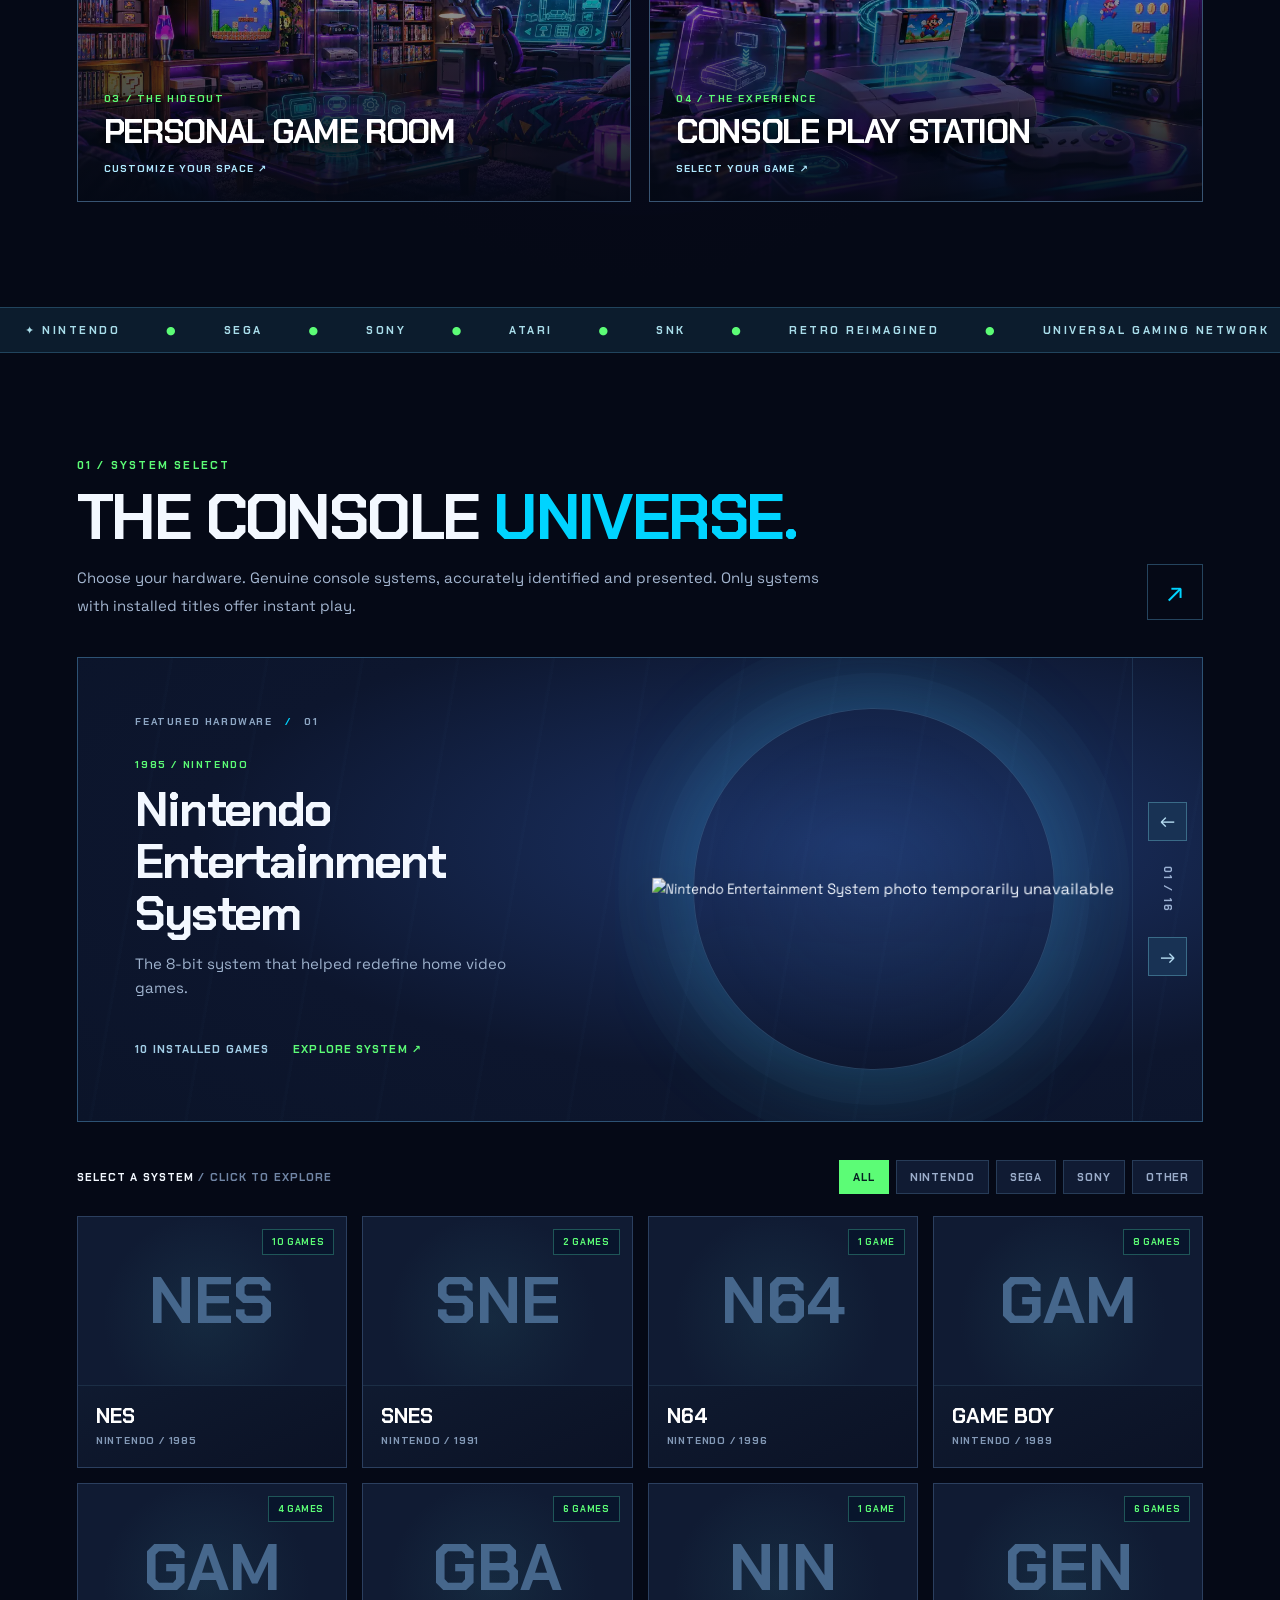
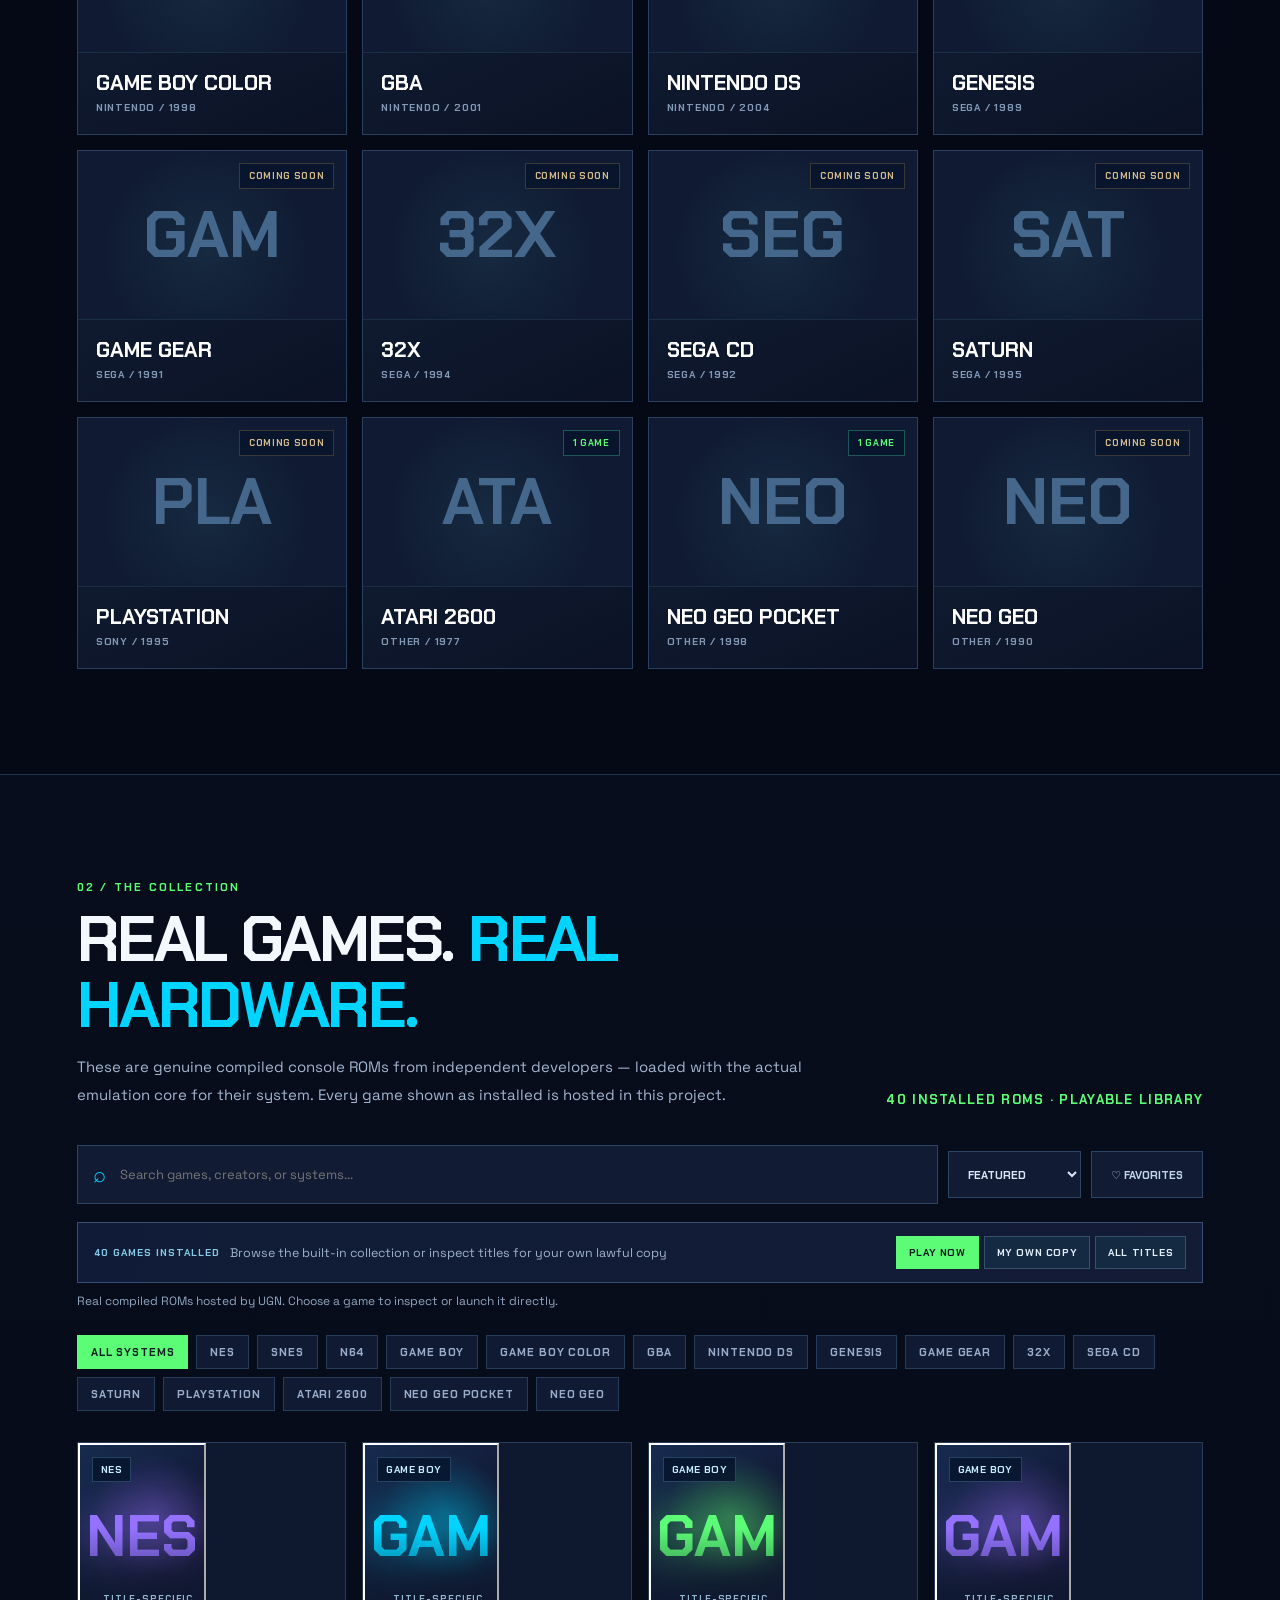
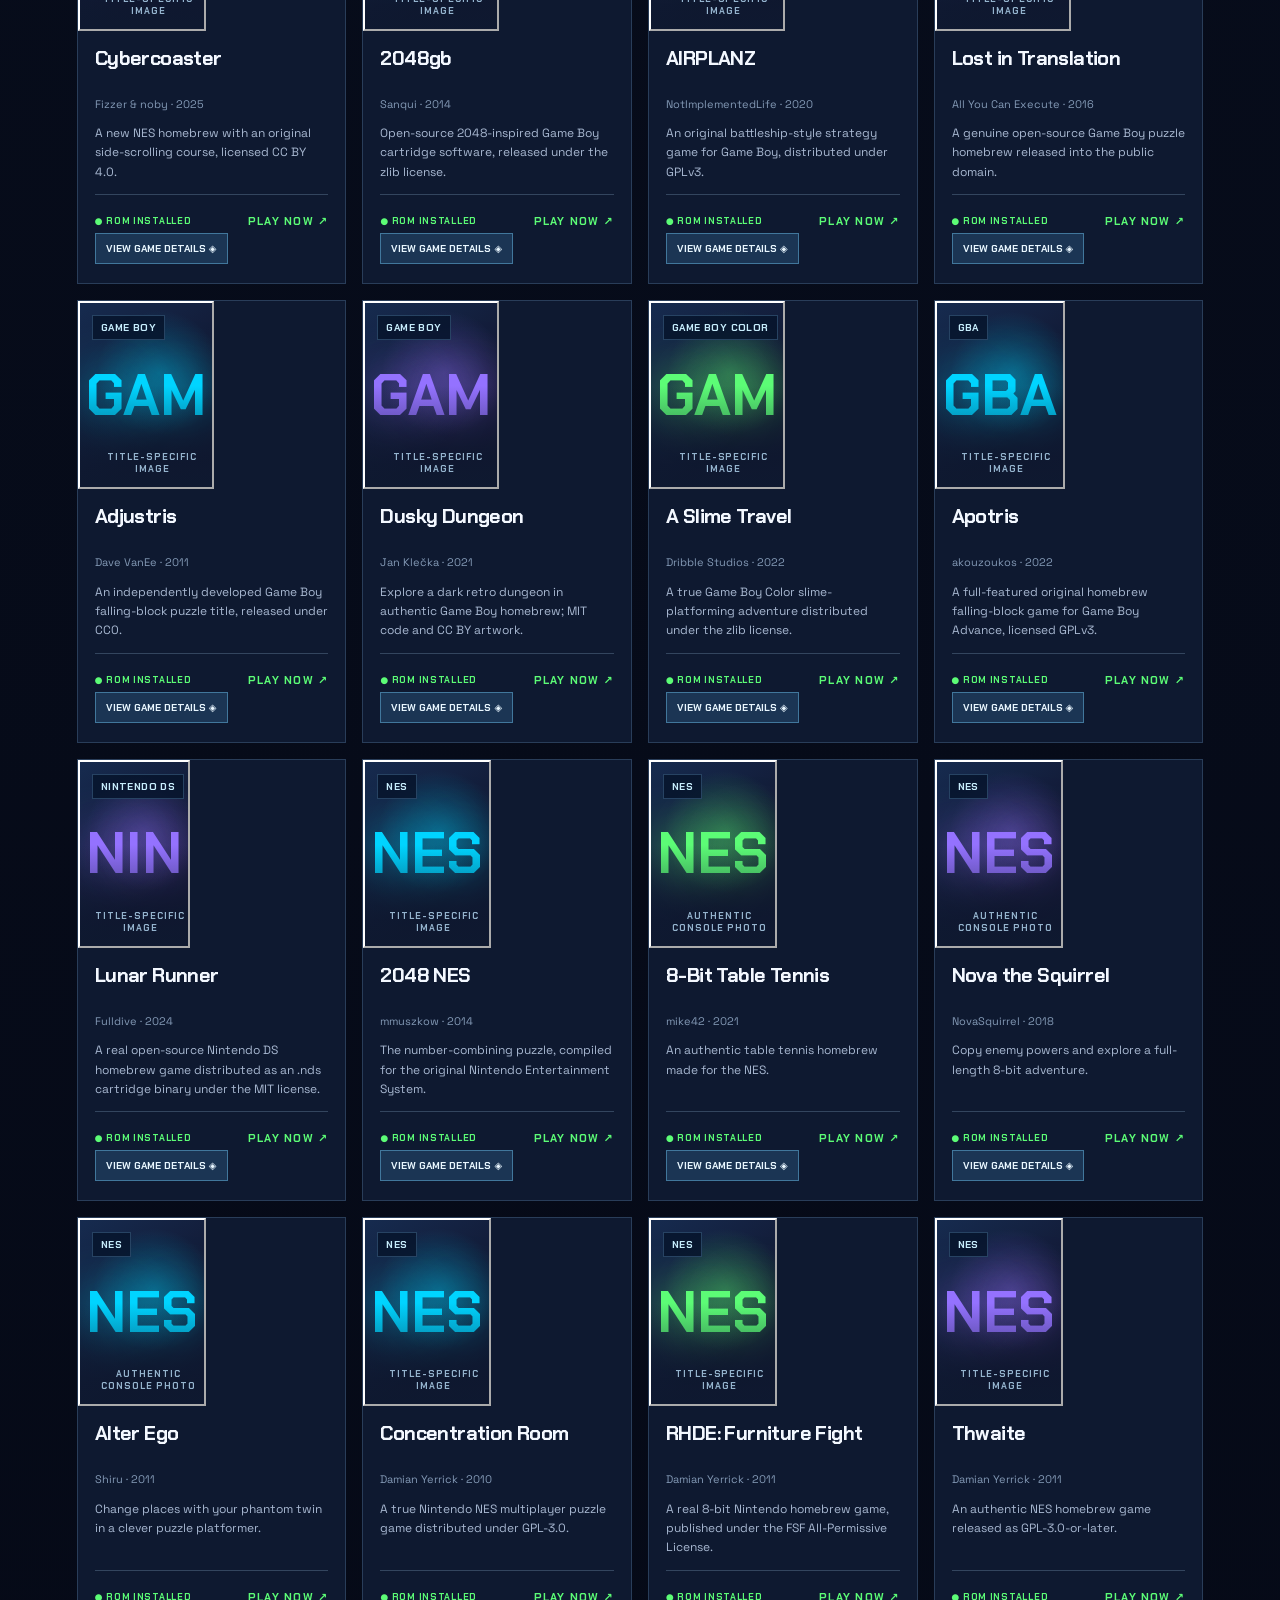
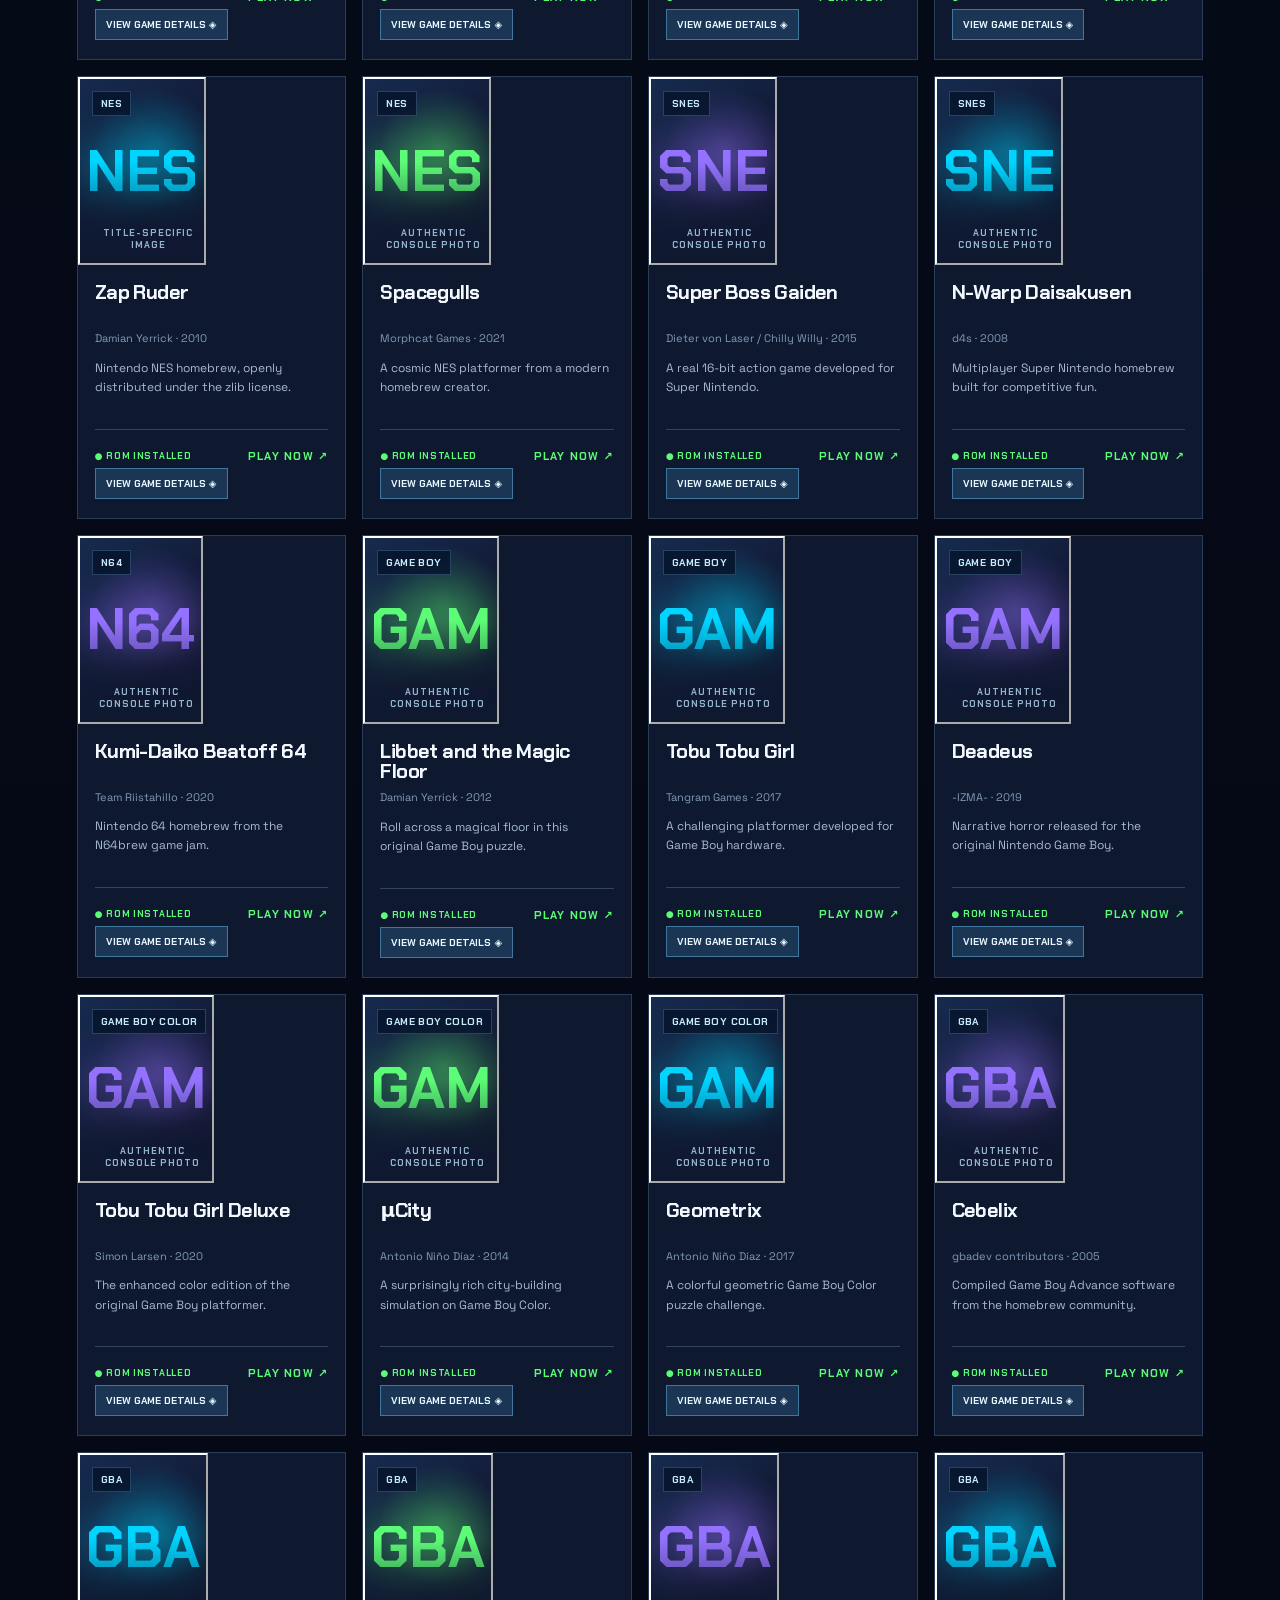
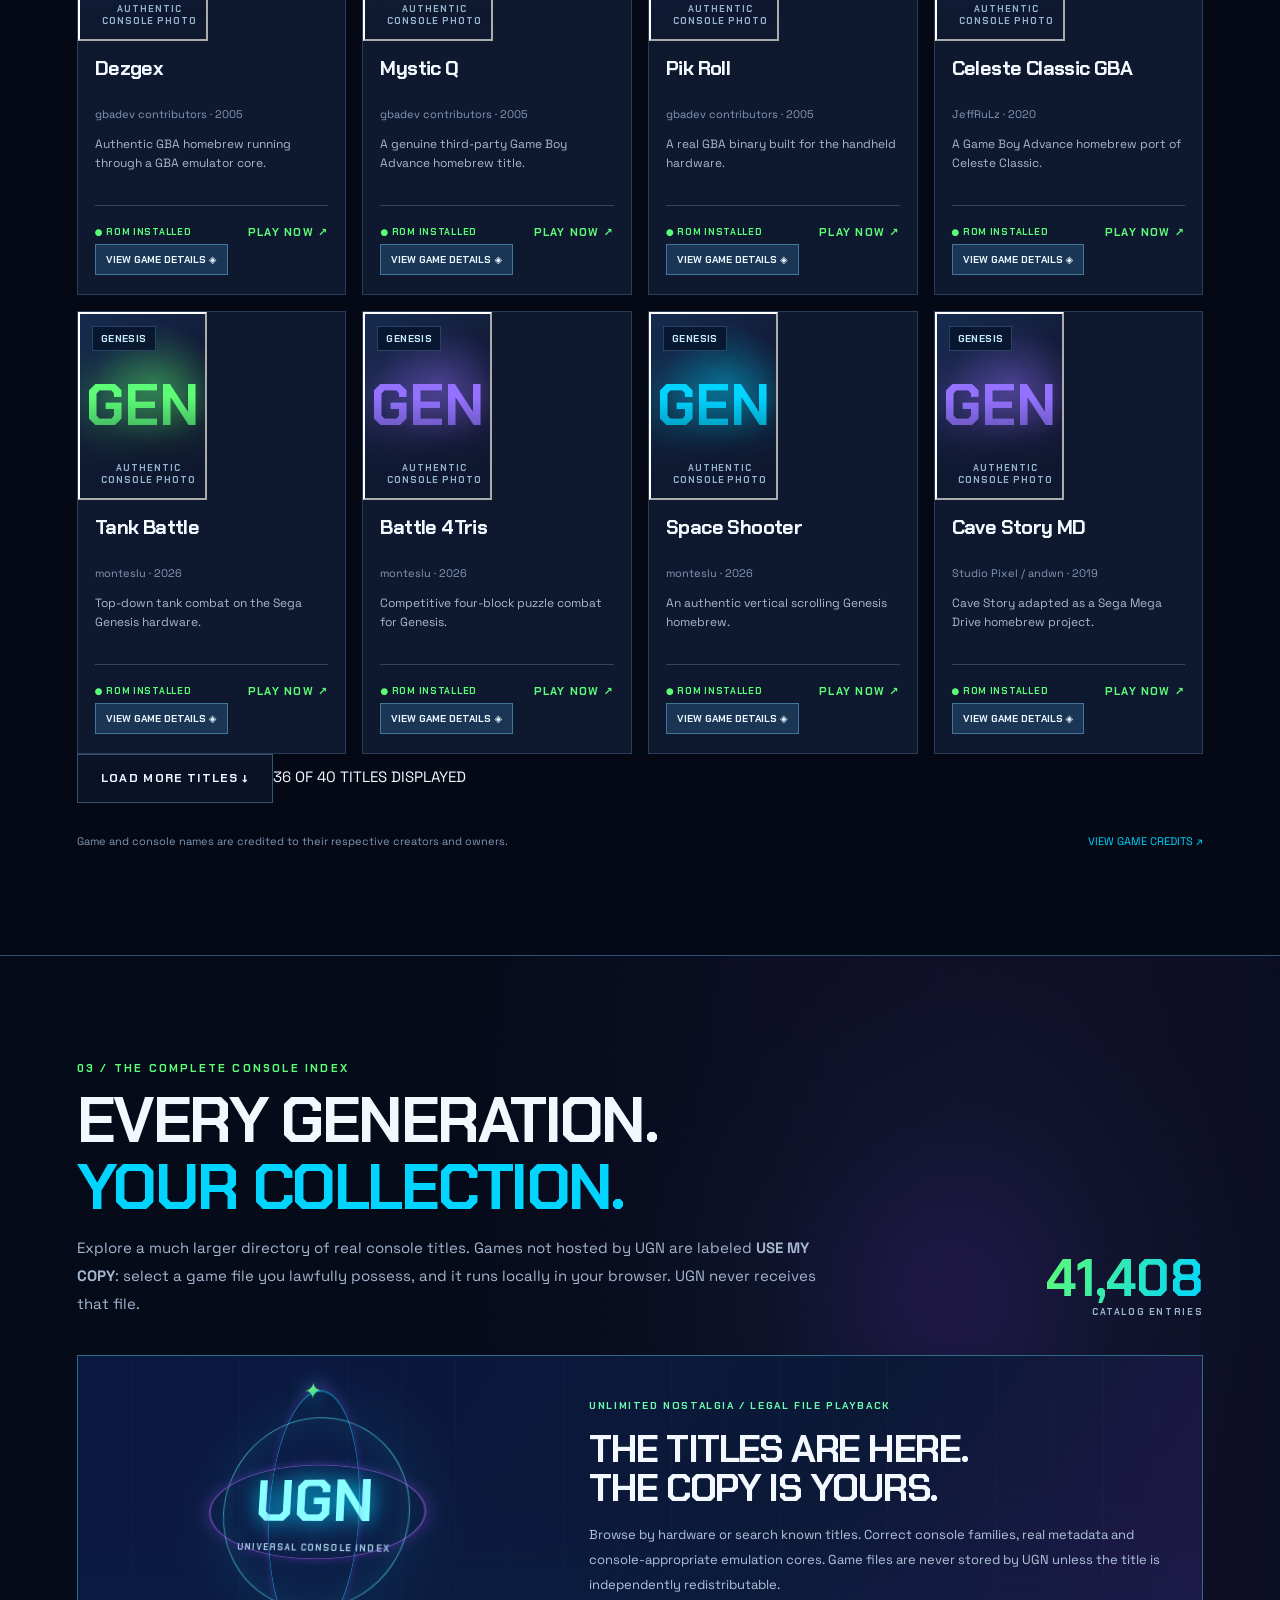
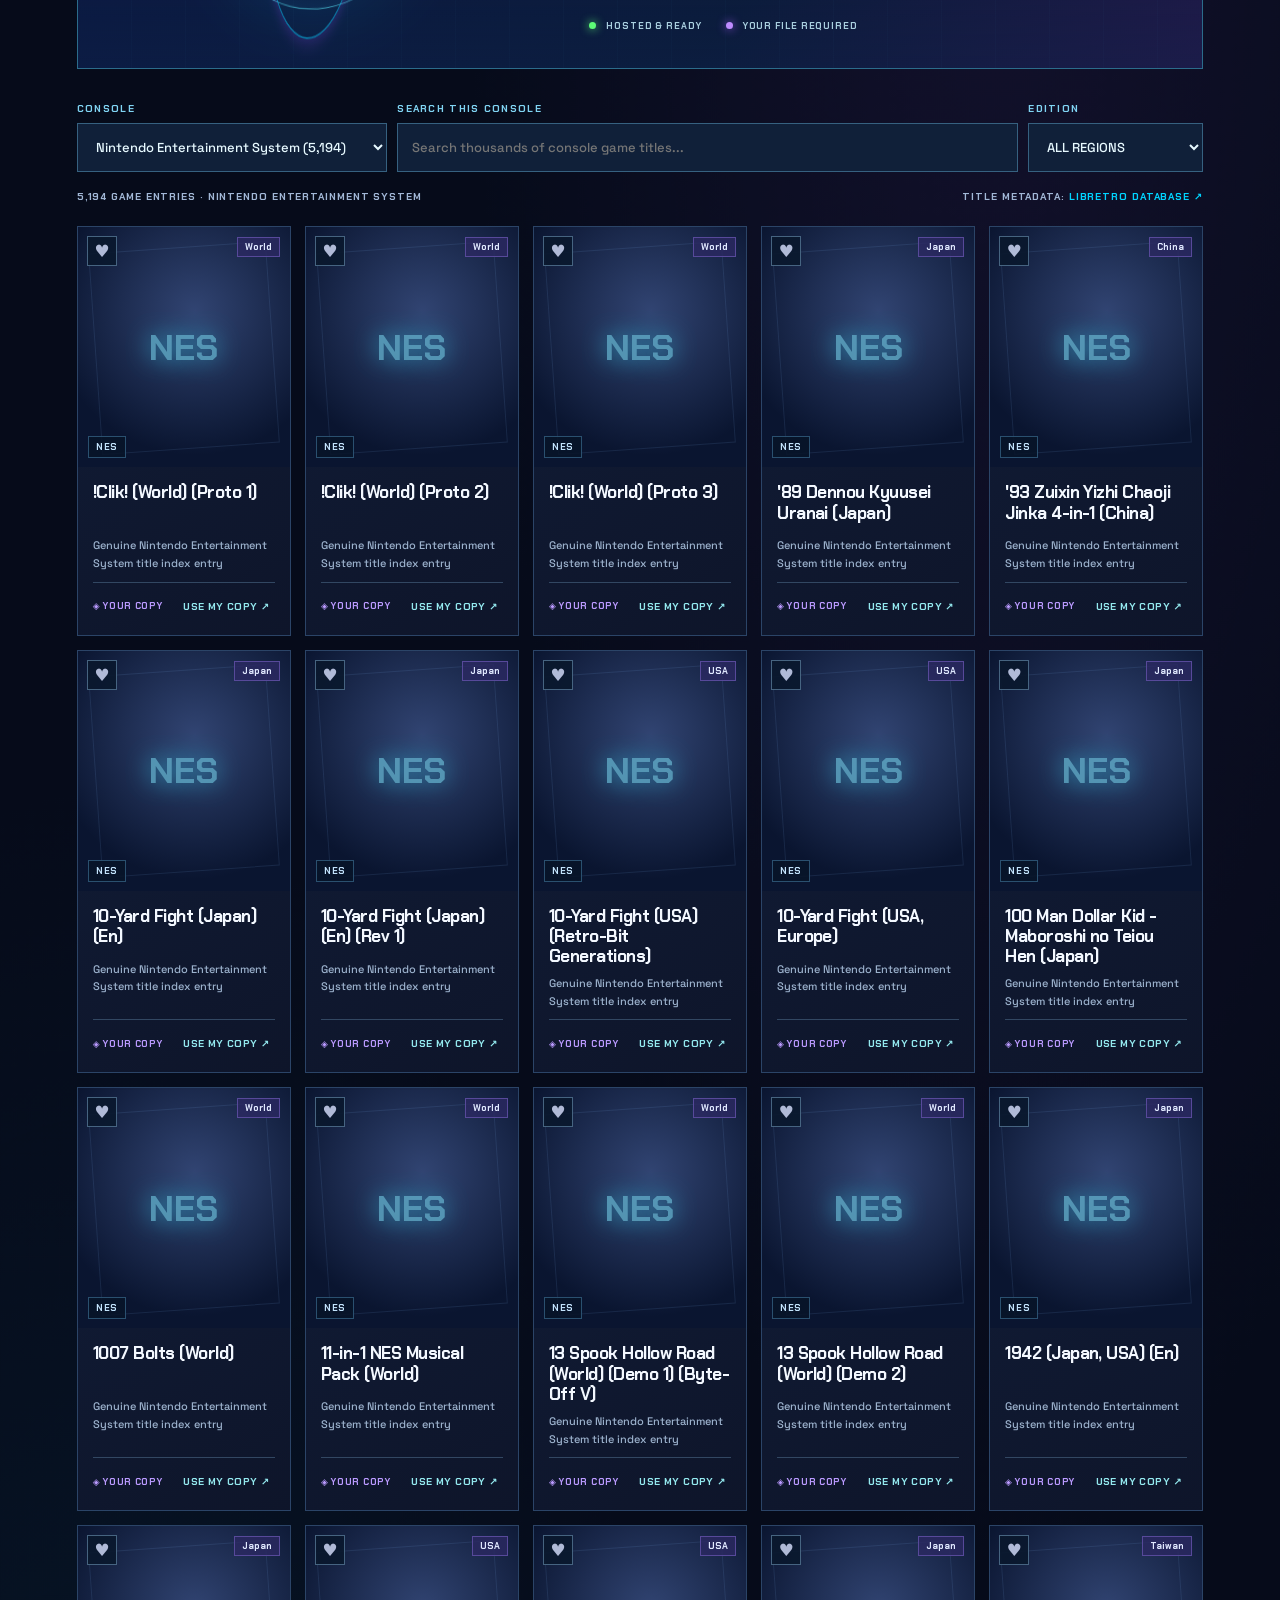
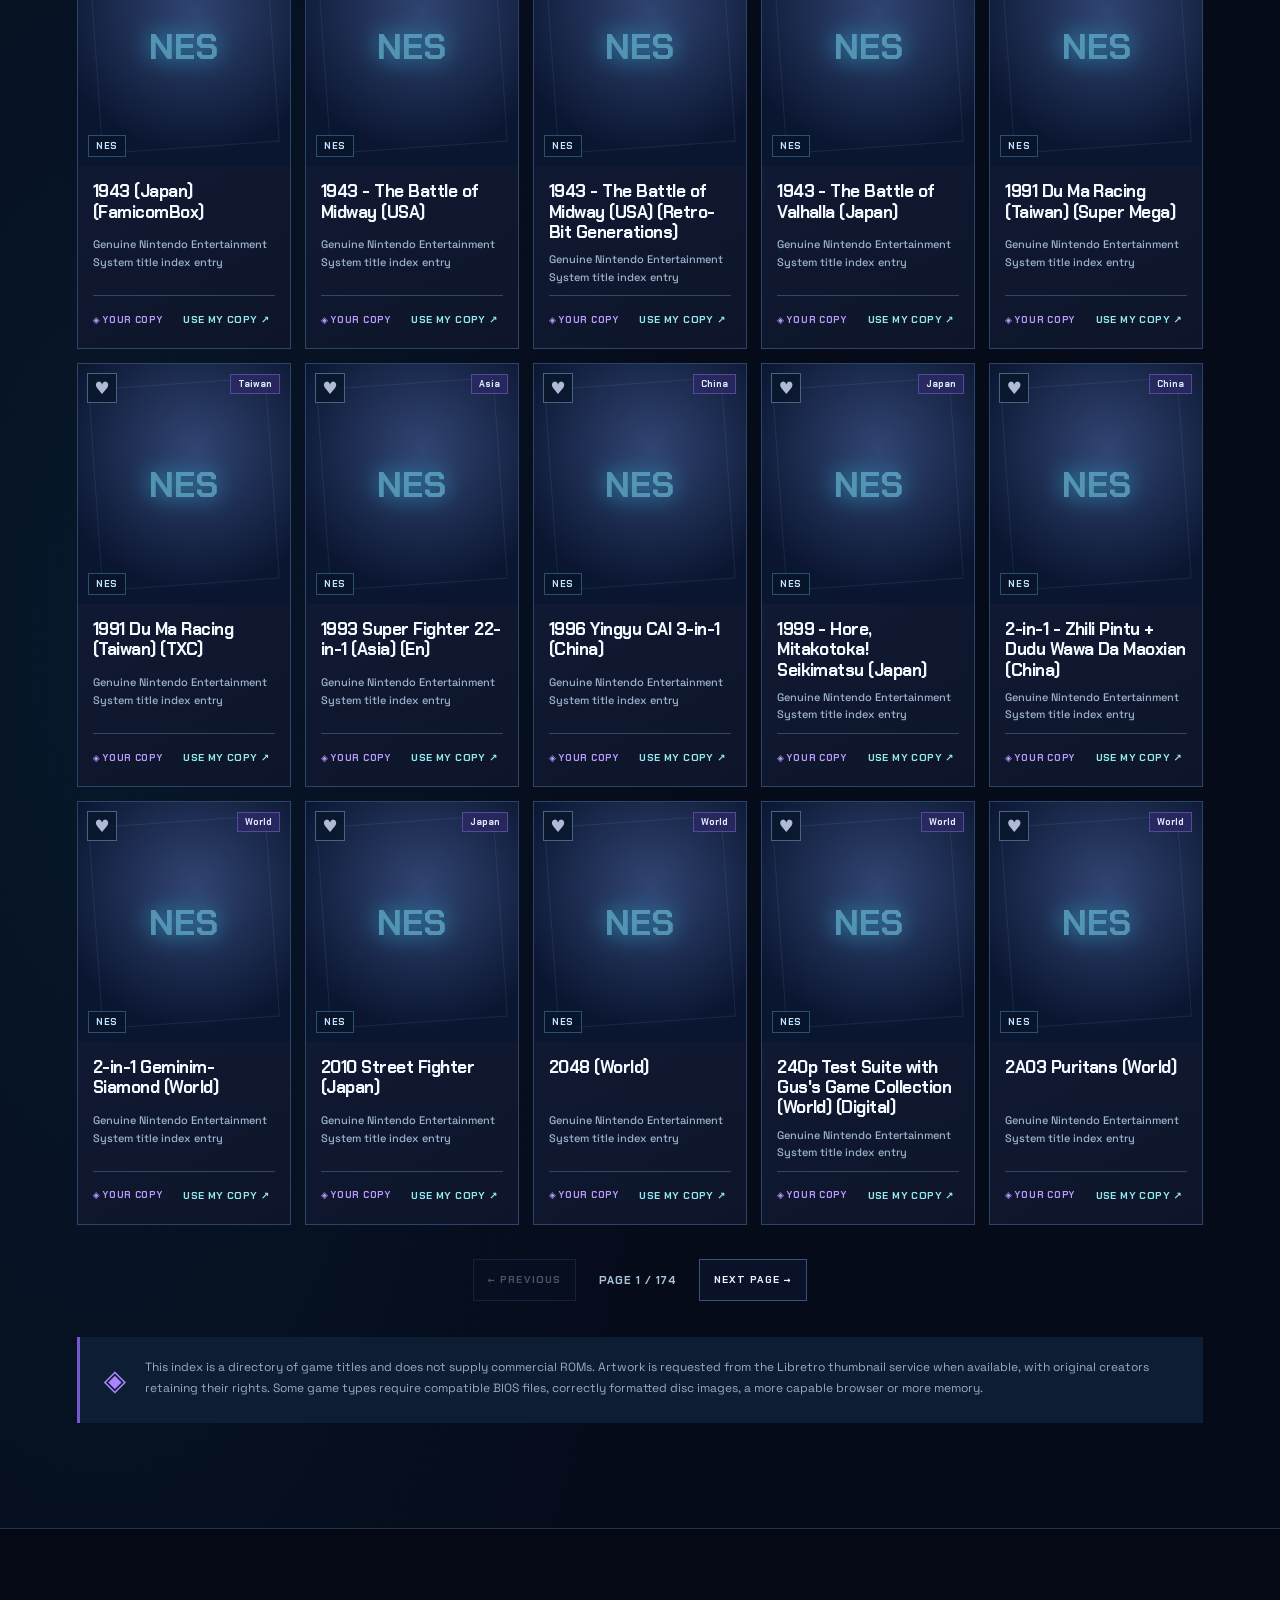
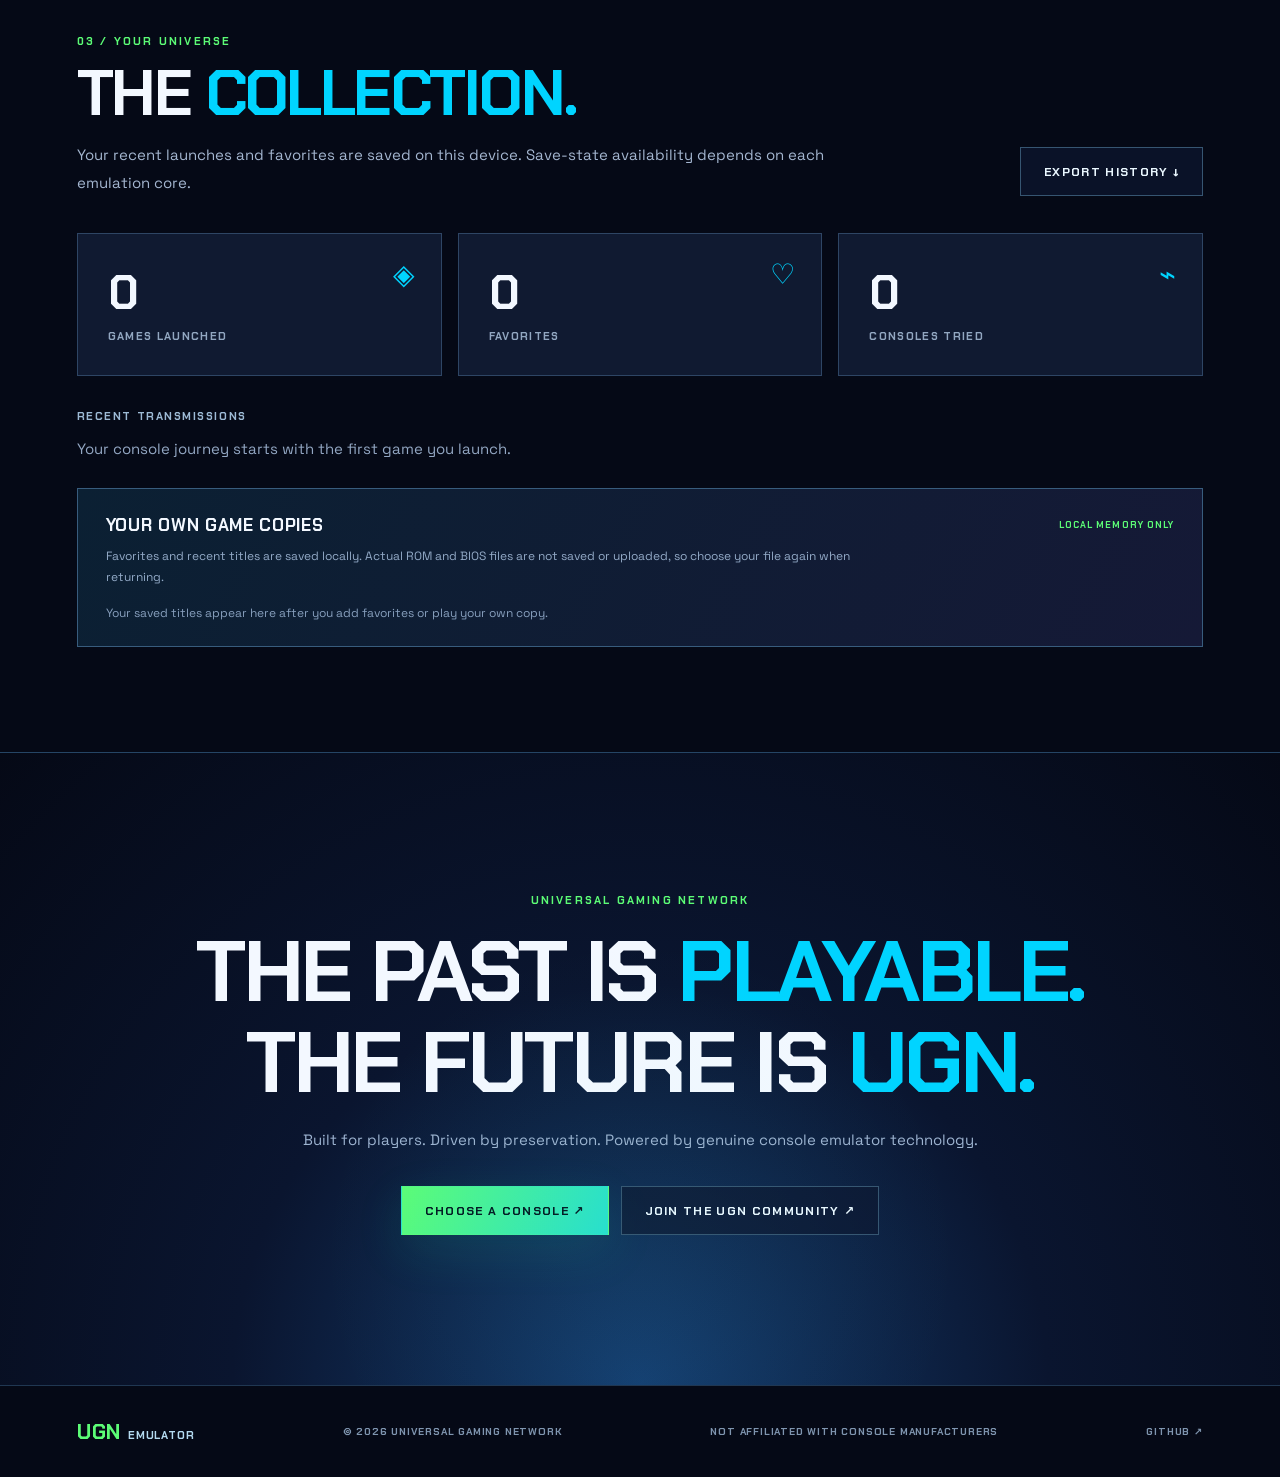
==== commit f56a5987: "Refresh visible game-library counts for 40 real console ROMs" ====
--- a/index.html
+++ b/index.html
@@ -21,7 +21,7 @@
 <div class="world-prompt" id="world-prompt" role="status" aria-live="polite">WELCOME ABOARD • SELECT AN EXHIBIT OR DECK</div>
 <div class="world-caption"><div><i></i> GALACTIC ARCHIVE ONLINE</div><span>REAL CONSOLES • REAL EMULATION • NO ARCADE GAMES</span></div>
 <aside id="exhibit-panel" class="world-panel" hidden aria-label="Selected console details"><div class="panel-eyebrow">CONSOLE EXHIBIT <button id="close-exhibit" aria-label="Close exhibit">✕</button></div><div id="exhibit-preview" class="exhibit-preview"><img id="exhibit-photo" alt="Console exhibit photography"></div><div class="exhibit-headline"><span id="exhibit-maker">NINTENDO / 1985</span><h2 id="exhibit-title">Console</h2><p id="exhibit-about">Historical console exhibit</p></div><div class="panel-library-label">INSTALLED CONSOLE GAMES</div><div id="exhibit-game-list" class="exhibit-game-list"></div><button id="exhibit-view-library" class="primary-btn panel-wide">EXPLORE ALL TITLES FOR THIS CONSOLE ↗</button><button id="exhibit-open-own" class="secondary-btn panel-wide">USE A COPY I OWN ⤓</button></aside>
-<aside id="holo-shelf" class="world-panel holo-shelf-panel" hidden aria-label="Interactive holographic game collection"><div class="panel-eyebrow">HOLOGRAPHIC GAME ARCHIVE <button id="close-holo-shelf" aria-label="Close holographic library">✕</button></div><h2>THE <em>VAULT.</em></h2><p>Authentic compiled console games. Rotate the cases, inspect the title, and launch the real ROM.</p><label class="holo-search">⌕ <input id="holo-search-input" placeholder="Search the game universe..." aria-label="Search holographic game library"></label><div class="holo-shelf-viewport"><div class="holo-shelf-track" id="holo-shelf-track"></div></div><div class="holo-shelf-navigation"><button id="holo-prev" aria-label="Previous game">←</button><span id="holo-counter">01 / 31</span><button id="holo-next" aria-label="Next game">→</button></div><div class="holo-selected"><strong id="holo-selected-name">Choose a game</strong><span id="holo-selected-system">CONSOLE / YEAR</span><p id="holo-selected-desc"></p><button class="primary-btn panel-wide" id="holo-play">BOOT SELECTED ROM ↗</button><button class="secondary-btn panel-wide" id="holo-all-games">BROWSE 41,000+ CONSOLE TITLES ↗</button></div></aside>
+<aside id="holo-shelf" class="world-panel holo-shelf-panel" hidden aria-label="Interactive holographic game collection"><div class="panel-eyebrow">HOLOGRAPHIC GAME ARCHIVE <button id="close-holo-shelf" aria-label="Close holographic library">✕</button></div><h2>THE <em>VAULT.</em></h2><p>Authentic compiled console games. Rotate the cases, inspect the title, and launch the real ROM.</p><label class="holo-search">⌕ <input id="holo-search-input" placeholder="Search the game universe..." aria-label="Search holographic game library"></label><div class="holo-shelf-viewport"><div class="holo-shelf-track" id="holo-shelf-track"></div></div><div class="holo-shelf-navigation"><button id="holo-prev" aria-label="Previous game">←</button><span id="holo-counter">01 / 40</span><button id="holo-next" aria-label="Next game">→</button></div><div class="holo-selected"><strong id="holo-selected-name">Choose a game</strong><span id="holo-selected-system">CONSOLE / YEAR</span><p id="holo-selected-desc"></p><button class="primary-btn panel-wide" id="holo-play">BOOT SELECTED ROM ↗</button><button class="secondary-btn panel-wide" id="holo-all-games">BROWSE 41,000+ CONSOLE TITLES ↗</button></div></aside>
 <aside id="room-panel" class="world-panel room-panel" hidden aria-label="UGN personal gaming room editor">
   <div class="panel-eyebrow">UGN // PERSONAL QUARTERS <button id="close-room" aria-label="Close room editor">✕</button></div>
   <h2>THE <em>GAMING ROOM.</em></h2>
@@ -162,7 +162,7 @@
 <button class="location-card" data-space="shelves"><img src="./assets/console-play-station.webp" loading="lazy" alt="Retro console game cartridge and controller beside glowing CRT game screen"><span class="location-index">04 / THE EXPERIENCE</span><strong>CONSOLE PLAY STATION</strong><small>SELECT YOUR GAME ↗</small></button>
 </div></section><div class="marquee"><div class="marquee-track">✦ NINTENDO <span>●</span> SEGA <span>●</span> SONY <span>●</span> ATARI <span>●</span> SNK <span>●</span> RETRO REIMAGINED <span>●</span> UNIVERSAL GAMING NETWORK <span>●</span> NINTENDO <span>●</span> SEGA <span>●</span> SONY <span>●</span> ATARI <span>●</span> SNK <span>●</span> RETRO REIMAGINED <span>●</span> UNIVERSAL GAMING NETWORK <span>●</span></div></div>
 <section class="section" id="systems"><div class="section-top"><div><div class="section-eyebrow">01 / SYSTEM SELECT</div><h2>THE CONSOLE <em>UNIVERSE.</em></h2><p>Choose your hardware. Genuine console systems, accurately identified and presented. Only systems with installed titles offer instant play.</p></div><div class="section-arrow">↗</div></div><div class="system-feature"><div class="feature-info"><div class="feature-breadcrumb">FEATURED HARDWARE <span> / </span> <b id="feature-index">01</b></div><div class="feature-meta" id="feature-era">1985 — NORTH AMERICA</div><h3 id="feature-title">Nintendo Entertainment System</h3><p id="feature-description">The console that changed the industry.</p><div class="feature-footer"><span id="feature-count">CHECKING LIBRARY</span><button class="text-action" id="feature-explore">EXPLORE SYSTEM ↗</button></div></div><div class="feature-image-wrap" id="feature-image-wrap"><div class="feature-halo"></div><img id="feature-image" src="https://commons.wikimedia.org/wiki/Special:FilePath/NES-Console-Set.jpg?width=960" alt="Authentic Nintendo Entertainment System hardware" loading="lazy"></div><div class="feature-rail"><button id="feature-prev" aria-label="Previous console">←</button><span id="feature-position">01 / 16</span><button id="feature-next" aria-label="Next console">→</button></div></div><div class="system-toolbar"><span>SELECT A SYSTEM <span class="muted">/ CLICK TO EXPLORE</span></span><div class="system-filter"><button class="sys-filter active" data-maker="all">ALL</button><button class="sys-filter" data-maker="Nintendo">NINTENDO</button><button class="sys-filter" data-maker="Sega">SEGA</button><button class="sys-filter" data-maker="Sony">SONY</button><button class="sys-filter" data-maker="Other">OTHER</button></div></div><div class="system-grid" id="system-grid"></div></section>
-<section class="section library-section" id="library"><div class="section-top"><div><div class="section-eyebrow">02 / THE COLLECTION</div><h2>REAL GAMES. <em>REAL HARDWARE.</em></h2><p>These are genuine compiled console ROMs from independent developers — loaded with the actual emulation core for their system. Every game shown as installed is hosted in this project.</p></div><div class="library-count" id="library-count">VERIFYING LIBRARY…</div></div><div class="library-tools"><label class="search"><span>⌕</span><input id="game-search" type="search" placeholder="Search games, creators, or systems..." autocomplete="off" aria-label="Search games"></label><select id="game-sort" aria-label="Sort games"><option value="featured">FEATURED</option><option value="az">TITLE A — Z</option><option value="year">RELEASE YEAR</option><option value="system">CONSOLE</option></select><button class="filter-favorites" id="show-favorites" aria-pressed="false">♡ FAVORITES</button></div><div class="personal-filter" id="catalog-mode-select"><div><span class="catalog-status" id="catalog-status">31 LICENSED TITLES ONLINE</span><small>Browse the built-in collection or inspect titles for your own lawful copy</small></div><div class="personal-buttons" role="group" aria-label="Library title availability"><button class="active" id="view-hosted" aria-pressed="true">PLAY NOW</button><button id="view-personal" aria-pressed="false">MY OWN COPY</button><button id="view-everything" aria-pressed="false">ALL TITLES</button></div></div><p class="catalog-notice" id="catalog-notice">Real compiled ROMs hosted by UGN. Choose a game to inspect or launch it directly.</p><div class="platform-pills" id="platform-pills"></div><div id="game-grid" class="game-grid" aria-live="polite"></div><div class="load-more-row"><button id="load-more-games" class="secondary-btn" hidden>LOAD MORE TITLES ↓</button><span id="catalog-page-meta"></span></div><div id="empty-state" class="empty-state" hidden><span>◎</span><h3>NO SIGNAL IN THIS SECTOR</h3><p>Try another console or search term. Only installed, redistributable games appear in the playable library.</p><button id="reset-filters" class="secondary-btn">RESET FILTERS</button></div><div class="library-footer"><span>Game and console names are credited to their respective creators and owners.</span><a href="https://github.com/Universal-Gaming/UGN-Emulator/blob/main/CREDITS.md" target="_blank" rel="noopener noreferrer">VIEW GAME CREDITS ↗</a></div></section>
+<section class="section library-section" id="library"><div class="section-top"><div><div class="section-eyebrow">02 / THE COLLECTION</div><h2>REAL GAMES. <em>REAL HARDWARE.</em></h2><p>These are genuine compiled console ROMs from independent developers — loaded with the actual emulation core for their system. Every game shown as installed is hosted in this project.</p></div><div class="library-count" id="library-count">VERIFYING LIBRARY…</div></div><div class="library-tools"><label class="search"><span>⌕</span><input id="game-search" type="search" placeholder="Search games, creators, or systems..." autocomplete="off" aria-label="Search games"></label><select id="game-sort" aria-label="Sort games"><option value="featured">FEATURED</option><option value="az">TITLE A — Z</option><option value="year">RELEASE YEAR</option><option value="system">CONSOLE</option></select><button class="filter-favorites" id="show-favorites" aria-pressed="false">♡ FAVORITES</button></div><div class="personal-filter" id="catalog-mode-select"><div><span class="catalog-status" id="catalog-status">40 LICENSED TITLES ONLINE</span><small>Browse the built-in collection or inspect titles for your own lawful copy</small></div><div class="personal-buttons" role="group" aria-label="Library title availability"><button class="active" id="view-hosted" aria-pressed="true">PLAY NOW</button><button id="view-personal" aria-pressed="false">MY OWN COPY</button><button id="view-everything" aria-pressed="false">ALL TITLES</button></div></div><p class="catalog-notice" id="catalog-notice">Real compiled ROMs hosted by UGN. Choose a game to inspect or launch it directly.</p><div class="platform-pills" id="platform-pills"></div><div id="game-grid" class="game-grid" aria-live="polite"></div><div class="load-more-row"><button id="load-more-games" class="secondary-btn" hidden>LOAD MORE TITLES ↓</button><span id="catalog-page-meta"></span></div><div id="empty-state" class="empty-state" hidden><span>◎</span><h3>NO SIGNAL IN THIS SECTOR</h3><p>Try another console or search term. Only installed, redistributable games appear in the playable library.</p><button id="reset-filters" class="secondary-btn">RESET FILTERS</button></div><div class="library-footer"><span>Game and console names are credited to their respective creators and owners.</span><a href="https://github.com/Universal-Gaming/UGN-Emulator/blob/main/CREDITS.md" target="_blank" rel="noopener noreferrer">VIEW GAME CREDITS ↗</a></div></section>
 <section class="section full-index-section" id="all-games" aria-label="Complete retro console game catalog">
   <div class="index-halo" aria-hidden="true"></div>
   <div class="section-top"><div><div class="section-eyebrow">03 / THE COMPLETE CONSOLE INDEX</div><h2>EVERY GENERATION.<br><em>YOUR COLLECTION.</em></h2><p>Explore a much larger directory of real console titles. Games not hosted by UGN are labeled <strong>USE MY COPY</strong>: select a game file you lawfully possess, and it runs locally in your browser. UGN never receives that file.</p></div><div class="index-count"><strong id="full-index-total">SYNCING</strong><span>CATALOG ENTRIES</span></div></div>
--- a/styles.css
+++ b/styles.css
@@ -1,2 +1,10 @@
-:root{color-scheme:dark;--bg:#050916;--surface:#0c1224;--panel:#101930;--border:#263451;--text:#f3f8ff;--muted:#91a5c4;--cyan:#00d4ff;--lime:#5cfc76;--violet:#9472ff;--sans:"Space Grotesk",system-ui,sans-serif;--display:"Chakra Petch",system-ui,sans-serif}*{box-sizing:border-box}html{scroll-behavior:smooth;scroll-padding-top:85px}body{margin:0;color:var(--text);background:var(--bg);font:15px/1.6 var(--sans);overflow-x:hidden}button,a,input,select{font:inherit}button{cursor:pointer}button,a{touch-action:manipulation}a{color:inherit;text-decoration:none}button:focus-visible,a:focus-visible,input:focus-visible,select:focus-visible{outline:2px solid var(--lime);outline-offset:3px}h1,h2,h3,h4{font-family:var(--display);line-height:1.04;letter-spacing:-.04em;margin:0}h2{font-size:clamp(39px,5vw,78px)}em{color:var(--cyan);font-style:normal}.grain{position:fixed;inset:0;z-index:200;pointer-events:none;opacity:.055;background-image:url("data:image/svg+xml,%3Csvg viewBox='0 0 180 180' xmlns='http://www.w3.org/2000/svg'%3E%3Cfilter id='n'%3E%3CfeTurbulence type='fractalNoise' baseFrequency='.7' numOctaves='3' stitchTiles='stitch'/%3E%3C/filter%3E%3Crect width='100%25' height='100%25' filter='url(%23n)' opacity='.35'/%3E%3C/svg%3E")}.cursor-glow{position:fixed;pointer-events:none;z-index:0;width:450px;height:450px;border-radius:50%;background:radial-gradient(circle,#01abce12,transparent 65%);transform:translate(-50%,-50%)}.site-header{height:78px;padding:0 clamp(20px,5vw,84px);display:flex;align-items:center;justify-content:space-between;position:sticky;top:0;z-index:40;background:#070c1ce8;border-bottom:1px solid #22416666;backdrop-filter:blur(22px)}.wordmark{display:flex;align-items:center;gap:14px}.logo{position:relative;isolation:isolate;padding:7px 10px;font:700 25px var(--display);letter-spacing:-.11em;color:#061b24;background:linear-gradient(120deg,#5cfc76,#00d4ff);transform:skew(-6deg)}.logo-orbit{position:absolute;inset:-4px -9px;border:1px solid #9cfdd588;border-radius:50%;transform:rotate(-30deg);z-index:-1}.wordmark-text{font:700 10px var(--display);letter-spacing:.14em;line-height:1.25}.wordmark-text small{display:block;color:var(--cyan);letter-spacing:.32em;margin-top:6px}.primary-nav{display:flex;gap:clamp(16px,3vw,55px)}.primary-nav a{font:700 11px var(--display);letter-spacing:.13em;color:#a5b9da;transition:.2s}.primary-nav a:hover{color:var(--lime)}.header-actions{display:flex;align-items:center;gap:13px;font:700 10px var(--display);letter-spacing:.13em}.live-dot{background:var(--lime);width:7px;height:7px;border-radius:50%;box-shadow:0 0 12px var(--lime)}.header-link{border:1px solid #345976;padding:10px 14px;margin-left:10px;transition:.2s}.header-link:hover{border-color:var(--cyan)}.nav-toggle{display:none;background:none;color:white;border:0;font-size:22px}.hero{height:min(830px,calc(100svh - 78px));min-height:650px;position:relative;isolation:isolate;overflow:hidden;background:radial-gradient(ellipse at 70% 42%,#18265b,#070d24 45%,#050916 95%)}.cosmos{position:absolute;inset:0;z-index:-3;overflow:hidden}.cosmos canvas{display:block;width:100%;height:100%}.cosmos-fallback{position:absolute;inset:0;background:radial-gradient(circle at 67% 42%,#442376 0,transparent 27%),radial-gradient(circle at 76% 52%,#044c6a 0,transparent 32%)}.hero-vignette{position:absolute;inset:0;z-index:-1;background:linear-gradient(90deg,#050916 1%,#050916e8 32%,#05091628 72%),linear-gradient(0deg,#050916 0,transparent 23%);pointer-events:none}.hero-inner{padding:clamp(90px,10.6vh,152px) 6.8vw 105px;position:relative;z-index:2;width:min(850px,72%)}.eyebrow,.section-eyebrow{font:700 11px var(--display);letter-spacing:.2em;color:var(--lime)}.eyebrow-line{display:inline-block;width:30px;height:1px;background:var(--lime);vertical-align:middle;margin-right:10px}.eyebrow-dot{color:var(--cyan);margin:0 6px}.hero-overline{font:700 11px var(--display);color:#98abc9;letter-spacing:.24em;margin:35px 0 19px}.hero h1{font-size:clamp(56px,7.2vw,114px);letter-spacing:-.075em;line-height:.96;max-width:1000px;text-shadow:0 7px 45px #01040f}.hero h1 em{color:var(--lime)}.hero-copy{max-width:510px;font-size:15px;color:#b0c1d8;line-height:1.9;margin:27px 0}.hero-buttons,.end-actions{display:flex;gap:12px;flex-wrap:wrap}.primary-btn,.secondary-btn{display:inline-flex;gap:28px;align-items:center;justify-content:center;border:1px solid transparent;padding:15px 23px;min-height:49px;font:700 12px var(--display);letter-spacing:.11em;text-transform:uppercase;transition:transform .2s,border-color .2s,background .2s}.primary-btn:hover,.secondary-btn:hover{transform:translateY(-3px)}.primary-btn{color:#031922;background:linear-gradient(115deg,var(--lime),#27dece);box-shadow:0 16px 50px #1aefb71f}.secondary-btn{background:#0d1731b0;border-color:#365571;color:#eaf7ff}.secondary-btn:hover{border-color:var(--cyan)}.hero-metrics{display:flex;gap:clamp(25px,3vw,58px);margin-top:47px}.hero-metrics div{border-left:1px solid #346e83;padding-left:16px}.hero-metrics strong{display:block;font:700 34px var(--display)}.hero-metrics small{font:700 10px var(--display);color:#8299b8;letter-spacing:.16em}.hero-side{position:absolute;right:32px;top:50%;transform:translateY(-50%);writing-mode:vertical-rl;display:flex;align-items:center;gap:17px;color:#6d8da7;font:700 9px var(--display);letter-spacing:.16em}.hero-side-line{height:65px;width:1px;background:var(--cyan)}.hero-bottom{position:absolute;bottom:29px;left:6.8vw;right:6.8vw;display:flex;justify-content:space-between;gap:20px;color:#6d8faa;font:700 10px var(--display);letter-spacing:.16em}.hero-bottom span:nth-child(2){color:var(--lime);font-size:22px}.marquee{background:#0c1c2d;border-block:1px solid #21445d;overflow:hidden;color:#a9ddea}.marquee-track{width:max-content;padding:15px 25px;font:700 11px var(--display);letter-spacing:.23em;white-space:nowrap;animation:marquee 45s linear infinite}.marquee-track span{margin:0 40px;color:var(--lime)}@keyframes marquee{to{transform:translateX(-50%)}}.section{max-width:1590px;margin:auto;padding:105px clamp(22px,6vw,105px)}.section-top{display:flex;justify-content:space-between;align-items:end;gap:30px;margin-bottom:37px}.section-top h2{margin:13px 0}.section-top p{max-width:770px;color:#a4b6d0;line-height:1.85;margin:0}.section-arrow{border:1px solid #25445e;color:var(--cyan);width:56px;height:56px;display:grid;place-items:center;font-size:27px;flex-shrink:0}.system-feature{min-height:395px;display:grid;grid-template-columns:1.04fr 1fr 70px;position:relative;overflow:hidden;border:1px solid #2d5274;background:radial-gradient(ellipse at 69% 40%,#1d356a,#0d162e 60%,#0b1429)}.system-feature:before{content:"";position:absolute;inset:0;opacity:.32;background:repeating-linear-gradient(100deg,transparent 0 90px,#5397d10f 92px 94px);pointer-events:none}.feature-info{padding:clamp(24px,4.5vw,66px);position:relative;z-index:2;display:flex;flex-direction:column;justify-content:center}.feature-breadcrumb,.feature-meta{font:700 10px var(--display);letter-spacing:.16em;color:#8fa8c5}.feature-breadcrumb span{color:var(--cyan);margin:0 8px}.feature-meta{color:var(--lime);margin-top:30px}.feature-info h3{font-size:clamp(30px,3.8vw,58px);margin:13px 0;line-height:1.06}.feature-info p{max-width:410px;color:#9fb3ce;margin:0 0 35px}.feature-footer{display:flex;align-items:center;gap:24px;flex-wrap:wrap}.feature-footer span{color:#a2cde6;font:700 11px var(--display);letter-spacing:.1em}.text-action{border:0;background:transparent;color:var(--lime);font:700 11px var(--display);letter-spacing:.1em;padding:7px 0}.feature-image-wrap{position:relative;display:grid;place-items:center;perspective:900px;overflow:hidden}.feature-halo{position:absolute;width:70%;aspect-ratio:1;border:1px solid #4c80a866;border-radius:50%;box-shadow:0 0 0 35px #59bfed08,0 0 0 75px #59bfed06,0 0 100px #31b8e74f;background:radial-gradient(circle,#3867a520,transparent 65%)}.feature-image-wrap img{width:95%;max-height:360px;object-fit:contain;position:relative;z-index:2;filter:drop-shadow(0 28px 30px #010713a9);transform:rotateY(-15deg) rotateX(5deg);transition:transform .55s}.feature-image-wrap:hover img{transform:rotateY(4deg) rotateX(-3deg) scale(1.07)}.feature-rail{border-left:1px solid #38608355;display:flex;flex-direction:column;justify-content:center;align-items:center;gap:25px;z-index:3}.feature-rail button{background:#183254;color:#b5dcf2;border:1px solid #3a6b88;width:39px;height:39px;font-size:19px}.feature-rail button:hover{border-color:var(--lime);color:var(--lime)}.feature-rail span{writing-mode:vertical-rl;white-space:nowrap;font:700 11px var(--display);letter-spacing:.16em;color:#9bb1d3}.system-toolbar{display:flex;justify-content:space-between;align-items:center;gap:25px;margin:38px 0 22px;font:700 11px var(--display);letter-spacing:.1em}.muted{color:#7085a5}.system-filter{display:flex;flex-wrap:wrap;gap:7px}.sys-filter,.platform-pills button{border:1px solid #273c58;color:#9badca;background:#101b33;padding:9px 13px;font:700 11px var(--display);letter-spacing:.08em;transition:.2s}.sys-filter:hover,.platform-pills button:hover{border-color:#3a9ab3;color:white}.sys-filter.active,.platform-pills button.active{border-color:var(--lime);color:#062022;background:var(--lime)}.system-grid{display:grid;grid-template-columns:repeat(4,minmax(0,1fr));gap:15px}.system-card{position:relative;min-width:0;text-align:left;background:linear-gradient(155deg,#132139,#0b1225);border:1px solid #2b3f5f;color:white;padding:0;overflow:hidden;transition:transform .2s,border-color .2s;transform-style:preserve-3d}.system-card:hover{transform:translateY(-7px);border-color:var(--cyan)}.system-img{height:168px;background:radial-gradient(circle at 48% 60%,#244e654b,#101b33 60%);overflow:hidden;display:grid;place-items:center}.system-img img{max-width:90%;width:100%;height:150px;object-fit:contain;filter:drop-shadow(0 12px 20px #020510c9);transition:transform .3s}.system-card:hover .system-img img{transform:scale(1.09) rotate(-3deg)}.system-noimage{font:700 65px var(--display);color:#46678c}.system-card-body{padding:16px 18px 20px;border-top:1px solid #2f4b6766}.system-name{font:700 21px var(--display)}.system-sub{font:700 10px var(--display);color:#8399b6;margin-top:5px;letter-spacing:.08em}.system-status{position:absolute;top:12px;right:12px;z-index:3;background:#08152ce9;color:var(--lime);padding:6px 9px;border:1px solid #4fd9b255;font:700 9px var(--display);letter-spacing:.07em}.system-card.soon .system-status{color:#d3bb8c;border-color:#9d7e4655}.library-section{border-top:1px solid #1f344c;background:linear-gradient(#0c152850,#050916 70%)}.library-count{font:700 13px var(--display);color:var(--lime);letter-spacing:.1em;white-space:nowrap}.library-tools{display:flex;gap:10px;align-items:center}.search{display:flex;align-items:center;gap:12px;flex:1;background:#111c34;border:1px solid #2d4565;padding:11px 15px}.search span{font-size:22px;color:var(--cyan)}.search input{border:0;background:none;outline:none;color:white;width:100%;font:13px var(--sans)}.library-tools select{min-height:47px;background:#111c34;color:#dbe7f8;border:1px solid #2d4565;padding:0 15px;font:700 11px var(--display)}.filter-favorites{border:1px solid #2d4565;background:#111c34;color:#c4d6ed;min-height:47px;padding:0 19px;font:700 11px var(--display)}.filter-favorites.active{border-color:#f77eb4;color:#ff9dc4}.platform-pills{display:flex;gap:8px;flex-wrap:wrap;margin:23px 0 31px}.game-grid{display:grid;grid-template-columns:repeat(4,minmax(0,1fr));gap:16px}.game-card{border:1px solid #293d59;background:#0e1930;min-width:0;overflow:hidden;transition:transform .23s,border-color .23s,box-shadow .23s}.game-card:hover{transform:translateY(-6px);border-color:#4d98bb;box-shadow:0 15px 55px #0206149a}.game-art{height:188px;position:relative;display:grid;place-items:center;overflow:hidden;isolation:isolate;background:linear-gradient(140deg,#162b4f,#11152e 70%)}.game-art:before{content:"";position:absolute;inset:0;background:radial-gradient(circle at 60% 38%,var(--art,#4b70c0) 0,transparent 45%);opacity:.28;z-index:-1}.game-art:after{content:"";position:absolute;inset:0;background:linear-gradient(0deg,#0e1930e8,transparent 55%);pointer-events:none}.game-art img{max-width:94%;width:100%;height:162px;object-fit:contain;filter:drop-shadow(0 12px 24px #0009);transition:transform .35s}.game-card:hover .game-art img{transform:scale(1.08)}.art-placeholder{font:700 57px var(--display);color:var(--art,#9acdff);text-shadow:0 0 50px var(--art,#5b91c2)}.art-note{position:absolute;z-index:2;bottom:12px;left:13px;color:#95b4ce;font:700 9px var(--display);letter-spacing:.11em}.game-system{position:absolute;z-index:2;top:12px;left:12px;border:1px solid #4b779c77;background:#06142cd9;color:#c7edfc;padding:5px 8px;font:700 10px var(--display);letter-spacing:.04em}.game-favorite{position:absolute;z-index:3;top:11px;right:11px;background:#10162dcf;border:1px solid #4f6582;color:#b2bbda;font-size:20px;width:33px;height:33px}.game-favorite.saved{color:#ff8fbd;border-color:#f38fbe}.game-info{padding:17px 17px 19px}.game-info h3{font-size:20px;letter-spacing:-.03em;min-height:41px}.game-byline{color:#8399b5;font-size:11px;margin-top:7px}.game-description{font-size:12px;line-height:1.6;color:#a8b8d1;min-height:59px;margin:11px 0}.game-bottom{display:flex;justify-content:space-between;align-items:center;gap:8px;border-top:1px solid #33455e;padding-top:14px}.rom-state{font:700 9px var(--display);color:var(--lime);letter-spacing:.08em}.rom-state.checking{color:#afc4d8}.game-play{padding:5px 0;border:0;background:none;color:var(--lime);font:700 11px var(--display);letter-spacing:.11em;white-space:nowrap}.game-play:hover{color:white}.game-play:disabled{color:#8290a8;cursor:not-allowed}.empty-state{text-align:center;border:1px dashed #355576;padding:70px 15px}.empty-state span{display:block;font-size:53px;color:var(--cyan)}.empty-state h3{font-size:27px;margin:15px}.empty-state p{color:#91a5c4}.library-footer{display:flex;justify-content:space-between;gap:20px;margin-top:30px;color:#8197b4;font-size:11px}.library-footer a{color:var(--cyan)}.collection-section{border-top:1px solid #233550}.collection-stats{display:grid;grid-template-columns:repeat(3,1fr);gap:16px}.collection-stats>div{padding:28px 30px;border:1px solid #2e4564;background:#101a31;position:relative}.collection-stats span{position:absolute;right:26px;top:18px;color:var(--cyan);font-size:28px}.collection-stats strong{font:700 47px var(--display);display:block}.collection-stats small{font:700 11px var(--display);color:#92a7c1;letter-spacing:.12em}.recent-head{margin:33px 0 14px;font:700 11px var(--display);color:#9dbad5;letter-spacing:.14em}.recent-list{display:flex;gap:10px;flex-wrap:wrap}.recent-list button{background:#131f37;border:1px solid #2c506b;color:#bce7fd;padding:11px 14px;font:700 11px var(--display)}.end-section{position:relative;overflow:hidden;text-align:center;padding:140px 25px 150px;border-top:1px solid #254565;background:radial-gradient(ellipse at 50% 100%,#143d70,#0a152f 45%,#050916)}.end-glow{position:absolute;inset:0;background:radial-gradient(circle at 50% 80%,#41f0d30a,transparent 40%);pointer-events:none}.end-section h2{font-size:clamp(43px,6.8vw,100px);margin:20px auto}.end-section p{color:#9db3d0}.end-actions{justify-content:center;margin-top:34px}footer{padding:32px clamp(22px,6vw,100px);display:flex;flex-wrap:wrap;gap:25px;align-items:center;justify-content:space-between;color:#7f95af;border-top:1px solid #203752;font:700 10px var(--display);letter-spacing:.08em}.footer-logo{font-size:21px;color:var(--lime)}.footer-logo span{font-size:11px;color:#b4daf0}.game-dialog{padding:0;width:min(96vw,1280px);max-width:1280px;max-height:94dvh;overflow:hidden;background:#050b1b;color:white;border:1px solid #3b698b;box-shadow:0 40px 125px #000}.game-dialog::backdrop{background:#01040fef;backdrop-filter:blur(15px)}.player-top{height:78px;display:flex;align-items:center;justify-content:space-between;background:#101c35;border-bottom:1px solid #2d4e6a;padding:0 26px}.player-ident span{font:700 10px var(--display);color:var(--lime);letter-spacing:.16em}.player-ident h3{font-size:22px;margin-top:4px}.player-actions{display:flex;gap:8px}.player-actions button{background:#1a2c45;color:white;border:1px solid #45627e;font-size:22px;width:41px;height:41px}.player-viewport{height:min(70dvh,760px);background:#02050d;position:relative}.player-viewport iframe{width:100%;height:100%;border:0}.player-bottom{padding:12px 23px;background:#0d172c;display:flex;align-items:center;justify-content:space-between;gap:20px;color:#8fb0cd;font:700 10px var(--display);letter-spacing:.07em}.player-live i{display:inline-block;width:6px;height:6px;background:var(--lime);border-radius:50%;margin-right:10px}.player-error{padding:30px;max-width:750px;margin:auto;text-align:center;color:#d6e8ff}.player-error h3{font-size:25px}.player-error p{color:#a1bad2}#toast{position:fixed;bottom:22px;left:50%;z-index:100;max-width:min(600px,90vw);padding:12px 22px;border:1px solid #43839e;background:#0c2738;color:white;box-shadow:0 20px 60px #0009;opacity:0;transform:translate(-50%,30px);transition:.25s;pointer-events:none;font:12px var(--display)}#toast.show{opacity:1;transform:translate(-50%,0)}
+:root{color-scheme:dark;--bg:#050916;--surface:#0c1224;--panel:#101930;--border:#263451;--text:#f3f8ff;--muted:#91a5c4;--cyan:#00d4ff;--lime:#5cfc76;--violet:#9472ff;--sans:"Space Grotesk",system-ui,sans-serif;--display:"Chakra Petch",system-ui,sans-serif}*{box-sizing:border-box}html{scroll-behavior:smooth;scroll-padding-top:85px}body{margin:0;color:var(--text);background:var(--bg);font:15px/1.6 var(--sans);overflow-x:hidden}button,a,input,select{font:inherit}button{cursor:pointer}button,a{touch-action:manipulation}a{color:inherit;text-decoration:none}button:focus-visible,a:focus-visible,input:focus-visible,select:focus-visible{outline:2px solid var(--lime);outline-offset:3px}h1,h2,h3,h4{font-family:var(--display);line-height:1.04;letter-spacing:-.04em;margin:0}h2{font-size:clamp(39px,5vw,78px)}em{color:var(--cyan);font-style:normal}.grain{position:fixed;inset:0;z-index:200;pointer-events:none;opacity:.055;background-image:url("data:image/svg+xml,%3Csvg viewBox='0 0 180 180' xmlns='http://www.w3.org/2000/svg'%3E%3Cfilter id='n'%3E%3CfeTurbulence type='fractalNoise' baseFrequency='.7' numOctaves='3' stitchTiles='stitch'/%3E%3C/filter%3E%3Crect width='100%25' height='100%25' filter='url(%23n)' opacity='.35'/%3E%3C/svg%3E")}.cursor-glow{position:fixed;pointer-events:none;z-index:0;width:450px;height:450px;border-radius:50%;background:radial-gradient(circle,#01abce12,transparent 65%);transform:translate(-50%,-50%)}.site-header{height:78px;padding:0 clamp(20px,5vw,84px);display:flex;align-items:center;justify-content:space-between;position:sticky;top:0;z-index:40;background:#070c1ce8;border-bottom:1px solid #22416666;backdrop-filter:blur(22px)}.wordmark{display:flex;align-items:center;gap:14px}.logo{position:relative;isolation:isolate;padding:7px 10px;font:700 25px var(--display);letter-spacing:-.11em;color:#061b24;background:linear-gradient(120deg,#5cfc76,#00d4ff);transform:skew(-6deg)}.logo-orbit{position:absolute;inset:-4px -9px;border:1px solid #9cfdd588;border-radius:50%;transform:rotate(-30deg);z-index:-1}.wordmark-text{font:700 10px var(--display);letter-spacing:.14em;line-height:1.25}.wordmark-text small{display:block;color:var(--cyan);letter-spacing:.32em;margin-top:6px}.primary-nav{display:flex;gap:clamp(16px,3vw,55px)}.primary-nav a{font:700 11px var(--display);letter-spacing:.13em;color:#a5b9da;transition:.2s}.primary-nav a:hover{color:var(--lime)}
+.primary-nav button{appearance:none;background:transparent;border:0;padding:0;margin:0;font:700 11px var(--display);letter-spacing:.13em;color:#a5b9da;cursor:pointer;transition:color .2s;text-align:left;white-space:nowrap}
+.primary-nav button:hover,.primary-nav button:focus-visible,.primary-nav a:focus-visible{color:var(--lime)}
+.wordmark,.footer-logo{cursor:pointer}
+.wordmark:focus-visible,.footer-logo:focus-visible{outline:2px solid var(--lime);outline-offset:5px;border-radius:3px}
+.primary-nav button:focus-visible{outline:2px solid var(--cyan);outline-offset:5px;border-radius:3px}
+#home,#systems,#library,#all-games,#collection{scroll-margin-top:88px}
+@media(max-width:800px){.primary-nav button{width:100%;padding:8px 0}.primary-nav.open{max-height:calc(100dvh - 68px);overflow-y:auto}}
+.header-actions{display:flex;align-items:center;gap:13px;font:700 10px var(--display);letter-spacing:.13em}.live-dot{background:var(--lime);width:7px;height:7px;border-radius:50%;box-shadow:0 0 12px var(--lime)}.header-link{border:1px solid #345976;padding:10px 14px;margin-left:10px;transition:.2s}.header-link:hover{border-color:var(--cyan)}.nav-toggle{display:none;background:none;color:white;border:0;font-size:22px}.hero{height:min(830px,calc(100svh - 78px));min-height:650px;position:relative;isolation:isolate;overflow:hidden;background:radial-gradient(ellipse at 70% 42%,#18265b,#070d24 45%,#050916 95%)}.cosmos{position:absolute;inset:0;z-index:-3;overflow:hidden}.cosmos canvas{display:block;width:100%;height:100%}.cosmos-fallback{position:absolute;inset:0;background:radial-gradient(circle at 67% 42%,#442376 0,transparent 27%),radial-gradient(circle at 76% 52%,#044c6a 0,transparent 32%)}.hero-vignette{position:absolute;inset:0;z-index:-1;background:linear-gradient(90deg,#050916 1%,#050916e8 32%,#05091628 72%),linear-gradient(0deg,#050916 0,transparent 23%);pointer-events:none}.hero-inner{padding:clamp(90px,10.6vh,152px) 6.8vw 105px;position:relative;z-index:2;width:min(850px,72%)}.eyebrow,.section-eyebrow{font:700 11px var(--display);letter-spacing:.2em;color:var(--lime)}.eyebrow-line{display:inline-block;width:30px;height:1px;background:var(--lime);vertical-align:middle;margin-right:10px}.eyebrow-dot{color:var(--cyan);margin:0 6px}.hero-overline{font:700 11px var(--display);color:#98abc9;letter-spacing:.24em;margin:35px 0 19px}.hero h1{font-size:clamp(56px,7.2vw,114px);letter-spacing:-.075em;line-height:.96;max-width:1000px;text-shadow:0 7px 45px #01040f}.hero h1 em{color:var(--lime)}.hero-copy{max-width:510px;font-size:15px;color:#b0c1d8;line-height:1.9;margin:27px 0}.hero-buttons,.end-actions{display:flex;gap:12px;flex-wrap:wrap}.primary-btn,.secondary-btn{display:inline-flex;gap:28px;align-items:center;justify-content:center;border:1px solid transparent;padding:15px 23px;min-height:49px;font:700 12px var(--display);letter-spacing:.11em;text-transform:uppercase;transition:transform .2s,border-color .2s,background .2s}.primary-btn:hover,.secondary-btn:hover{transform:translateY(-3px)}.primary-btn{color:#031922;background:linear-gradient(115deg,var(--lime),#27dece);box-shadow:0 16px 50px #1aefb71f}.secondary-btn{background:#0d1731b0;border-color:#365571;color:#eaf7ff}.secondary-btn:hover{border-color:var(--cyan)}.hero-metrics{display:flex;gap:clamp(25px,3vw,58px);margin-top:47px}.hero-metrics div{border-left:1px solid #346e83;padding-left:16px}.hero-metrics strong{display:block;font:700 34px var(--display)}.hero-metrics small{font:700 10px var(--display);color:#8299b8;letter-spacing:.16em}.hero-side{position:absolute;right:32px;top:50%;transform:translateY(-50%);writing-mode:vertical-rl;display:flex;align-items:center;gap:17px;color:#6d8da7;font:700 9px var(--display);letter-spacing:.16em}.hero-side-line{height:65px;width:1px;background:var(--cyan)}.hero-bottom{position:absolute;bottom:29px;left:6.8vw;right:6.8vw;display:flex;justify-content:space-between;gap:20px;color:#6d8faa;font:700 10px var(--display);letter-spacing:.16em}.hero-bottom span:nth-child(2){color:var(--lime);font-size:22px}.marquee{background:#0c1c2d;border-block:1px solid #21445d;overflow:hidden;color:#a9ddea}.marquee-track{width:max-content;padding:15px 25px;font:700 11px var(--display);letter-spacing:.23em;white-space:nowrap;animation:marquee 45s linear infinite}.marquee-track span{margin:0 40px;color:var(--lime)}@keyframes marquee{to{transform:translateX(-50%)}}.section{max-width:1590px;margin:auto;padding:105px clamp(22px,6vw,105px)}.section-top{display:flex;justify-content:space-between;align-items:end;gap:30px;margin-bottom:37px}.section-top h2{margin:13px 0}.section-top p{max-width:770px;color:#a4b6d0;line-height:1.85;margin:0}.section-arrow{border:1px solid #25445e;color:var(--cyan);width:56px;height:56px;display:grid;place-items:center;font-size:27px;flex-shrink:0}.system-feature{min-height:395px;display:grid;grid-template-columns:1.04fr 1fr 70px;position:relative;overflow:hidden;border:1px solid #2d5274;background:radial-gradient(ellipse at 69% 40%,#1d356a,#0d162e 60%,#0b1429)}.system-feature:before{content:"";position:absolute;inset:0;opacity:.32;background:repeating-linear-gradient(100deg,transparent 0 90px,#5397d10f 92px 94px);pointer-events:none}.feature-info{padding:clamp(24px,4.5vw,66px);position:relative;z-index:2;display:flex;flex-direction:column;justify-content:center}.feature-breadcrumb,.feature-meta{font:700 10px var(--display);letter-spacing:.16em;color:#8fa8c5}.feature-breadcrumb span{color:var(--cyan);margin:0 8px}.feature-meta{color:var(--lime);margin-top:30px}.feature-info h3{font-size:clamp(30px,3.8vw,58px);margin:13px 0;line-height:1.06}.feature-info p{max-width:410px;color:#9fb3ce;margin:0 0 35px}.feature-footer{display:flex;align-items:center;gap:24px;flex-wrap:wrap}.feature-footer span{color:#a2cde6;font:700 11px var(--display);letter-spacing:.1em}.text-action{border:0;background:transparent;color:var(--lime);font:700 11px var(--display);letter-spacing:.1em;padding:7px 0}.feature-image-wrap{position:relative;display:grid;place-items:center;perspective:900px;overflow:hidden}.feature-halo{position:absolute;width:70%;aspect-ratio:1;border:1px solid #4c80a866;border-radius:50%;box-shadow:0 0 0 35px #59bfed08,0 0 0 75px #59bfed06,0 0 100px #31b8e74f;background:radial-gradient(circle,#3867a520,transparent 65%)}.feature-image-wrap img{width:95%;max-height:360px;object-fit:contain;position:relative;z-index:2;filter:drop-shadow(0 28px 30px #010713a9);transform:rotateY(-15deg) rotateX(5deg);transition:transform .55s}.feature-image-wrap:hover img{transform:rotateY(4deg) rotateX(-3deg) scale(1.07)}.feature-rail{border-left:1px solid #38608355;display:flex;flex-direction:column;justify-content:center;align-items:center;gap:25px;z-index:3}.feature-rail button{background:#183254;color:#b5dcf2;border:1px solid #3a6b88;width:39px;height:39px;font-size:19px}.feature-rail button:hover{border-color:var(--lime);color:var(--lime)}.feature-rail span{writing-mode:vertical-rl;white-space:nowrap;font:700 11px var(--display);letter-spacing:.16em;color:#9bb1d3}.system-toolbar{display:flex;justify-content:space-between;align-items:center;gap:25px;margin:38px 0 22px;font:700 11px var(--display);letter-spacing:.1em}.muted{color:#7085a5}.system-filter{display:flex;flex-wrap:wrap;gap:7px}.sys-filter,.platform-pills button{border:1px solid #273c58;color:#9badca;background:#101b33;padding:9px 13px;font:700 11px var(--display);letter-spacing:.08em;transition:.2s}.sys-filter:hover,.platform-pills button:hover{border-color:#3a9ab3;color:white}.sys-filter.active,.platform-pills button.active{border-color:var(--lime);color:#062022;background:var(--lime)}.system-grid{display:grid;grid-template-columns:repeat(4,minmax(0,1fr));gap:15px}.system-card{position:relative;min-width:0;text-align:left;background:linear-gradient(155deg,#132139,#0b1225);border:1px solid #2b3f5f;color:white;padding:0;overflow:hidden;transition:transform .2s,border-color .2s;transform-style:preserve-3d}.system-card:hover{transform:translateY(-7px);border-color:var(--cyan)}.system-img{height:168px;background:radial-gradient(circle at 48% 60%,#244e654b,#101b33 60%);overflow:hidden;display:grid;place-items:center}.system-img img{max-width:90%;width:100%;height:150px;object-fit:contain;filter:drop-shadow(0 12px 20px #020510c9);transition:transform .3s}.system-card:hover .system-img img{transform:scale(1.09) rotate(-3deg)}.system-noimage{font:700 65px var(--display);color:#46678c}.system-card-body{padding:16px 18px 20px;border-top:1px solid #2f4b6766}.system-name{font:700 21px var(--display)}.system-sub{font:700 10px var(--display);color:#8399b6;margin-top:5px;letter-spacing:.08em}.system-status{position:absolute;top:12px;right:12px;z-index:3;background:#08152ce9;color:var(--lime);padding:6px 9px;border:1px solid #4fd9b255;font:700 9px var(--display);letter-spacing:.07em}.system-card.soon .system-status{color:#d3bb8c;border-color:#9d7e4655}.library-section{border-top:1px solid #1f344c;background:linear-gradient(#0c152850,#050916 70%)}.library-count{font:700 13px var(--display);color:var(--lime);letter-spacing:.1em;white-space:nowrap}.library-tools{display:flex;gap:10px;align-items:center}.search{display:flex;align-items:center;gap:12px;flex:1;background:#111c34;border:1px solid #2d4565;padding:11px 15px}.search span{font-size:22px;color:var(--cyan)}.search input{border:0;background:none;outline:none;color:white;width:100%;font:13px var(--sans)}.library-tools select{min-height:47px;background:#111c34;color:#dbe7f8;border:1px solid #2d4565;padding:0 15px;font:700 11px var(--display)}.filter-favorites{border:1px solid #2d4565;background:#111c34;color:#c4d6ed;min-height:47px;padding:0 19px;font:700 11px var(--display)}.filter-favorites.active{border-color:#f77eb4;color:#ff9dc4}.platform-pills{display:flex;gap:8px;flex-wrap:wrap;margin:23px 0 31px}.game-grid{display:grid;grid-template-columns:repeat(4,minmax(0,1fr));gap:16px}.game-card{border:1px solid #293d59;background:#0e1930;min-width:0;overflow:hidden;transition:transform .23s,border-color .23s,box-shadow .23s}.game-card:hover{transform:translateY(-6px);border-color:#4d98bb;box-shadow:0 15px 55px #0206149a}.game-art{height:188px;position:relative;display:grid;place-items:center;overflow:hidden;isolation:isolate;background:linear-gradient(140deg,#162b4f,#11152e 70%)}.game-art:before{content:"";position:absolute;inset:0;background:radial-gradient(circle at 60% 38%,var(--art,#4b70c0) 0,transparent 45%);opacity:.28;z-index:-1}.game-art:after{content:"";position:absolute;inset:0;background:linear-gradient(0deg,#0e1930e8,transparent 55%);pointer-events:none}.game-art img{max-width:94%;width:100%;height:162px;object-fit:contain;filter:drop-shadow(0 12px 24px #0009);transition:transform .35s}.game-card:hover .game-art img{transform:scale(1.08)}.art-placeholder{font:700 57px var(--display);color:var(--art,#9acdff);text-shadow:0 0 50px var(--art,#5b91c2)}.art-note{position:absolute;z-index:2;bottom:12px;left:13px;color:#95b4ce;font:700 9px var(--display);letter-spacing:.11em}.game-system{position:absolute;z-index:2;top:12px;left:12px;border:1px solid #4b779c77;background:#06142cd9;color:#c7edfc;padding:5px 8px;font:700 10px var(--display);letter-spacing:.04em}.game-favorite{position:absolute;z-index:3;top:11px;right:11px;background:#10162dcf;border:1px solid #4f6582;color:#b2bbda;font-size:20px;width:33px;height:33px}.game-favorite.saved{color:#ff8fbd;border-color:#f38fbe}.game-info{padding:17px 17px 19px}.game-info h3{font-size:20px;letter-spacing:-.03em;min-height:41px}.game-byline{color:#8399b5;font-size:11px;margin-top:7px}.game-description{font-size:12px;line-height:1.6;color:#a8b8d1;min-height:59px;margin:11px 0}.game-bottom{display:flex;justify-content:space-between;align-items:center;gap:8px;border-top:1px solid #33455e;padding-top:14px}.rom-state{font:700 9px var(--display);color:var(--lime);letter-spacing:.08em}.rom-state.checking{color:#afc4d8}.game-play{padding:5px 0;border:0;background:none;color:var(--lime);font:700 11px var(--display);letter-spacing:.11em;white-space:nowrap}.game-play:hover{color:white}.game-play:disabled{color:#8290a8;cursor:not-allowed}.empty-state{text-align:center;border:1px dashed #355576;padding:70px 15px}.empty-state span{display:block;font-size:53px;color:var(--cyan)}.empty-state h3{font-size:27px;margin:15px}.empty-state p{color:#91a5c4}.library-footer{display:flex;justify-content:space-between;gap:20px;margin-top:30px;color:#8197b4;font-size:11px}.library-footer a{color:var(--cyan)}.collection-section{border-top:1px solid #233550}.collection-stats{display:grid;grid-template-columns:repeat(3,1fr);gap:16px}.collection-stats>div{padding:28px 30px;border:1px solid #2e4564;background:#101a31;position:relative}.collection-stats span{position:absolute;right:26px;top:18px;color:var(--cyan);font-size:28px}.collection-stats strong{font:700 47px var(--display);display:block}.collection-stats small{font:700 11px var(--display);color:#92a7c1;letter-spacing:.12em}.recent-head{margin:33px 0 14px;font:700 11px var(--display);color:#9dbad5;letter-spacing:.14em}.recent-list{display:flex;gap:10px;flex-wrap:wrap}.recent-list button{background:#131f37;border:1px solid #2c506b;color:#bce7fd;padding:11px 14px;font:700 11px var(--display)}.end-section{position:relative;overflow:hidden;text-align:center;padding:140px 25px 150px;border-top:1px solid #254565;background:radial-gradient(ellipse at 50% 100%,#143d70,#0a152f 45%,#050916)}.end-glow{position:absolute;inset:0;background:radial-gradient(circle at 50% 80%,#41f0d30a,transparent 40%);pointer-events:none}.end-section h2{font-size:clamp(43px,6.8vw,100px);margin:20px auto}.end-section p{color:#9db3d0}.end-actions{justify-content:center;margin-top:34px}footer{padding:32px clamp(22px,6vw,100px);display:flex;flex-wrap:wrap;gap:25px;align-items:center;justify-content:space-between;color:#7f95af;border-top:1px solid #203752;font:700 10px var(--display);letter-spacing:.08em}.footer-logo{font-size:21px;color:var(--lime)}.footer-logo span{font-size:11px;color:#b4daf0}.game-dialog{padding:0;width:min(96vw,1280px);max-width:1280px;max-height:94dvh;overflow:hidden;background:#050b1b;color:white;border:1px solid #3b698b;box-shadow:0 40px 125px #000}.game-dialog::backdrop{background:#01040fef;backdrop-filter:blur(15px)}.player-top{height:78px;display:flex;align-items:center;justify-content:space-between;background:#101c35;border-bottom:1px solid #2d4e6a;padding:0 26px}.player-ident span{font:700 10px var(--display);color:var(--lime);letter-spacing:.16em}.player-ident h3{font-size:22px;margin-top:4px}.player-actions{display:flex;gap:8px}.player-actions button{background:#1a2c45;color:white;border:1px solid #45627e;font-size:22px;width:41px;height:41px}.player-viewport{height:min(70dvh,760px);background:#02050d;position:relative}.player-viewport iframe{width:100%;height:100%;border:0}.player-bottom{padding:12px 23px;background:#0d172c;display:flex;align-items:center;justify-content:space-between;gap:20px;color:#8fb0cd;font:700 10px var(--display);letter-spacing:.07em}.player-live i{display:inline-block;width:6px;height:6px;background:var(--lime);border-radius:50%;margin-right:10px}.player-error{padding:30px;max-width:750px;margin:auto;text-align:center;color:#d6e8ff}.player-error h3{font-size:25px}.player-error p{color:#a1bad2}#toast{position:fixed;bottom:22px;left:50%;z-index:100;max-width:min(600px,90vw);padding:12px 22px;border:1px solid #43839e;background:#0c2738;color:white;box-shadow:0 20px 60px #0009;opacity:0;transform:translate(-50%,30px);transition:.25s;pointer-events:none;font:12px var(--display)}#toast.show{opacity:1;transform:translate(-50%,0)}
 @media(max-width:1100px){.header-status{display:none}.system-grid,.game-grid{grid-template-columns:repeat(3,minmax(0,1fr))}.hero-inner{width:min(760px,85%)}.hero-vignette{background:linear-gradient(90deg,#050916f7 0,#050916c0 54%,#0509162c 88%),linear-gradient(0deg,#050916,transparent 20%)}}@media(max-width:800px){.site-header{height:68px}.primary-nav{display:none;position:absolute;top:68px;left:0;right:0;padding:25px;background:#0a142b;flex-direction:column}.primary-nav.open{display:flex}.header-link{display:none}.nav-toggle{display:block}.hero{min-height:690px;height:auto}.hero-inner{padding:105px 25px 115px;width:min(660px,98%)}.hero h1{font-size:clamp(50px,10vw,80px)}.hero-side{display:none}.hero-bottom{left:25px;right:25px}.section{padding:75px 24px}.section-top{align-items:start}.system-feature{grid-template-columns:1fr;min-height:0}.feature-info{padding:28px}.feature-image-wrap{height:270px;grid-row:1}.feature-image-wrap img{max-height:260px;width:75%}.feature-rail{position:absolute;right:14px;top:14px;flex-direction:row;border:0}.feature-rail span{writing-mode:initial}.system-grid,.game-grid{grid-template-columns:repeat(2,minmax(0,1fr))}.system-toolbar{align-items:start;flex-direction:column}.library-tools{flex-wrap:wrap}.search{flex-basis:100%}.game-art{height:180px}.player-viewport{height:65dvh}}@media(max-width:500px){.wordmark-text{font-size:9px}.logo{font-size:21px}.hero-overline{letter-spacing:.1em}.hero-metrics{gap:16px}.hero-metrics strong{font-size:26px}.hero-metrics small{font-size:8px}.hero-copy{font-size:13px}.hero-buttons .primary-btn,.hero-buttons .secondary-btn{font-size:10px;gap:10px}.section-top h2{font-size:43px}.section-arrow{display:none}.system-grid{gap:9px}.system-img{height:118px}.system-img img{height:110px}.system-card-body{padding:11px}.system-name{font-size:15px}.system-sub{font-size:9px}.game-grid{gap:10px}.game-art{height:129px}.game-art img{height:121px}.game-info{padding:12px}.game-info h3{font-size:16px;min-height:38px}.game-description{font-size:11px;min-height:70px}.game-byline{font-size:10px}.game-bottom{flex-wrap:wrap}.collection-stats{gap:8px}.collection-stats>div{padding:20px 9px}.collection-stats span{font-size:15px;right:7px;top:6px}.collection-stats strong{font-size:29px}.collection-stats small{font-size:8px}.player-top{padding:0 10px;height:68px}.player-ident h3{font-size:16px}.player-actions button{width:34px;height:34px}.library-footer{flex-direction:column}.end-section{padding-block:100px}}@media(prefers-reduced-motion:reduce){html{scroll-behavior:auto}*,*:before,*:after{animation-duration:.01ms!important;transition-duration:.01ms!important}}
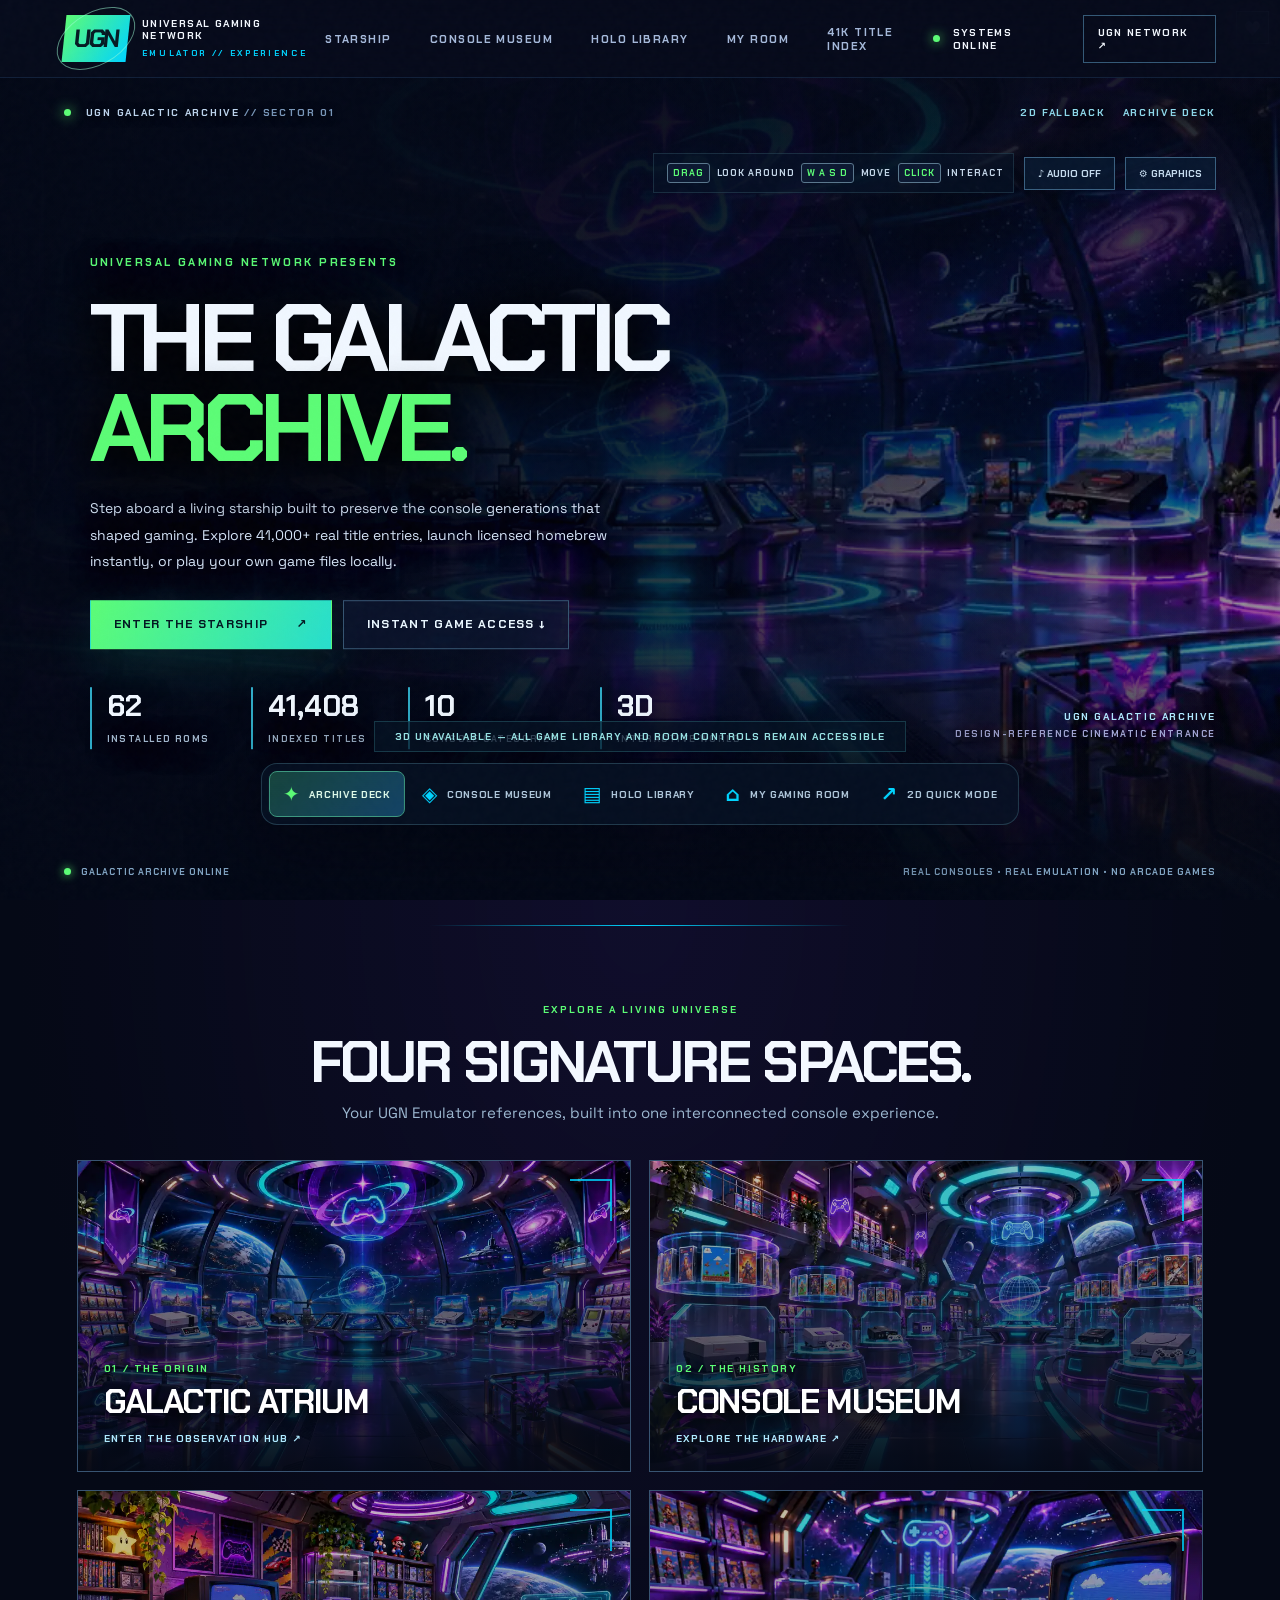
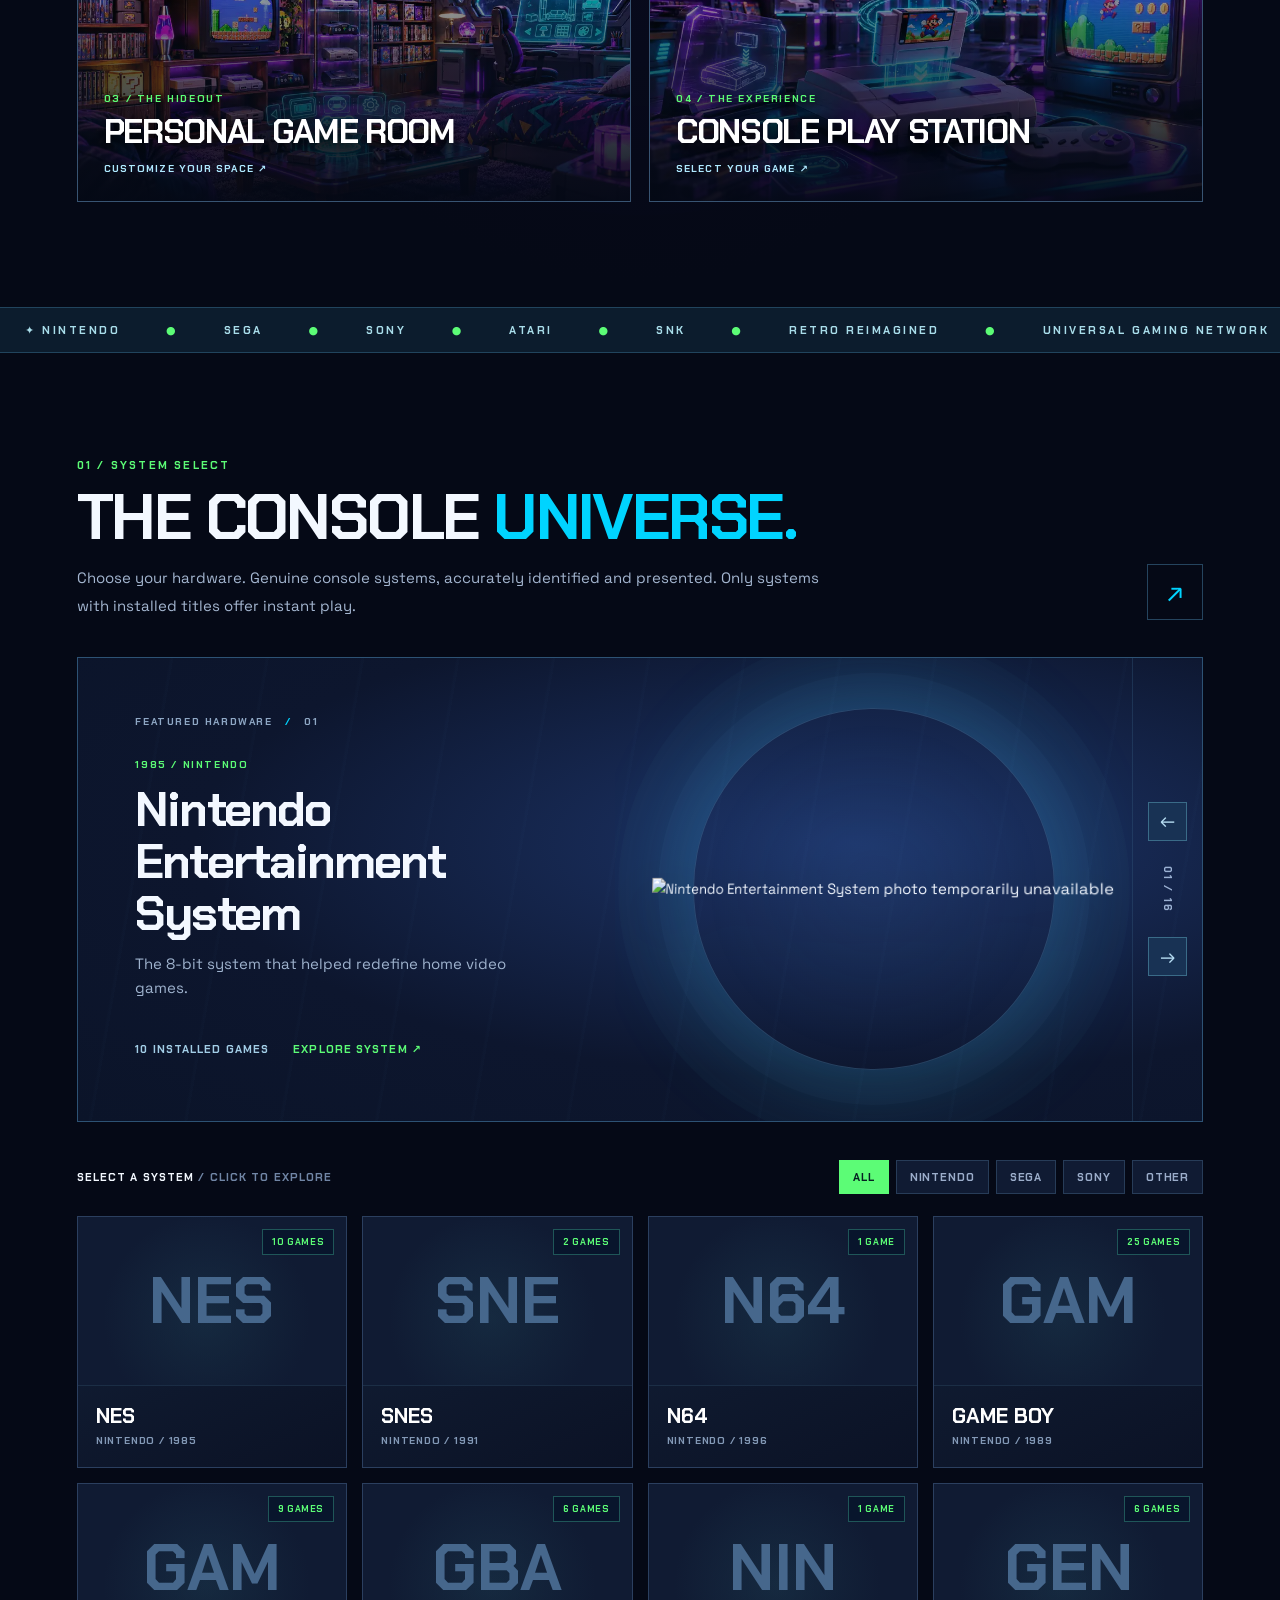
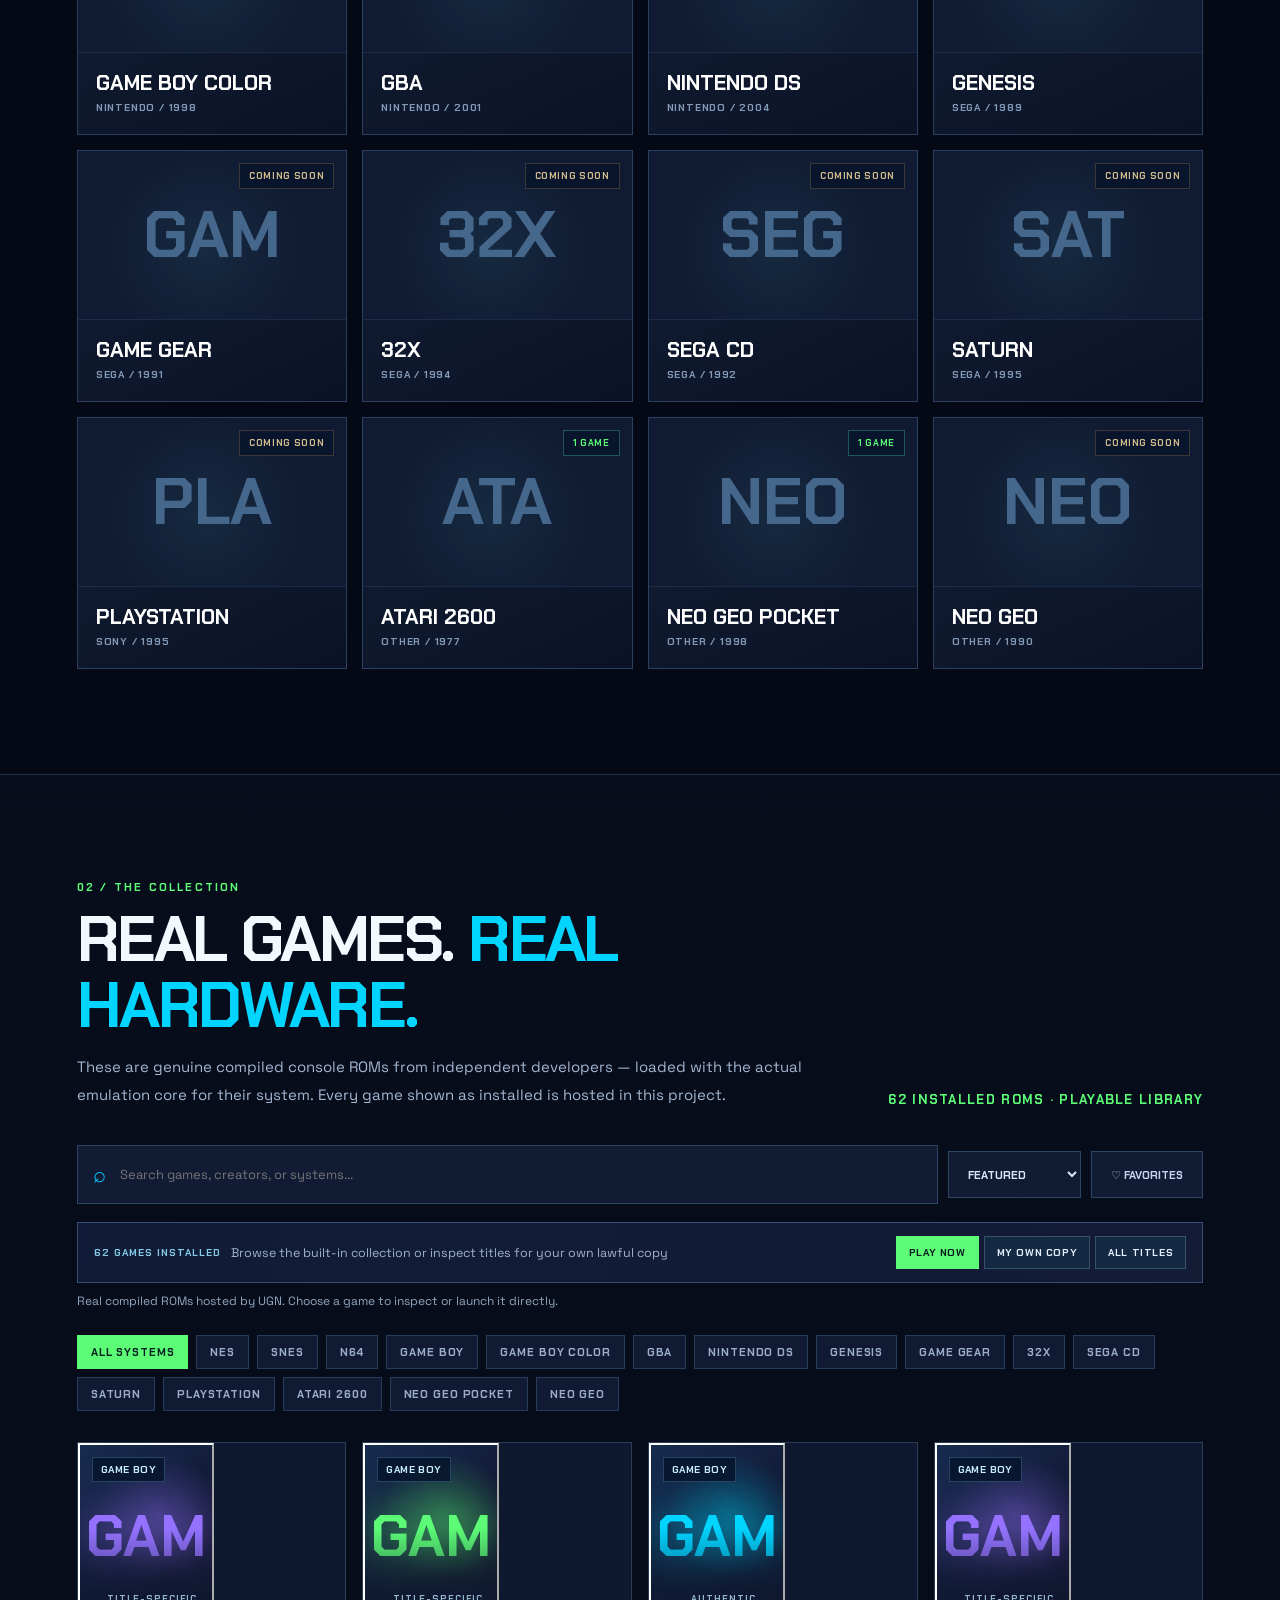
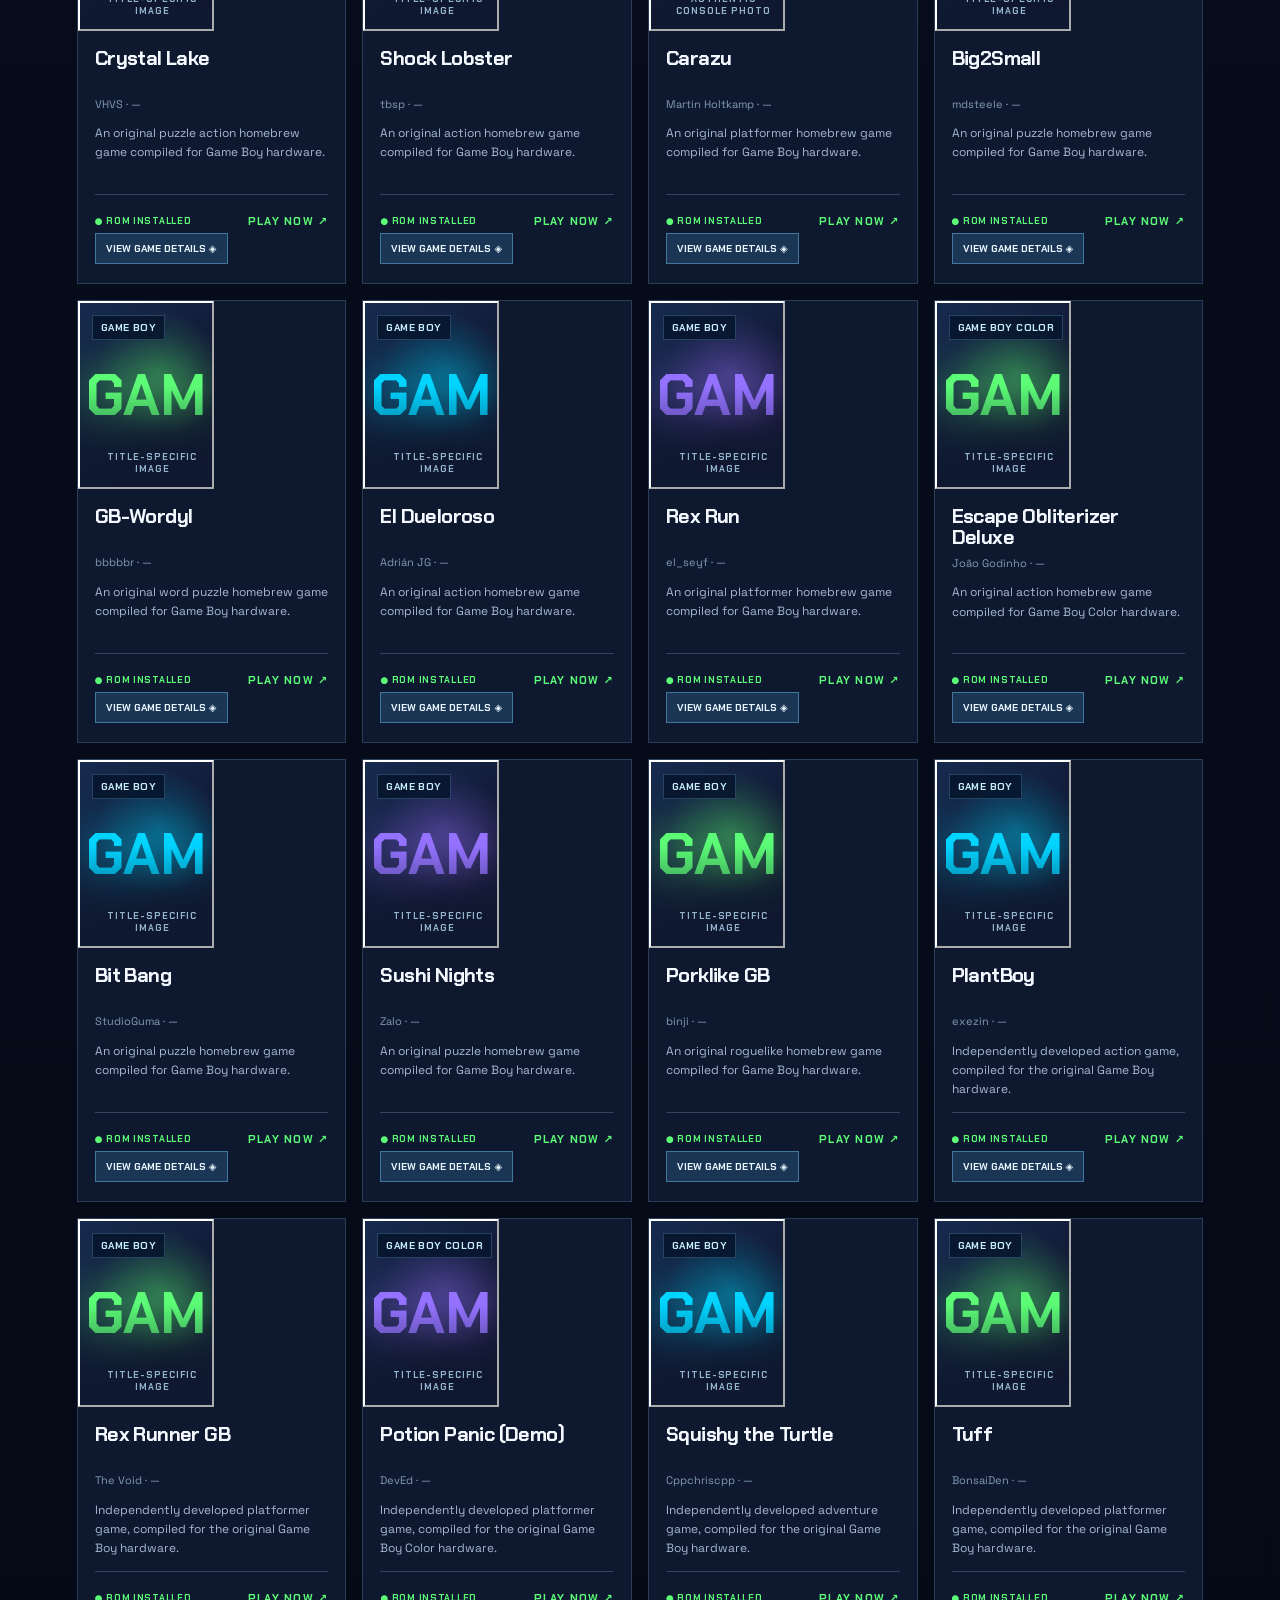
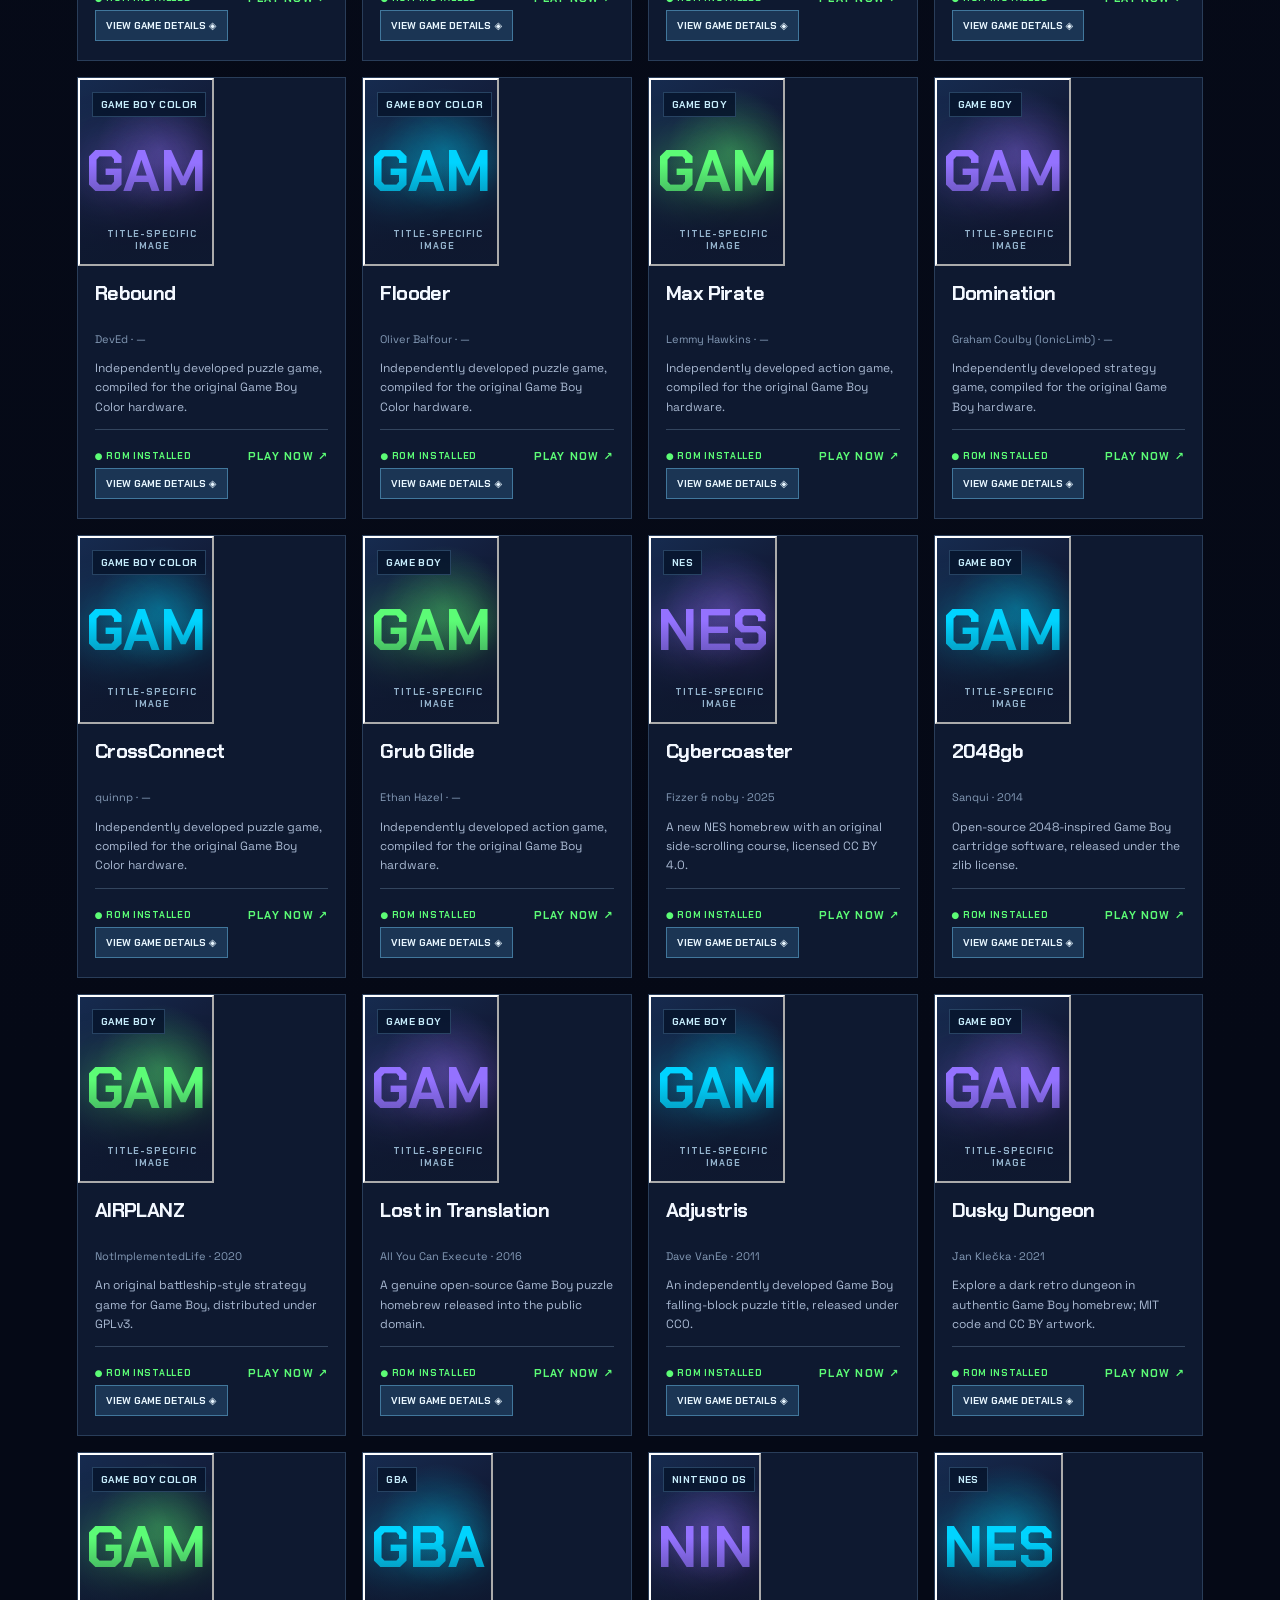
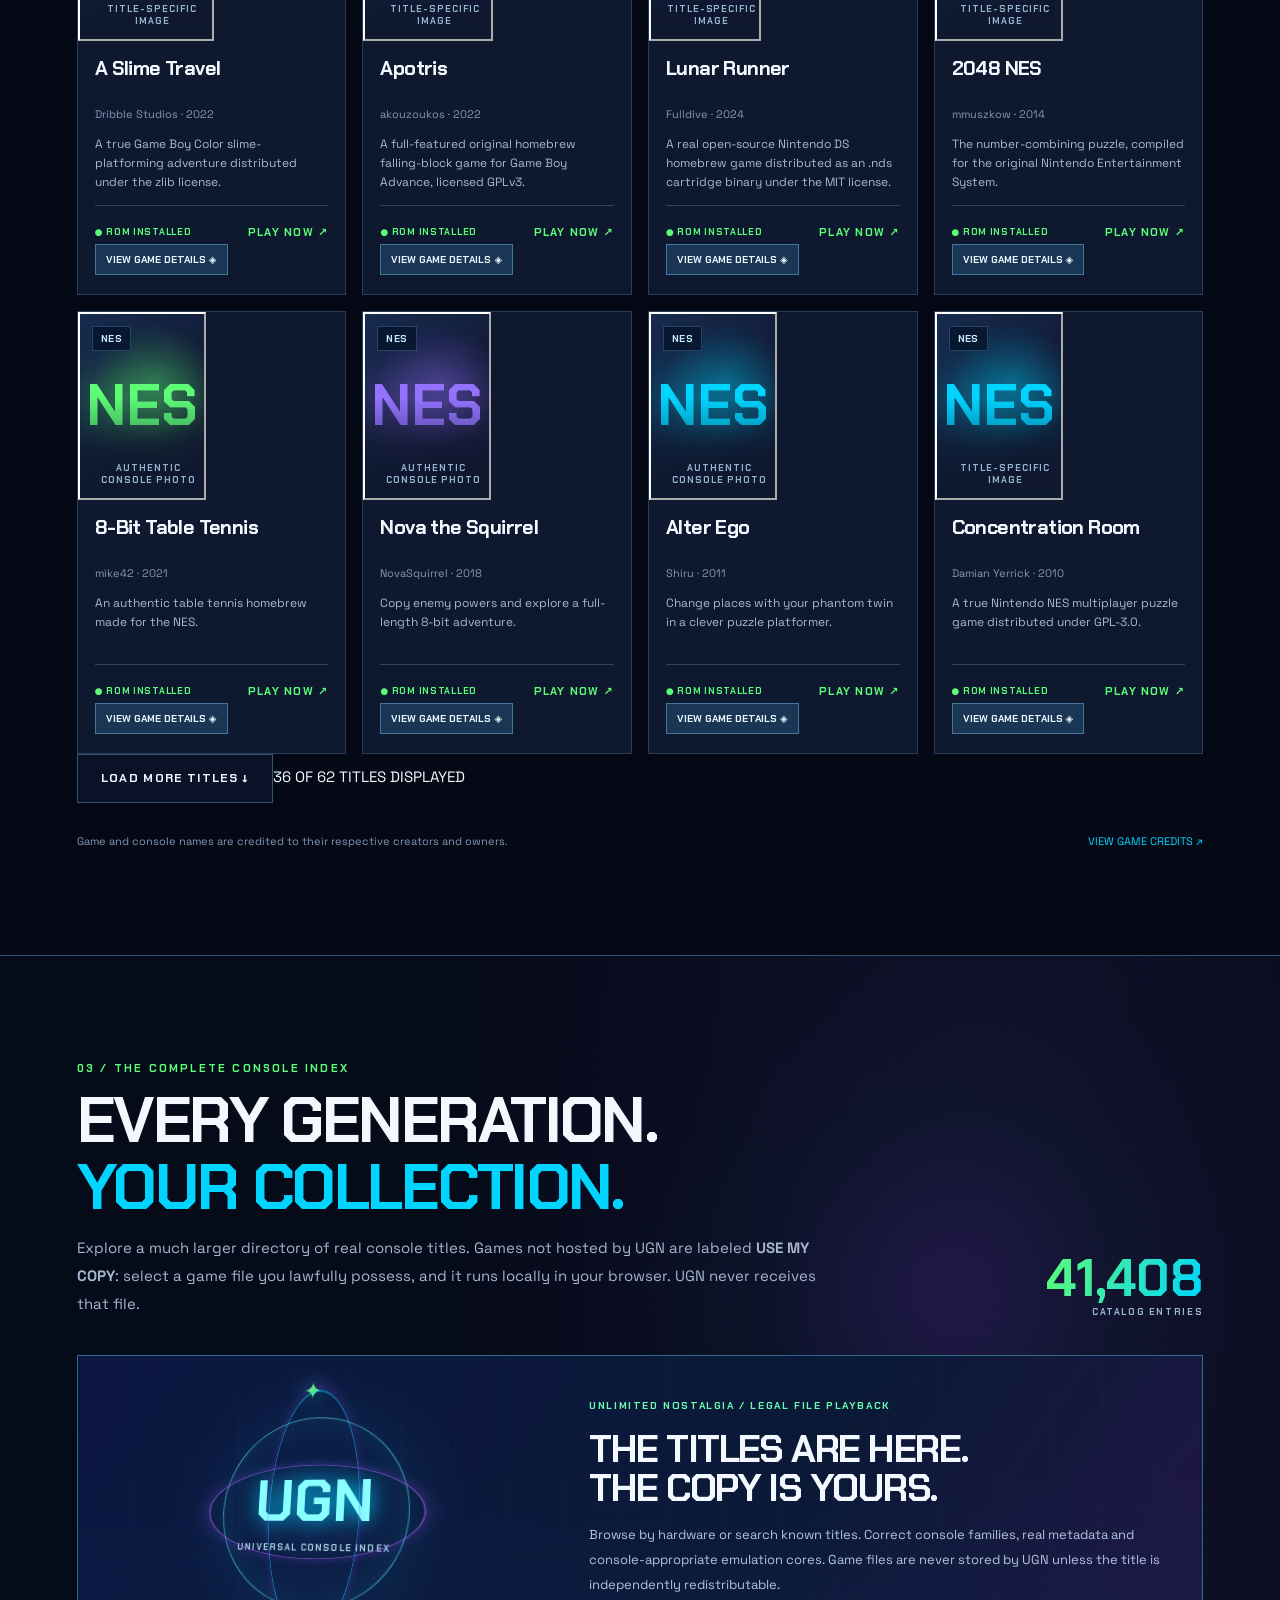
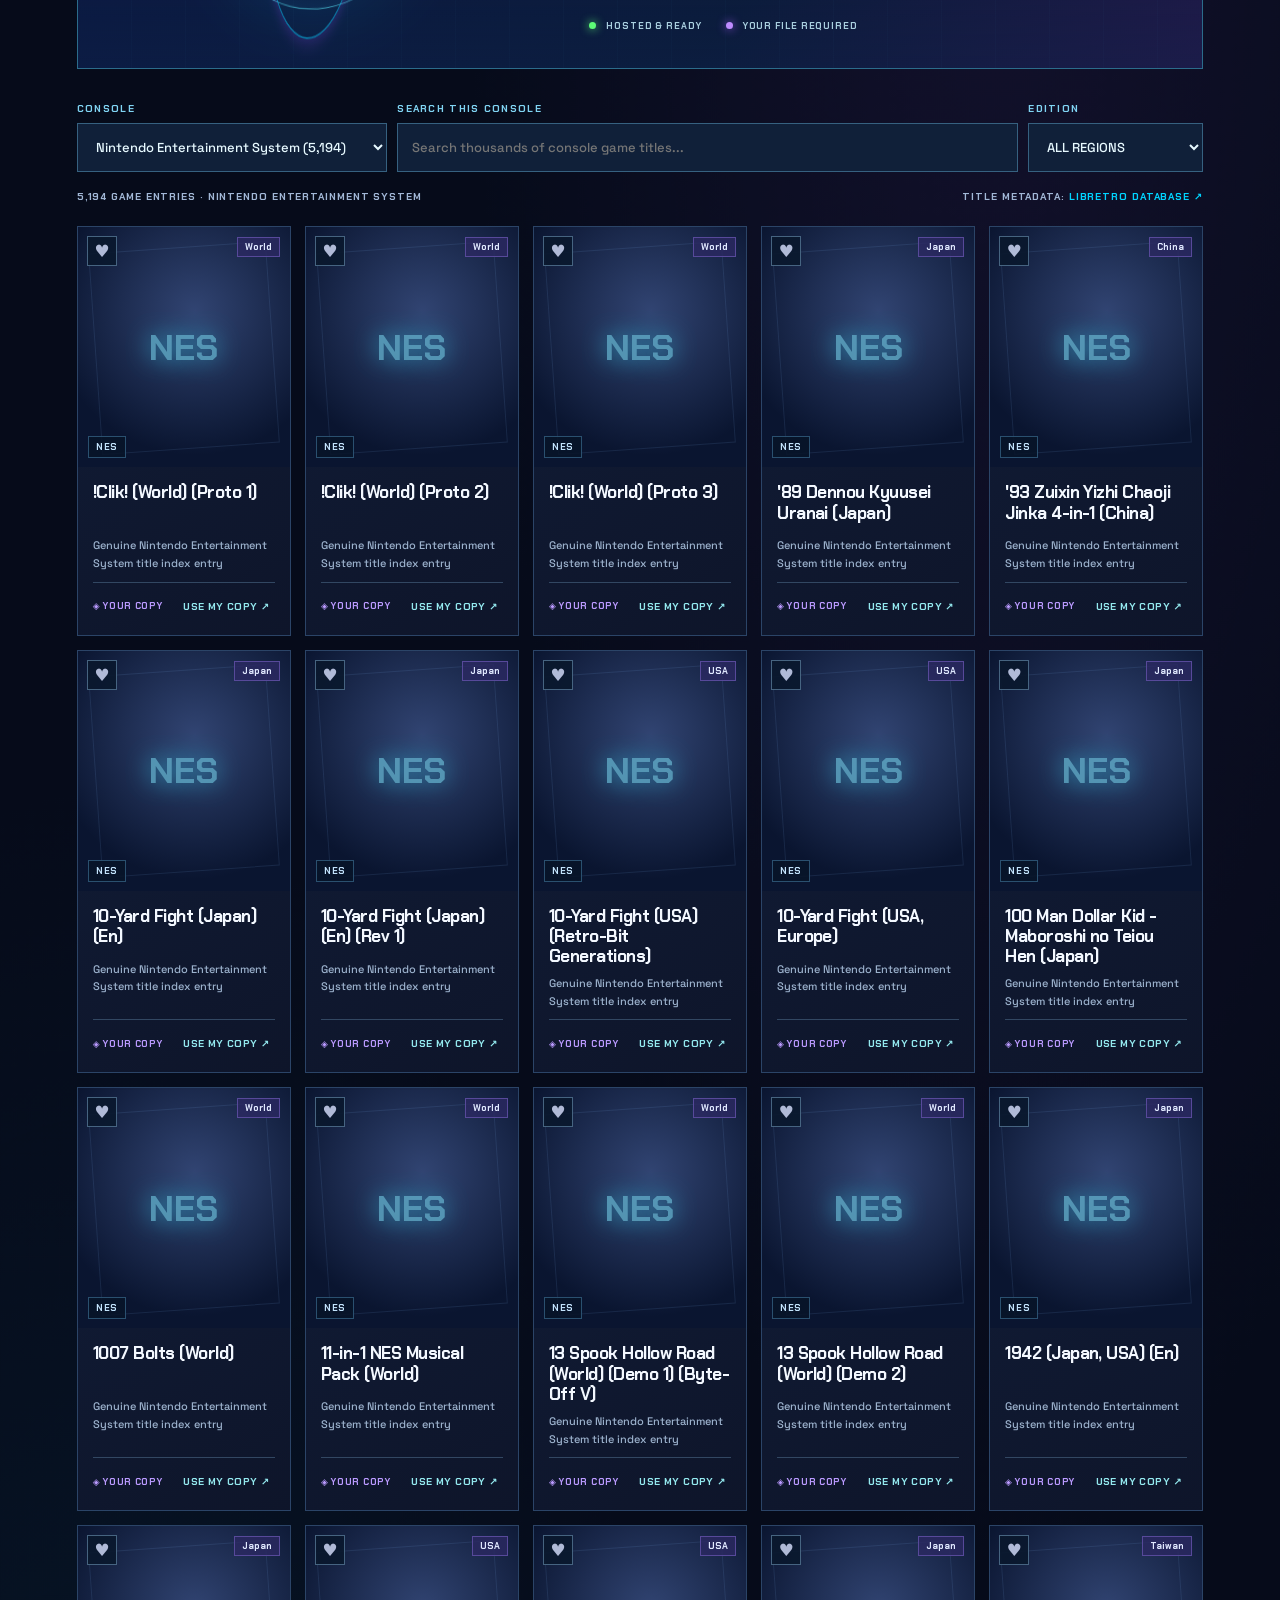
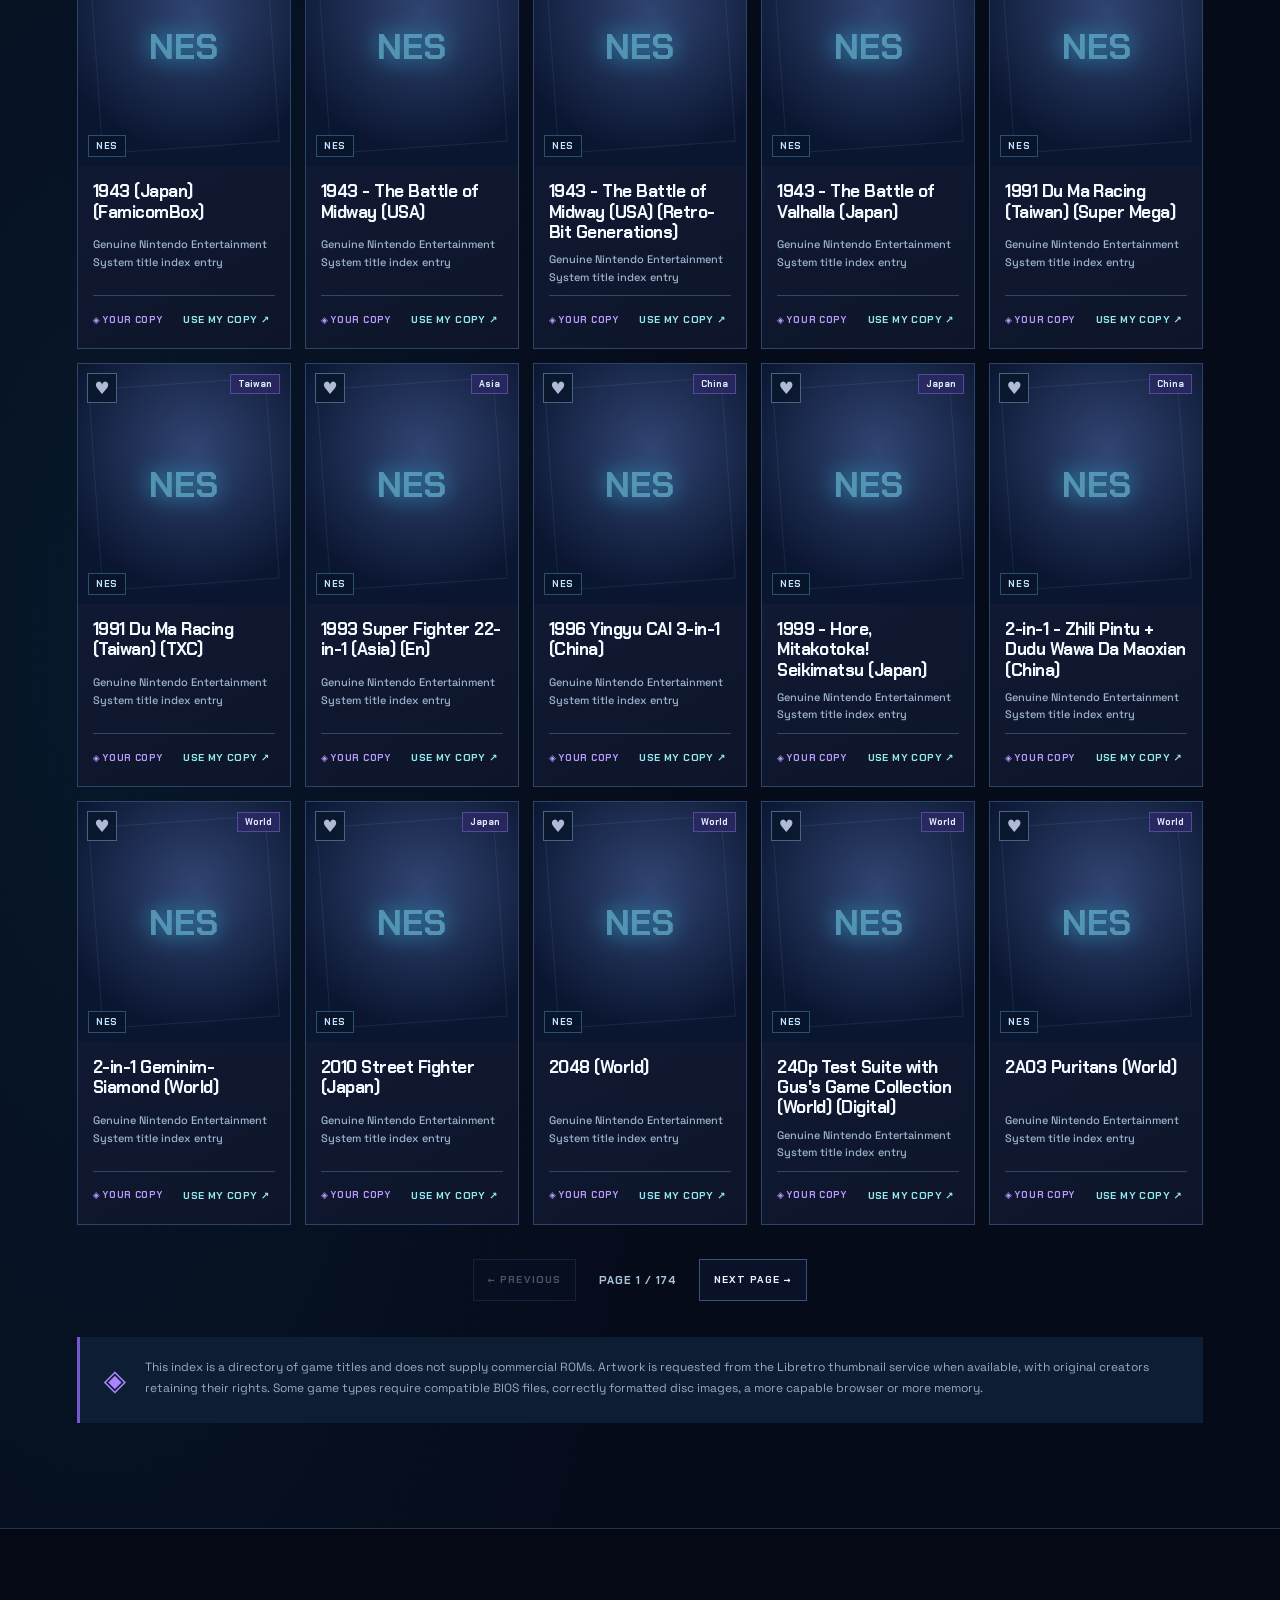
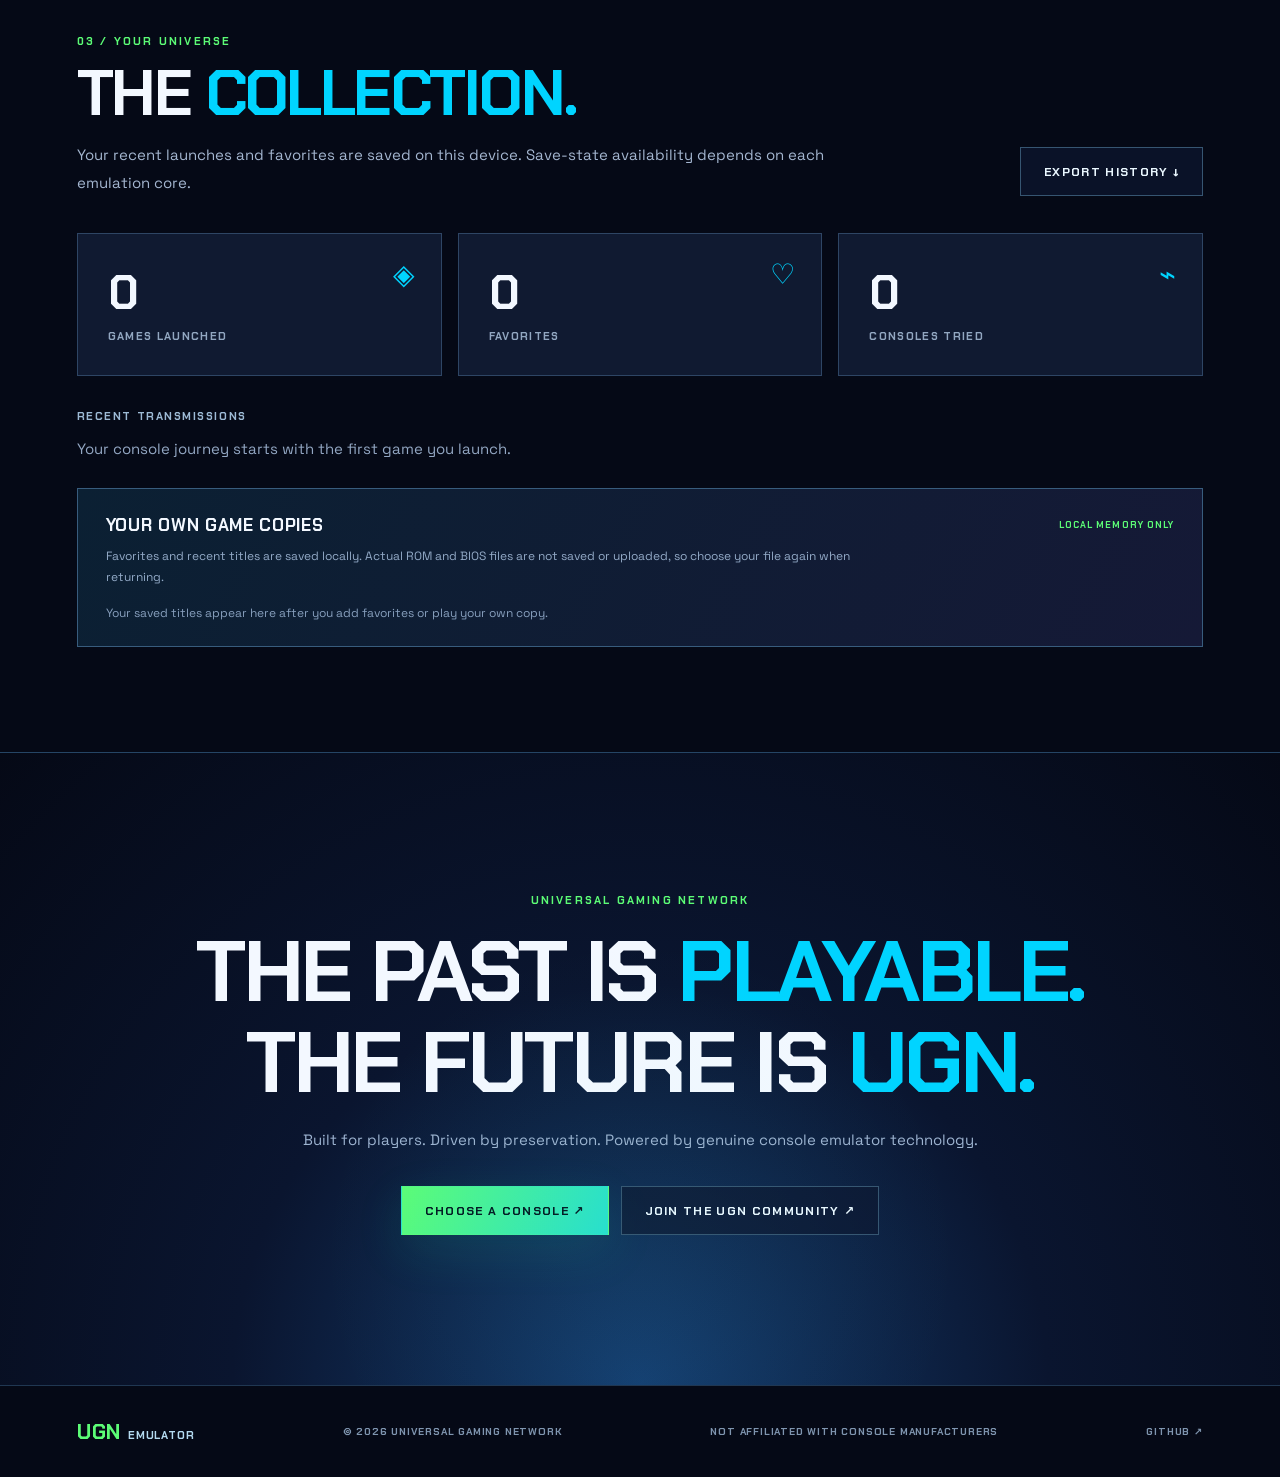
==== commit be64c92f: "Update UGN Emulator UI and documentation to reflect 62 real console ROMs" ====
--- a/index.html
+++ b/index.html
@@ -21,7 +21,7 @@
 <div class="world-prompt" id="world-prompt" role="status" aria-live="polite">WELCOME ABOARD • SELECT AN EXHIBIT OR DECK</div>
 <div class="world-caption"><div><i></i> GALACTIC ARCHIVE ONLINE</div><span>REAL CONSOLES • REAL EMULATION • NO ARCADE GAMES</span></div>
 <aside id="exhibit-panel" class="world-panel" hidden aria-label="Selected console details"><div class="panel-eyebrow">CONSOLE EXHIBIT <button id="close-exhibit" aria-label="Close exhibit">✕</button></div><div id="exhibit-preview" class="exhibit-preview"><img id="exhibit-photo" alt="Console exhibit photography"></div><div class="exhibit-headline"><span id="exhibit-maker">NINTENDO / 1985</span><h2 id="exhibit-title">Console</h2><p id="exhibit-about">Historical console exhibit</p></div><div class="panel-library-label">INSTALLED CONSOLE GAMES</div><div id="exhibit-game-list" class="exhibit-game-list"></div><button id="exhibit-view-library" class="primary-btn panel-wide">EXPLORE ALL TITLES FOR THIS CONSOLE ↗</button><button id="exhibit-open-own" class="secondary-btn panel-wide">USE A COPY I OWN ⤓</button></aside>
-<aside id="holo-shelf" class="world-panel holo-shelf-panel" hidden aria-label="Interactive holographic game collection"><div class="panel-eyebrow">HOLOGRAPHIC GAME ARCHIVE <button id="close-holo-shelf" aria-label="Close holographic library">✕</button></div><h2>THE <em>VAULT.</em></h2><p>Authentic compiled console games. Rotate the cases, inspect the title, and launch the real ROM.</p><label class="holo-search">⌕ <input id="holo-search-input" placeholder="Search the game universe..." aria-label="Search holographic game library"></label><div class="holo-shelf-viewport"><div class="holo-shelf-track" id="holo-shelf-track"></div></div><div class="holo-shelf-navigation"><button id="holo-prev" aria-label="Previous game">←</button><span id="holo-counter">01 / 40</span><button id="holo-next" aria-label="Next game">→</button></div><div class="holo-selected"><strong id="holo-selected-name">Choose a game</strong><span id="holo-selected-system">CONSOLE / YEAR</span><p id="holo-selected-desc"></p><button class="primary-btn panel-wide" id="holo-play">BOOT SELECTED ROM ↗</button><button class="secondary-btn panel-wide" id="holo-all-games">BROWSE 41,000+ CONSOLE TITLES ↗</button></div></aside>
+<aside id="holo-shelf" class="world-panel holo-shelf-panel" hidden aria-label="Interactive holographic game collection"><div class="panel-eyebrow">HOLOGRAPHIC GAME ARCHIVE <button id="close-holo-shelf" aria-label="Close holographic library">✕</button></div><h2>THE <em>VAULT.</em></h2><p>Authentic compiled console games. Rotate the cases, inspect the title, and launch the real ROM.</p><label class="holo-search">⌕ <input id="holo-search-input" placeholder="Search the game universe..." aria-label="Search holographic game library"></label><div class="holo-shelf-viewport"><div class="holo-shelf-track" id="holo-shelf-track"></div></div><div class="holo-shelf-navigation"><button id="holo-prev" aria-label="Previous game">←</button><span id="holo-counter">01 / 62</span><button id="holo-next" aria-label="Next game">→</button></div><div class="holo-selected"><strong id="holo-selected-name">Choose a game</strong><span id="holo-selected-system">CONSOLE / YEAR</span><p id="holo-selected-desc"></p><button class="primary-btn panel-wide" id="holo-play">BOOT SELECTED ROM ↗</button><button class="secondary-btn panel-wide" id="holo-all-games">BROWSE 41,000+ CONSOLE TITLES ↗</button></div></aside>
 <aside id="room-panel" class="world-panel room-panel" hidden aria-label="UGN personal gaming room editor">
   <div class="panel-eyebrow">UGN // PERSONAL QUARTERS <button id="close-room" aria-label="Close room editor">✕</button></div>
   <h2>THE <em>GAMING ROOM.</em></h2>
@@ -162,7 +162,7 @@
 <button class="location-card" data-space="shelves"><img src="./assets/console-play-station.webp" loading="lazy" alt="Retro console game cartridge and controller beside glowing CRT game screen"><span class="location-index">04 / THE EXPERIENCE</span><strong>CONSOLE PLAY STATION</strong><small>SELECT YOUR GAME ↗</small></button>
 </div></section><div class="marquee"><div class="marquee-track">✦ NINTENDO <span>●</span> SEGA <span>●</span> SONY <span>●</span> ATARI <span>●</span> SNK <span>●</span> RETRO REIMAGINED <span>●</span> UNIVERSAL GAMING NETWORK <span>●</span> NINTENDO <span>●</span> SEGA <span>●</span> SONY <span>●</span> ATARI <span>●</span> SNK <span>●</span> RETRO REIMAGINED <span>●</span> UNIVERSAL GAMING NETWORK <span>●</span></div></div>
 <section class="section" id="systems"><div class="section-top"><div><div class="section-eyebrow">01 / SYSTEM SELECT</div><h2>THE CONSOLE <em>UNIVERSE.</em></h2><p>Choose your hardware. Genuine console systems, accurately identified and presented. Only systems with installed titles offer instant play.</p></div><div class="section-arrow">↗</div></div><div class="system-feature"><div class="feature-info"><div class="feature-breadcrumb">FEATURED HARDWARE <span> / </span> <b id="feature-index">01</b></div><div class="feature-meta" id="feature-era">1985 — NORTH AMERICA</div><h3 id="feature-title">Nintendo Entertainment System</h3><p id="feature-description">The console that changed the industry.</p><div class="feature-footer"><span id="feature-count">CHECKING LIBRARY</span><button class="text-action" id="feature-explore">EXPLORE SYSTEM ↗</button></div></div><div class="feature-image-wrap" id="feature-image-wrap"><div class="feature-halo"></div><img id="feature-image" src="https://commons.wikimedia.org/wiki/Special:FilePath/NES-Console-Set.jpg?width=960" alt="Authentic Nintendo Entertainment System hardware" loading="lazy"></div><div class="feature-rail"><button id="feature-prev" aria-label="Previous console">←</button><span id="feature-position">01 / 16</span><button id="feature-next" aria-label="Next console">→</button></div></div><div class="system-toolbar"><span>SELECT A SYSTEM <span class="muted">/ CLICK TO EXPLORE</span></span><div class="system-filter"><button class="sys-filter active" data-maker="all">ALL</button><button class="sys-filter" data-maker="Nintendo">NINTENDO</button><button class="sys-filter" data-maker="Sega">SEGA</button><button class="sys-filter" data-maker="Sony">SONY</button><button class="sys-filter" data-maker="Other">OTHER</button></div></div><div class="system-grid" id="system-grid"></div></section>
-<section class="section library-section" id="library"><div class="section-top"><div><div class="section-eyebrow">02 / THE COLLECTION</div><h2>REAL GAMES. <em>REAL HARDWARE.</em></h2><p>These are genuine compiled console ROMs from independent developers — loaded with the actual emulation core for their system. Every game shown as installed is hosted in this project.</p></div><div class="library-count" id="library-count">VERIFYING LIBRARY…</div></div><div class="library-tools"><label class="search"><span>⌕</span><input id="game-search" type="search" placeholder="Search games, creators, or systems..." autocomplete="off" aria-label="Search games"></label><select id="game-sort" aria-label="Sort games"><option value="featured">FEATURED</option><option value="az">TITLE A — Z</option><option value="year">RELEASE YEAR</option><option value="system">CONSOLE</option></select><button class="filter-favorites" id="show-favorites" aria-pressed="false">♡ FAVORITES</button></div><div class="personal-filter" id="catalog-mode-select"><div><span class="catalog-status" id="catalog-status">40 LICENSED TITLES ONLINE</span><small>Browse the built-in collection or inspect titles for your own lawful copy</small></div><div class="personal-buttons" role="group" aria-label="Library title availability"><button class="active" id="view-hosted" aria-pressed="true">PLAY NOW</button><button id="view-personal" aria-pressed="false">MY OWN COPY</button><button id="view-everything" aria-pressed="false">ALL TITLES</button></div></div><p class="catalog-notice" id="catalog-notice">Real compiled ROMs hosted by UGN. Choose a game to inspect or launch it directly.</p><div class="platform-pills" id="platform-pills"></div><div id="game-grid" class="game-grid" aria-live="polite"></div><div class="load-more-row"><button id="load-more-games" class="secondary-btn" hidden>LOAD MORE TITLES ↓</button><span id="catalog-page-meta"></span></div><div id="empty-state" class="empty-state" hidden><span>◎</span><h3>NO SIGNAL IN THIS SECTOR</h3><p>Try another console or search term. Only installed, redistributable games appear in the playable library.</p><button id="reset-filters" class="secondary-btn">RESET FILTERS</button></div><div class="library-footer"><span>Game and console names are credited to their respective creators and owners.</span><a href="https://github.com/Universal-Gaming/UGN-Emulator/blob/main/CREDITS.md" target="_blank" rel="noopener noreferrer">VIEW GAME CREDITS ↗</a></div></section>
+<section class="section library-section" id="library"><div class="section-top"><div><div class="section-eyebrow">02 / THE COLLECTION</div><h2>REAL GAMES. <em>REAL HARDWARE.</em></h2><p>These are genuine compiled console ROMs from independent developers — loaded with the actual emulation core for their system. Every game shown as installed is hosted in this project.</p></div><div class="library-count" id="library-count">VERIFYING LIBRARY…</div></div><div class="library-tools"><label class="search"><span>⌕</span><input id="game-search" type="search" placeholder="Search games, creators, or systems..." autocomplete="off" aria-label="Search games"></label><select id="game-sort" aria-label="Sort games"><option value="featured">FEATURED</option><option value="az">TITLE A — Z</option><option value="year">RELEASE YEAR</option><option value="system">CONSOLE</option></select><button class="filter-favorites" id="show-favorites" aria-pressed="false">♡ FAVORITES</button></div><div class="personal-filter" id="catalog-mode-select"><div><span class="catalog-status" id="catalog-status">62 LICENSED TITLES ONLINE</span><small>Browse the built-in collection or inspect titles for your own lawful copy</small></div><div class="personal-buttons" role="group" aria-label="Library title availability"><button class="active" id="view-hosted" aria-pressed="true">PLAY NOW</button><button id="view-personal" aria-pressed="false">MY OWN COPY</button><button id="view-everything" aria-pressed="false">ALL TITLES</button></div></div><p class="catalog-notice" id="catalog-notice">Real compiled ROMs hosted by UGN. Choose a game to inspect or launch it directly.</p><div class="platform-pills" id="platform-pills"></div><div id="game-grid" class="game-grid" aria-live="polite"></div><div class="load-more-row"><button id="load-more-games" class="secondary-btn" hidden>LOAD MORE TITLES ↓</button><span id="catalog-page-meta"></span></div><div id="empty-state" class="empty-state" hidden><span>◎</span><h3>NO SIGNAL IN THIS SECTOR</h3><p>Try another console or search term. Only installed, redistributable games appear in the playable library.</p><button id="reset-filters" class="secondary-btn">RESET FILTERS</button></div><div class="library-footer"><span>Game and console names are credited to their respective creators and owners.</span><a href="https://github.com/Universal-Gaming/UGN-Emulator/blob/main/CREDITS.md" target="_blank" rel="noopener noreferrer">VIEW GAME CREDITS ↗</a></div></section>
 <section class="section full-index-section" id="all-games" aria-label="Complete retro console game catalog">
   <div class="index-halo" aria-hidden="true"></div>
   <div class="section-top"><div><div class="section-eyebrow">03 / THE COMPLETE CONSOLE INDEX</div><h2>EVERY GENERATION.<br><em>YOUR COLLECTION.</em></h2><p>Explore a much larger directory of real console titles. Games not hosted by UGN are labeled <strong>USE MY COPY</strong>: select a game file you lawfully possess, and it runs locally in your browser. UGN never receives that file.</p></div><div class="index-count"><strong id="full-index-total">SYNCING</strong><span>CATALOG ENTRIES</span></div></div>
